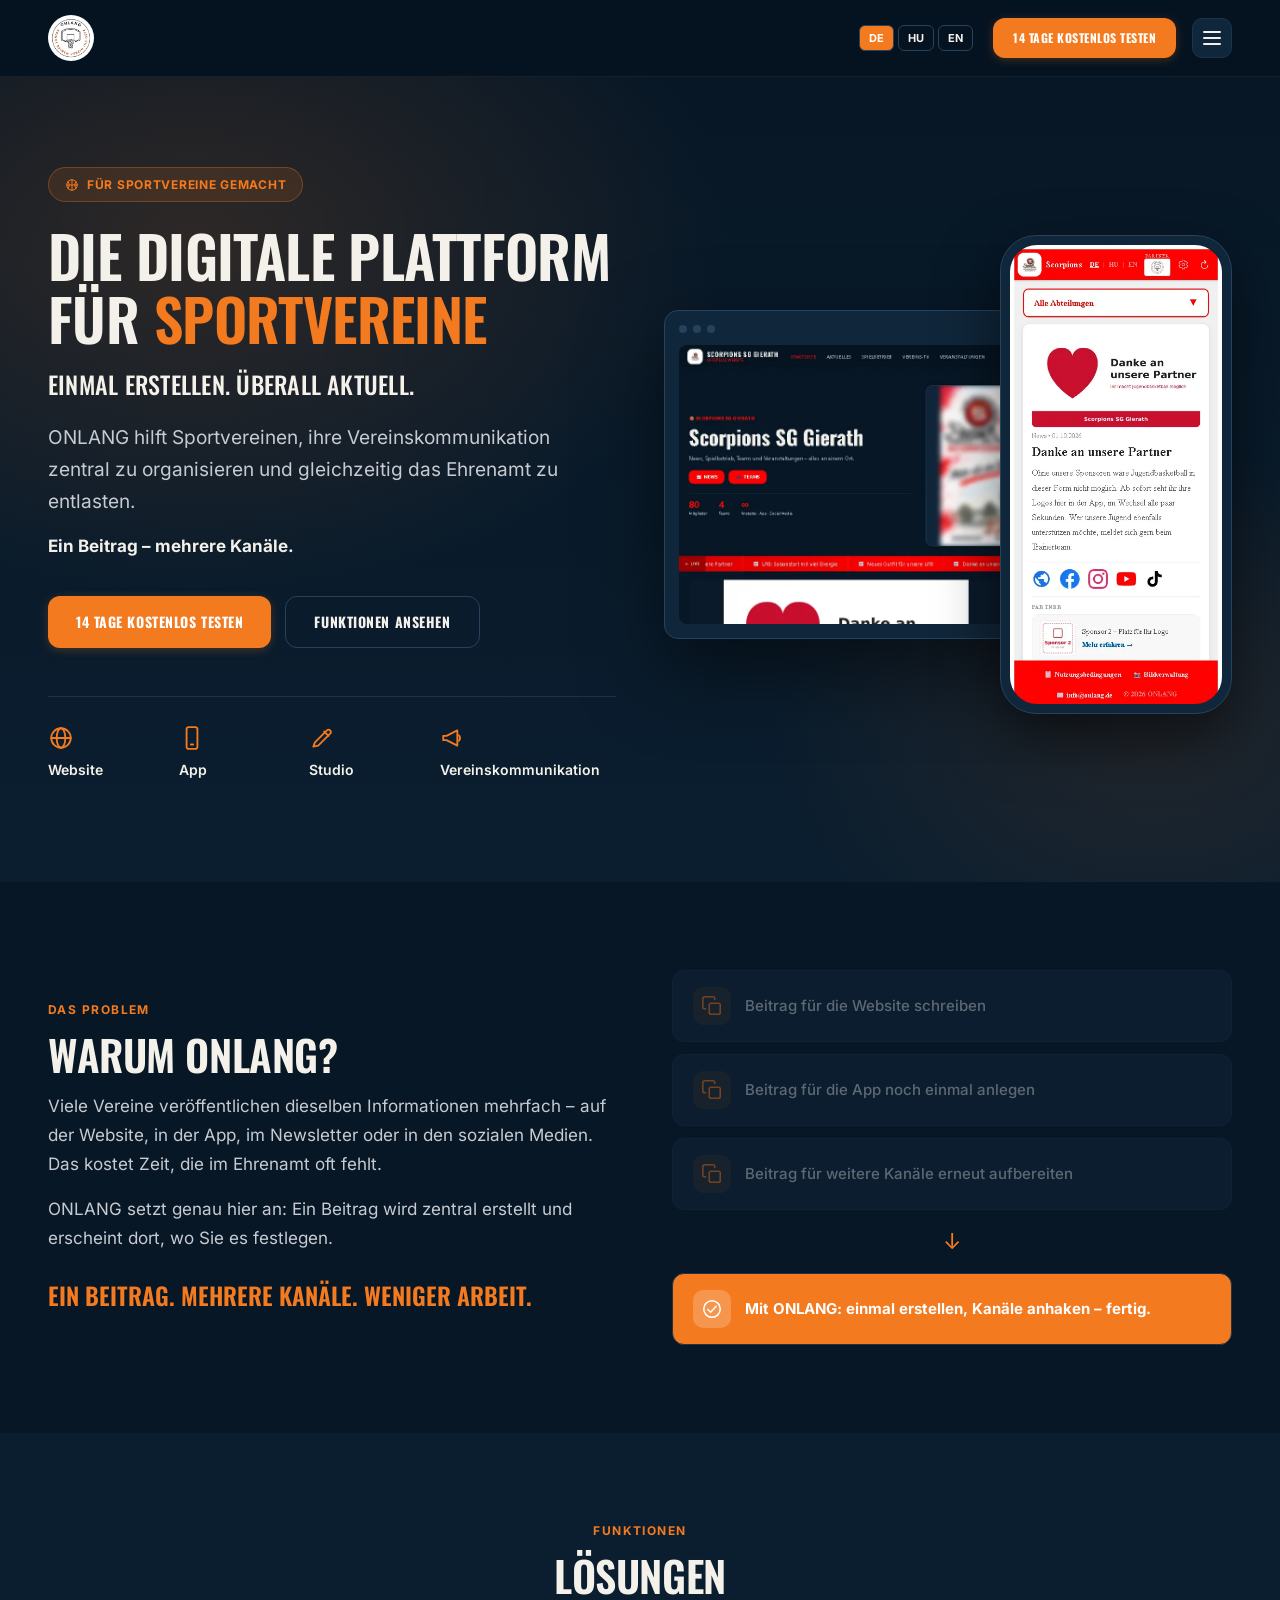
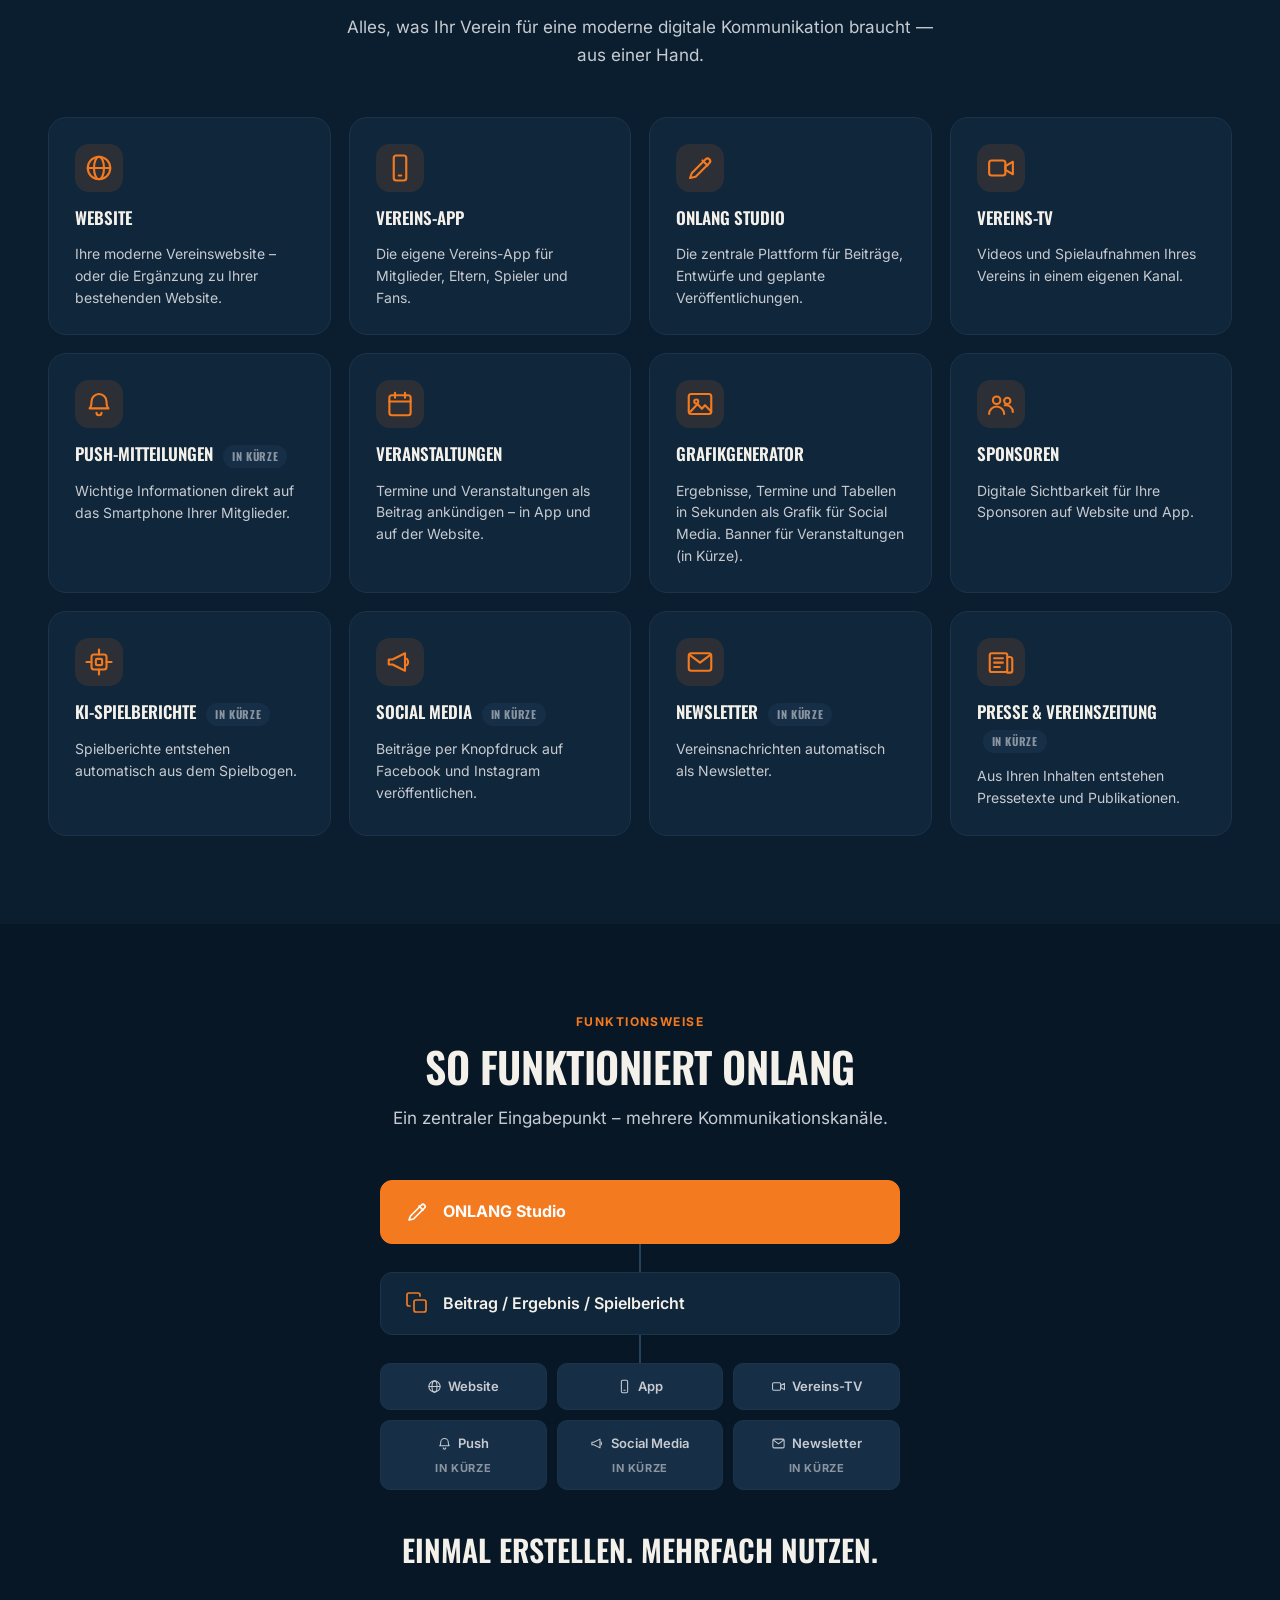
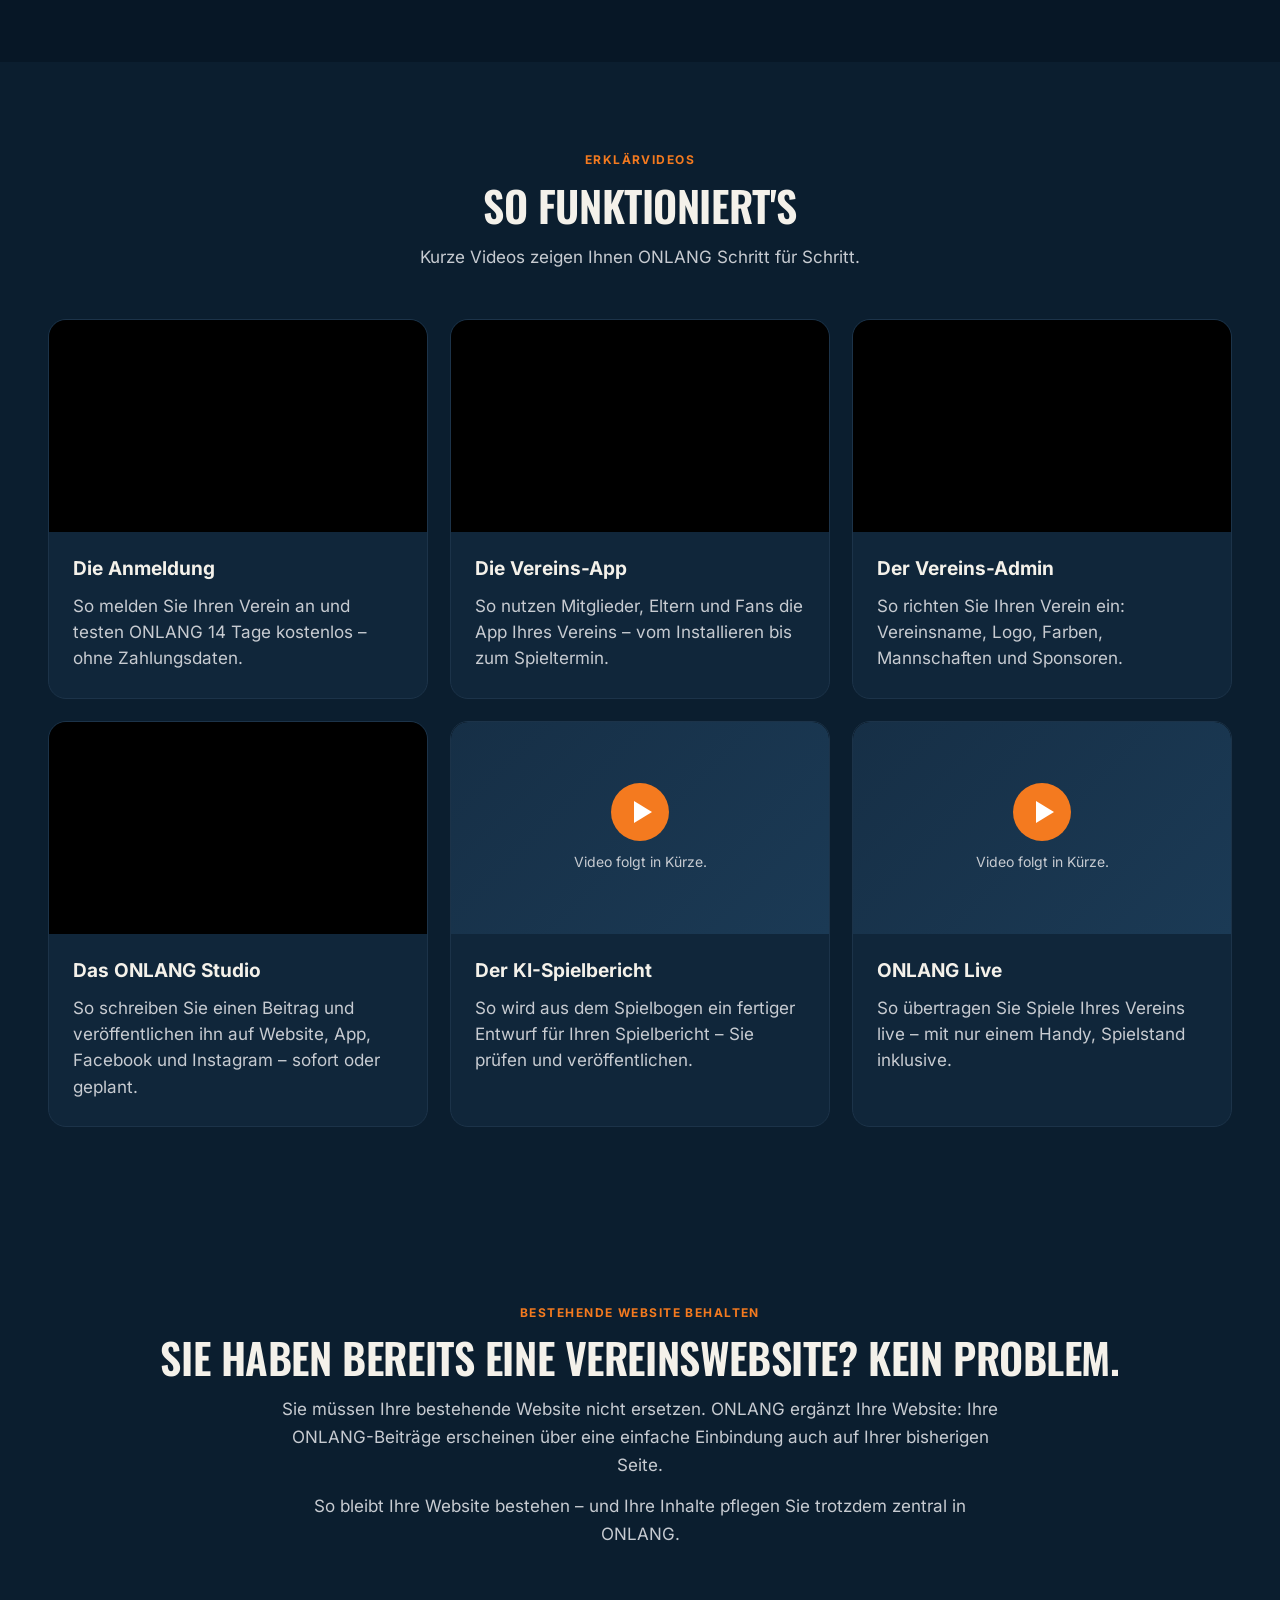
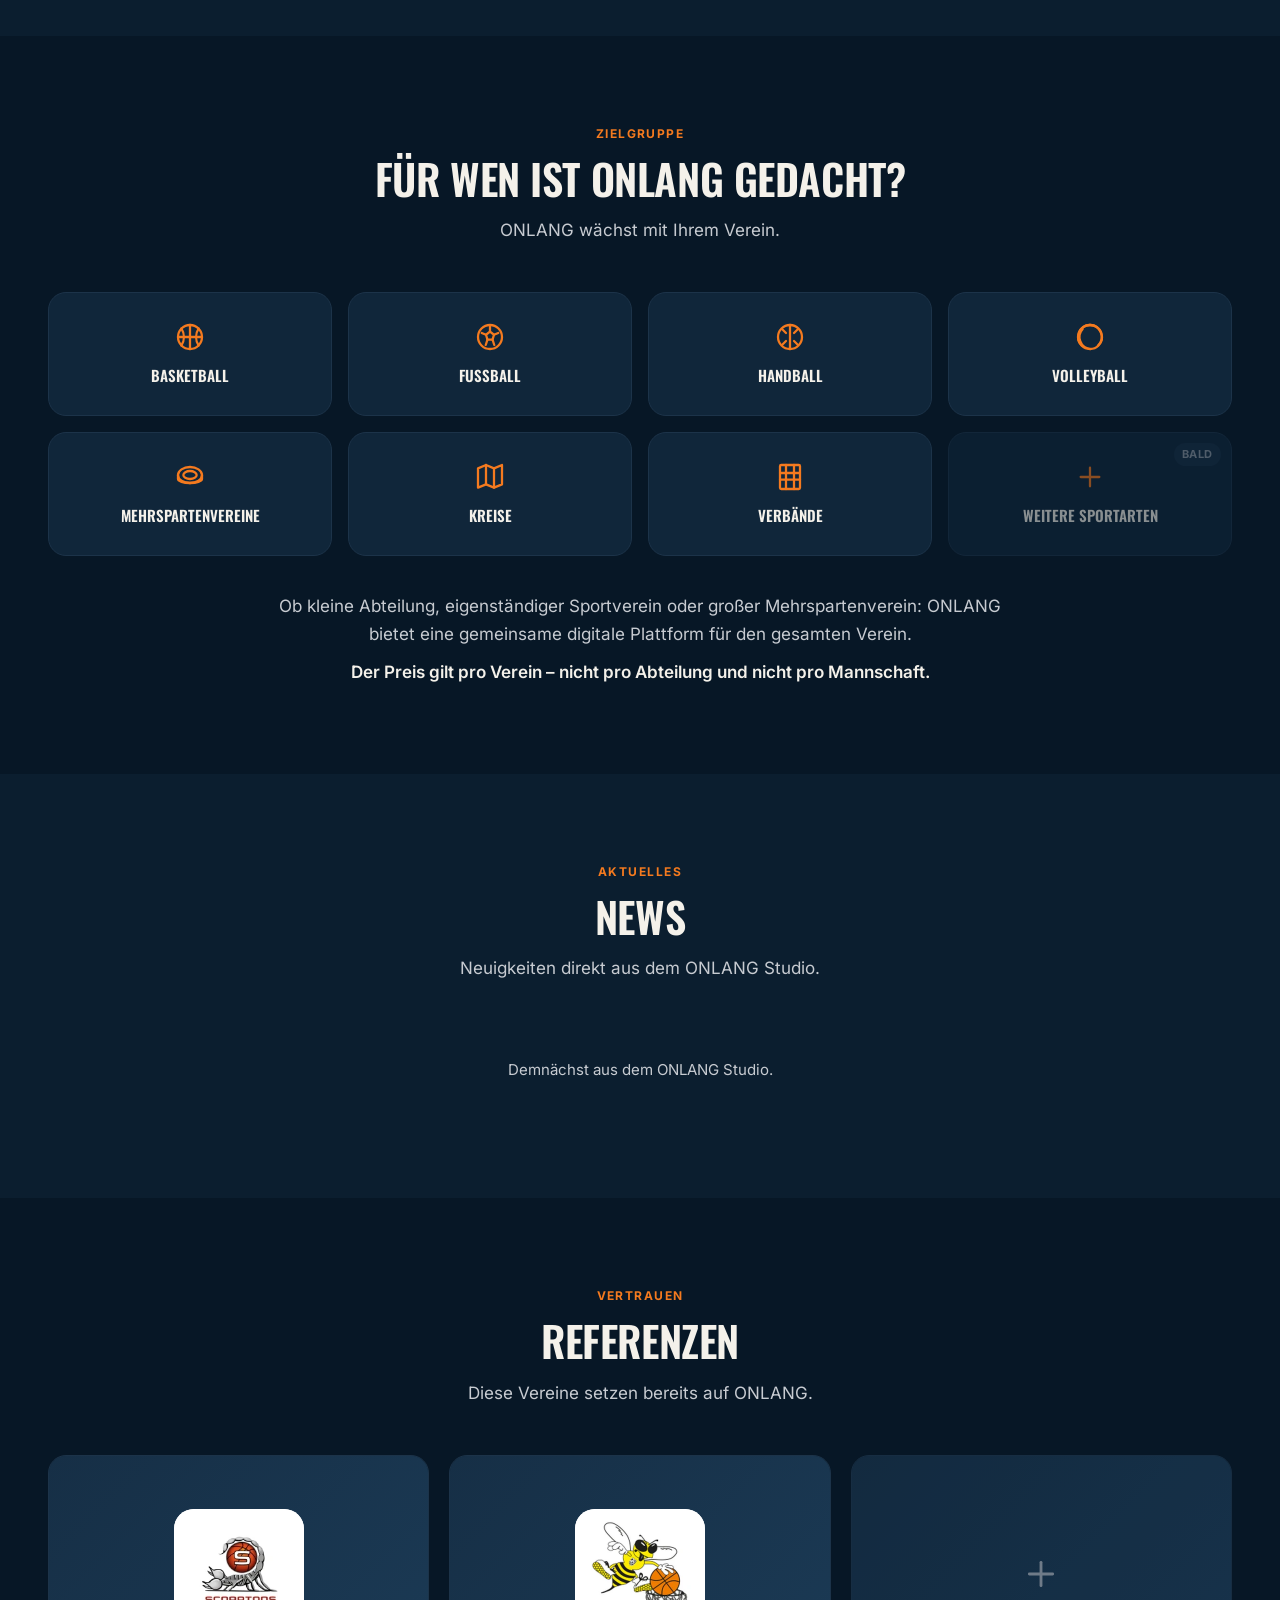
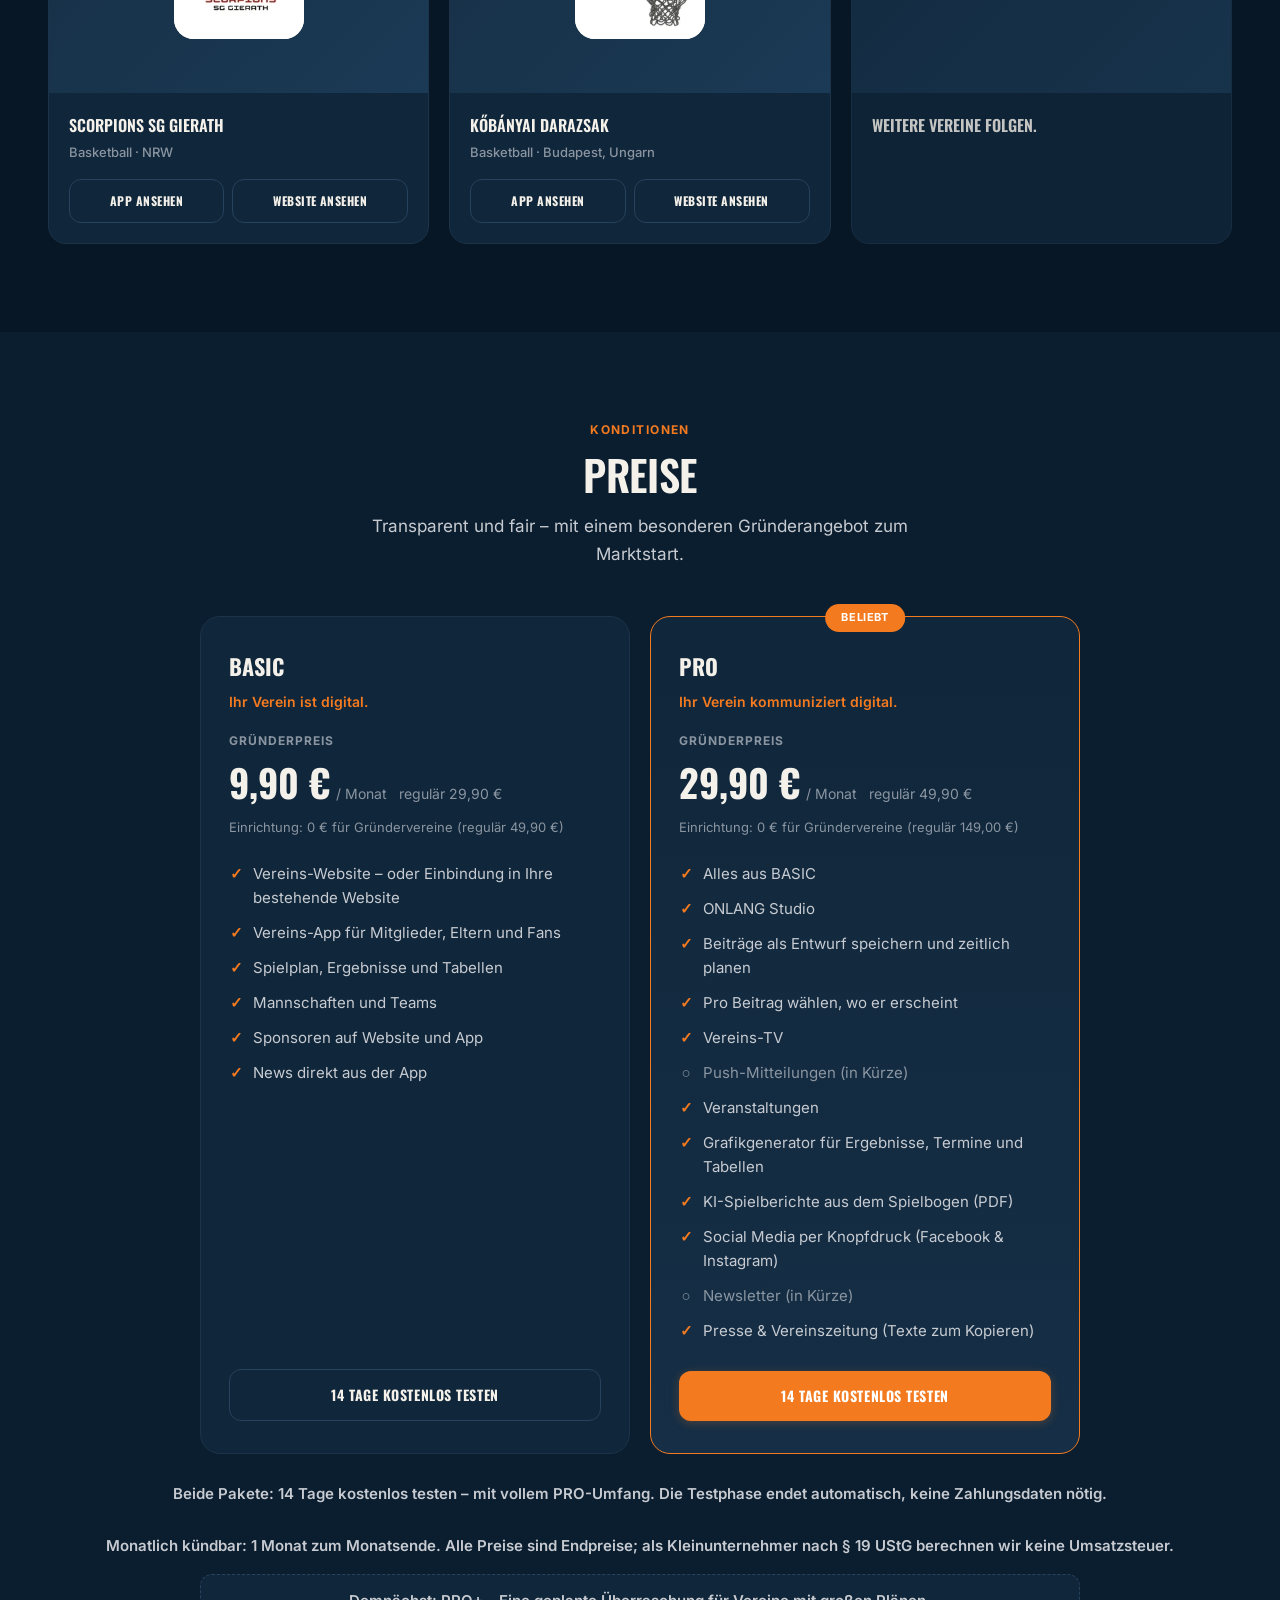
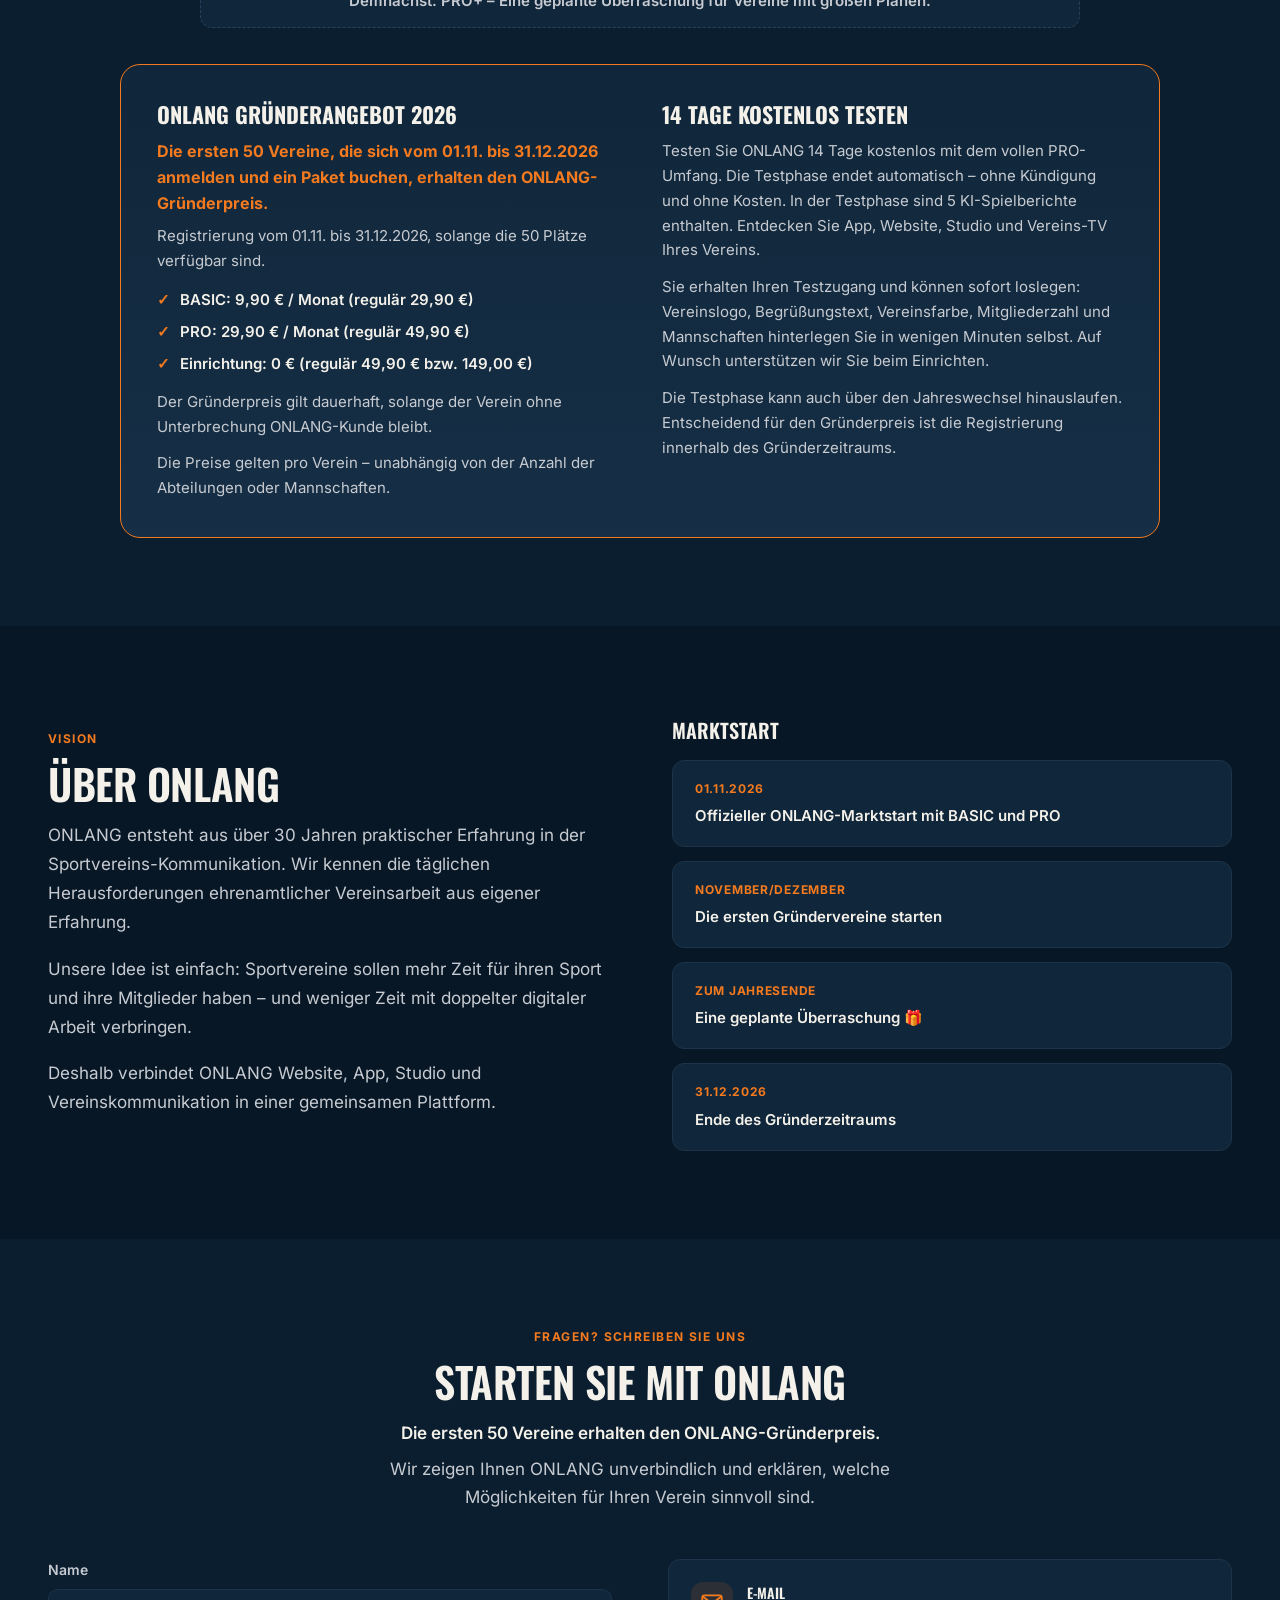
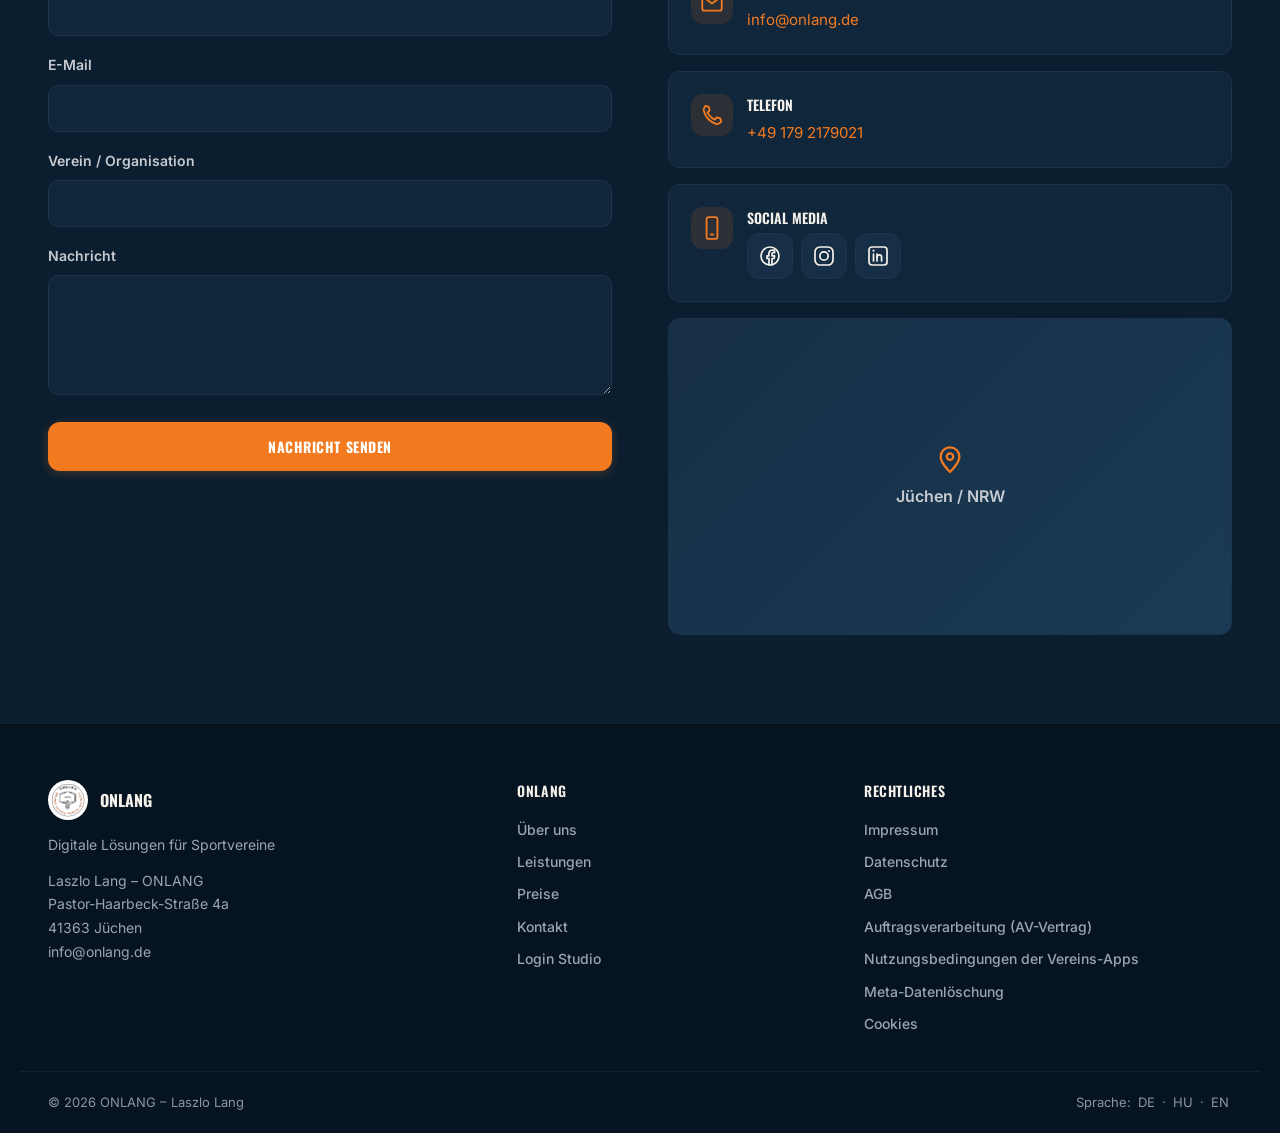
==== index.html @ b885d5b0 "So funktioniert's: vier YouTube-Videos eingebettet, Anmeldung als erste Karte, Karten KI-Spielberich" ====
<!DOCTYPE html>
<html lang="de">
<head>
<meta charset="UTF-8">
<meta name="viewport" content="width=device-width, initial-scale=1.0">
<title>ONLANG – Die digitale Plattform für Sportvereine</title>
<meta name="description" content="ONLANG – Die digitale Plattform für Sportvereine. Website. App. Studio. Vereinskommunikation. Einmal erstellen. Überall aktuell.">
<style>
/* Schriften Oswald und Inter liegen im Ordner fonts/ (Open Font License).
   Es wird nichts von Google geladen. latin-ext enthält u. a. die
   ungarischen Zeichen ő und ű. */
@font-face{font-family:'Inter';font-style:normal;font-weight:400 700;font-display:swap;src:url('fonts/inter-latin-ext.woff2') format('woff2');unicode-range:U+0100-02BA,U+02BD-02C5,U+02C7-02CC,U+02CE-02D7,U+02DD-02FF,U+0304,U+0308,U+0329,U+1D00-1DBF,U+1E00-1E9F,U+1EF2-1EFF,U+2020,U+20A0-20AB,U+20AD-20C4,U+2113,U+2C60-2C7F,U+A720-A7FF;}
@font-face{font-family:'Inter';font-style:normal;font-weight:400 700;font-display:swap;src:url('fonts/inter-latin.woff2') format('woff2');unicode-range:U+0000-00FF,U+0131,U+0152-0153,U+02BB-02BC,U+02C6,U+02DA,U+02DC,U+0304,U+0308,U+0329,U+2000-206F,U+20AC,U+2122,U+2191,U+2193,U+2212,U+2215,U+FEFF,U+FFFD;}
@font-face{font-family:'Oswald';font-style:normal;font-weight:400 700;font-display:swap;src:url('fonts/oswald-latin-ext.woff2') format('woff2');unicode-range:U+0100-02BA,U+02BD-02C5,U+02C7-02CC,U+02CE-02D7,U+02DD-02FF,U+0304,U+0308,U+0329,U+1D00-1DBF,U+1E00-1E9F,U+1EF2-1EFF,U+2020,U+20A0-20AB,U+20AD-20C4,U+2113,U+2C60-2C7F,U+A720-A7FF;}
@font-face{font-family:'Oswald';font-style:normal;font-weight:400 700;font-display:swap;src:url('fonts/oswald-latin.woff2') format('woff2');unicode-range:U+0000-00FF,U+0131,U+0152-0153,U+02BB-02BC,U+02C6,U+02DA,U+02DC,U+0304,U+0308,U+0329,U+2000-206F,U+20AC,U+2122,U+2191,U+2193,U+2212,U+2215,U+FEFF,U+FFFD;}

/* ═══════════════════════════════════════════════════════
   ROOT VARIABLEN – Navy Theme (identisch zu app.onlang.de)
   ═══════════════════════════════════════════════════════ */
:root{
  --bg:#071726;
  --bg-soft:#0B1E2F;
  --card:#10263A;
  --card-2:#162F46;
  --card-3:#1B3A55;
  --border:#1C3349;
  --border-2:#26425C;
  --text:#F4F1EA;
  --muted:#C7CBD1;
  --faint:#8A95A1;
  --primary:#F47A1F;
  --primary-dark:#D95F0B;
  --primary-dim:rgba(244,122,31,.12);
  --hdr-bg:#061421;
  --hdr-text:#F4F1EA;
  --hdr-text-dim:#9AA5B1;
  --font-headline:'Oswald',sans-serif;
  --font-body:'Inter',sans-serif;
  --r:10px;
  --rl:12px;
  --rx:14px;
  --round:999px;
  --mw:1240px;
}

/* Schärferes Rendering für alle Headline-Elemente (Oswald) */
h1,h2,h3,.sec-title,.hero-title,.hdr-name,.btn,.loes-name,.preis-name,
.preis-amount,.news-title,.ref-name,.ftr-col-title,.ftr-name,.warum-claim,
.flow-claim,.flow-txt,.fuerwen-name,.ueber-mission-txt,.mob-nav a{
  -webkit-font-smoothing:antialiased;
  -moz-osx-font-smoothing:grayscale;
  text-rendering:optimizeLegibility;
}

*{box-sizing:border-box;margin:0;padding:0;}
html{scroll-behavior:smooth;-webkit-font-smoothing:antialiased;-moz-osx-font-smoothing:grayscale;text-rendering:optimizeLegibility;}
body{background:var(--bg);color:var(--text);font-family:var(--font-body);font-size:17px;line-height:1.6;-webkit-font-smoothing:antialiased;-moz-osx-font-smoothing:grayscale;text-rendering:optimizeLegibility;font-feature-settings:"kern" 1,"liga" 1;font-kerning:normal;font-optical-sizing:auto;overflow-x:hidden;}
a{text-decoration:none;color:inherit;}
/* Links im Text eines Beitrags: unterstrichen, lange Adressen brechen um */
#artikel-body a{text-decoration:underline;text-decoration-color:var(--primary);text-decoration-thickness:2px;text-underline-offset:3px;overflow-wrap:anywhere;}
#artikel-body a:hover{color:var(--primary);}
img{max-width:100%;display:block;}
button{font-family:inherit;border:none;background:none;cursor:pointer;}
ul{list-style:none;}
::selection{background:var(--primary);color:#fff;}
::-webkit-scrollbar{width:11px;height:11px;}
::-webkit-scrollbar-track{background:var(--bg);}
::-webkit-scrollbar-thumb{background:var(--card-3);border-radius:var(--round);border:2px solid var(--bg);}
::-webkit-scrollbar-thumb:hover{background:var(--border-2);}
html{scrollbar-width:thin;scrollbar-color:var(--card-3) var(--bg);}
.wrap{max-width:var(--mw);margin:0 auto;padding:0 28px;}
.sec{padding:88px 0;}
/* Menü-Sprung: Abschnitt endet nicht unter der festen Kopfzeile (ca. 77 px hoch). */
section[id]{scroll-margin-top:80px;}
.sec-alt{background:var(--bg-soft);}
.sec-head{margin-bottom:48px;text-align:center;}
.sec-head.left{text-align:left;}
.sec-eyebrow{font-family:var(--font-body);font-size:12px;font-weight:700;letter-spacing:.12em;text-transform:uppercase;color:var(--primary);margin-bottom:12px;}
.sec-title{font-family:var(--font-headline);font-size:clamp(28px,4vw,42px);font-weight:600;text-transform:uppercase;letter-spacing:-.01em;line-height:1.12;margin-bottom:14px;text-wrap:balance;}
.sec-sub{font-size:17px;color:var(--muted);max-width:600px;margin:0 auto;line-height:1.65;}
.sec-head.left .sec-sub{margin:0;}

/* Buttons */
.btn{display:inline-flex;align-items:center;gap:8px;font-family:var(--font-headline);font-size:14px;font-weight:700;text-transform:uppercase;letter-spacing:.04em;padding:14px 28px;border-radius:var(--rl);transition:background 220ms cubic-bezier(.4,0,.2,1),transform 220ms cubic-bezier(.4,0,.2,1),border-color 220ms cubic-bezier(.4,0,.2,1),box-shadow 220ms cubic-bezier(.4,0,.2,1);cursor:pointer;-webkit-font-smoothing:antialiased;}
.btn-primary{background:var(--primary);color:#fff;box-shadow:0 2px 10px rgba(244,122,31,.25);}
.btn-primary:hover{background:var(--primary-dark);transform:translateY(-2px);box-shadow:0 10px 26px rgba(244,122,31,.38);}
.btn-ghost{background:transparent;border:1.5px solid var(--border-2);color:var(--text);}
.btn-ghost:hover{border-color:var(--primary);background:var(--primary-dim);transform:translateY(-2px);box-shadow:0 8px 20px rgba(0,0,0,.22);}
.btn-sm{padding:10px 20px;font-size:12px;}
.btn-block{width:100%;justify-content:center;}

/* ═══════════════════════════════════════════════════════
   ICONS (einheitliches Inline-SVG-Set, ersetzt Emoji)
   ═══════════════════════════════════════════════════════ */
.ico{fill:none;stroke:currentColor;stroke-width:1.7;stroke-linecap:round;stroke-linejoin:round;display:inline-block;vertical-align:middle;flex-shrink:0;}
.hero-stat-ico .ico{width:26px;height:26px;}
.warum-row-ico .ico{width:22px;height:22px;}
.loes-ico .ico{width:30px;height:30px;}
.flow-node-ico .ico{width:24px;height:24px;}
.flow-chan .ico{width:15px;height:15px;}
.fuerwen-ico .ico{width:32px;height:32px;}
.ki-ico .ico{width:26px;height:26px;}
.ki-soc a .ico{width:24px;height:24px;}
.ki-map-ico .ico{width:32px;height:32px;}
.btn .ico-play{width:13px;height:13px;}
.hero-eyebrow .ico{width:14px;height:14px;}

@media(max-width:1024px){.sec{padding:64px 0;}}
@media(max-width:640px){.sec{padding:48px 0;}.wrap{padding:0 20px;}}

/* ═══════════════════════════════════════════════════════
   HEADER / NAVIGATION
   ═══════════════════════════════════════════════════════ */
.hdr{position:sticky;top:0;z-index:100;background:rgba(6,20,33,.92);backdrop-filter:blur(10px);border-bottom:1px solid rgba(255,255,255,.06);}
.hdr-in{max-width:var(--mw);margin:0 auto;padding:0 28px;height:76px;display:flex;align-items:center;justify-content:space-between;}
.hdr-brand{display:flex;align-items:center;gap:12px;}
.hdr-logo{width:42px;height:42px;border-radius:var(--rl);background:var(--primary);display:flex;align-items:center;justify-content:center;font-family:var(--font-headline);font-size:17px;font-weight:700;color:#fff;flex-shrink:0;}
.hdr-logo-img{width:46px;height:46px;border-radius:50%;background:#fff;padding:2px;object-fit:contain;flex-shrink:0;}
.hdr-name{font-family:var(--font-headline);font-size:19px;font-weight:700;text-transform:uppercase;letter-spacing:.03em;color:var(--hdr-text);}
.hdr-nav{display:flex;align-items:center;gap:14px;}
.hdr-nav a{position:relative;font-size:15px;font-weight:600;color:var(--hdr-text-dim);transition:color 200ms cubic-bezier(.4,0,.2,1);}
.hdr-nav a::after{content:'';position:absolute;left:0;right:100%;bottom:-6px;height:1.5px;background:var(--primary);transition:right 220ms cubic-bezier(.4,0,.2,1);}
.hdr-nav a:hover{color:var(--text);}
.hdr-nav a:hover::after{right:0;}
.hdr-right{display:flex;align-items:center;gap:16px;}
.hdr-burger{display:none;width:40px;height:40px;border-radius:var(--r);background:var(--card);border:1px solid var(--border);align-items:center;justify-content:center;flex-direction:column;gap:4px;flex-shrink:0;}
.hdr-burger span{width:18px;height:2px;background:var(--text);border-radius:2px;}
.mob-nav{display:none;position:fixed;inset:76px 0 0 0;background:var(--hdr-bg);z-index:99;padding:32px 28px;flex-direction:column;gap:0;overflow-y:auto;}
.mob-nav.open{display:flex;}
.mob-nav a{font-family:var(--font-headline);font-size:20px;font-weight:600;text-transform:uppercase;color:var(--hdr-text);padding:16px 0;border-bottom:1px solid rgba(255,255,255,.06);}
.mob-nav .btn{margin-top:20px;}

/* ═══════════════════════════════════════════════════════
   HERO
   ═══════════════════════════════════════════════════════ */
.hero{position:relative;padding:90px 0 100px;overflow:hidden;}
.hero::before{content:'';position:absolute;inset:0;background:radial-gradient(ellipse 900px 600px at 15% 20%,rgba(244,122,31,.16),transparent 60%),radial-gradient(ellipse 700px 500px at 90% 80%,rgba(244,122,31,.10),transparent 55%),linear-gradient(180deg,var(--bg) 0%,var(--bg-soft) 100%);z-index:0;}
.hero::after{content:'';position:absolute;inset:0;background-image:repeating-linear-gradient(90deg,rgba(255,255,255,.025) 0px,transparent 1px,transparent 80px),repeating-linear-gradient(0deg,rgba(255,255,255,.025) 0px,transparent 1px,transparent 80px);z-index:0;mask-image:radial-gradient(ellipse 800px 500px at 30% 30%,#000,transparent 70%);}
.hero-in{position:relative;z-index:1;max-width:var(--mw);margin:0 auto;padding:0 28px;display:grid;grid-template-columns:1.05fr .95fr;gap:56px;align-items:center;}
.hero-left{min-width:0;}
.hero-eyebrow{display:inline-flex;align-items:center;gap:8px;background:var(--primary-dim);border:1px solid rgba(244,122,31,.3);color:var(--primary);font-size:12px;font-weight:700;letter-spacing:.06em;text-transform:uppercase;padding:7px 16px;border-radius:var(--round);margin-bottom:22px;}
.hero-title{font-family:var(--font-headline);font-size:clamp(34px,5vw,58px);font-weight:600;text-transform:uppercase;line-height:1.08;letter-spacing:-.01em;margin-bottom:22px;text-wrap:balance;}
.hero-title span{color:var(--primary);}
/* Erster Teil des Titels weiß, nur der zweite Teil (Hervorhebung) orange – in allen Sprachen. */
.hero-title span[data-i18n="web_hero_title"]{color:inherit;}
.hero-sub{font-size:19px;color:var(--muted);line-height:1.7;max-width:520px;margin-bottom:36px;}
.hero-btns{display:flex;gap:14px;flex-wrap:wrap;margin-bottom:48px;}
.hero-stats{display:grid;grid-template-columns:repeat(4,1fr);gap:0;border-top:1px solid var(--border);padding-top:28px;}
.hero-stat{padding-right:16px;}
.hero-stat-ico{display:flex;align-items:center;margin-bottom:8px;color:var(--primary);}
.hero-stat-lbl{font-size:14px;font-weight:600;color:var(--text);}

.hero-visual{position:relative;display:flex;align-items:center;justify-content:center;min-height:420px;}
.hv-laptop{position:relative;width:88%;max-width:460px;}
.hv-laptop-screen{background:var(--card);border:1px solid var(--border-2);border-radius:14px 14px 0 0;padding:14px 14px 0;box-shadow:0 30px 80px rgba(0,0,0,.5);}
.hv-laptop-bar{display:flex;gap:6px;padding-bottom:12px;}
.hv-laptop-dot{width:8px;height:8px;border-radius:50%;background:var(--border-2);}
.hv-laptop-content{background:var(--bg);border-radius:8px 8px 0 0;padding:20px;aspect-ratio:16/10;display:flex;flex-direction:column;gap:10px;}
.hv-laptop-row{height:10px;background:var(--card-2);border-radius:4px;}
.hv-laptop-row.w1{width:55%;height:16px;background:var(--primary);opacity:.85;}
.hv-laptop-row.w2{width:90%;}
.hv-laptop-row.w3{width:75%;}
.hv-laptop-cards{display:grid;grid-template-columns:1fr 1fr 1fr;gap:8px;margin-top:6px;}
.hv-laptop-card{background:var(--card-2);border-radius:6px;aspect-ratio:1;display:flex;align-items:center;justify-content:center;font-size:18px;}
.hv-laptop-base{height:14px;background:linear-gradient(180deg,var(--card-3),var(--border-2));border-radius:0 0 10px 10px;position:relative;}
.hv-laptop-base::after{content:'';position:absolute;left:50%;top:0;transform:translateX(-50%);width:60px;height:5px;background:var(--border);border-radius:0 0 6px 6px;}
.hv-phone{position:absolute;right:-6%;bottom:-8%;width:148px;background:var(--card);border:1px solid var(--border-2);border-radius:26px;padding:10px;box-shadow:0 24px 60px rgba(0,0,0,.55);}
.hv-phone-screen{background:var(--bg);border-radius:18px;aspect-ratio:9/18;padding:16px 12px;display:flex;flex-direction:column;align-items:center;gap:8px;}
.hv-phone-logo{width:34px;height:34px;border-radius:10px;background:var(--primary);display:flex;align-items:center;justify-content:center;font-family:var(--font-headline);font-size:13px;font-weight:700;color:#fff;margin-bottom:4px;}
.hv-phone-row{width:100%;height:7px;background:var(--card-2);border-radius:4px;}
.hv-phone-row.w1{width:70%;}
.hv-phone-row.w2{width:85%;}
.hv-phone-card{width:100%;aspect-ratio:2.4;background:var(--card-2);border-radius:8px;margin-top:6px;}

@media(max-width:1024px){
  .hero-in{grid-template-columns:1fr;gap:48px;}
  .hero-visual{order:-1;min-height:320px;}
  .hv-laptop{max-width:380px;}
  .hero-stats{grid-template-columns:repeat(2,1fr);gap:20px;}
}
@media(max-width:640px){
  .hdr-nav{display:none;}
  .hdr-right .btn{display:none;}
  .hdr-burger{display:flex;}
  .hero{padding:48px 0 64px;}
  .hero-btns{flex-direction:column;}
  .hero-btns .btn{width:100%;justify-content:center;}
  .hv-phone{width:108px;right:-2%;}
}

/* ═══════════════════════════════════════════════════════
   WARUM ONLANG
   ═══════════════════════════════════════════════════════ */
.warum-in{display:grid;grid-template-columns:1fr 1fr;gap:64px;align-items:center;}
.warum-visual{display:flex;flex-direction:column;gap:12px;}
.warum-row{display:flex;align-items:center;gap:14px;background:var(--card);border:1px solid var(--border);border-radius:var(--rl);padding:16px 20px;}
.warum-row.cross{opacity:.45;}
.warum-row-ico{width:38px;height:38px;border-radius:10px;background:var(--primary-dim);display:flex;align-items:center;justify-content:center;color:var(--primary);flex-shrink:0;}
.warum-row-txt{font-size:15px;font-weight:500;color:var(--muted);}
.warum-arrow{text-align:center;font-size:22px;color:var(--primary);margin:2px 0;}
.warum-final{background:var(--primary);}
.warum-final .warum-row-txt{color:#fff;font-weight:700;}
.warum-final .warum-row-ico{background:rgba(255,255,255,.2);color:#fff;}
.warum-text p{font-size:17px;color:var(--muted);line-height:1.7;margin-bottom:16px;}
.warum-text strong{color:var(--text);}
.warum-claim{font-family:var(--font-headline);font-size:24px;font-weight:600;text-transform:uppercase;color:var(--primary);margin-top:24px;}

@media(max-width:1024px){.warum-in{grid-template-columns:1fr;gap:40px;}}

/* ═══════════════════════════════════════════════════════
   LÖSUNGEN GRID
   ═══════════════════════════════════════════════════════ */
.loes-grid{display:grid;grid-template-columns:repeat(4,1fr);gap:18px;}
.loes-card{background:var(--card);border:1px solid var(--border);border-radius:18px;padding:26px;display:flex;flex-direction:column;gap:12px;transition:transform 240ms cubic-bezier(.4,0,.2,1),border-color 240ms cubic-bezier(.4,0,.2,1),box-shadow 240ms cubic-bezier(.4,0,.2,1);cursor:pointer;}
.loes-card:hover{transform:translateY(-4px);border-color:var(--border-2);box-shadow:0 14px 32px rgba(0,0,0,.3);}
.loes-ico{width:48px;height:48px;border-radius:14px;background:var(--primary-dim);display:flex;align-items:center;justify-content:center;color:var(--primary);}
.loes-name{font-family:var(--font-headline);font-size:17px;font-weight:600;text-transform:uppercase;}
.loes-desc{font-size:14px;color:var(--muted);line-height:1.55;flex:1;}
.loes-soon{display:inline-block;font-size:11px;font-weight:700;letter-spacing:.06em;text-transform:uppercase;color:var(--faint);background:var(--card-2);padding:3px 9px;border-radius:var(--round);width:fit-content;}

@media(max-width:1024px){.loes-grid{grid-template-columns:repeat(2,1fr);}}
@media(max-width:640px){.loes-grid{grid-template-columns:1fr;}}
/* So funktioniert's: drei Erklärvideos (App, Admin, Studio) */
.ev-grid{display:grid;grid-template-columns:repeat(3,1fr);gap:22px;}
.ev-card{background:var(--card);border:1px solid var(--border);border-radius:18px;overflow:hidden;display:flex;flex-direction:column;}
.ev-video{aspect-ratio:16/9;background:#000;position:relative;}
.ev-video iframe{display:block;width:100%;height:100%;border:0;}
/* Hochformat (Short): am Computer gleiche Kartenhoehe wie die anderen (YouTube zeigt das Video mittig),
   am Handy ein hoher Kasten, damit das Video gross erscheint */
.ev-platzhalter{position:absolute;inset:0;display:flex;flex-direction:column;align-items:center;justify-content:center;gap:10px;background:linear-gradient(135deg,var(--card-2),var(--card-3));color:var(--muted);font-size:14px;}
.ev-play{width:58px;height:58px;border-radius:50%;background:var(--primary);display:flex;align-items:center;justify-content:center;}
.ev-play::after{content:'';border-style:solid;border-width:11px 0 11px 18px;border-color:transparent transparent transparent #fff;margin-left:5px;}
.ev-body{padding:22px 24px 26px;display:flex;flex-direction:column;gap:8px;}
.ev-name{font-weight:700;font-size:19px;color:var(--text);}
.ev-desc{color:var(--muted);line-height:1.55;}
@media(max-width:1024px){.ev-grid{grid-template-columns:1fr;max-width:640px;margin:0 auto;}.ev-video.ev-hoch{aspect-ratio:auto;height:min(78vh,600px);}}

/* ═══════════════════════════════════════════════════════
   SO FUNKTIONIERT ONLANG (Flow-Diagramm)
   ═══════════════════════════════════════════════════════ */
.flow-wrap{display:flex;flex-direction:column;align-items:center;gap:0;max-width:520px;margin:0 auto;}
.flow-node{width:100%;background:var(--card);border:1px solid var(--border);border-radius:var(--rl);padding:18px 24px;display:flex;align-items:center;gap:14px;}
.flow-node.start{background:var(--primary);border-color:var(--primary);}
.flow-node.start .flow-txt{color:#fff;font-weight:700;}
.flow-node-ico{display:flex;align-items:center;justify-content:center;color:#fff;flex-shrink:0;}
.flow-txt{font-size:16px;font-weight:600;color:var(--text);}
.flow-line{width:2px;height:28px;background:var(--border-2);}
.flow-channels{display:grid;grid-template-columns:repeat(3,1fr);gap:10px;width:100%;}
.flow-chan{background:var(--card-2);border:1px solid var(--border);border-radius:var(--r);padding:12px;text-align:center;font-size:13px;font-weight:600;color:var(--muted);display:flex;align-items:center;justify-content:center;gap:6px;}
.flow-claim{text-align:center;margin-top:36px;font-family:var(--font-headline);font-size:clamp(20px,3vw,30px);font-weight:600;text-transform:uppercase;color:var(--text);}
.flow-claim span{color:var(--primary);}

@media(max-width:640px){.flow-channels{grid-template-columns:repeat(2,1fr);}}

/* ═══════════════════════════════════════════════════════
   FÜR WEN
   ═══════════════════════════════════════════════════════ */
.fuerwen-grid{display:grid;grid-template-columns:repeat(4,1fr);gap:16px;}
.fuerwen-tile{position:relative;background:var(--card);border:1px solid var(--border);border-radius:18px;padding:28px 20px;text-align:center;display:flex;flex-direction:column;align-items:center;gap:10px;transition:transform 240ms cubic-bezier(.4,0,.2,1),border-color 240ms cubic-bezier(.4,0,.2,1),box-shadow 240ms cubic-bezier(.4,0,.2,1);}
.fuerwen-tile:hover{transform:translateY(-4px);border-color:var(--primary);box-shadow:0 14px 32px rgba(0,0,0,.28);}
.fuerwen-ico{display:flex;align-items:center;justify-content:center;color:var(--primary);}
.fuerwen-name{font-family:var(--font-headline);font-size:15px;font-weight:600;text-transform:uppercase;}
.fuerwen-tile.soon{opacity:.55;}
.fuerwen-badge{position:absolute;top:10px;right:10px;font-size:11px;font-weight:700;letter-spacing:.05em;text-transform:uppercase;background:var(--card-2);color:var(--faint);padding:3px 8px;border-radius:var(--round);}

@media(max-width:1024px){.fuerwen-grid{grid-template-columns:repeat(3,1fr);}}
@media(max-width:640px){.fuerwen-grid{grid-template-columns:repeat(2,1fr);}}

/* ═══════════════════════════════════════════════════════
   REFERENZEN
   ═══════════════════════════════════════════════════════ */
.ref-grid{display:grid;grid-template-columns:repeat(3,1fr);gap:20px;}
.ref-card{background:var(--card);border:1px solid var(--border);border-radius:18px;overflow:hidden;transition:transform 240ms cubic-bezier(.4,0,.2,1),border-color 240ms cubic-bezier(.4,0,.2,1),box-shadow 240ms cubic-bezier(.4,0,.2,1);}
.ref-card:hover{transform:translateY(-4px);border-color:var(--border-2);box-shadow:0 14px 32px rgba(0,0,0,.3);}
.ref-shot{aspect-ratio:16/10;background:linear-gradient(135deg,var(--card-2),var(--card-3));display:flex;align-items:center;justify-content:center;position:relative;overflow:hidden;}
.ref-shot-mock{width:80%;display:flex;flex-direction:column;gap:6px;}
.ref-shot-bar{height:6px;background:rgba(255,255,255,.08);border-radius:3px;}
.ref-shot-bar.w1{width:60%;height:10px;background:var(--primary);opacity:.7;}
.ref-shot-bar.w2{width:90%;}
.ref-shot-bar.w3{width:70%;}
.ref-body{padding:20px;}
.ref-name{font-family:var(--font-headline);font-size:16px;font-weight:600;text-transform:uppercase;margin-bottom:4px;}
.ref-meta{font-size:13px;font-weight:500;color:var(--faint);}

@media(max-width:1024px){.ref-grid{grid-template-columns:repeat(2,1fr);}}
@media(max-width:640px){.ref-grid{grid-template-columns:1fr;}}

/* ═══════════════════════════════════════════════════════
   PREISE
   ═══════════════════════════════════════════════════════ */
.preis-grid{display:grid;grid-template-columns:repeat(3,1fr);gap:20px;align-items:stretch;}
.preis-card{background:var(--card);border:1px solid var(--border);border-radius:20px;padding:32px 28px;display:flex;flex-direction:column;position:relative;transition:transform 240ms cubic-bezier(.4,0,.2,1),border-color 240ms cubic-bezier(.4,0,.2,1),box-shadow 240ms cubic-bezier(.4,0,.2,1);}
.preis-card:hover{transform:translateY(-4px);box-shadow:0 16px 36px rgba(0,0,0,.32);}
.preis-card.featured{border-color:var(--primary);background:linear-gradient(180deg,var(--card) 0%,var(--card-2) 100%);}
.preis-badge{position:absolute;top:-13px;left:50%;transform:translateX(-50%);background:var(--primary);color:#fff;font-size:11px;font-weight:700;letter-spacing:.06em;text-transform:uppercase;padding:5px 16px;border-radius:var(--round);white-space:nowrap;}
.preis-name{font-family:var(--font-headline);font-size:22px;font-weight:700;text-transform:uppercase;margin-bottom:6px;}
.preis-tag{font-size:14px;color:var(--primary);font-weight:600;margin-bottom:18px;min-height:18px;}
.preis-price{display:flex;align-items:baseline;gap:6px;margin-bottom:4px;}
.preis-amount{font-family:var(--font-headline);font-size:38px;font-weight:700;}
.preis-period{font-size:14px;color:var(--faint);}
.preis-setup{font-size:13px;color:var(--faint);margin-bottom:24px;}
.preis-features{display:flex;flex-direction:column;gap:11px;margin-bottom:28px;flex:1;}
.preis-feature{display:flex;align-items:center;gap:10px;font-size:15px;color:var(--muted);}
.preis-feature-ico{color:var(--primary);font-weight:700;flex-shrink:0;}
.preis-feature.dim{color:var(--faint);}
.preis-feature.dim .preis-feature-ico{color:var(--faint);}

@media(max-width:1024px){.preis-grid{grid-template-columns:1fr;max-width:420px;margin:0 auto;}}

/* ═══════════════════════════════════════════════════════
   NEWS
   ═══════════════════════════════════════════════════════ */
.news-grid{display:grid;grid-template-columns:repeat(3,1fr);gap:18px;}
.news-card{background:var(--card);border:1px solid var(--border);border-radius:18px;overflow:hidden;transition:transform 240ms cubic-bezier(.4,0,.2,1),box-shadow 240ms cubic-bezier(.4,0,.2,1);}
.news-card:hover{transform:translateY(-4px);box-shadow:0 14px 32px rgba(0,0,0,.3);}
.news-thumb{aspect-ratio:16/9;background:linear-gradient(135deg,var(--card-2),var(--card-3));display:flex;align-items:center;justify-content:center;font-size:64px;}
.news-body{padding:18px 20px;}
.news-cat{font-size:11px;font-weight:700;letter-spacing:.06em;text-transform:uppercase;color:var(--primary);margin-bottom:8px;}
.news-title{font-family:var(--font-headline);font-size:16px;font-weight:600;text-transform:uppercase;line-height:1.3;margin-bottom:8px;}
.news-date{font-size:13px;font-weight:500;color:var(--faint);}

@media(max-width:1024px){.news-grid{grid-template-columns:repeat(2,1fr);}}
@media(max-width:640px){.news-grid{grid-template-columns:1fr;}}

/* ═══════════════════════════════════════════════════════
   ÜBER ONLANG
   ═══════════════════════════════════════════════════════ */
.ueber-in{display:grid;grid-template-columns:1fr 1fr;gap:64px;align-items:center;}
.ueber-text p{font-size:17px;color:var(--muted);line-height:1.7;margin-bottom:18px;}
.ueber-mission{background:var(--card);border:1px solid var(--border-2);border-left:3px solid var(--primary);border-radius:var(--r);padding:20px 24px;margin-top:8px;}
.ueber-mission-lbl{font-size:12px;font-weight:700;letter-spacing:.08em;text-transform:uppercase;color:var(--primary);margin-bottom:8px;}
.ueber-mission-txt{font-family:var(--font-headline);font-size:18px;font-weight:500;text-transform:none;line-height:1.4;}
.ueber-roadmap{display:flex;flex-direction:column;gap:14px;}
.ueber-rm-group{background:var(--card);border:1px solid var(--border);border-radius:var(--rl);padding:18px 22px;}
.ueber-rm-lbl{font-size:12px;font-weight:700;letter-spacing:.06em;text-transform:uppercase;color:var(--faint);margin-bottom:10px;}
.ueber-rm-chips{display:flex;flex-wrap:wrap;gap:8px;}
.ueber-rm-chip{font-size:13px;font-weight:600;padding:6px 14px;border-radius:var(--round);background:var(--card-2);color:var(--muted);}
.ueber-rm-chip.active{background:var(--primary);color:#fff;}

@media(max-width:1024px){.ueber-in{grid-template-columns:1fr;gap:40px;}}

/* ═══════════════════════════════════════════════════════
   KONTAKT
   ═══════════════════════════════════════════════════════ */
.kontakt-in{display:grid;grid-template-columns:1fr 1fr;gap:56px;}
.kf-group{margin-bottom:18px;}
.kf-label{display:block;font-size:14px;font-weight:600;color:var(--muted);margin-bottom:8px;}
.kf-input,.kf-textarea{width:100%;background:var(--card);border:1px solid var(--border);border-radius:var(--r);padding:13px 16px;color:var(--text);font-family:var(--font-body);font-size:15px;transition:border-color 150ms ease;}
.kf-input:focus,.kf-textarea:focus{outline:none;border-color:var(--primary);}
.kf-textarea{resize:vertical;min-height:120px;}
.kf-status{margin-top:14px;padding:13px 16px;border-radius:var(--r);font-size:14px;font-weight:600;text-align:center;}
.kf-status.ok{background:rgba(34,197,94,.12);border:1px solid rgba(34,197,94,.35);color:#4ade80;}
.kf-status.err{background:rgba(239,68,68,.12);border:1px solid rgba(239,68,68,.35);color:#f87171;}
.kf-status.pending{background:var(--card-2);border:1px solid var(--border);color:var(--muted);}
.kontakt-info{display:flex;flex-direction:column;gap:16px;}
.ki-card{background:var(--card);border:1px solid var(--border);border-radius:var(--rl);padding:22px;display:flex;align-items:flex-start;gap:14px;}
.ki-ico{width:42px;height:42px;border-radius:12px;background:var(--primary-dim);display:flex;align-items:center;justify-content:center;color:var(--primary);flex-shrink:0;}
.ki-lbl{font-family:var(--font-headline);font-size:14px;font-weight:600;text-transform:uppercase;margin-bottom:4px;}
.ki-val{font-size:15px;color:var(--muted);}
.ki-val a{color:var(--primary);}
.ki-soc{display:flex;gap:8px;margin-top:4px;}
.ki-soc a{width:46px;height:46px;background:var(--card-2);border:1px solid var(--border);border-radius:12px;display:flex;align-items:center;justify-content:center;transition:border-color 200ms cubic-bezier(.4,0,.2,1),transform 200ms cubic-bezier(.4,0,.2,1),box-shadow 200ms cubic-bezier(.4,0,.2,1),color 200ms cubic-bezier(.4,0,.2,1);}
.ki-soc a:hover{transform:translateY(-2px);box-shadow:0 8px 18px rgba(0,0,0,.25);color:var(--primary);}
.ki-soc a:hover{border-color:var(--primary);}
.ki-map{aspect-ratio:16/9;background:linear-gradient(135deg,var(--card-2),var(--card-3));border:1px solid var(--border);border-radius:var(--rl);display:flex;flex-direction:column;align-items:center;justify-content:center;gap:8px;}
.ki-map-ico{display:flex;align-items:center;justify-content:center;color:var(--primary);}
.ki-map-txt{font-size:16px;color:var(--muted);font-weight:600;}

@media(max-width:1024px){.kontakt-in{grid-template-columns:1fr;gap:36px;}}

/* ═══════════════════════════════════════════════════════
   FOOTER
   ═══════════════════════════════════════════════════════ */
.ftr{background:var(--hdr-bg);border-top:1px solid rgba(255,255,255,.06);}
.ftr-top{max-width:var(--mw);margin:0 auto;padding:56px 28px 36px;display:grid;grid-template-columns:1.4fr 1fr 1.2fr;gap:40px;}
.ftr-addr{font-style:normal;font-size:14px;color:var(--hdr-text-dim);line-height:1.7;margin-top:12px;}
.ftr-addr a{color:var(--hdr-text-dim);}
.ftr-lang{font-size:13px;color:var(--faint);}
.ftr-lang button{background:none;border:none;color:var(--faint);font:inherit;cursor:pointer;padding:2px 3px;}
.ftr-lang button:hover{color:var(--primary);}
.ftr-brand{display:flex;align-items:center;gap:12px;margin-bottom:14px;}
.ftr-logo{width:38px;height:38px;border-radius:var(--r);background:var(--primary);display:flex;align-items:center;justify-content:center;font-family:var(--font-headline);font-size:15px;font-weight:700;color:#fff;}
.ftr-logo-img{width:40px;height:40px;border-radius:50%;background:#fff;padding:2px;object-fit:contain;}
.ftr-name{font-family:var(--font-headline);font-size:16px;font-weight:700;text-transform:uppercase;color:var(--hdr-text);}
.ftr-desc{font-size:14px;color:var(--hdr-text-dim);line-height:1.6;max-width:280px;}
.ftr-col-title{font-family:var(--font-headline);font-size:14px;font-weight:600;text-transform:uppercase;letter-spacing:.04em;color:var(--text);margin-bottom:16px;}
.ftr-links{display:flex;flex-direction:column;gap:10px;}
.ftr-links a{font-size:14px;font-weight:500;color:var(--hdr-text-dim);transition:color 200ms cubic-bezier(.4,0,.2,1);}
.ftr-links a:hover{color:var(--primary);}
.ftr-soon{font-size:14px;color:var(--hdr-text-dim);opacity:.55;cursor:default;}
.ftr-bottom{border-top:1px solid rgba(255,255,255,.06);padding:18px 28px;max-width:var(--mw);margin:0 auto;display:flex;align-items:center;justify-content:space-between;flex-wrap:wrap;gap:10px;}
.ftr-copy{font-size:13px;color:var(--faint);}
.ftr-legal{display:flex;gap:18px;flex-wrap:wrap;}
.ftr-legal a{font-size:13px;color:var(--faint);transition:color 200ms cubic-bezier(.4,0,.2,1);}
.ftr-legal a:hover{color:var(--muted);}

@media(max-width:1024px){.ftr-top{grid-template-columns:1fr 1fr;}}
@media(max-width:640px){.ftr-top{grid-template-columns:1fr;}.ftr-bottom{flex-direction:column;align-items:flex-start;}}

/* ═══════════════════════════════════════════════════════
   ERGÄNZUNGEN CONTENT-UPDATE 01.11.2026
   ═══════════════════════════════════════════════════════ */
.hero-claim{font-family:var(--font-headline);font-size:clamp(18px,2.2vw,24px);font-weight:500;text-transform:uppercase;letter-spacing:.01em;color:var(--text);margin:-6px 0 18px;}
.hero-sub{margin-bottom:14px;}
.hero-note{font-size:17px;font-weight:700;color:var(--text);margin-bottom:36px;}
@media(min-width:1025px){.hero-stats{grid-template-columns:1fr 1fr 1fr auto;}}
.loes-name .loes-soon{margin-left:6px;vertical-align:middle;}
.flow-chan{flex-wrap:wrap;}
.flow-chan .loes-soon{width:100%;background:none;padding:0;}
/* Vereinslogos in den Referenzen: quadratisch auf Weiß, in einem weißen Feld. */
.ref-logo-box{width:130px;height:130px;border-radius:20px;background:#fff;overflow:hidden;position:relative;}
.ref-logo-ganz{width:100%;height:100%;object-fit:contain;}
.ref-shot .ico{width:40px;height:40px;color:var(--faint);}
.ref-weitere{opacity:.8;}
/* Knöpfe „App ansehen“ / „Website ansehen“: mindestens 44 px hoch, damit sie am Handy gut antippbar sind. */
.ref-links{display:flex;flex-wrap:wrap;gap:8px;margin-top:16px;}
.ref-links .btn{flex:1 1 auto;justify-content:center;min-height:44px;padding:10px 14px;white-space:nowrap;}
/* Darazsak-Karte: freigegeben, bleibt sichtbar. Zum Ausblenden "none" statt "block" eintragen. */
#refDarazsak{display:block;}
.preis-grid-2{grid-template-columns:repeat(2,1fr);max-width:880px;margin:0 auto;}
.preis-grid-2 .preis-feature{align-items:flex-start;}
.preis-grid-2 .preis-feature-ico{width:14px;text-align:center;}
.preis-label{font-size:12px;font-weight:700;letter-spacing:.08em;text-transform:uppercase;color:var(--faint);margin-bottom:2px;}
.preis-price{flex-wrap:wrap;}
.preis-statt{font-size:14px;color:var(--faint);margin-left:6px;}
.preis-hinweis{text-align:center;font-size:15px;font-weight:600;color:var(--muted);margin:28px auto 0;}
.preis-streifen{max-width:880px;margin:16px auto 0;background:var(--card);border:1px dashed var(--border-2);border-radius:var(--rl);padding:14px 20px;text-align:center;font-size:15px;font-weight:600;color:var(--muted);}
.angebot{max-width:1040px;margin:36px auto 0;background:linear-gradient(180deg,var(--card) 0%,var(--card-2) 100%);border:1px solid var(--primary);border-radius:20px;padding:36px;display:grid;grid-template-columns:1fr 1fr;gap:44px;}
.angebot-title{font-family:var(--font-headline);font-size:22px;font-weight:700;text-transform:uppercase;line-height:1.2;margin-bottom:12px;}
.angebot-lead{font-size:16px;font-weight:700;color:var(--primary);margin-bottom:8px;}
.angebot p{font-size:15px;color:var(--muted);line-height:1.65;margin-bottom:12px;}
.angebot p:last-child{margin-bottom:0;}
.angebot-liste{display:flex;flex-direction:column;gap:8px;margin:14px 0;}
.angebot-liste .preis-feature{align-items:flex-start;color:var(--text);font-weight:600;}
.ueber-rm-titel{font-family:var(--font-headline);font-size:20px;font-weight:600;text-transform:uppercase;}
.ueber-rm-group .ueber-rm-lbl{color:var(--primary);margin-bottom:6px;}
.ueber-rm-txt{font-size:15px;font-weight:600;color:var(--text);}
/* Der Hauptknopf ist länger geworden und "Login Studio" ist dazugekommen: das Menü wechselt früher auf die drei Striche. */
.hdr-nav a,.hdr-right .btn{white-space:nowrap;}
@media(max-width:1500px){.hdr-nav{gap:14px;}}
@media(max-width:1400px){.hdr-nav{display:none;}.hdr-burger{display:flex;}}
/* Hero-Produktbild: Browser-Rahmen hinten, Handy-Rahmen vorn. */
.hv-browser{border-radius:14px;padding:14px;}
.hv-shot{display:block;width:100%;height:auto;border-radius:8px;}
/* Desktop: Bild etwa halbe Breite. Der Browser füllt 84 % der Spalte, das Handy
   steht rechts davor und ist senkrecht mittig (ragt oben und unten über). */
@media(min-width:1025px){.hero-in{grid-template-columns:1fr 1fr;gap:48px;}.hero-visual{min-height:520px;}}
.hv-laptop{width:100%;max-width:none;min-height:500px;display:flex;align-items:center;}
.hv-browser{width:84%;}
.hv-phone{width:232px;right:0;top:0;bottom:0;margin:auto 0;height:fit-content;border-radius:36px;padding:9px;}
.hv-phone .hv-shot{border-radius:27px;}
/* Sehr dezentes Schweben – nur wenn das Gerät keine reduzierte Bewegung wünscht. */
@keyframes hv-schweben{0%,100%{transform:translateY(0);}50%{transform:translateY(-8px);}}
@media(prefers-reduced-motion:no-preference){.hv-phone{animation:hv-schweben 7s ease-in-out infinite;}.hv-browser{animation:hv-schweben 9s ease-in-out -3s infinite;}}
/* Eigenes Hero-Bild aus Supabase (app_bild_url von V001): ersetzt Browser + Handy, sobald es geladen ist. */
.hv-eigen{display:block;width:100%;height:auto;max-height:640px;object-fit:contain;}
@media(prefers-reduced-motion:no-preference){.hv-eigen{animation:hv-schweben 9s ease-in-out infinite;}}
@media(max-width:1024px){.hv-eigen{max-width:540px;}}
/* Tablet: Bild unter dem Text, kleiner. Handy: kein Bild (Text und Knopf zuerst). */
@media(max-width:1024px){.hero-visual{order:0;min-height:0;}.hv-laptop{max-width:540px;min-height:400px;}.hv-phone{width:176px;border-radius:30px;padding:8px;}.hv-phone .hv-shot{border-radius:22px;}}
@media(max-width:640px){.hero-visual{display:none;}}
@media(max-width:860px){.angebot{grid-template-columns:1fr;gap:28px;padding:26px 22px;}}
@media(max-width:760px){.preis-grid-2{grid-template-columns:1fr;max-width:420px;}}

/* ═══════════════════════════════════════════════════════
   SCROLL REVEAL (leichtes Fade-In)
   ═══════════════════════════════════════════════════════ */
.reveal{opacity:0;transform:translateY(16px);transition:opacity 600ms ease,transform 600ms ease;}
.reveal.visible{opacity:1;transform:translateY(0);}
</style>
</head>
<body>

<svg style="position:absolute;width:0;height:0;overflow:hidden" aria-hidden="true" focusable="false">
<defs>
  <symbol id="i-check" viewBox="0 0 24 24"><polyline points="4 12.5 9.5 18 20 6"/></symbol>
  <symbol id="i-check-circle" viewBox="0 0 24 24"><circle cx="12" cy="12" r="9"/><polyline points="7.5 12.5 10.5 15.5 16.5 9"/></symbol>
  <symbol id="i-copy" viewBox="0 0 24 24"><rect x="9" y="9" width="12" height="12" rx="2"/><path d="M5 15H4a2 2 0 0 1-2-2V4a2 2 0 0 1 2-2h9a2 2 0 0 1 2 2v1"/></symbol>
  <symbol id="i-globe" viewBox="0 0 24 24"><circle cx="12" cy="12" r="9"/><ellipse cx="12" cy="12" rx="4" ry="9"/><line x1="3" y1="12" x2="21" y2="12"/></symbol>
  <symbol id="i-smartphone" viewBox="0 0 24 24"><rect x="7" y="2" width="10" height="20" rx="2"/><line x1="11" y1="18" x2="13" y2="18"/></symbol>
  <symbol id="i-edit" viewBox="0 0 24 24"><path d="M4 20l4.5-1 11-11a2.1 2.1 0 0 0-3-3l-11 11L4 20z"/><line x1="14" y1="6" x2="18" y2="10"/></symbol>
  <symbol id="i-mail" viewBox="0 0 24 24"><rect x="3" y="5" width="18" height="14" rx="2"/><path d="M4 6.5l8 6 8-6"/></symbol>
  <symbol id="i-newspaper" viewBox="0 0 24 24"><rect x="3" y="5" width="14" height="15" rx="1.5"/><line x1="6.5" y1="9" x2="13.5" y2="9"/><line x1="6.5" y1="12.5" x2="13.5" y2="12.5"/><line x1="6.5" y1="16" x2="11" y2="16"/><path d="M17 8h2a2 2 0 0 1 2 2v9a1.5 1.5 0 0 1-1.5 1.5H17"/></symbol>
  <symbol id="i-calendar" viewBox="0 0 24 24"><rect x="3.5" y="5" width="17" height="16" rx="2"/><line x1="3.5" y1="10" x2="20.5" y2="10"/><line x1="8" y1="3" x2="8" y2="7"/><line x1="16" y1="3" x2="16" y2="7"/></symbol>
  <symbol id="i-image" viewBox="0 0 24 24"><rect x="3" y="4" width="18" height="16" rx="2"/><circle cx="9" cy="10" r="1.6"/><path d="M4.5 18l5.5-6 3.5 3.8 2.5-2.8 5 5"/></symbol>
  <symbol id="i-users" viewBox="0 0 24 24"><circle cx="8.5" cy="9" r="3"/><path d="M2.5 20a6 6 0 0 1 12 0"/><circle cx="17" cy="9.5" r="2.5"/><path d="M15 13a5.5 5.5 0 0 1 6.5 5.4"/></symbol>
  <symbol id="i-bell" viewBox="0 0 24 24"><path d="M6 10a6 6 0 1 1 12 0c0 4 1.5 5.5 1.5 5.5H4.5S6 14 6 10z"/><path d="M10 19a2 2 0 0 0 4 0"/></symbol>
  <symbol id="i-megaphone" viewBox="0 0 24 24"><path d="M3 10v4h3l10 5V5L6 10H3z"/><path d="M17.5 9.5a4 4 0 0 1 0 5"/></symbol>
  <symbol id="i-cpu" viewBox="0 0 24 24"><rect x="6" y="6" width="12" height="12" rx="2"/><rect x="9.5" y="9.5" width="5" height="5" rx="1"/><line x1="12" y1="2" x2="12" y2="6"/><line x1="12" y1="18" x2="12" y2="22"/><line x1="2" y1="12" x2="6" y2="12"/><line x1="18" y1="12" x2="22" y2="12"/></symbol>
  <symbol id="i-video" viewBox="0 0 24 24"><rect x="2.5" y="6" width="13" height="12" rx="2"/><path d="M15.5 10.5l6-3.5v10l-6-3.5z"/></symbol>
  <symbol id="i-facebook" viewBox="0 0 24 24"><circle cx="12" cy="12" r="9"/><path d="M14 21v-6.5h2.2l.4-2.7H14V10c0-.8.3-1.3 1.4-1.3h1.2V6.2c-.3 0-1.2-.1-2.1-.1-2.2 0-3.6 1.3-3.6 3.7v2H9v2.7h2v6.5"/></symbol>
  <symbol id="i-instagram" viewBox="0 0 24 24"><rect x="3" y="3" width="18" height="18" rx="5"/><circle cx="12" cy="12" r="4.2"/><circle cx="17" cy="7" r="1" fill="currentColor" stroke="none"/></symbol>
  <symbol id="i-linkedin" viewBox="0 0 24 24"><rect x="3" y="3" width="18" height="18" rx="3"/><line x1="7.5" y1="10" x2="7.5" y2="17"/><circle cx="7.5" cy="6.7" r="1.1" fill="currentColor" stroke="none"/><path d="M11 10v7"/><path d="M11 13.2a2.3 2.3 0 0 1 4.6 0V17"/></symbol>
  <symbol id="i-basketball" viewBox="0 0 24 24"><circle cx="12" cy="12" r="9"/><path d="M3 12h18"/><path d="M12 3v18"/><path d="M5.5 5.5a12 12 0 0 1 0 13"/><path d="M18.5 5.5a12 12 0 0 0 0 13"/></symbol>
  <symbol id="i-soccer" viewBox="0 0 24 24"><circle cx="12" cy="12" r="9"/><polygon points="12 8 15 10.3 13.9 14 10.1 14 9 10.3"/><line x1="12" y1="8" x2="12" y2="4.5"/><line x1="15" y1="10.3" x2="18.2" y2="9"/><line x1="13.9" y1="14" x2="15.2" y2="18"/><line x1="10.1" y1="14" x2="8.8" y2="18"/><line x1="9" y1="10.3" x2="5.8" y2="9"/></symbol>
  <symbol id="i-handball" viewBox="0 0 24 24"><circle cx="12" cy="12" r="9"/><path d="M12 3v18M6 6l3 3M18 6l-3 3M6 18l3-3M18 18l-3-3"/></symbol>
  <symbol id="i-volleyball" viewBox="0 0 24 24"><circle cx="12" cy="12" r="9"/><path d="M12 3a9 9 0 0 1 6 15.5"/><path d="M12 3a9 9 0 0 0-6 15.5"/><path d="M6.5 6A9 9 0 0 0 12 21"/></symbol>
  <symbol id="i-stadium" viewBox="0 0 24 24"><ellipse cx="12" cy="10.5" rx="9" ry="6"/><ellipse cx="12" cy="10.5" rx="5" ry="3"/><path d="M3 10.5v3a9 3 0 0 0 18 0v-3"/></symbol>
  <symbol id="i-map" viewBox="0 0 24 24"><polygon points="9 3 3 5.5 3 20 9 17.5 15 20 21 17.5 21 3 15 5.5"/><line x1="9" y1="3" x2="9" y2="17.5"/><line x1="15" y1="5.5" x2="15" y2="20"/></symbol>
  <symbol id="i-building" viewBox="0 0 24 24"><rect x="4.5" y="3" width="15" height="18" rx="1"/><line x1="4.5" y1="9" x2="19.5" y2="9"/><line x1="4.5" y1="14" x2="19.5" y2="14"/><line x1="9" y1="3" x2="9" y2="21"/><line x1="15" y1="3" x2="15" y2="21"/></symbol>
  <symbol id="i-plus" viewBox="0 0 24 24"><line x1="12" y1="5" x2="12" y2="19"/><line x1="5" y1="12" x2="19" y2="12"/></symbol>
  <symbol id="i-phone" viewBox="0 0 24 24"><path d="M6 3.5l3 1 .8 3.3-2 1.6a13 13 0 0 0 6.8 6.8l1.6-2 3.3.8 1 3-1.5 1.5c-.8.8-2 1-3.3.6A17 17 0 0 1 4.5 8.3c-.4-1.3-.2-2.5.6-3.3z"/></symbol>
  <symbol id="i-pin" viewBox="0 0 24 24"><path d="M12 21s7-6.6 7-11.5A7 7 0 0 0 5 9.5C5 14.4 12 21 12 21z"/><circle cx="12" cy="9.5" r="2.4"/></symbol>
  <symbol id="i-play" viewBox="0 0 24 24"><polygon points="7 4.5 19 12 7 19.5"/></symbol>
</defs>
</svg>

<!-- ═══════════ HEADER ═══════════ -->
<header class="hdr">
  <div class="hdr-in">
    <a class="hdr-brand" href="#start">
      <img class="hdr-logo-img" src="[data-uri]" alt="ONLANG Logo">
    </a>
    <nav class="hdr-nav">
      <a href="#start" data-i18n="web_nav_start">Start</a>
      <a href="#loesungen" data-i18n="web_nav_loesungen">Lösungen</a>
      <a href="#so-gehts" data-i18n="web_nav_so_gehts">So funktioniert's</a>
      <a href="#preise" data-i18n="web_nav_preise">Preise</a>
      <a href="#news" data-i18n="web_nav_news">News</a>
      <a href="#referenzen" data-i18n="web_nav_referenzen">Referenzen</a>
      <a href="#ueber" data-i18n="web_nav_ueber">Über ONLANG</a>
      <a href="#kontakt" data-i18n="web_nav_kontakt">Kontakt</a>
      <a href="https://app.onlang.de/studio.html" target="_blank" rel="noopener" data-i18n="web_footer_login_studio">Login Studio</a>
    </nav>
    <div class="hdr-right">
      <span id="webLangSwitcher" style="display:flex;gap:4px;margin-right:4px;">
        <button type="button" class="web-lang-btn" data-lang="de" onclick="setzeWebsiteSprache('de')" style="font-size:11px;font-weight:700;padding:5px 9px;border-radius:6px;border:1px solid var(--border-2,#333);background:transparent;color:inherit;cursor:pointer;">DE</button>
        <button type="button" class="web-lang-btn" data-lang="hu" onclick="setzeWebsiteSprache('hu')" style="font-size:11px;font-weight:700;padding:5px 9px;border-radius:6px;border:1px solid var(--border-2,#333);background:transparent;color:inherit;cursor:pointer;">HU</button>
        <button type="button" class="web-lang-btn" data-lang="en" onclick="setzeWebsiteSprache('en')" style="font-size:11px;font-weight:700;padding:5px 9px;border-radius:6px;border:1px solid var(--border-2,#333);background:transparent;color:inherit;cursor:pointer;">EN</button>
      </span>
      <a class="btn btn-primary btn-sm" href="https://anmeldung.onlang.de/?lang=de" data-i18n="web_btn_kostenlos_testen">14 Tage kostenlos testen</a>
      <button class="hdr-burger" id="burgerBtn" data-i18n-title="web_hdr_menu_oeffnen" data-i18n-aria-label="web_hdr_menu_oeffnen" aria-expanded="false"><span></span><span></span><span></span></button>
    </div>
  </div>
</header>

<nav class="mob-nav" id="mobNav">
  <a href="#start" data-i18n="web_nav_start">Start</a>
  <a href="#loesungen" data-i18n="web_nav_loesungen">Lösungen</a>
      <a href="#so-gehts" data-i18n="web_nav_so_gehts">So funktioniert's</a>
  <a href="#preise" data-i18n="web_nav_preise">Preise</a>
  <a href="#news" data-i18n="web_nav_news">News</a>
  <a href="#referenzen" data-i18n="web_nav_referenzen">Referenzen</a>
  <a href="#ueber" data-i18n="web_nav_ueber">Über ONLANG</a>
  <a href="#kontakt" data-i18n="web_nav_kontakt">Kontakt</a>
  <a href="https://app.onlang.de/studio.html" target="_blank" rel="noopener" data-i18n="web_footer_login_studio">Login Studio</a>
  <a class="btn btn-primary btn-block" href="https://anmeldung.onlang.de/?lang=de" data-i18n="web_btn_kostenlos_testen">14 Tage kostenlos testen</a>
</nav>

<!-- ═══════════ HERO ═══════════ -->
<section class="hero" id="start">
  <div class="hero-in">
    <div class="hero-left">
      <div class="hero-eyebrow"><svg class="ico" aria-hidden="true"><use href="#i-basketball"></use></svg> <span data-i18n="web_hero_eyebrow">Für Sportvereine gemacht</span></div>
      <h1 class="hero-title"><span data-i18n="web_hero_title">Die digitale Plattform für</span> <span data-i18n="web_hero_title_highlight">Sportvereine</span></h1>
      <div class="hero-claim" data-i18n="web_hero_claim">Einmal erstellen. Überall aktuell.</div>
      <p class="hero-sub" data-i18n="web_hero_subtitle">ONLANG hilft Sportvereinen, ihre Vereinskommunikation zentral zu organisieren und gleichzeitig das Ehrenamt zu entlasten.</p>
      <div class="hero-note" data-i18n="web_hero_claim2">Ein Beitrag – mehrere Kanäle.</div>
      <div class="hero-btns">
        <a class="btn btn-primary" href="https://anmeldung.onlang.de/?lang=de" data-i18n="web_btn_kostenlos_testen">14 Tage kostenlos testen</a>
        <a class="btn btn-ghost" href="#loesungen" data-i18n="web_hero_button_funktionen">Funktionen ansehen</a>
      </div>
      <div class="hero-stats">
        <div class="hero-stat"><div class="hero-stat-ico"><svg class="ico" aria-hidden="true"><use href="#i-globe"></use></svg></div><div class="hero-stat-lbl" data-i18n="web_hero_feld_website">Website</div></div>
        <div class="hero-stat"><div class="hero-stat-ico"><svg class="ico" aria-hidden="true"><use href="#i-smartphone"></use></svg></div><div class="hero-stat-lbl" data-i18n="web_hero_feld_app">App</div></div>
        <div class="hero-stat"><div class="hero-stat-ico"><svg class="ico" aria-hidden="true"><use href="#i-edit"></use></svg></div><div class="hero-stat-lbl" data-i18n="web_hero_feld_studio">Studio</div></div>
        <div class="hero-stat"><div class="hero-stat-ico"><svg class="ico" aria-hidden="true"><use href="#i-megaphone"></use></svg></div><div class="hero-stat-lbl" data-i18n="web_hero_feld_kommunikation">Vereinskommunikation</div></div>
      </div>
    </div>
    <!-- Produktbild: echte Bildschirme der Scorpions SG Gierath (V002) – hinten die
         Vereins-Website (Browser), vorn die Vereins-App (Handy).
         Reine Zierde, deshalb ohne Alternativtext. Auf dem Handy wird es
         nicht gezeigt und dank <picture> auch nicht geladen. -->
    <div class="hero-visual" aria-hidden="true">
      <div class="hv-laptop">
        <div class="hv-laptop-screen hv-browser">
          <div class="hv-laptop-bar"><div class="hv-laptop-dot"></div><div class="hv-laptop-dot"></div><div class="hv-laptop-dot"></div></div>
          <picture><source media="(max-width:640px)" srcset="[data-uri]"><img class="hv-shot" src="bilder/hero-website.webp" width="960" height="600" alt="" decoding="async"></picture>
        </div>
        <div class="hv-phone">
          <picture><source media="(max-width:640px)" srcset="[data-uri]"><img class="hv-shot" src="bilder/hero-app.webp" width="390" height="844" alt="" decoding="async"></picture>
        </div>
      </div>
    </div>
  </div>
</section>

<!-- ═══════════ WARUM ONLANG ═══════════ -->
<section class="sec reveal">
  <div class="wrap">
    <div class="warum-in">
      <div class="warum-text">
        <div class="sec-eyebrow" data-i18n="web_warum_eyebrow">Das Problem</div>
        <h2 class="sec-title" style="text-align:left;" data-i18n="web_warum_title">Warum ONLANG?</h2>
        <p data-i18n="web_warum_p1">Viele Vereine veröffentlichen dieselben Informationen mehrfach – auf der Website, in der App, im Newsletter oder in den sozialen Medien. Das kostet Zeit, die im Ehrenamt oft fehlt.</p>
        <p data-i18n="web_warum_p2">ONLANG setzt genau hier an: Ein Beitrag wird zentral erstellt und erscheint dort, wo Sie es festlegen.</p>
        <div class="warum-claim" data-i18n="web_warum_claim">Ein Beitrag. Mehrere Kanäle. Weniger Arbeit.</div>
      </div>
      <div class="warum-visual">
        <div class="warum-row cross"><div class="warum-row-ico"><svg class="ico" aria-hidden="true"><use href="#i-copy"></use></svg></div><div class="warum-row-txt" data-i18n="web_warum_row1">Beitrag für die Website schreiben</div></div>
        <div class="warum-row cross"><div class="warum-row-ico"><svg class="ico" aria-hidden="true"><use href="#i-copy"></use></svg></div><div class="warum-row-txt" data-i18n="web_warum_row2">Beitrag für die App noch einmal anlegen</div></div>
        <div class="warum-row cross"><div class="warum-row-ico"><svg class="ico" aria-hidden="true"><use href="#i-copy"></use></svg></div><div class="warum-row-txt" data-i18n="web_warum_row3">Beitrag für weitere Kanäle erneut aufbereiten</div></div>
        <div class="warum-arrow">↓</div>
        <div class="warum-row warum-final"><div class="warum-row-ico"><svg class="ico" aria-hidden="true"><use href="#i-check-circle"></use></svg></div><div class="warum-row-txt" data-i18n="web_warum_row_final">Mit ONLANG: einmal erstellen, Kanäle anhaken – fertig.</div></div>
      </div>
    </div>
  </div>
</section>

<!-- ═══════════ LÖSUNGEN ═══════════ -->
<section class="sec sec-alt reveal" id="loesungen">
  <div class="wrap">
    <div class="sec-head">
      <div class="sec-eyebrow" data-i18n="web_loes_eyebrow">Funktionen</div>
      <h2 class="sec-title" data-i18n="web_loes_title">Lösungen</h2>
      <p class="sec-sub" data-i18n="web_loes_subtitle">Alles, was Ihr Verein für eine moderne digitale Kommunikation braucht — aus einer Hand.</p>
    </div>
    <div class="loes-grid">
      <div class="loes-card"><div class="loes-ico"><svg class="ico" aria-hidden="true"><use href="#i-globe"></use></svg></div><div class="loes-name"><span data-i18n="web_stat_website">Website</span></div><div class="loes-desc" data-i18n="web_loes_website_desc">Ihre moderne Vereinswebsite – oder die Ergänzung zu Ihrer bestehenden Website.</div></div>
      <div class="loes-card"><div class="loes-ico"><svg class="ico" aria-hidden="true"><use href="#i-smartphone"></use></svg></div><div class="loes-name"><span data-i18n="web_hero_stat_app">Vereins-App</span></div><div class="loes-desc" data-i18n="web_loes_app_desc">Die eigene Vereins-App für Mitglieder, Eltern, Spieler und Fans.</div></div>
      <div class="loes-card"><div class="loes-ico"><svg class="ico" aria-hidden="true"><use href="#i-edit"></use></svg></div><div class="loes-name">ONLANG <span data-i18n="web_loes_studio_name">Studio</span></div><div class="loes-desc" data-i18n="web_loes_studio_desc">Die zentrale Plattform für Beiträge, Entwürfe und geplante Veröffentlichungen.</div></div>
      <div class="loes-card"><div class="loes-ico"><svg class="ico" aria-hidden="true"><use href="#i-video"></use></svg></div><div class="loes-name"><span data-i18n="web_loes_tv_name">Vereins-TV</span></div><div class="loes-desc" data-i18n="web_loes_tv_desc">Videos und Spielaufnahmen Ihres Vereins in einem eigenen Kanal.</div></div>
      <div class="loes-card"><div class="loes-ico"><svg class="ico" aria-hidden="true"><use href="#i-bell"></use></svg></div><div class="loes-name"><span data-i18n="web_loes_push_name">Push-Mitteilungen</span> <span class="loes-soon" data-i18n="web_badge_in_kuerze">in Kürze</span></div><div class="loes-desc" data-i18n="web_loes_push_desc">Wichtige Informationen direkt auf das Smartphone Ihrer Mitglieder.</div></div>
      <div class="loes-card"><div class="loes-ico"><svg class="ico" aria-hidden="true"><use href="#i-calendar"></use></svg></div><div class="loes-name"><span data-i18n="web_loes_veranstaltungen_name">Veranstaltungen</span></div><div class="loes-desc" data-i18n="web_loes_veranstaltungen_desc">Termine und Veranstaltungen als Beitrag ankündigen – in App und auf der Website.</div></div>
      <div class="loes-card"><div class="loes-ico"><svg class="ico" aria-hidden="true"><use href="#i-image"></use></svg></div><div class="loes-name"><span data-i18n="web_loes_grafik_name">Grafikgenerator</span></div><div class="loes-desc" data-i18n="web_loes_grafik_desc">Ergebnisse, Termine und Tabellen in Sekunden als Grafik für Social Media. Banner für Veranstaltungen (in Kürze).</div></div>
      <div class="loes-card"><div class="loes-ico"><svg class="ico" aria-hidden="true"><use href="#i-users"></use></svg></div><div class="loes-name"><span data-i18n="web_loes_sponsoren_name">Sponsoren</span></div><div class="loes-desc" data-i18n="web_loes_sponsoren_desc">Digitale Sichtbarkeit für Ihre Sponsoren auf Website und App.</div></div>
      <div class="loes-card"><div class="loes-ico"><svg class="ico" aria-hidden="true"><use href="#i-cpu"></use></svg></div><div class="loes-name"><span data-i18n="web_loes_ki_name">KI-Spielberichte</span> <span class="loes-soon" data-i18n="web_badge_in_kuerze">in Kürze</span></div><div class="loes-desc" data-i18n="web_loes_ki_desc">Spielberichte entstehen automatisch aus dem Spielbogen.</div></div>
      <div class="loes-card"><div class="loes-ico"><svg class="ico" aria-hidden="true"><use href="#i-megaphone"></use></svg></div><div class="loes-name"><span data-i18n="web_loes_social_name">Social Media</span> <span class="loes-soon" data-i18n="web_badge_in_kuerze">in Kürze</span></div><div class="loes-desc" data-i18n="web_loes_social_desc">Beiträge per Knopfdruck auf Facebook und Instagram veröffentlichen.</div></div>
      <div class="loes-card"><div class="loes-ico"><svg class="ico" aria-hidden="true"><use href="#i-mail"></use></svg></div><div class="loes-name"><span data-i18n="web_loes_newsletter_name">Newsletter</span> <span class="loes-soon" data-i18n="web_badge_in_kuerze">in Kürze</span></div><div class="loes-desc" data-i18n="web_loes_newsletter_desc">Vereinsnachrichten automatisch als Newsletter.</div></div>
      <div class="loes-card"><div class="loes-ico"><svg class="ico" aria-hidden="true"><use href="#i-newspaper"></use></svg></div><div class="loes-name"><span data-i18n="web_loes_presse_name">Presse &amp; Vereinszeitung</span> <span class="loes-soon" data-i18n="web_badge_in_kuerze">in Kürze</span></div><div class="loes-desc" data-i18n="web_loes_presse_desc">Aus Ihren Inhalten entstehen Pressetexte und Publikationen.</div></div>
    </div>
  </div>
</section>

<!-- ═══════════ SO FUNKTIONIERT ONLANG ═══════════ -->
<section class="sec reveal">
  <div class="wrap">
    <div class="sec-head">
      <div class="sec-eyebrow" data-i18n="web_flow_eyebrow">Funktionsweise</div>
      <h2 class="sec-title" data-i18n="web_flow_title">So funktioniert ONLANG</h2>
      <p class="sec-sub" data-i18n="web_flow_subtitle">Ein zentraler Eingabepunkt – mehrere Kommunikationskanäle.</p>
    </div>
    <div class="flow-wrap">
      <div class="flow-node start"><div class="flow-node-ico"><svg class="ico" aria-hidden="true"><use href="#i-edit"></use></svg></div><div class="flow-txt" data-i18n="web_flow_node">ONLANG Studio</div></div>
      <div class="flow-line"></div>
      <div class="flow-node"><div class="flow-node-ico" style="color:var(--primary);"><svg class="ico" aria-hidden="true"><use href="#i-copy"></use></svg></div><div class="flow-txt" data-i18n="web_flow_inhalt">Beitrag / Ergebnis / Spielbericht</div></div>
      <div class="flow-line"></div>
      <div class="flow-channels">
        <div class="flow-chan"><svg class="ico" aria-hidden="true"><use href="#i-globe"></use></svg> <span data-i18n="web_stat_website">Website</span></div>
        <div class="flow-chan"><svg class="ico" aria-hidden="true"><use href="#i-smartphone"></use></svg> <span data-i18n="web_flow_app">App</span></div>
        <div class="flow-chan"><svg class="ico" aria-hidden="true"><use href="#i-video"></use></svg> <span data-i18n="web_loes_tv_name">Vereins-TV</span></div>
        <div class="flow-chan"><svg class="ico" aria-hidden="true"><use href="#i-bell"></use></svg> <span data-i18n="web_flow_push">Push</span> <span class="loes-soon" data-i18n="web_badge_in_kuerze">in Kürze</span></div>
        <div class="flow-chan"><svg class="ico" aria-hidden="true"><use href="#i-megaphone"></use></svg> <span data-i18n="web_loes_social_name">Social Media</span> <span class="loes-soon" data-i18n="web_badge_in_kuerze">in Kürze</span></div>
        <div class="flow-chan"><svg class="ico" aria-hidden="true"><use href="#i-mail"></use></svg> <span data-i18n="web_loes_newsletter_name">Newsletter</span> <span class="loes-soon" data-i18n="web_badge_in_kuerze">in Kürze</span></div>
      </div>
    </div>
    <div class="flow-claim" data-i18n="web_flow_claim">Einmal erstellen. Mehrfach nutzen.</div>
  </div>
</section>

<!-- ═══════════ SO FUNKTIONIERT'S (Erklärvideos) ═══════════
     YouTube-Links: unten bei data-youtube="" eintragen (z. B.
     https://www.youtube.com/watch?v=XXXXXXXXXXX). Leer = Platzhalter „Video folgt“. -->
<section class="sec sec-alt reveal" id="so-gehts">
  <div class="wrap">
    <div class="sec-head">
      <div class="sec-eyebrow" data-i18n="web_ev_eyebrow">Erklärvideos</div>
      <h2 class="sec-title" data-i18n="web_ev_title">So funktioniert's</h2>
      <p class="sec-sub" data-i18n="web_ev_subtitle">Kurze Videos zeigen Ihnen ONLANG Schritt für Schritt.</p>
    </div>
    <div class="ev-grid">
      <div class="ev-card">
        <div class="ev-video" data-youtube="https://youtu.be/jHs4If33JI8" data-titel="Anmeldung bei ONLANG – kurz erklärt"><!-- Video 1 Anmeldung --></div>
        <div class="ev-body"><div class="ev-name" data-i18n="web_ev_anm_name">Die Anmeldung</div><div class="ev-desc" data-i18n="web_ev_anm_desc">So melden Sie Ihren Verein an und testen ONLANG 14 Tage kostenlos – ohne Zahlungsdaten.</div></div>
      </div>
      <div class="ev-card">
        <div class="ev-video ev-hoch" data-youtube="https://youtube.com/shorts/oVb7rTp4m0o" data-titel="Die Vereins-App – kurz erklärt"><!-- Video 2 Vereins-App (Short, Hochformat) --></div>
        <div class="ev-body"><div class="ev-name" data-i18n="web_ev_app_name">Die Vereins-App</div><div class="ev-desc" data-i18n="web_ev_app_desc">So nutzen Mitglieder, Eltern und Fans die App Ihres Vereins – vom Installieren bis zum Spieltermin.</div></div>
      </div>
      <div class="ev-card">
        <div class="ev-video" data-youtube="https://youtu.be/cqB4O9WcWho" data-titel="Der Vereins-Admin – kurz erklärt"><!-- Video 3 Vereins-Admin --></div>
        <div class="ev-body"><div class="ev-name" data-i18n="web_ev_admin_name">Der Vereins-Admin</div><div class="ev-desc" data-i18n="web_ev_admin_desc">So richten Sie Ihren Verein ein: Vereinsname, Logo, Farben, Mannschaften und Sponsoren.</div></div>
      </div>
      <div class="ev-card">
        <div class="ev-video" data-youtube="https://youtu.be/PvzTmryCzbA" data-titel="Das ONLANG Studio – kurz erklärt"><!-- Video 4 ONLANG Studio --></div>
        <div class="ev-body"><div class="ev-name" data-i18n="web_ev_studio_name">Das ONLANG Studio</div><div class="ev-desc" data-i18n="web_ev_studio_desc">So schreiben Sie einen Beitrag und veröffentlichen ihn auf Website, App, Facebook und Instagram – sofort oder geplant.</div></div>
      </div>
      <div class="ev-card">
        <div class="ev-video" data-youtube="" data-titel="Der KI-Spielbericht – kurz erklärt"><!-- PLATZHALTER: YouTube-Link Video 5 KI-Spielbericht --></div>
        <div class="ev-body"><div class="ev-name" data-i18n="web_ev_ki_name">Der KI-Spielbericht</div><div class="ev-desc" data-i18n="web_ev_ki_desc">So wird aus dem Spielbogen ein fertiger Entwurf für Ihren Spielbericht – Sie prüfen und veröffentlichen.</div></div>
      </div>
      <div class="ev-card">
        <div class="ev-video" data-youtube="" data-titel="ONLANG Live – kurz erklärt"><!-- PLATZHALTER: YouTube-Link Video 6 ONLANG Live --></div>
        <div class="ev-body"><div class="ev-name" data-i18n="web_ev_live_name">ONLANG Live</div><div class="ev-desc" data-i18n="web_ev_live_desc">So übertragen Sie Spiele Ihres Vereins live – mit nur einem Handy, Spielstand inklusive.</div></div>
      </div>
    </div>
  </div>
</section>
<script>
// So funktioniert's: YouTube-Video einsetzen, wenn ein Link eingetragen ist,
// sonst Platzhalter. Eingebettet über youtube-nocookie.com wie bei den News.
(function(){
  document.querySelectorAll('#so-gehts .ev-video').forEach(function(box){
    var url=String(box.getAttribute('data-youtube')||'').trim();
    var m=url.match(/(?:youtube(?:-nocookie)?\.com\/(?:(?:watch)?\?(?:.*&)?v=|(?:embed|shorts|live)\/)|youtu\.be\/)([A-Za-z0-9_-]{11})/);
    if(m){
      var f=document.createElement('iframe');
      f.src='https://www.youtube-nocookie.com/embed/'+m[1]+'?rel=0';
      f.title=box.getAttribute('data-titel')||'Video';
      f.loading='lazy';
      f.allow='accelerometer; encrypted-media; gyroscope; picture-in-picture';
      f.allowFullscreen=true;
      box.appendChild(f);
    } else {
      var p=document.createElement('div');
      p.className='ev-platzhalter';
      p.innerHTML='<span class="ev-play" aria-hidden="true"></span><span data-i18n="web_ev_folgt">Video folgt in Kürze.</span>';
      box.appendChild(p);
    }
  });
})();
</script>

<!-- BESTEHENDE WEBSITE BEHALTEN (kurzer eigener Block) -->
<section class="sec sec-alt reveal">
  <div class="wrap">
    <div class="sec-head" style="margin-bottom:0;">
      <div class="sec-eyebrow" data-i18n="web_bestand_eyebrow">Bestehende Website behalten</div>
      <h2 class="sec-title" data-i18n="web_bestand_title">Sie haben bereits eine Vereinswebsite? Kein Problem.</h2>
      <p class="sec-sub" style="max-width:720px;margin-bottom:12px;" data-i18n="web_bestand_p1">Sie müssen Ihre bestehende Website nicht ersetzen. ONLANG ergänzt Ihre Website: Ihre ONLANG-Beiträge erscheinen über eine einfache Einbindung auch auf Ihrer bisherigen Seite.</p>
      <p class="sec-sub" style="max-width:720px;" data-i18n="web_bestand_p2">So bleibt Ihre Website bestehen – und Ihre Inhalte pflegen Sie trotzdem zentral in ONLANG.</p>
    </div>
  </div>
</section>

<!-- ═══════════ FÜR WEN ═══════════ -->
<section class="sec reveal">
  <div class="wrap">
    <div class="sec-head">
      <div class="sec-eyebrow" data-i18n="web_fuerwen_eyebrow">Zielgruppe</div>
      <h2 class="sec-title" data-i18n="web_fuerwen_title">Für wen ist ONLANG gedacht?</h2>
      <p class="sec-sub" data-i18n="web_fuerwen_subtitle">ONLANG wächst mit Ihrem Verein.</p>
    </div>
    <div class="fuerwen-grid">
      <div class="fuerwen-tile"><div class="fuerwen-ico"><svg class="ico" aria-hidden="true"><use href="#i-basketball"></use></svg></div><div class="fuerwen-name" data-i18n="web_sport_basketball">Basketball</div></div>
      <div class="fuerwen-tile"><div class="fuerwen-ico"><svg class="ico" aria-hidden="true"><use href="#i-soccer"></use></svg></div><div class="fuerwen-name" data-i18n="web_sport_fussball">Fußball</div></div>
      <div class="fuerwen-tile"><div class="fuerwen-ico"><svg class="ico" aria-hidden="true"><use href="#i-handball"></use></svg></div><div class="fuerwen-name" data-i18n="web_sport_handball">Handball</div></div>
      <div class="fuerwen-tile"><div class="fuerwen-ico"><svg class="ico" aria-hidden="true"><use href="#i-volleyball"></use></svg></div><div class="fuerwen-name" data-i18n="web_sport_volleyball">Volleyball</div></div>
      <div class="fuerwen-tile"><div class="fuerwen-ico"><svg class="ico" aria-hidden="true"><use href="#i-stadium"></use></svg></div><div class="fuerwen-name" data-i18n="web_fuerwen_mehrsparten">Mehrspartenvereine</div></div>
      <div class="fuerwen-tile"><div class="fuerwen-ico"><svg class="ico" aria-hidden="true"><use href="#i-map"></use></svg></div><div class="fuerwen-name" data-i18n="web_fuerwen_kreise">Kreise</div></div>
      <div class="fuerwen-tile"><div class="fuerwen-ico"><svg class="ico" aria-hidden="true"><use href="#i-building"></use></svg></div><div class="fuerwen-name" data-i18n="web_fuerwen_verbaende">Verbände</div></div>
      <div class="fuerwen-tile soon"><div class="fuerwen-ico"><svg class="ico" aria-hidden="true"><use href="#i-plus"></use></svg></div><div class="fuerwen-name" data-i18n="web_fuerwen_weitere_sportarten">Weitere Sportarten</div><div class="fuerwen-badge" data-i18n="web_badge_bald">Bald</div></div>
    </div>
    <p class="sec-sub" style="max-width:760px;margin-top:36px;text-align:center;" data-i18n="web_fuerwen_p1">Ob kleine Abteilung, eigenständiger Sportverein oder großer Mehrspartenverein: ONLANG bietet eine gemeinsame digitale Plattform für den gesamten Verein.</p>
    <p class="sec-sub" style="max-width:760px;margin-top:10px;text-align:center;color:var(--text);font-weight:600;" data-i18n="web_fuerwen_p2">Der Preis gilt pro Verein – nicht pro Abteilung und nicht pro Mannschaft.</p>
  </div>
</section>

<!-- ═══════════ NEWS ═══════════ -->
<section class="sec sec-alt reveal" id="news">
  <div class="wrap">
    <div class="sec-head">
      <div class="sec-eyebrow" data-i18n="web_news_eyebrow">Aktuelles</div>
      <h2 class="sec-title" data-i18n="web_nav_news">News</h2>
      <p class="sec-sub" id="newsSubtitle" data-i18n="web_news_subtitle">Neuigkeiten direkt aus dem ONLANG Studio.</p>
    </div>
    <div class="news-grid" id="newsGrid">
      <div class="news-card"><div class="news-thumb" style="font-size:32px;color:var(--faint);">⏳</div><div class="news-body"><div class="news-cat" data-i18n="web_news_laden">Laden…</div><div class="news-title" data-i18n="web_news_beitraege_laden">Beiträge werden geladen</div><div class="news-date"></div></div></div>
    </div>
  </div>
</section>

<!-- ═══════════ REFERENZEN ═══════════ -->
<section class="sec reveal" id="referenzen">
  <div class="wrap">
    <div class="sec-head">
      <div class="sec-eyebrow" data-i18n="web_ref_eyebrow">Vertrauen</div>
      <h2 class="sec-title" data-i18n="web_nav_referenzen">Referenzen</h2>
      <p class="sec-sub" data-i18n="web_ref_subtitle">Diese Vereine setzen bereits auf ONLANG.</p>
    </div>
    <div class="ref-grid">
      <div class="ref-card">
        <div class="ref-shot"><div class="ref-logo-box"><img class="ref-logo-ganz" src="logos/logo-scorpions.webp" width="200" height="200" alt="Scorpions SG Gierath"></div></div>
        <div class="ref-body"><div class="ref-name">Scorpions SG Gierath</div><div class="ref-meta" data-i18n="web_ref_scorpions_meta">Basketball · NRW</div>
          <div class="ref-links">
            <a class="btn btn-ghost btn-sm" href="https://app.scorpions-sggierath.de" target="_blank" rel="noopener" data-i18n="web_ref_app_ansehen">App ansehen</a>
            <a class="btn btn-ghost btn-sm" href="https://www.scorpions-sggierath.de" target="_blank" rel="noopener" data-i18n="web_ref_website_ansehen">Website ansehen</a>
          </div>
        </div>
      </div>
      <!-- Darazsak-Karte: Referenz und Logo am 09.10.2026 freigegeben. Ein- und Ausblenden im Stil-Block oben (#refDarazsak). -->
      <div class="ref-card" id="refDarazsak">
        <div class="ref-shot"><div class="ref-logo-box"><img class="ref-logo-ganz" src="logos/logo-darazsak.webp" width="260" height="260" alt="Kőbányai Darazsak"></div></div>
        <div class="ref-body"><div class="ref-name">Kőbányai Darazsak</div><div class="ref-meta" data-i18n="web_ref_darazsak_meta">Basketball · Budapest, Ungarn</div>
          <div class="ref-links">
            <a class="btn btn-ghost btn-sm" href="https://club.onlang.de/?kunde=HU001" target="_blank" rel="noopener" data-i18n="web_ref_app_ansehen">App ansehen</a>
            <a class="btn btn-ghost btn-sm" href="https://www.darazsak.hu" target="_blank" rel="noopener" data-i18n="web_ref_website_ansehen">Website ansehen</a>
          </div>
        </div>
      </div>
      <div class="ref-card ref-weitere">
        <div class="ref-shot"><svg class="ico" aria-hidden="true"><use href="#i-plus"></use></svg></div>
        <div class="ref-body"><div class="ref-name" data-i18n="web_ref_weitere">Weitere Vereine folgen.</div></div>
      </div>
    </div>
  </div>
</section>

<!-- ═══════════ PREISE ═══════════ -->
<section class="sec sec-alt reveal" id="preise">
  <div class="wrap">
    <div class="sec-head">
      <div class="sec-eyebrow" data-i18n="web_preise_eyebrow">Konditionen</div>
      <h2 class="sec-title" data-i18n="web_nav_preise">Preise</h2>
      <p class="sec-sub" data-i18n="web_preise_subtitle">Transparent und fair – mit einem besonderen Gründerangebot zum Marktstart.</p>
    </div>
    <div class="preis-grid preis-grid-2">
      <div class="preis-card">
        <div class="preis-name">BASIC</div>
        <div class="preis-tag" data-i18n="web_preis_basic_tag">Ihr Verein ist digital.</div>
        <div class="preis-label" data-i18n="web_preis_gruenderpreis">Gründerpreis</div>
        <div class="preis-price"><span class="preis-amount" data-i18n="web_preis_basic_betrag">9,90 €</span><span class="preis-period" data-i18n="web_preis_pro_monat">/ Monat</span><span class="preis-statt" data-i18n="web_preis_basic_statt">regulär 29,90 €</span></div>
        <div class="preis-setup" data-i18n="web_preis_basic_einrichtung">Einrichtung: 0 € für Gründervereine (regulär 49,90 €)</div>
        <div class="preis-features">
          <div class="preis-feature"><span class="preis-feature-ico">✓</span><span data-i18n="web_preis_basic_f1">Vereins-Website – oder Einbindung in Ihre bestehende Website</span></div>
          <div class="preis-feature"><span class="preis-feature-ico">✓</span><span data-i18n="web_preis_basic_f2">Vereins-App für Mitglieder, Eltern und Fans</span></div>
          <div class="preis-feature"><span class="preis-feature-ico">✓</span><span data-i18n="web_preis_basic_f3">Spielplan, Ergebnisse und Tabellen</span></div>
          <div class="preis-feature"><span class="preis-feature-ico">✓</span><span data-i18n="web_preis_basic_f4">Mannschaften und Teams</span></div>
          <div class="preis-feature"><span class="preis-feature-ico">✓</span><span data-i18n="web_preis_basic_f5">Sponsoren auf Website und App</span></div>
          <div class="preis-feature"><span class="preis-feature-ico">✓</span><span data-i18n="web_preis_basic_f6">News direkt aus der App</span></div>
        </div>
        <a class="btn btn-ghost btn-block" href="https://anmeldung.onlang.de/?lang=de&amp;paket=basic" data-paket="basic" data-i18n="web_btn_kostenlos_testen">14 Tage kostenlos testen</a>
      </div>
      <div class="preis-card featured">
        <div class="preis-badge" data-i18n="web_badge_beliebt">Beliebt</div>
        <div class="preis-name">PRO</div>
        <div class="preis-tag" data-i18n="web_preis_pro_tag">Ihr Verein kommuniziert digital.</div>
        <div class="preis-label" data-i18n="web_preis_gruenderpreis">Gründerpreis</div>
        <div class="preis-price"><span class="preis-amount" data-i18n="web_preis_pro_betrag">29,90 €</span><span class="preis-period" data-i18n="web_preis_pro_monat">/ Monat</span><span class="preis-statt" data-i18n="web_preis_pro_statt">regulär 49,90 €</span></div>
        <div class="preis-setup" data-i18n="web_preis_pro_einrichtung">Einrichtung: 0 € für Gründervereine (regulär 149,00 €)</div>
        <div class="preis-features">
          <div class="preis-feature"><span class="preis-feature-ico">✓</span><span data-i18n="web_preis_pro_f1">Alles aus BASIC</span></div>
          <div class="preis-feature"><span class="preis-feature-ico">✓</span><span data-i18n="web_preis_pro_f2">ONLANG Studio</span></div>
          <div class="preis-feature"><span class="preis-feature-ico">✓</span><span data-i18n="web_preis_pro_f3">Beiträge als Entwurf speichern und zeitlich planen</span></div>
          <div class="preis-feature"><span class="preis-feature-ico">✓</span><span data-i18n="web_preis_pro_f4">Pro Beitrag wählen, wo er erscheint</span></div>
          <div class="preis-feature"><span class="preis-feature-ico">✓</span><span data-i18n="web_preis_pro_f5">Vereins-TV</span></div>
          <div class="preis-feature dim"><span class="preis-feature-ico">○</span><span data-i18n="web_preis_pro_f6">Push-Mitteilungen (in Kürze)</span></div>
          <div class="preis-feature"><span class="preis-feature-ico">✓</span><span data-i18n="web_preis_pro_f7">Veranstaltungen</span></div>
          <div class="preis-feature"><span class="preis-feature-ico">✓</span><span data-i18n="web_preis_pro_f8">Grafikgenerator für Ergebnisse, Termine und Tabellen</span></div>
          <div class="preis-feature"><span class="preis-feature-ico">✓</span><span data-i18n="web_preis_pro_f9">KI-Spielberichte aus dem Spielbogen (PDF)</span></div>
          <div class="preis-feature"><span class="preis-feature-ico">✓</span><span data-i18n="web_preis_pro_f10">Social Media per Knopfdruck (Facebook &amp; Instagram)</span></div>
          <div class="preis-feature dim"><span class="preis-feature-ico">○</span><span data-i18n="web_preis_pro_f11">Newsletter (in Kürze)</span></div>
          <div class="preis-feature"><span class="preis-feature-ico">✓</span><span data-i18n="web_preis_pro_f12">Presse &amp; Vereinszeitung (Texte zum Kopieren)</span></div>
        </div>
        <a class="btn btn-primary btn-block" href="https://anmeldung.onlang.de/?lang=de&amp;paket=pro" data-paket="pro" data-i18n="web_btn_kostenlos_testen">14 Tage kostenlos testen</a>
      </div>
    </div>
    <p class="preis-hinweis" data-i18n="web_preis_beide">Beide Pakete: 14 Tage kostenlos testen – mit vollem PRO-Umfang. Die Testphase endet automatisch, keine Zahlungsdaten nötig.</p>
    <p class="preis-hinweis" data-i18n="web_preis_hinweis">Monatlich kündbar: 1 Monat zum Monatsende. Alle Preise sind Endpreise; als Kleinunternehmer nach § 19 UStG berechnen wir keine Umsatzsteuer.</p>
    <div class="preis-streifen" data-i18n="web_preis_proplus">Demnächst: PRO+ – Eine geplante Überraschung für Vereine mit großen Plänen.</div>

    <!-- Gründerangebot + Testphase in einem Kasten -->
    <div class="angebot">
      <div>
        <div class="angebot-title" data-i18n="web_gruender_title">ONLANG Gründerangebot 2026</div>
        <div class="angebot-lead" data-i18n="web_gruender_lead">Die ersten 50 Vereine, die sich vom 01.11. bis 31.12.2026 anmelden und ein Paket buchen, erhalten den ONLANG-Gründerpreis.</div>
        <p data-i18n="web_gruender_zeitraum">Registrierung vom 01.11. bis 31.12.2026, solange die 50 Plätze verfügbar sind.</p>
        <div class="angebot-liste">
          <div class="preis-feature"><span class="preis-feature-ico">✓</span><span data-i18n="web_gruender_basic">BASIC: 9,90 € / Monat (regulär 29,90 €)</span></div>
          <div class="preis-feature"><span class="preis-feature-ico">✓</span><span data-i18n="web_gruender_pro">PRO: 29,90 € / Monat (regulär 49,90 €)</span></div>
          <div class="preis-feature"><span class="preis-feature-ico">✓</span><span data-i18n="web_gruender_einrichtung">Einrichtung: 0 € (regulär 49,90 € bzw. 149,00 €)</span></div>
        </div>
        <p data-i18n="web_gruender_dauerhaft">Der Gründerpreis gilt dauerhaft, solange der Verein ohne Unterbrechung ONLANG-Kunde bleibt.</p>
        <p data-i18n="web_gruender_pro_verein">Die Preise gelten pro Verein – unabhängig von der Anzahl der Abteilungen oder Mannschaften.</p>
      </div>
      <div>
        <div class="angebot-title" data-i18n="web_test_title">14 Tage kostenlos testen</div>
        <p data-i18n="web_test_p1">Testen Sie ONLANG 14 Tage kostenlos mit dem vollen PRO-Umfang. Die Testphase endet automatisch – ohne Kündigung und ohne Kosten. In der Testphase sind 5 KI-Spielberichte enthalten. Entdecken Sie App, Website, Studio und Vereins-TV Ihres Vereins.</p>
        <p data-i18n="web_test_p2">Sie erhalten Ihren Testzugang und können sofort loslegen: Vereinslogo, Begrüßungstext, Vereinsfarbe, Mitgliederzahl und Mannschaften hinterlegen Sie in wenigen Minuten selbst. Auf Wunsch unterstützen wir Sie beim Einrichten.</p>
        <p data-i18n="web_test_p3">Die Testphase kann auch über den Jahreswechsel hinauslaufen. Entscheidend für den Gründerpreis ist die Registrierung innerhalb des Gründerzeitraums.</p>
      </div>
    </div>
  </div>
</section>

<!-- ═══════════ ARTIKEL-MODAL ═══════════ -->
<div id="artikel-modal" style="display:none;position:fixed;inset:0;z-index:500;background:rgba(0,0,0,.85);overflow-y:auto;backdrop-filter:blur(4px);" onclick="schliesseArtikel(event)">
  <div style="max-width:800px;margin:48px auto 80px;background:var(--card);border:1px solid var(--border);border-radius:var(--rx);overflow:hidden;position:relative;" onclick="event.stopPropagation()">
    <div id="artikel-bild-wrap"></div>
    <div style="padding:32px 36px 40px;">
      <div style="display:flex;align-items:center;gap:10px;margin-bottom:16px;">
        <span id="artikel-tag" style="background:var(--primary);color:#fff;font-family:var(--font-headline);font-size:10px;font-weight:700;letter-spacing:.06em;text-transform:uppercase;padding:3px 10px;border-radius:3px;"></span>
        <span id="artikel-datum" style="font-size:12px;color:var(--faint);font-family:var(--font-body);"></span>
      </div>
      <h1 id="artikel-titel" style="font-family:var(--font-headline);font-size:clamp(22px,4vw,36px);font-weight:500;text-transform:uppercase;line-height:1.1;letter-spacing:0;margin-bottom:14px;color:var(--text);"></h1>
      <p id="artikel-teaser" style="font-size:16px;color:var(--muted);line-height:1.65;margin-bottom:24px;border-left:3px solid var(--primary);padding-left:16px;font-style:italic;"></p>
      <div id="artikel-body" style="font-size:15px;line-height:1.75;color:var(--text);"></div>
    </div>
    <button onclick="schliesseArtikel()" style="position:absolute;top:16px;right:16px;width:36px;height:36px;background:var(--card-2);border:1px solid var(--border);border-radius:50%;color:var(--muted);font-size:18px;display:flex;align-items:center;justify-content:center;cursor:pointer;">✕</button>
  </div>
</div>

<script>
// ══════════════════════════════════════════════════════════════
// MEHRSPRACHIGKEIT WEBSITE (i18n) – V1 Grundsystem
// ══════════════════════════════════════════════════════════════
// Gleiches Prinzip wie im ONLANG Studio, eigener localStorage-Schlüssel.
// Übersetzt werden ausschließlich feste Website-Texte (Navigation, Hero,
// Buttons, Feature-Karten, Preise, Kontaktformular, Footer, Hinweise).
// News-Inhalte (Headline/Teaser/Spielbericht aus Spielberichte_Studio)
// werden NICHT übersetzt – sie bleiben in der Sprache, in der sie
// erstellt wurden. Datenquelle: derselbe "Sprache"-Tab wie das Studio,
// Bereich = "Website", Key-Präfix "web_".
(function(){
  window.SPRACHEN_ERLAUBT_WEB = ['de','hu','en'];
  window.aktuelleWebsiteSprache = localStorage.getItem('onlang_website_lang') || 'de';
  if (SPRACHEN_ERLAUBT_WEB.indexOf(window.aktuelleWebsiteSprache) === -1) window.aktuelleWebsiteSprache = 'de';

  // Eingebautes Deutsch-Wörterbuch – Website zeigt IMMER korrekten
  // deutschen Text, auch wenn der Sprache-Tab (noch) nicht erreichbar ist,
  // ein Key fehlt, oder die Verbindung ausfällt. Kein Absturz, kein
  // sichtbarer Fehler für Website-Besucher.
  window.TRANSLATIONS_FALLBACK_WEB_DE = {
    web_nav_start:'Start',
    web_nav_loesungen:'Lösungen',
    web_nav_preise:'Preise',
    web_nav_referenzen:'Referenzen',
    web_nav_news:'News',
    web_nav_ueber:'Über ONLANG',
    web_nav_kontakt:'Kontakt',
    web_btn_kostenlos_testen:'14 Tage kostenlos testen',
    web_hdr_menu_oeffnen:'Menü öffnen',
    web_hero_eyebrow:'Für Sportvereine gemacht',
    web_hero_title:'Die digitale Plattform für',
    web_hero_title_highlight:'Sportvereine',
    web_hero_subtitle:'ONLANG hilft Sportvereinen, ihre Vereinskommunikation zentral zu organisieren und gleichzeitig das Ehrenamt zu entlasten.',
    web_stat_website:'Website',
    web_hero_stat_app:'Vereins-App',
    web_warum_eyebrow:'Das Problem',
    web_warum_title:'Warum ONLANG?',
    web_warum_p1:'Viele Vereine veröffentlichen dieselben Informationen mehrfach – auf der Website, in der App, im Newsletter oder in den sozialen Medien. Das kostet Zeit, die im Ehrenamt oft fehlt.',
    web_warum_p2:'ONLANG setzt genau hier an: Ein Beitrag wird zentral erstellt und erscheint dort, wo Sie es festlegen.',
    web_warum_claim:'Ein Beitrag. Mehrere Kanäle. Weniger Arbeit.',
    web_warum_row1:'Beitrag für die Website schreiben',
    web_warum_row2:'Beitrag für die App noch einmal anlegen',
    web_warum_row3:'Beitrag für weitere Kanäle erneut aufbereiten',
    web_warum_row_final:'Mit ONLANG: einmal erstellen, Kanäle anhaken – fertig.',
    web_loes_eyebrow:'Funktionen',
    web_loes_title:'Lösungen',
    web_loes_subtitle:'Alles, was Ihr Verein für eine moderne digitale Kommunikation braucht — aus einer Hand.',
    web_loes_website_desc:'Ihre moderne Vereinswebsite – oder die Ergänzung zu Ihrer bestehenden Website.',
    web_loes_app_desc:'Die eigene Vereins-App für Mitglieder, Eltern, Spieler und Fans.',
    web_loes_studio_name:'Studio',
    web_loes_studio_desc:'Die zentrale Plattform für Beiträge, Entwürfe und geplante Veröffentlichungen.',
    web_loes_newsletter_name:'Newsletter',
    web_loes_newsletter_desc:'Vereinsnachrichten automatisch als Newsletter.',
    web_loes_veranstaltungen_name:'Veranstaltungen',
    web_loes_veranstaltungen_desc:'Termine und Veranstaltungen als Beitrag ankündigen – in App und auf der Website.',
    web_loes_sponsoren_name:'Sponsoren',
    web_loes_sponsoren_desc:'Digitale Sichtbarkeit für Ihre Sponsoren auf Website und App.',
    web_loes_push_name:'Push-Mitteilungen',
    web_loes_push_desc:'Wichtige Informationen direkt auf das Smartphone Ihrer Mitglieder.',
    web_loes_social_name:'Social Media',
    web_loes_social_desc:'Beiträge per Knopfdruck auf Facebook und Instagram veröffentlichen.',
    web_loes_ki_name:'KI-Spielberichte',
    web_loes_ki_desc:'Spielberichte entstehen automatisch aus dem Spielbogen.',
    web_flow_eyebrow:'Funktionsweise',
    web_flow_title:'So funktioniert ONLANG',
    web_flow_subtitle:'Ein zentraler Eingabepunkt – mehrere Kommunikationskanäle.',
    web_flow_node:'ONLANG Studio',
    web_flow_app:'App',
    web_flow_push:'Push',
    web_flow_claim:'Einmal erstellen. Mehrfach nutzen.',
    web_nav_so_gehts:"So funktioniert's",
    web_ev_eyebrow:'Erklärvideos',
    web_ev_title:"So funktioniert's",
    web_ev_subtitle:'Kurze Videos zeigen Ihnen ONLANG Schritt für Schritt.',
    web_ev_app_name:'Die Vereins-App',
    web_ev_app_desc:'So nutzen Mitglieder, Eltern und Fans die App Ihres Vereins – vom Installieren bis zum Spieltermin.',
    web_ev_admin_name:'Der Vereins-Admin',
    web_ev_admin_desc:'So richten Sie Ihren Verein ein: Vereinsname, Logo, Farben, Mannschaften und Sponsoren.',
    web_ev_studio_name:'Das ONLANG Studio',
    web_ev_studio_desc:'So schreiben Sie einen Beitrag und veröffentlichen ihn auf Website, App, Facebook und Instagram – sofort oder geplant.',
    web_ev_folgt:'Video folgt in Kürze.',
    web_ev_anm_name:'Die Anmeldung',
    web_ev_anm_desc:'So melden Sie Ihren Verein an und testen ONLANG 14 Tage kostenlos – ohne Zahlungsdaten.',
    web_ev_ki_name:'Der KI-Spielbericht',
    web_ev_ki_desc:'So wird aus dem Spielbogen ein fertiger Entwurf für Ihren Spielbericht – Sie prüfen und veröffentlichen.',
    web_ev_live_name:'ONLANG Live',
    web_ev_live_desc:'So übertragen Sie Spiele Ihres Vereins live – mit nur einem Handy, Spielstand inklusive.',
    web_fuerwen_eyebrow:'Zielgruppe',
    web_fuerwen_title:'Für wen ist ONLANG gedacht?',
    web_fuerwen_subtitle:'ONLANG wächst mit Ihrem Verein.',
    web_sport_basketball:'Basketball',
    web_sport_fussball:'Fußball',
    web_sport_handball:'Handball',
    web_sport_volleyball:'Volleyball',
    web_fuerwen_mehrsparten:'Mehrspartenvereine',
    web_fuerwen_kreise:'Kreise',
    web_fuerwen_verbaende:'Verbände',
    web_fuerwen_weitere_sportarten:'Weitere Sportarten',
    web_badge_bald:'Bald',
    web_ref_eyebrow:'Vertrauen',
    web_ref_subtitle:'Diese Vereine setzen bereits auf ONLANG.',
    web_preise_eyebrow:'Konditionen',
    web_preise_subtitle:'Transparent und fair – mit einem besonderen Gründerangebot zum Marktstart.',
    web_preis_basic_tag:'Ihr Verein ist digital.',
    web_badge_beliebt:'Beliebt',
    web_preis_pro_tag:'Ihr Verein kommuniziert digital.',
    web_preis_pro_monat:'/ Monat',
    web_news_eyebrow:'Aktuelles',
    web_news_subtitle:'Neuigkeiten direkt aus dem ONLANG Studio.',
    web_news_laden:'Laden…',
    web_news_beitraege_laden:'Beiträge werden geladen',
    web_news_demnaechst:'Demnächst aus dem ONLANG Studio.',
    web_news_kat_produkt:'Produkt',
    web_news_fallback_1:'ONLANG Studio 2.0 ist da',
    web_news_kat_partnerschaft:'Partnerschaft',
    web_news_fallback_2:'Neue Pilotvereine an Bord',
    web_news_kat_ki:'KI',
    web_news_fallback_3:'KI-Spielberichte live im Test',
    web_ueber_eyebrow:'Vision',
    web_ueber_p1:'ONLANG entsteht aus über 30 Jahren praktischer Erfahrung in der Sportvereins-Kommunikation. Wir kennen die täglichen Herausforderungen ehrenamtlicher Vereinsarbeit aus eigener Erfahrung.',
    web_kontakt_eyebrow:'Fragen? Schreiben Sie uns',
    web_kontakt_subtitle:'Wir zeigen Ihnen ONLANG unverbindlich und erklären, welche Möglichkeiten für Ihren Verein sinnvoll sind.',
    web_contact_name:'Name',
    web_contact_email:'E-Mail',
    web_contact_verein:'Verein / Organisation',
    web_contact_message:'Nachricht',
    web_contact_send:'Nachricht senden',
    web_kontakt_telefon:'Telefon',
    web_kontakt_social_media:'Social Media',
    web_footer_desc:'ONLANG – Die digitale Plattform für Sportvereine. Einmal erstellen. Überall aktuell.',
    web_footer_produkt:'Produkt',
    web_footer_unternehmen:'Unternehmen',
    web_footer_zugang:'Zugang',
    web_footer_login_studio:'Login Studio',
    web_footer_demnaechst:'Demnächst verfügbar',
    web_footer_login_kunden:'Login Kunden (demnächst)',
    web_footer_support:'Support',
    web_footer_rechte:'ONLANG. Alle Rechte vorbehalten.',
    web_footer_impressum:'Impressum',
    web_footer_datenschutz:'Datenschutz',
    web_footer_nutzungsbedingungen:'Nutzungsbedingungen der Vereins-Apps',
    web_footer_claim:'Digitale Lösungen für Sportvereine',
    web_footer_ueber_uns:'Über uns',
    web_footer_leistungen:'Leistungen',
    web_footer_preise:'Preise',
    web_footer_kontakt:'Kontakt',
    web_footer_rechtliches:'Rechtliches',
    web_footer_agb:'AGB',
    web_footer_avv:'Auftragsverarbeitung (AV-Vertrag)',
    web_footer_meta:'Meta-Datenlöschung',
    web_footer_cookies:'Cookies',
    web_footer_sprache:'Sprache:',
    web_contact_pflichtfelder:'Bitte alle Pflichtfelder ausfüllen.',
    web_contact_sending:'Wird gesendet…',
    web_contact_sending_message:'Nachricht wird gesendet…',
    web_contact_success:'Vielen Dank! Ihre Nachricht wurde erfolgreich gesendet.',
    web_contact_error:'Es gab ein Problem beim Senden der Nachricht.',
    web_contact_retry:'Bitte versuchen Sie es später erneut.',
    web_hero_claim:'Einmal erstellen. Überall aktuell.',
    web_hero_claim2:'Ein Beitrag – mehrere Kanäle.',
    web_hero_button_funktionen:'Funktionen ansehen',
    web_hero_feld_website:'Website',
    web_hero_feld_app:'App',
    web_hero_feld_studio:'Studio',
    web_hero_feld_kommunikation:'Vereinskommunikation',
    web_loes_tv_name:'Vereins-TV',
    web_loes_tv_desc:'Videos und Spielaufnahmen Ihres Vereins in einem eigenen Kanal.',
    web_loes_grafik_name:'Grafikgenerator',
    web_loes_grafik_desc:'Ergebnisse, Termine und Tabellen in Sekunden als Grafik für Social Media. Banner für Veranstaltungen (in Kürze).',
    web_loes_presse_name:'Presse & Vereinszeitung',
    web_loes_presse_desc:'Aus Ihren Inhalten entstehen Pressetexte und Publikationen.',
    web_badge_in_kuerze:'in Kürze',
    web_flow_inhalt:'Beitrag / Ergebnis / Spielbericht',
    web_bestand_eyebrow:'Bestehende Website behalten',
    web_bestand_title:'Sie haben bereits eine Vereinswebsite? Kein Problem.',
    web_bestand_p1:'Sie müssen Ihre bestehende Website nicht ersetzen. ONLANG ergänzt Ihre Website: Ihre ONLANG-Beiträge erscheinen über eine einfache Einbindung auch auf Ihrer bisherigen Seite.',
    web_bestand_p2:'So bleibt Ihre Website bestehen – und Ihre Inhalte pflegen Sie trotzdem zentral in ONLANG.',
    web_fuerwen_p1:'Ob kleine Abteilung, eigenständiger Sportverein oder großer Mehrspartenverein: ONLANG bietet eine gemeinsame digitale Plattform für den gesamten Verein.',
    web_fuerwen_p2:'Der Preis gilt pro Verein – nicht pro Abteilung und nicht pro Mannschaft.',
    web_ref_scorpions_meta:'Basketball · NRW',
    web_ref_darazsak_meta:'Basketball · Budapest, Ungarn',
    web_ref_weitere:'Weitere Vereine folgen.',
    web_ref_app_ansehen:'App ansehen',
    web_ref_website_ansehen:'Website ansehen',
    web_preis_gruenderpreis:'Gründerpreis',
    web_preis_basic_betrag:'9,90 €',
    web_preis_basic_statt:'regulär 29,90 €',
    web_preis_basic_einrichtung:'Einrichtung: 0 € für Gründervereine (regulär 49,90 €)',
    web_preis_basic_f1:'Vereins-Website – oder Einbindung in Ihre bestehende Website',
    web_preis_basic_f2:'Vereins-App für Mitglieder, Eltern und Fans',
    web_preis_basic_f3:'Spielplan, Ergebnisse und Tabellen',
    web_preis_basic_f4:'Mannschaften und Teams',
    web_preis_basic_f5:'Sponsoren auf Website und App',
    web_preis_basic_f6:'News direkt aus der App',
    web_preis_pro_betrag:'29,90 €',
    web_preis_pro_statt:'regulär 49,90 €',
    web_preis_pro_einrichtung:'Einrichtung: 0 € für Gründervereine (regulär 149,00 €)',
    web_preis_pro_f1:'Alles aus BASIC',
    web_preis_pro_f2:'ONLANG Studio',
    web_preis_pro_f3:'Beiträge als Entwurf speichern und zeitlich planen',
    web_preis_pro_f4:'Pro Beitrag wählen, wo er erscheint',
    web_preis_pro_f5:'Vereins-TV',
    web_preis_pro_f6:'Push-Mitteilungen (in Kürze)',
    web_preis_pro_f7:'Veranstaltungen',
    web_preis_pro_f8:'Grafikgenerator für Ergebnisse, Termine und Tabellen',
    web_preis_pro_f9:'KI-Spielberichte aus dem Spielbogen (PDF)',
    web_preis_pro_f10:'Social Media per Knopfdruck (Facebook & Instagram)',
    web_preis_pro_f11:'Newsletter (in Kürze)',
    web_preis_pro_f12:'Presse & Vereinszeitung (Texte zum Kopieren)',
    web_preis_beide:'Beide Pakete: 14 Tage kostenlos testen – mit vollem PRO-Umfang. Die Testphase endet automatisch, keine Zahlungsdaten nötig.',
    web_preis_hinweis:'Monatlich kündbar: 1 Monat zum Monatsende. Alle Preise sind Endpreise; als Kleinunternehmer nach § 19 UStG berechnen wir keine Umsatzsteuer.',
    web_preis_proplus:'Demnächst: PRO+ – Eine geplante Überraschung für Vereine mit großen Plänen.',
    web_gruender_title:'ONLANG Gründerangebot 2026',
    web_gruender_lead:'Die ersten 50 Vereine, die sich vom 01.11. bis 31.12.2026 anmelden und ein Paket buchen, erhalten den ONLANG-Gründerpreis.',
    web_gruender_zeitraum:'Registrierung vom 01.11. bis 31.12.2026, solange die 50 Plätze verfügbar sind.',
    web_gruender_basic:'BASIC: 9,90 € / Monat (regulär 29,90 €)',
    web_gruender_pro:'PRO: 29,90 € / Monat (regulär 49,90 €)',
    web_gruender_einrichtung:'Einrichtung: 0 € (regulär 49,90 € bzw. 149,00 €)',
    web_gruender_dauerhaft:'Der Gründerpreis gilt dauerhaft, solange der Verein ohne Unterbrechung ONLANG-Kunde bleibt.',
    web_gruender_pro_verein:'Die Preise gelten pro Verein – unabhängig von der Anzahl der Abteilungen oder Mannschaften.',
    web_test_title:'14 Tage kostenlos testen',
    web_test_p1:'Testen Sie ONLANG 14 Tage kostenlos mit dem vollen PRO-Umfang. Die Testphase endet automatisch – ohne Kündigung und ohne Kosten. In der Testphase sind 5 KI-Spielberichte enthalten. Entdecken Sie App, Website, Studio und Vereins-TV Ihres Vereins.',
    web_test_p2:'Sie erhalten Ihren Testzugang und können sofort loslegen: Vereinslogo, Begrüßungstext, Vereinsfarbe, Mitgliederzahl und Mannschaften hinterlegen Sie in wenigen Minuten selbst. Auf Wunsch unterstützen wir Sie beim Einrichten.',
    web_test_p3:'Die Testphase kann auch über den Jahreswechsel hinauslaufen. Entscheidend für den Gründerpreis ist die Registrierung innerhalb des Gründerzeitraums.',
    web_ueber_p2:'Unsere Idee ist einfach: Sportvereine sollen mehr Zeit für ihren Sport und ihre Mitglieder haben – und weniger Zeit mit doppelter digitaler Arbeit verbringen.',
    web_ueber_p3:'Deshalb verbindet ONLANG Website, App, Studio und Vereinskommunikation in einer gemeinsamen Plattform.',
    web_markt_title:'Marktstart',
    web_markt_1_datum:'01.11.2026',
    web_markt_1_text:'Offizieller ONLANG-Marktstart mit BASIC und PRO',
    web_markt_2_datum:'November/Dezember',
    web_markt_2_text:'Die ersten Gründervereine starten',
    web_markt_3_datum:'Zum Jahresende',
    web_markt_3_text:'Eine geplante Überraschung 🎁',
    web_markt_4_datum:'31.12.2026',
    web_markt_4_text:'Ende des Gründerzeitraums',
    web_kontakt_title:'Starten Sie mit ONLANG',
    web_kontakt_gruender:'Die ersten 50 Vereine erhalten den ONLANG-Gründerpreis.'
  };

  window.websiteTranslations = Object.assign({}, TRANSLATIONS_FALLBACK_WEB_DE);

  // tr(key): Website-Text in aktueller Sprache. Fallback-Kette:
  // Sheet-Wert (aktuelle Sprache) → eingebautes Deutsch → Key selbst.
  // Ein fehlender Key lässt die Website NIE abstürzen.
  // Hero aus Supabase (Tabelle website_einstellungen, Kunde V001), gepflegt
  // im Website-Admin. Gefüllt wird das vom News-Skript weiter unten.
  // Gilt NUR für Deutsch; HU/EN bleiben aus texte/*.json. Leeres Feld oder
  // Supabase nicht erreichbar = der eingebaute Text bleibt (Sicherheitsnetz).
  //   texte: Werte, die tr() vor allen anderen nimmt (z. B. web_hero_subtitle).
  //   titel: große Überschrift; Text in *Sternchen* wird orange, der Rest weiß.
  window.heroAusSupabase = { texte:{}, titel:'' };
  var heroTitelOriginal = null;

  // Vor dem Übersetzen: die zwei ursprünglichen Titel-Teile zurückholen,
  // falls der Titel aus Supabase sie ersetzt hat (z. B. Wechsel auf HU).
  function heroTitelZuruecksetzen(){
    var h1 = document.querySelector('.hero-title');
    if (!h1) return;
    if (heroTitelOriginal === null) heroTitelOriginal = h1.innerHTML;
    else if (!h1.querySelector('[data-i18n]')) h1.innerHTML = heroTitelOriginal;
  }

  // Nach dem Übersetzen: bei Deutsch den Titel aus Supabase einsetzen.
  function heroTitelEinsetzen(){
    var h1 = document.querySelector('.hero-title');
    if (!h1 || aktuelleWebsiteSprache !== 'de' || !heroAusSupabase.titel) return;
    h1.textContent = '';
    heroAusSupabase.titel.split(/\*([^*]+)\*/).forEach(function(teil, i){
      if (!teil) return;
      if (i % 2) { var s = document.createElement('span'); s.textContent = teil; h1.appendChild(s); }
      else h1.appendChild(document.createTextNode(teil));
    });
  }

  window.tr = function(key){
    if (aktuelleWebsiteSprache === 'de' && Object.prototype.hasOwnProperty.call(heroAusSupabase.texte, key) && heroAusSupabase.texte[key]) return heroAusSupabase.texte[key];
    if (Object.prototype.hasOwnProperty.call(websiteTranslations, key) && websiteTranslations[key]) return websiteTranslations[key];
    if (Object.prototype.hasOwnProperty.call(TRANSLATIONS_FALLBACK_WEB_DE, key)) return TRANSLATIONS_FALLBACK_WEB_DE[key];
    return key;
  };

  window.wendeWebsiteUebersetzungenAn = function(){
    heroTitelZuruecksetzen();
    document.querySelectorAll('[data-i18n]').forEach(function(el){
      el.textContent = tr(el.getAttribute('data-i18n'));
    });
    heroTitelEinsetzen();
    document.querySelectorAll('[data-i18n-title]').forEach(function(el){
      el.title = tr(el.getAttribute('data-i18n-title'));
    });
    document.querySelectorAll('[data-i18n-aria-label]').forEach(function(el){
      el.setAttribute('aria-label', tr(el.getAttribute('data-i18n-aria-label')));
    });
    document.documentElement.setAttribute('lang', aktuelleWebsiteSprache);
    // Knöpfe "14 Tage kostenlos testen" führen zur Vereins-Anmeldung, in der
    // gewählten Sprache; in den Preiskarten mit vorausgewähltem Paket.
    var ANMELDUNG_URL = 'https://anmeldung.onlang.de/';
    document.querySelectorAll('a[data-i18n="web_btn_kostenlos_testen"]').forEach(function(el){
      var a = el.tagName === 'A' ? el : el.closest('a');
      if (!a) return;
      var paket = a.getAttribute('data-paket');
      a.setAttribute('href', ANMELDUNG_URL + '?lang=' + encodeURIComponent(aktuelleWebsiteSprache) + (paket ? '&paket=' + paket : ''));
    });
  };

  window.ladeWebsiteTranslations = function(lang){
    // Texte aus dem eigenen Ordner texte/ (de.json, hu.json, en.json) –
    // unveränderte Kopie der GAS-Antwort von getTranslations, kein Abruf
    // bei Google Apps Script mehr.
    var url = 'texte/' + encodeURIComponent(lang) + '.json';
    fetch(url).then(function(r){ return r.json(); }).then(function(res){
      if (res && res.success && res.translations && Object.keys(res.translations).length) {
        websiteTranslations = Object.assign({}, TRANSLATIONS_FALLBACK_WEB_DE, res.translations);
      } else {
        console.warn('Website-Übersetzungen: Textdatei nicht verfügbar, bleibe bei Deutsch-Fallback.', res && res.error);
      }
    }).catch(function(e){
      console.warn('Website-Übersetzungen: Verbindungsfehler, bleibe bei Deutsch-Fallback.', e.message);
    }).finally(function(){
      wendeWebsiteUebersetzungenAn();
    });
  };

  window.markiereAktiveWebsiteSprache = function(){
    document.querySelectorAll('.web-lang-btn').forEach(function(btn){
      var aktiv = btn.getAttribute('data-lang') === aktuelleWebsiteSprache;
      btn.style.background = aktiv ? 'var(--primary, #F47A1F)' : 'transparent';
      btn.style.color = aktiv ? '#fff' : 'inherit';
    });
  };

  window.setzeWebsiteSprache = function(lang){
    if (SPRACHEN_ERLAUBT_WEB.indexOf(lang) === -1) return;
    aktuelleWebsiteSprache = lang;
    localStorage.setItem('onlang_website_lang', lang);
    markiereAktiveWebsiteSprache();
    ladeWebsiteTranslations(lang);
  };

  // Sofort beim Laden: deutsches Fallback-Wörterbuch sofort anwenden
  // (kein Warten auf Netzwerk nötig, keine sichtbaren rohen Keys),
  // danach echte Übersetzung nachladen.
  document.addEventListener('DOMContentLoaded', function(){
    markiereAktiveWebsiteSprache();
    wendeWebsiteUebersetzungenAn();
    ladeWebsiteTranslations(aktuelleWebsiteSprache);
  });
})();
</script>

<script>
(function(){
  // News kommen aus Supabase (Tabelle beitraege, Kunde V001 = ONLANG).
  // Der Schlüssel ist der ÖFFENTLICHE (publishable) Schlüssel: er darf im
  // Browser stehen und kann nur lesen, was die Datenbank-Regeln freigeben.
  // Der geheime Schlüssel gehört nie in diese Datei.
  var SUPABASE_URL = 'https://ccwlglszhwvbhzhdtxtl.supabase.co';
  var SUPABASE_KEY = 'sb_publishable_hFwqCDf1pMIYkXMq7a0jyQ_XcweL-mS';
  var KUNDEN_ID = 'V001';
  var MAX_NEWS = 3;
  var TEASER_LAENGE = 140;
  var _alle = [];

  var EMOJIS = {'Unternehmensnews':'📣','Produkt':'🚀','Partnerschaft':'🤝','KI':'🤖','Sport':'🏀','Event':'🎉','default':'📰'};

  // Entschärft Text für HTML – auch Anführungszeichen, weil die Werte auch
  // in Attributen stehen (src, style, onclick).
  function esc(s){return String(s==null?'':s).replace(/&/g,'&amp;').replace(/</g,'&lt;').replace(/>/g,'&gt;').replace(/"/g,'&quot;').replace(/'/g,'&#39;');}
  // Bild-Adressen nur mit http:// oder https://, ohne Zeichen, die aus der
  // Adresse ausbrechen könnten.
  function bildAdresse(url){
    url=String(url||'').trim();
    return /^https?:\/\/[^\s"'()<>\\]+$/i.test(url)?url:'';
  }

  // ── TEXTFORMAT DER BEITRÄGE ───────────────────────────────────
  // Der Text eines Beitrags ist reiner Text mit fünf Auszeichnungen, so wie
  // das ONLANG Studio ihn speichert – KEIN HTML:
  //   Absatz      Leerzeile (ein einfacher Zeilenumbruch bleibt erhalten)
  //   fett        **Text**
  //   kursiv      _Text_
  //   Link        [Text](https://…), jede Adresse mit http://, https://, www.
  //   Video       eine Zeile, in der nur ein YouTube- oder MP4-Link steht
  // beitragsTextZuHtml entschärft ZUERST alles (esc) und wandelt danach nur
  // diese Muster um. Was im Text wie HTML aussieht (<b>, <script> …),
  // erscheint deshalb als Text und wird nie ausgeführt. Gleiche Regeln wie
  // in Template 7 (beitragsTextZuHtml_).
  var ADRESSE_MUSTER=/^https?:\/\/[^\s<>"']+$/i;
  function youtubeId(url){
    var m=String(url).match(/(?:youtube(?:-nocookie)?\.com\/(?:(?:watch|attribution_link)?\?(?:.*&)?v=|(?:embed|shorts|live|v|e)\/)|youtu\.be\/)([A-Za-z0-9_-]{11})/);
    return m?m[1]:'';
  }
  function videoArt(url){
    var u=String(url||'').trim();
    if(!ADRESSE_MUSTER.test(u)) return '';
    if(youtubeId(u)) return 'youtube';
    return /\.mp4(\?[^\s]*)?$/i.test(u)?'mp4':'';
  }
  function videoHtml(url){
    var u=String(url).trim();
    var rahmen='margin:0 0 1em;aspect-ratio:16/9;border-radius:var(--r);overflow:hidden;background:#000;';
    if(videoArt(u)==='youtube'){
      return '<div style="'+rahmen+'"><iframe width="100%" height="100%" src="https://www.youtube-nocookie.com/embed/'+youtubeId(u)+'?rel=0" title="Video" loading="lazy" frameborder="0" allow="accelerometer; encrypted-media; gyroscope; picture-in-picture" allowfullscreen style="display:block;"></iframe></div>';
    }
    return '<div style="'+rahmen+'"><video src="'+esc(u)+'" controls preload="metadata" playsinline style="display:block;width:100%;height:100%;"></video></div>';
  }
  // Eine Zeile: entschärfen, dann Link, Adresse, fett, kursiv.
  function zeileZuHtml(zeile){
    var fertig=[];
    var merke=function(html){fertig.push(html);return '\u0000'+(fertig.length-1)+'\u0000';};
    var link=function(adresse,text){return '<a href="'+adresse+'" target="_blank" rel="noopener noreferrer">'+text+'</a>';};

    var s=esc(String(zeile).replace(/\u0000/g,''));
    // [Text](https://…)
    s=s.replace(/\[([^\]\n]+)\]\((https?:\/\/[^\s)<>]+)\)/gi,function(_,text,adresse){return merke(link(adresse,text));});
    // Satzzeichen am Ende einer Adresse gehören nicht dazu.
    var ohneEnde=function(adresse){
      var ende=(adresse.match(/(?:&quot;|&#39;|[.,;:!?)\]])+$/)||[''])[0];
      return [adresse.slice(0,adresse.length-ende.length),ende];
    };
    // nackte Adresse mit http:// oder https://
    s=s.replace(/https?:\/\/[^\s<>‹›\u0000]+/gi,function(adresse){
      var teile=ohneEnde(adresse);
      return teile[0].length>8?merke(link(teile[0],teile[0]))+teile[1]:adresse;
    });
    // Adresse, die mit www. beginnt: klickbar als https://www.…
    s=s.replace(/(^|[\s(„«›]|&quot;)(www\.[a-z0-9äöüß-]+(?:\.[a-z0-9äöüß-]+)+[^\s<>‹›\u0000]*)/gi,function(_,davor,adresse){
      var teile=ohneEnde(adresse);
      return davor+merke(link('https://'+teile[0],teile[0]))+teile[1];
    });
    s=s.replace(/\*\*([^*\n]+?)\*\*/g,'<strong>$1</strong>');
    s=s.replace(/(^|[\s(„"«>])_([^_\n]+?)_(?=$|[\s.,;:!?)“"»<])/g,'$1<em>$2</em>');
    return s.replace(/\u0000(\d+)\u0000/g,function(_,nr){return fertig[Number(nr)];});
  }
  function beitragsTextZuHtml(text){
    var zeilen=String(text||'').replace(/\r\n?/g,'\n').split('\n');
    var teile=[], absatz=[];
    var schliesse=function(){if(absatz.length){teile.push('<p style="margin-bottom:1em">'+absatz.join('<br>')+'</p>');absatz=[];}};
    zeilen.forEach(function(zeile){
      var kurz=zeile.trim();
      if(!kurz){schliesse();return;}
      if(videoArt(kurz)){schliesse();teile.push(videoHtml(kurz));return;}
      absatz.push(zeileZuHtml(zeile));
    });
    schliesse();
    return teile.join('');
  }
  // Für den Teaser: der Text ohne die Auszeichnungen und ohne Video-Zeilen.
  function ohneTextformat(text){
    return String(text||'').replace(/\r\n?/g,'\n').split('\n')
      .filter(function(zeile){return !videoArt(zeile.trim());}).join('\n')
      .replace(/\[([^\]\n]+)\]\((https?:\/\/[^\s)<>]+)\)/gi,'$1')
      .replace(/\*\*([^*\n]+?)\*\*/g,'$1')
      .replace(/(^|[\s(„"«])_([^_\n]+?)_(?=$|[\s.,;:!?)“"»])/gm,'$1$2');
  }

  // Teaser = Anfang des Textes: HTML-Zeichen und Zeilenumbrüche raus,
  // am Wortende gekürzt. Kurze Texte bleiben ganz.
  function kurzText(txt){
    var s=ohneTextformat(txt).replace(/\s+/g,' ').trim();
    if(s.length<=TEASER_LAENGE)return s;
    var k=s.slice(0,TEASER_LAENGE);
    var i=k.lastIndexOf(' ');
    return (i>TEASER_LAENGE*0.6?k.slice(0,i):k)+'…';
  }

  // Supabase-Zeile -> Felder, mit denen die Anzeige arbeitet.
  // Datum: datum, sonst erstellt_am.
  function normBeitrag(b){return{
    spiel_id:    b.id        ||'',
    headline:    b.titel     ||'',
    teaser:      kurzText(b.text),
    spielbericht:b.text      ||'',
    bild_url:    bildAdresse(b.bild_url),
    video_url:   b.video_url ||'',
    kategorie:   b.kategorie ||'',
    datum:       b.datum||b.erstellt_am||''
  };}

  function fmtD(str){
    if(!str)return'';
    var d=new Date(str);
    if(isNaN(d))return str.split(' ')[0]||str;
    return d.toLocaleDateString('de-DE',{day:'2-digit',month:'long',year:'numeric'});
  }

  // Keine Beiträge oder Fehler: ein freundlicher Hinweis statt
  // Platzhalter-News. data-i18n sorgt dafür, dass der Hinweis beim
  // Sprachwechsel mit übersetzt wird.
  function renderHinweis(){
    document.getElementById('newsGrid').innerHTML=
      '<div data-i18n="web_news_demnaechst" style="grid-column:1/-1;text-align:center;color:var(--muted);font-size:15px;padding:28px 0;">'+esc(tr('web_news_demnaechst'))+'</div>';
  }

  // Neueste zuerst (nach datum, sonst erstellt_am), höchstens MAX_NEWS.
  function renderNews(beitraege){
    _alle = beitraege.map(normBeitrag)
      .sort(function(a,b){return (new Date(b.datum).getTime()||0)-(new Date(a.datum).getTime()||0);})
      .slice(0,MAX_NEWS);
    if(!_alle.length){renderHinweis();return;}
    document.getElementById('newsGrid').innerHTML=_alle.map(function(b){
      var kat=b.kategorie||'News';
      var emoji=EMOJIS[kat]||EMOJIS['default'];
      var thumb=b.bild_url
        ?'<div class="news-thumb" style="background-image:url('+esc(b.bild_url)+');background-size:cover;background-position:center;"></div>'
        :'<div class="news-thumb">'+emoji+'</div>';
      var datum=fmtD(b.datum);
      return '<div class="news-card" onclick="zeigeArtikel(\''+esc(b.spiel_id)+'\')" style="cursor:pointer;">'+thumb+
        '<div class="news-body">'+
        '<div class="news-cat">'+esc(kat)+'</div>'+
        '<div class="news-title">'+esc(b.headline)+'</div>'+
        (b.teaser?'<div class="news-teaser" style="font-size:13px;color:var(--muted);margin-bottom:6px;line-height:1.4;">'+esc(b.teaser)+'</div>':'')+
        (datum?'<div class="news-date">📅 '+datum+'</div>':'')+
        '</div></div>';
    }).join('');
  }

  window.zeigeArtikel=function(spiel_id){
    var b=_alle.find(function(x){return x.spiel_id===spiel_id;});
    if(!b)return;
    document.getElementById('artikel-bild-wrap').innerHTML=b.bild_url
      ?'<img src="'+esc(b.bild_url)+'" alt="" style="width:100%;max-height:420px;object-fit:cover;" onerror="this.remove()">':'';
    document.getElementById('artikel-tag').textContent=b.kategorie||'News';
    document.getElementById('artikel-datum').textContent=fmtD(b.datum)?'📅 '+fmtD(b.datum):'';
    document.getElementById('artikel-titel').textContent=b.headline||'';
    // Der Teaser ist nur der Textanfang: im Artikel steht der ganze Text,
    // deshalb wird er dort nicht noch einmal gezeigt.
    document.getElementById('artikel-teaser').style.display='none';
    var body=document.getElementById('artikel-body');
    var txt=b.spielbericht||'';
    // Der Text wird nie als HTML eingesetzt, nur über das Textformat
    // (siehe beitragsTextZuHtml).
    body.innerHTML=beitragsTextZuHtml(txt);
    var ytM=b.video_url&&b.video_url.match(/(?:youtube\.com\/watch\?v=|youtu\.be\/)([a-zA-Z0-9_-]{11})/);
    if(ytM)body.innerHTML+='<div style="margin-top:24px;aspect-ratio:16/9;border-radius:var(--r);overflow:hidden;"><iframe width="100%" height="100%" src="https://www.youtube.com/embed/'+ytM[1]+'" frameborder="0" allowfullscreen style="display:block;"></iframe></div>';
    document.getElementById('artikel-modal').style.display='block';
    document.body.style.overflow='hidden';
  };

  window.schliesseArtikel=function(e){
    if(e&&e.type==='click'&&e.target!==document.getElementById('artikel-modal'))return;
    document.getElementById('artikel-modal').style.display='none';
    document.body.style.overflow='';
  };

  document.addEventListener('keydown',function(e){if(e.key==='Escape')schliesseArtikel();});

  // Filter wie bei den Vereinsseiten: nicht gelöscht, veröffentlicht,
  // Zeitpunkt leer oder erreicht ("now" = Uhr der Datenbank), Kanal
  // website. Es werden etwas mehr Zeilen geholt als gezeigt, weil
  // Beiträge ohne datum erst hier nach erstellt_am einsortiert werden.
  var abfrage=SUPABASE_URL+'/rest/v1/beitraege'
    +'?kunden_id=eq.'+encodeURIComponent(KUNDEN_ID)
    +'&geloescht=not.is.true'
    +'&status=eq.veroeffentlicht'
    +'&or=(veroeffentlichen_am.is.null,veroeffentlichen_am.lte.now)'
    +'&kanaele=cs.%7Bwebsite%7D'
    +'&select=id,titel,text,bild_url,video_url,kategorie,datum,erstellt_am'
    +'&order=datum.desc.nullsfirst,erstellt_am.desc'
    +'&limit=30';

  fetch(abfrage,{headers:{apikey:SUPABASE_KEY}})
    .then(function(r){if(!r.ok)throw new Error('HTTP '+r.status);return r.json();})
    .then(function(beitraege){
      if(!Array.isArray(beitraege)){renderHinweis();return;}
      renderNews(beitraege);
    })
    .catch(function(e){console.warn('News: nicht geladen.',e.message);renderHinweis();});

  // Hero aus Supabase (website_einstellungen, Zeile von V001): große
  // Überschrift, Unterzeile und Bild. Die Texte gelten nur für
  // Deutsch (siehe heroAusSupabase oben), das Bild für alle Sprachen.
  // Leeres Feld oder Fehler: Text und Bild der Seite bleiben, wie sie sind.
  var HERO_BILD_BREITE = 1200; // etwa doppelte Anzeigebreite (scharf auf guten Bildschirmen)

  // Cloudinary-Adresse: verkleinert (nie vergrößert) und als WebP. Andere
  // Adressen und solche, die schon eine Umwandlung tragen, bleiben wie sie sind.
  function heroBildAdresse(url){
    var m=url.match(/^(https:\/\/res\.cloudinary\.com\/[^\/]+\/image\/upload\/)(v\d+\/.+)$/i);
    return m?m[1]+'f_webp,q_auto,c_limit,w_'+HERO_BILD_BREITE+'/'+m[2]:url;
  }

  // Ersetzt das GANZE Bild rechts (Browser + Handy) durch das eigene Bild.
  // Das eingebaute Bild wird erst ausgeblendet, wenn das neue fertig geladen
  // ist. Lädt die verkleinerte Fassung nicht, wird die Originaladresse
  // versucht; lädt auch die nicht, bleibt das eingebaute Bild.
  // Unter 640 px zeigt die Seite kein Hero-Bild: dann wird auch nichts
  // geladen, erst wenn das Fenster breiter wird.
  function zeigeHeroBild(url){
    var rahmen=document.querySelector('.hero-visual');
    var eingebaut=rahmen&&rahmen.querySelector('.hv-laptop');
    if(!eingebaut)return;
    var schmal=window.matchMedia('(max-width:640px)');
    if(schmal.matches){
      var warte=function(){if(schmal.matches)return;schmal.removeEventListener('change',warte);zeigeHeroBild(url);};
      schmal.addEventListener('change',warte);
      return;
    }
    var adressen=[heroBildAdresse(url)];
    if(adressen[0]!==url)adressen.push(url);
    var img=new Image();
    img.className='hv-eigen';
    img.alt='';
    img.decoding='async';
    img.onload=function(){eingebaut.style.display='none';rahmen.appendChild(img);};
    img.onerror=function(){if(adressen.length)img.src=adressen.shift();};
    img.src=adressen.shift();
  }
  var heroAbfrage=SUPABASE_URL+'/rest/v1/website_einstellungen'
    +'?kunden_id=eq.'+encodeURIComponent(KUNDEN_ID)
    +'&select=hero_titel,hero_unterzeile,app_bild_url';

  fetch(heroAbfrage,{headers:{apikey:SUPABASE_KEY}})
    .then(function(r){if(!r.ok)throw new Error('HTTP '+r.status);return r.json();})
    .then(function(zeilen){
      var z=Array.isArray(zeilen)?zeilen[0]:null;
      if(!z)return;
      var unterzeile=String(z.hero_unterzeile||'').trim();
      var bild=String(z.app_bild_url||'').trim();
      heroAusSupabase.titel=String(z.hero_titel||'').trim();
      if(unterzeile)heroAusSupabase.texte.web_hero_subtitle=unterzeile;
      wendeWebsiteUebersetzungenAn();
      if(/^https:\/\/\S+$/i.test(bild))zeigeHeroBild(bild);
    })
    .catch(function(e){console.warn('Hero: nicht geladen.',e.message);});
})();
</script>

<!-- ═══════════ ÜBER ONLANG ═══════════ -->
<section class="sec reveal" id="ueber">
  <div class="wrap">
    <div class="ueber-in">
      <div class="ueber-text">
        <div class="sec-eyebrow" data-i18n="web_ueber_eyebrow">Vision</div>
        <h2 class="sec-title" style="text-align:left;" data-i18n="web_nav_ueber">Über ONLANG</h2>
        <p data-i18n="web_ueber_p1">ONLANG entsteht aus über 30 Jahren praktischer Erfahrung in der Sportvereins-Kommunikation. Wir kennen die täglichen Herausforderungen ehrenamtlicher Vereinsarbeit aus eigener Erfahrung.</p>
        <p data-i18n="web_ueber_p2">Unsere Idee ist einfach: Sportvereine sollen mehr Zeit für ihren Sport und ihre Mitglieder haben – und weniger Zeit mit doppelter digitaler Arbeit verbringen.</p>
        <p data-i18n="web_ueber_p3">Deshalb verbindet ONLANG Website, App, Studio und Vereinskommunikation in einer gemeinsamen Plattform.</p>
      </div>
      <div class="ueber-roadmap">
        <div class="ueber-rm-titel" data-i18n="web_markt_title">Marktstart</div>
        <div class="ueber-rm-group"><div class="ueber-rm-lbl" data-i18n="web_markt_1_datum">01.11.2026</div><div class="ueber-rm-txt" data-i18n="web_markt_1_text">Offizieller ONLANG-Marktstart mit BASIC und PRO</div></div>
        <div class="ueber-rm-group"><div class="ueber-rm-lbl" data-i18n="web_markt_2_datum">November/Dezember</div><div class="ueber-rm-txt" data-i18n="web_markt_2_text">Die ersten Gründervereine starten</div></div>
        <div class="ueber-rm-group"><div class="ueber-rm-lbl" data-i18n="web_markt_3_datum">Zum Jahresende</div><div class="ueber-rm-txt" data-i18n="web_markt_3_text">Eine geplante Überraschung 🎁</div></div>
        <div class="ueber-rm-group"><div class="ueber-rm-lbl" data-i18n="web_markt_4_datum">31.12.2026</div><div class="ueber-rm-txt" data-i18n="web_markt_4_text">Ende des Gründerzeitraums</div></div>
      </div>
    </div>
  </div>
</section>

<!-- ═══════════ KONTAKT ═══════════ -->
<section class="sec sec-alt reveal" id="kontakt">
  <div class="wrap">
    <div class="sec-head">
      <div class="sec-eyebrow" data-i18n="web_kontakt_eyebrow">Fragen? Schreiben Sie uns</div>
      <h2 class="sec-title" data-i18n="web_kontakt_title">Starten Sie mit ONLANG</h2>
      <p class="sec-sub" style="color:var(--text);font-weight:600;margin-bottom:8px;" data-i18n="web_kontakt_gruender">Die ersten 50 Vereine erhalten den ONLANG-Gründerpreis.</p>
      <p class="sec-sub" data-i18n="web_kontakt_subtitle">Wir zeigen Ihnen ONLANG unverbindlich und erklären, welche Möglichkeiten für Ihren Verein sinnvoll sind.</p>
    </div>
    <div class="kontakt-in">
      <!-- Netlify Forms: Netlify erkennt dieses Formular beim Deploy am Namen
           "kontakt". Das Feld "bot-field" ist die Spamfalle (Honeypot): Menschen
           sehen es nicht, ausgefüllte Einsendungen verwirft Netlify. -->
      <form id="kontaktForm" name="kontakt" method="POST" data-netlify="true" netlify-honeypot="bot-field">
        <p style="display:none;"><label>Bitte nicht ausfüllen: <input name="bot-field" tabindex="-1" autocomplete="off"></label></p>
        <div class="kf-group"><label class="kf-label" data-i18n="web_contact_name">Name</label><input class="kf-input" type="text" name="name" required></div>
        <div class="kf-group"><label class="kf-label" data-i18n="web_contact_email">E-Mail</label><input class="kf-input" type="email" name="email" required></div>
        <div class="kf-group"><label class="kf-label" data-i18n="web_contact_verein">Verein / Organisation</label><input class="kf-input" type="text" name="verein"></div>
        <div class="kf-group"><label class="kf-label" data-i18n="web_contact_message">Nachricht</label><textarea class="kf-textarea" name="nachricht" required></textarea></div>
        <button type="submit" class="btn btn-primary btn-block" id="kfSubmitBtn" data-i18n="web_contact_send">Nachricht senden</button>
        <div id="kfStatus" class="kf-status" style="display:none;"></div>
      </form>
      <div class="kontakt-info">
        <div class="ki-card">
          <div class="ki-ico"><svg class="ico" aria-hidden="true"><use href="#i-mail"></use></svg></div>
          <div><div class="ki-lbl" data-i18n="web_contact_email">E-Mail</div><div class="ki-val"><a href="mailto:info@onlang.de">info@onlang.de</a></div></div>
        </div>
        <div class="ki-card">
          <div class="ki-ico"><svg class="ico" aria-hidden="true"><use href="#i-phone"></use></svg></div>
          <div><div class="ki-lbl" data-i18n="web_kontakt_telefon">Telefon</div><div class="ki-val"><a href="tel:+491792179021">+49 179 2179021</a></div></div>
        </div>
        <div class="ki-card">
          <div class="ki-ico"><svg class="ico" aria-hidden="true"><use href="#i-smartphone"></use></svg></div>
          <div>
            <div class="ki-lbl" data-i18n="web_kontakt_social_media">Social Media</div>
            <div class="ki-soc">
              <a href="https://www.facebook.com/onlang23" target="_blank" rel="noopener" title="Facebook"><svg class="ico" aria-hidden="true"><use href="#i-facebook"></use></svg></a>
              <a href="https://www.instagram.com/onlang.sport/" target="_blank" rel="noopener" title="Instagram"><svg class="ico" aria-hidden="true"><use href="#i-instagram"></use></svg></a>
              <a href="https://www.linkedin.com/in/onlang/" target="_blank" rel="noopener" title="LinkedIn"><svg class="ico" aria-hidden="true"><use href="#i-linkedin"></use></svg></a>
            </div>
          </div>
        </div>
        <div class="ki-map"><div class="ki-map-ico"><svg class="ico" aria-hidden="true"><use href="#i-pin"></use></svg></div><div class="ki-map-txt">Jüchen / NRW</div></div>
      </div>
    </div>
  </div>
</section>

<!-- ═══════════ FOOTER ═══════════ -->
<footer class="ftr">
  <!-- Aufbau nach vorlagen\ONLANG_Footer-Vorlagen.html (Teil 1). Rechtsseiten liegen auf onlang.de;
       app.onlang.de leitet /impressum, /datenschutz, /agb … dorthin weiter. -->
  <div class="ftr-top">
    <div>
      <div class="ftr-brand"><img class="ftr-logo-img" src="[data-uri]" alt="ONLANG Logo"><span class="ftr-name">ONLANG</span></div>
      <div class="ftr-desc" data-i18n="web_footer_claim">Digitale Lösungen für Sportvereine</div>
      <address class="ftr-addr">Laszlo Lang – ONLANG<br>Pastor-Haarbeck-Straße 4a<br>41363 Jüchen<br><a href="mailto:info@onlang.de">info@onlang.de</a></address>
    </div>
    <div>
      <div class="ftr-col-title">ONLANG</div>
      <div class="ftr-links">
        <a href="#ueber" data-i18n="web_footer_ueber_uns">Über uns</a>
        <a href="#loesungen" data-i18n="web_footer_leistungen">Leistungen</a>
        <a href="#preise" data-i18n="web_footer_preise">Preise</a>
        <a href="#kontakt" data-i18n="web_footer_kontakt">Kontakt</a>
        <a href="https://app.onlang.de/studio.html" target="_blank" rel="noopener" data-i18n="web_footer_login_studio">Login Studio</a>
      </div>
    </div>
    <div>
      <div class="ftr-col-title" data-i18n="web_footer_rechtliches">Rechtliches</div>
      <div class="ftr-links">
        <a href="/impressum" data-i18n="web_footer_impressum">Impressum</a>
        <a href="/datenschutz" data-i18n="web_footer_datenschutz">Datenschutz</a>
        <a href="/agb" data-i18n="web_footer_agb">AGB</a>
        <a href="/avv" data-i18n="web_footer_avv">Auftragsverarbeitung (AV-Vertrag)</a>
        <a href="https://app.onlang.de/nutzungsbedingungen" target="_blank" rel="noopener" data-i18n="web_footer_nutzungsbedingungen">Nutzungsbedingungen der Vereins-Apps</a>
        <a href="/meta-datenloeschung" data-i18n="web_footer_meta">Meta-Datenlöschung</a>
        <a href="/cookies" data-i18n="web_footer_cookies">Cookies</a>
      </div>
    </div>
  </div>
  <div class="ftr-bottom">
    <div class="ftr-copy">© <span id="ftrYear"></span> ONLANG – Laszlo Lang</div>
    <div class="ftr-lang"><span data-i18n="web_footer_sprache">Sprache:</span>
      <button type="button" onclick="setzeWebsiteSprache('de')">DE</button> ·
      <button type="button" onclick="setzeWebsiteSprache('hu')">HU</button> ·
      <button type="button" onclick="setzeWebsiteSprache('en')">EN</button>
    </div>
  </div>
</footer>

<script>
// Mobile Menü Toggle
(function(){
  const burger = document.getElementById('burgerBtn');
  const mobNav = document.getElementById('mobNav');
  if(burger && mobNav){
    burger.addEventListener('click', function(){
      const isOpen = mobNav.classList.toggle('open');
      burger.setAttribute('aria-expanded', isOpen ? 'true' : 'false');
    });
    mobNav.querySelectorAll('a').forEach(function(a){
      a.addEventListener('click', function(){
        mobNav.classList.remove('open');
        burger.setAttribute('aria-expanded', 'false');
      });
    });
  }
})();

// Footer Jahr
(function(){
  const y = document.getElementById('ftrYear');
  if(y) y.textContent = new Date().getFullYear();
})();

// Scroll Reveal
(function(){
  const els = document.querySelectorAll('.reveal');
  if(!('IntersectionObserver' in window)){
    els.forEach(function(el){ el.classList.add('visible'); });
    return;
  }
  const io = new IntersectionObserver(function(entries){
    entries.forEach(function(entry){
      if(entry.isIntersecting){
        entry.target.classList.add('visible');
        io.unobserve(entry.target);
      }
    });
  }, { threshold: 0.12 });
  els.forEach(function(el){ io.observe(el); });
})();

// Kontaktformular – sendet an Netlify Forms (Formular "kontakt")
(function(){
  const form = document.getElementById('kontaktForm');
  const btn = document.getElementById('kfSubmitBtn');
  const status = document.getElementById('kfStatus');

  function showStatus(type, text){
    if(!status) return;
    status.style.display = 'block';
    status.className = 'kf-status ' + type;
    status.textContent = text;
  }

  if(form){
    form.addEventListener('submit', function(e){
      e.preventDefault();

      const data = {
        name: form.name.value.trim(),
        email: form.email.value.trim(),
        verein: form.verein.value.trim(),
        nachricht: form.nachricht.value.trim()
      };

      if(!data.name || !data.email || !data.nachricht){
        showStatus('err', tr('web_contact_pflichtfelder'));
        return;
      }

      btn.disabled = true;
      btn.textContent = tr('web_contact_sending');
      showStatus('pending', tr('web_contact_sending_message'));

      // Netlify nimmt die Einsendung als normales Formular entgegen:
      // "form-name" nennt das Formular, "bot-field" ist die Spamfalle.
      const body = new URLSearchParams(Object.assign({
        'form-name': form.getAttribute('name'),
        'bot-field': form.elements['bot-field'].value
      }, data));

      fetch('/', {
        method: 'POST',
        headers: { 'Content-Type': 'application/x-www-form-urlencoded' },
        body: body.toString()
      })
      .then(function(resp){
        if(resp.ok){
          showStatus('ok', '✓ ' + tr('web_contact_success'));
          form.reset();
        } else {
          showStatus('err', tr('web_contact_error') + ' ' + tr('web_contact_retry'));
        }
      })
      .catch(function(){
        showStatus('err', tr('web_contact_error') + ' ' + tr('web_contact_retry'));
      })
      .finally(function(){
        btn.disabled = false;
        btn.textContent = tr('web_contact_send');
      });
    });
  }
})();
</script>

</body>
</html>
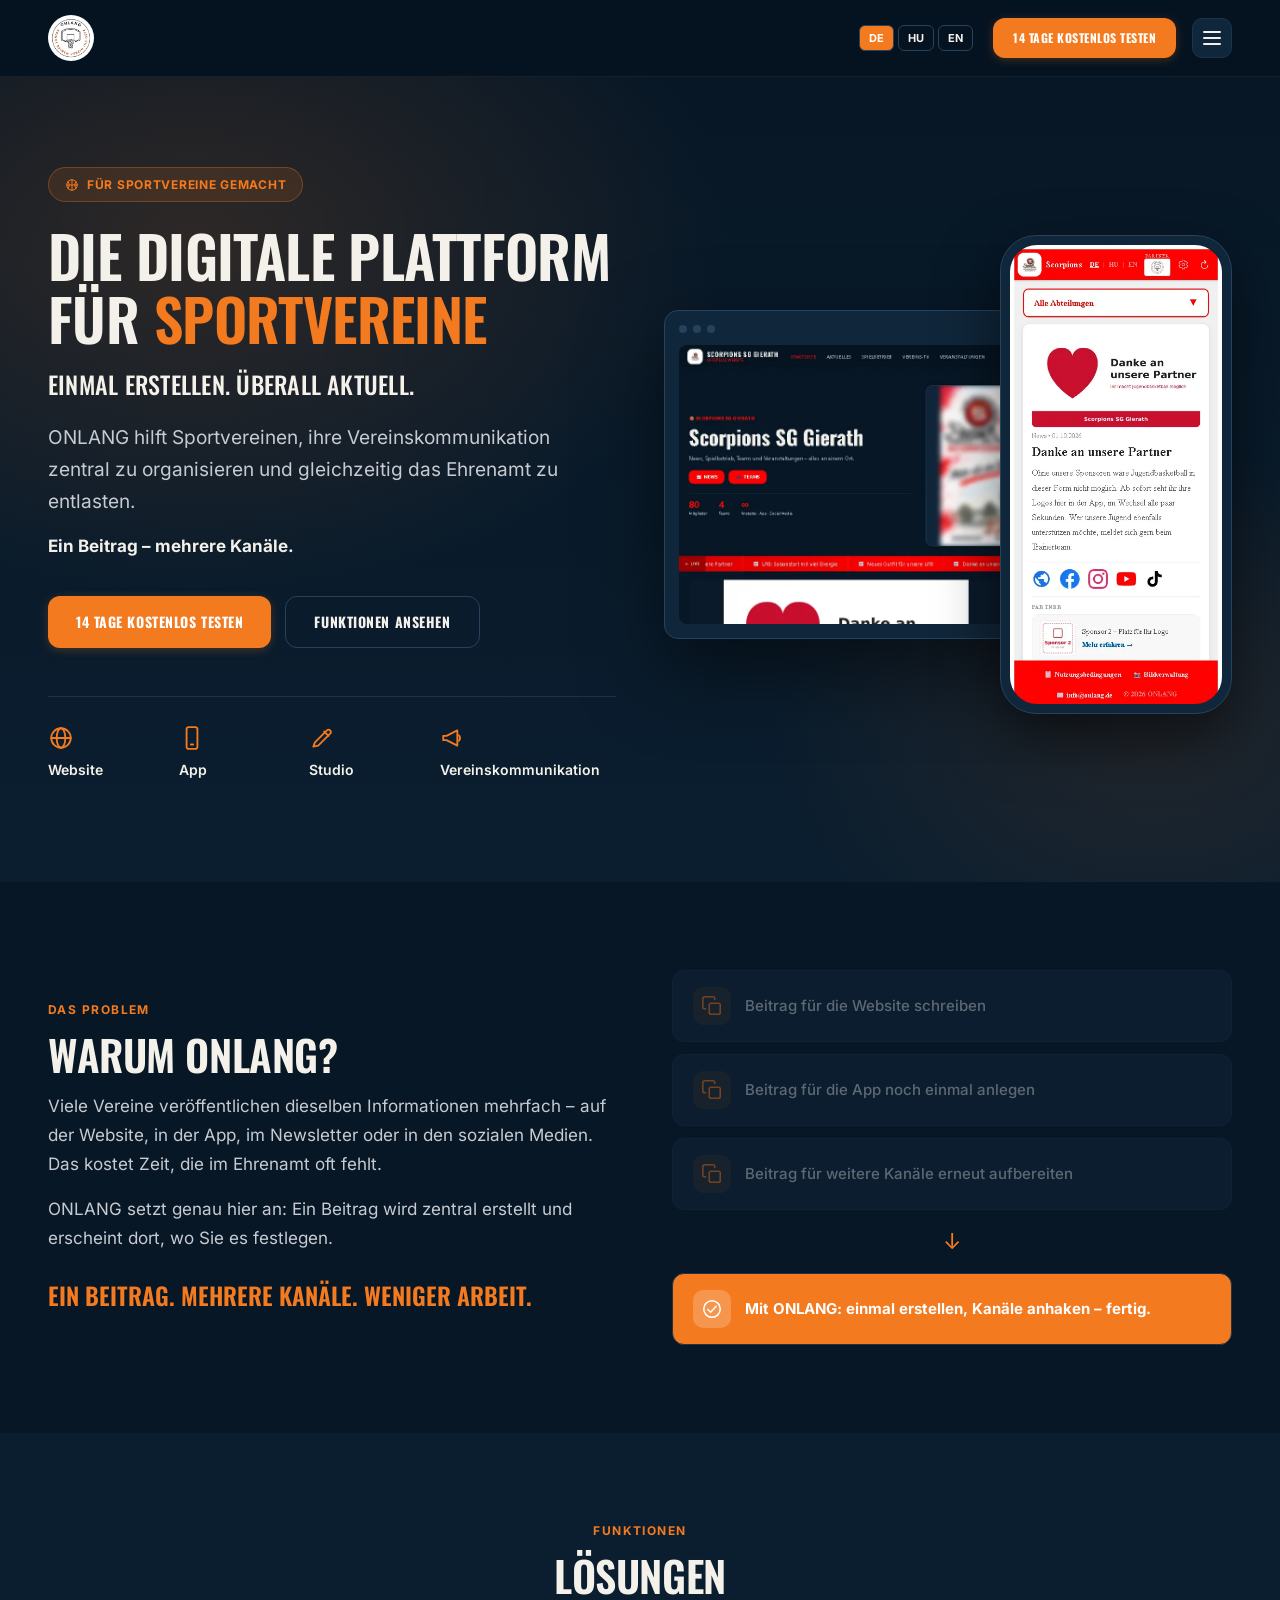
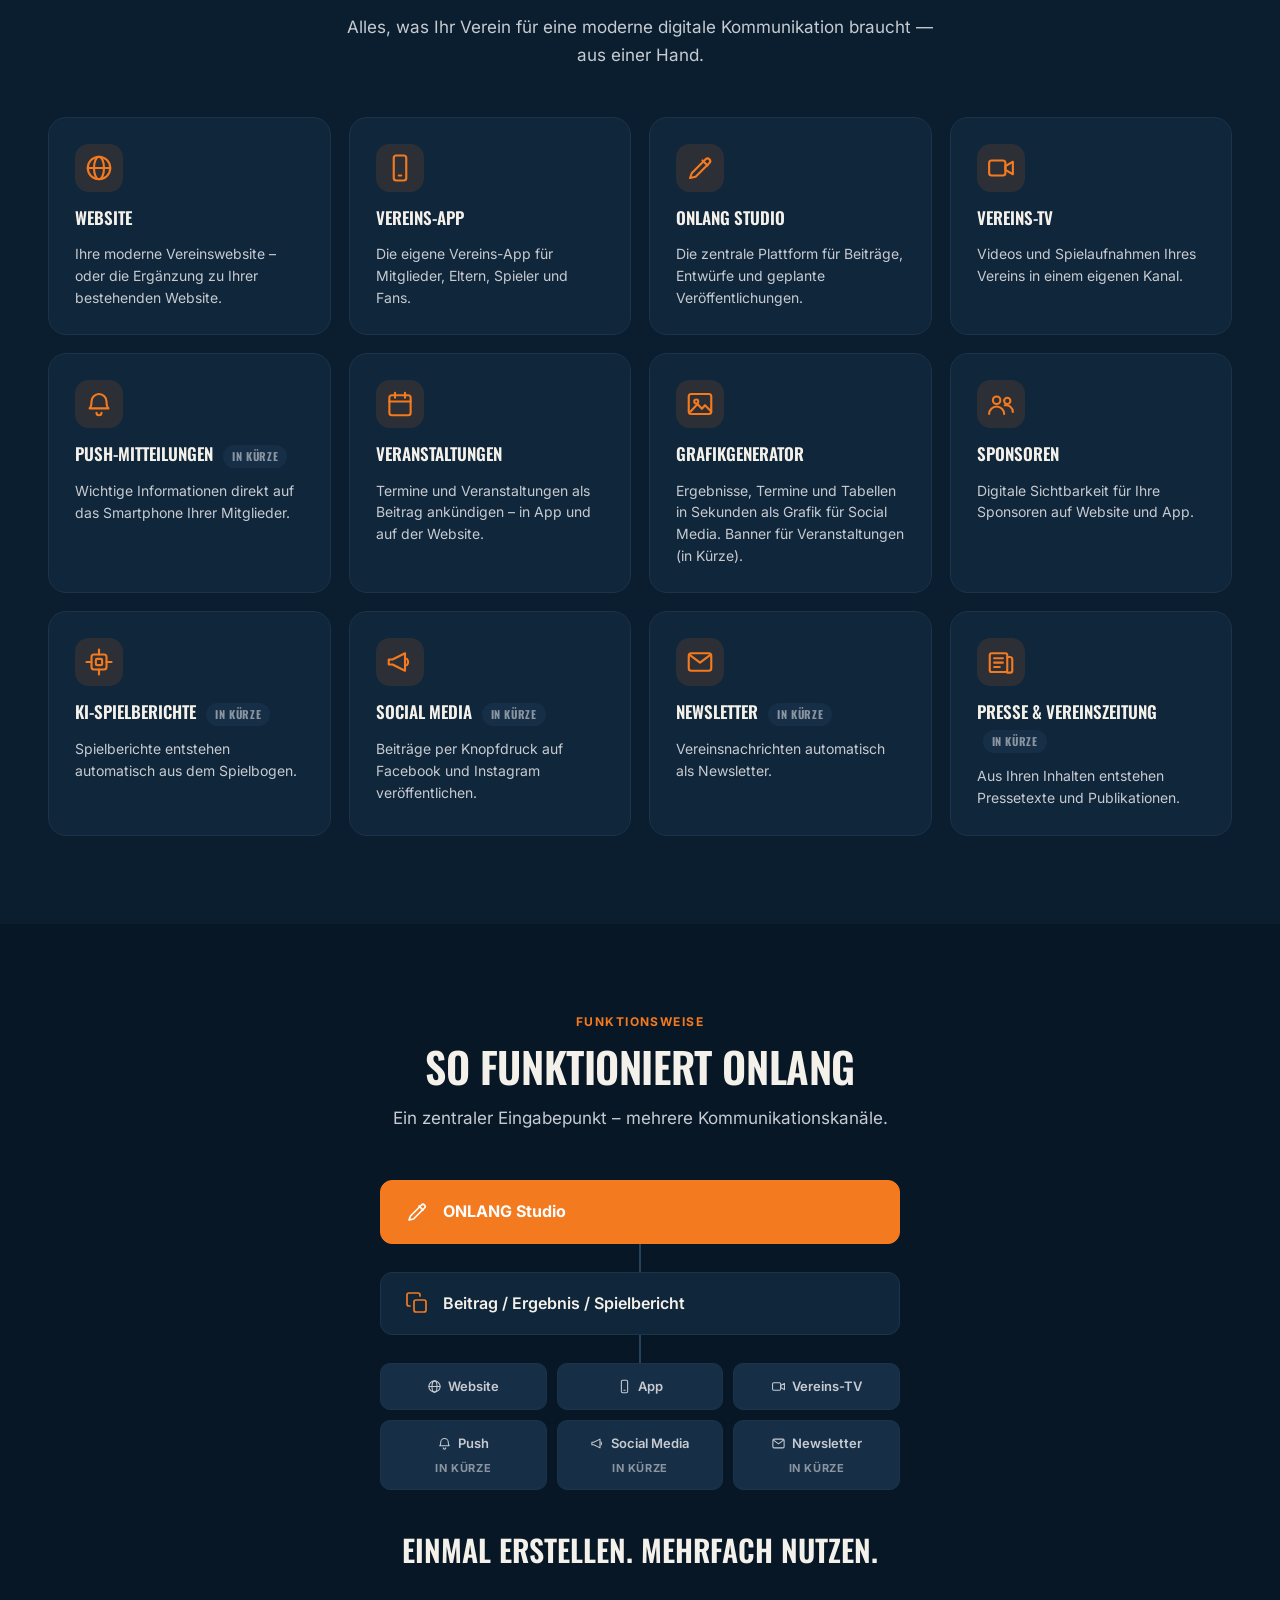
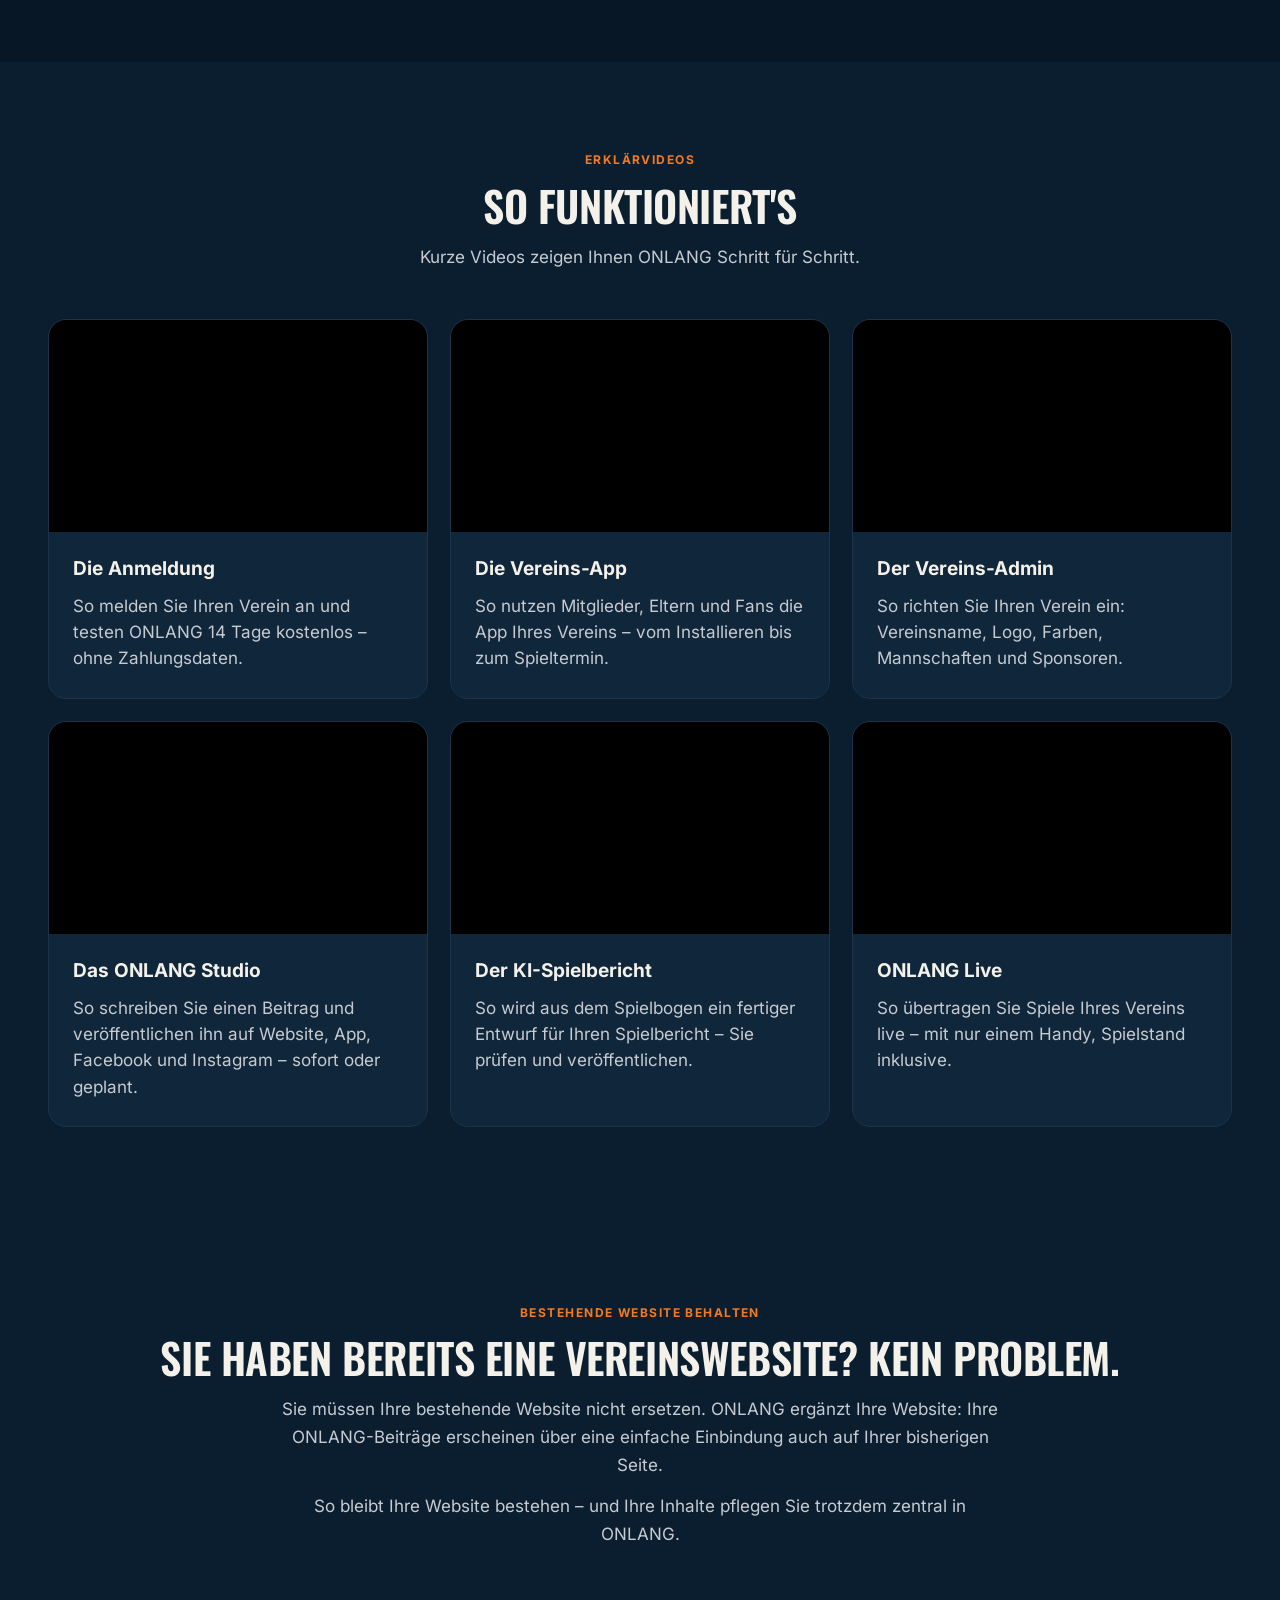
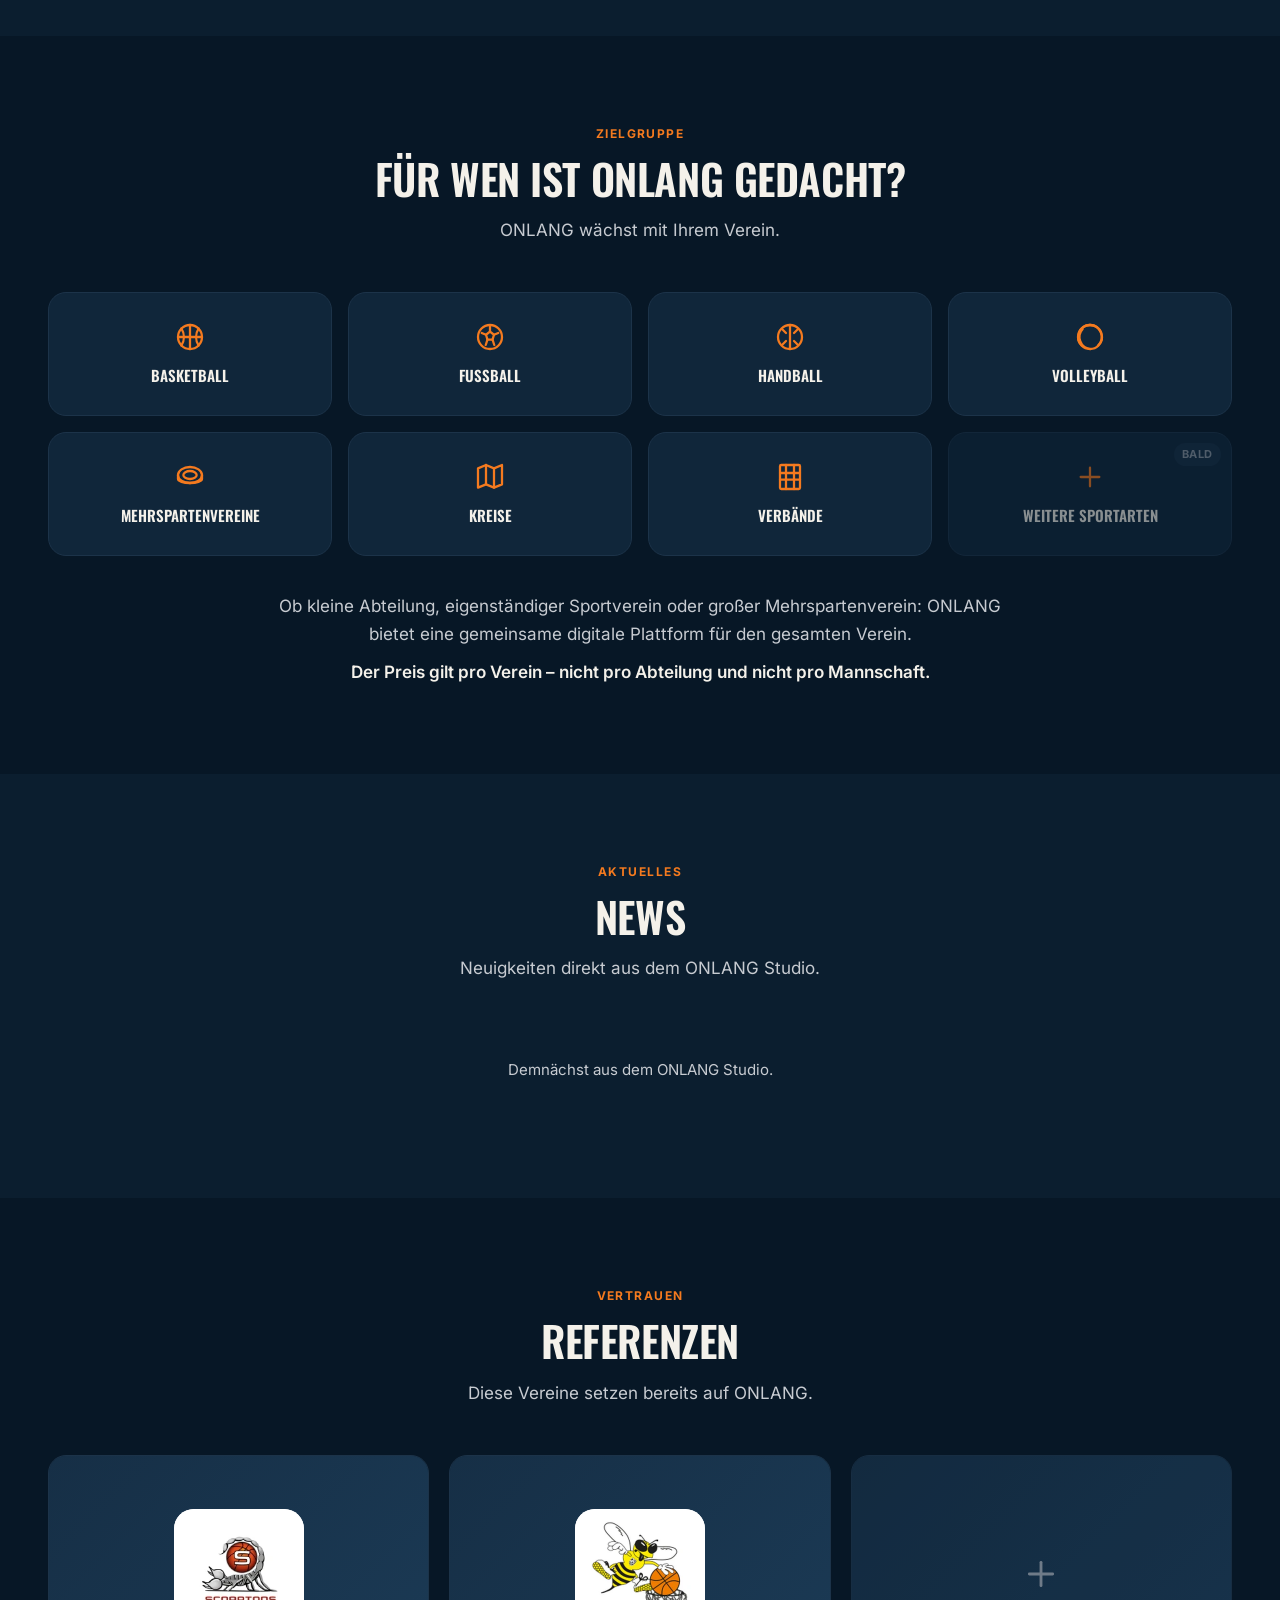
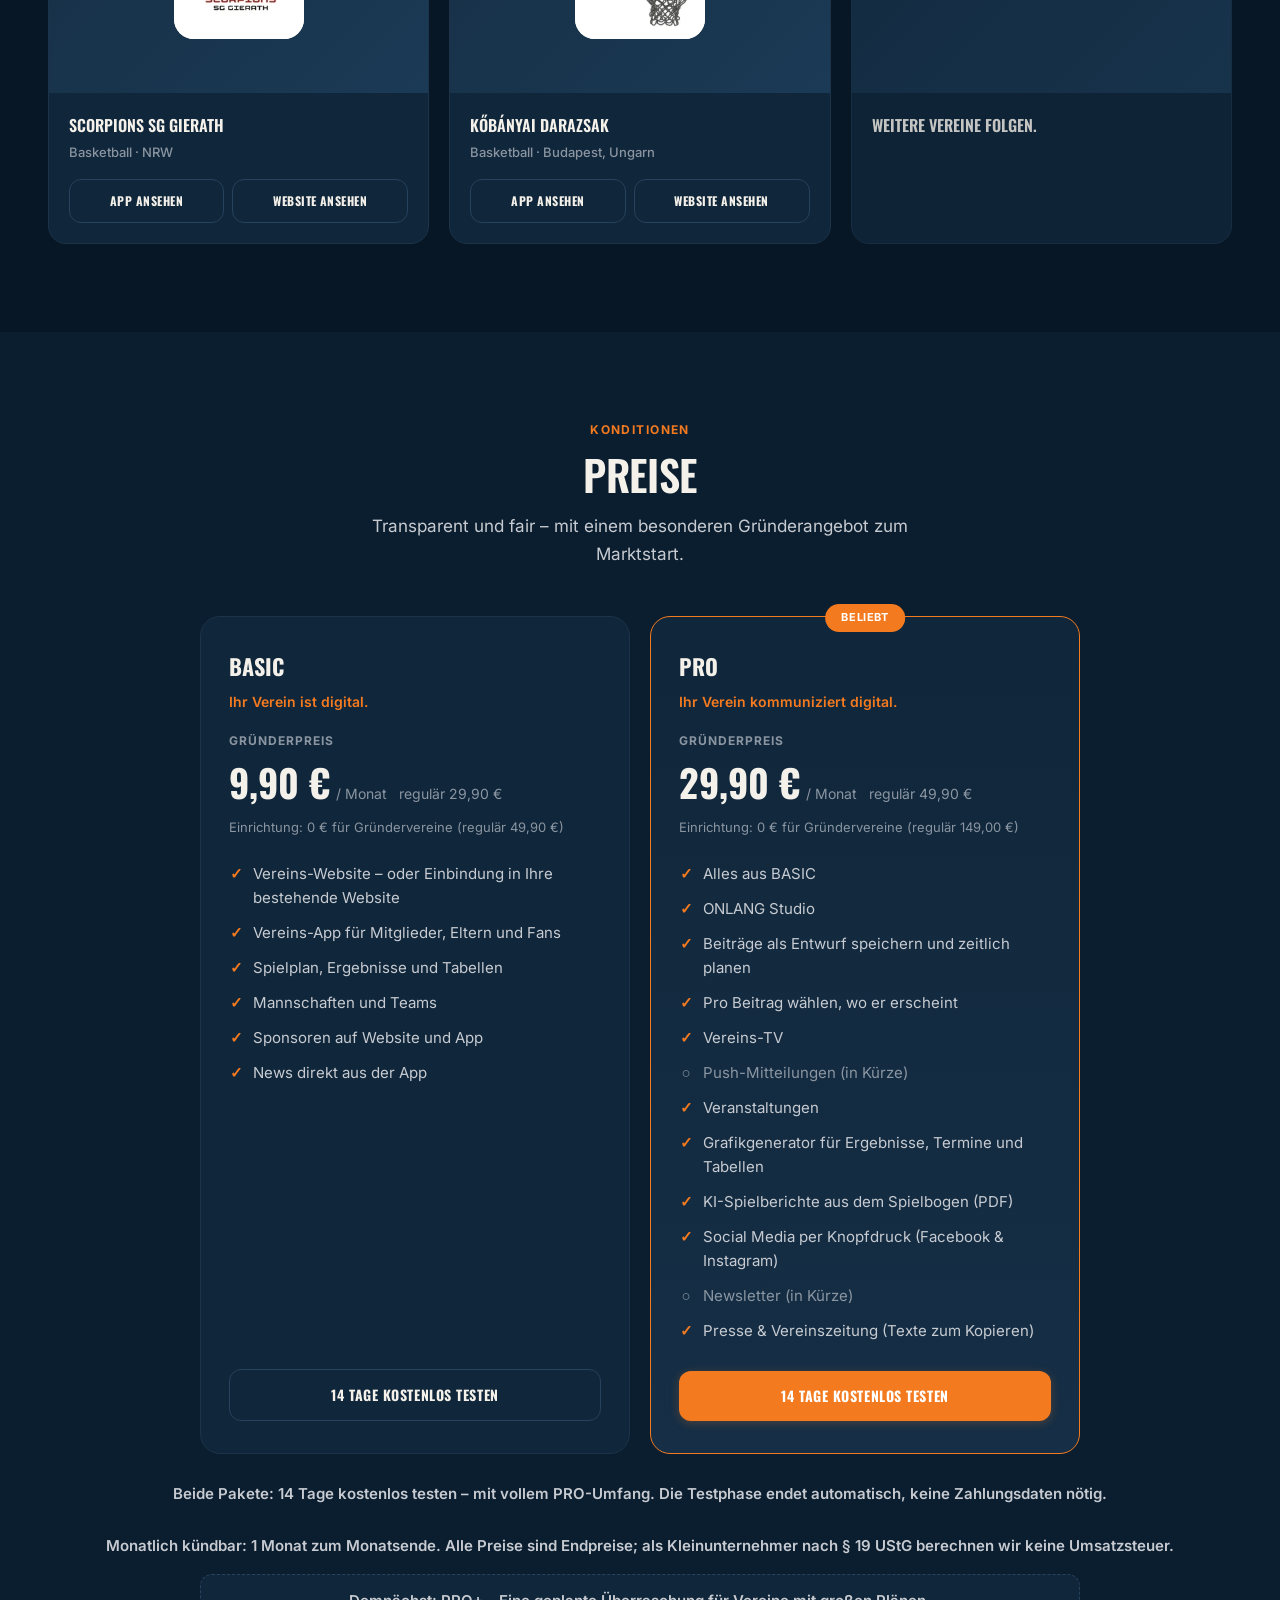
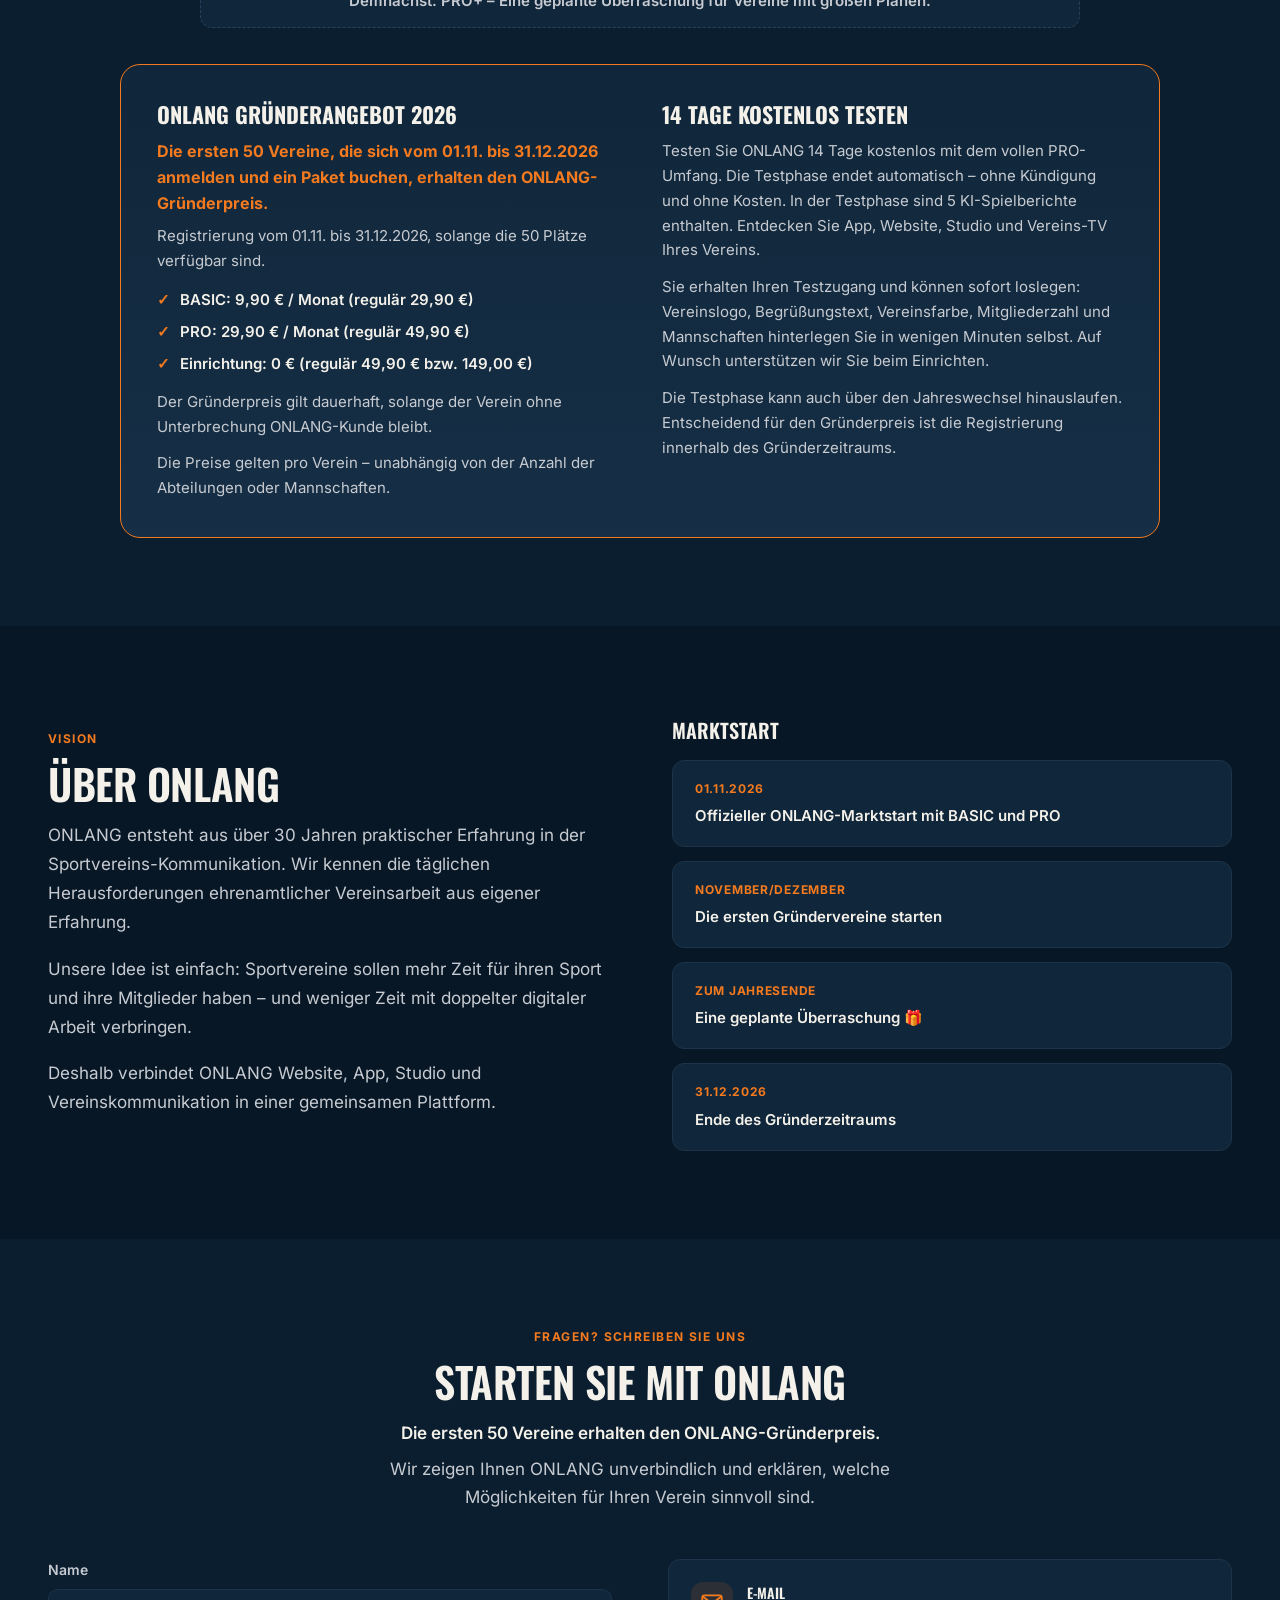
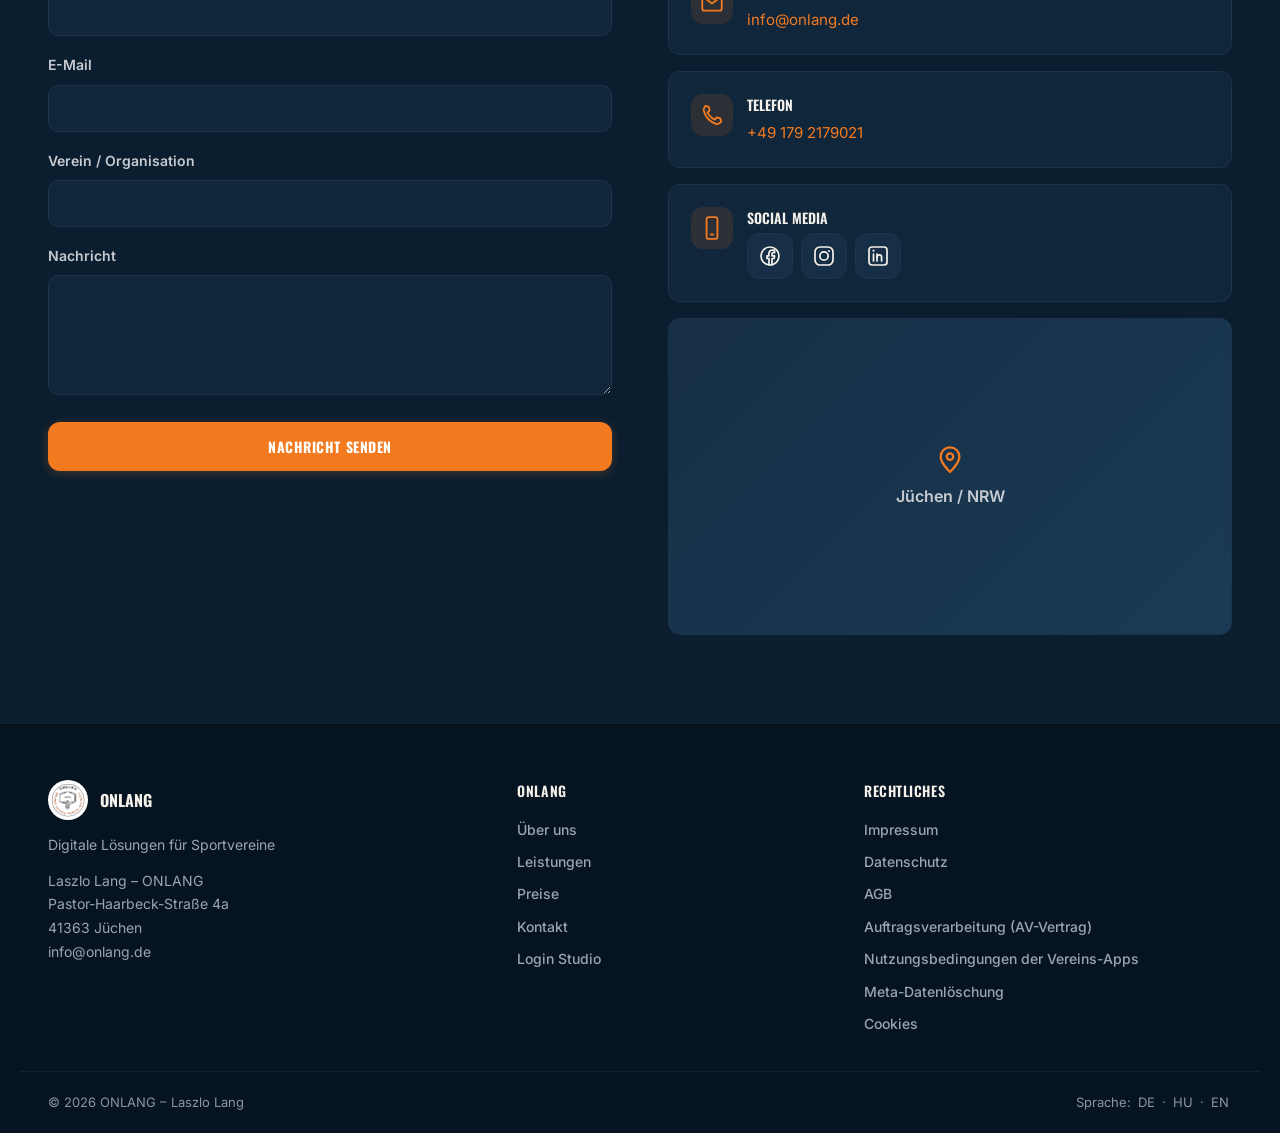
==== commit bbec4431: "So funktioniert's: Videos 5 KI-Spielbericht und 6 Live eingebettet Co-Authored-By: Claude Opus 5.5 <" ====
--- a/index.html
+++ b/index.html
@@ -686,11 +686,11 @@
         <div class="ev-body"><div class="ev-name" data-i18n="web_ev_studio_name">Das ONLANG Studio</div><div class="ev-desc" data-i18n="web_ev_studio_desc">So schreiben Sie einen Beitrag und veröffentlichen ihn auf Website, App, Facebook und Instagram – sofort oder geplant.</div></div>
       </div>
       <div class="ev-card">
-        <div class="ev-video" data-youtube="" data-titel="Der KI-Spielbericht – kurz erklärt"><!-- PLATZHALTER: YouTube-Link Video 5 KI-Spielbericht --></div>
+        <div class="ev-video" data-youtube="https://youtu.be/wnjQqGX_AVs" data-titel="Der KI-Spielbericht – kurz erklärt"><!-- Video 5 KI-Spielbericht --></div>
         <div class="ev-body"><div class="ev-name" data-i18n="web_ev_ki_name">Der KI-Spielbericht</div><div class="ev-desc" data-i18n="web_ev_ki_desc">So wird aus dem Spielbogen ein fertiger Entwurf für Ihren Spielbericht – Sie prüfen und veröffentlichen.</div></div>
       </div>
       <div class="ev-card">
-        <div class="ev-video" data-youtube="" data-titel="ONLANG Live – kurz erklärt"><!-- PLATZHALTER: YouTube-Link Video 6 ONLANG Live --></div>
+        <div class="ev-video" data-youtube="https://youtu.be/XQ9-XDAfRzc" data-titel="ONLANG Live – kurz erklärt"><!-- Video 6 ONLANG Live --></div>
         <div class="ev-body"><div class="ev-name" data-i18n="web_ev_live_name">ONLANG Live</div><div class="ev-desc" data-i18n="web_ev_live_desc">So übertragen Sie Spiele Ihres Vereins live – mit nur einem Handy, Spielstand inklusive.</div></div>
       </div>
     </div>
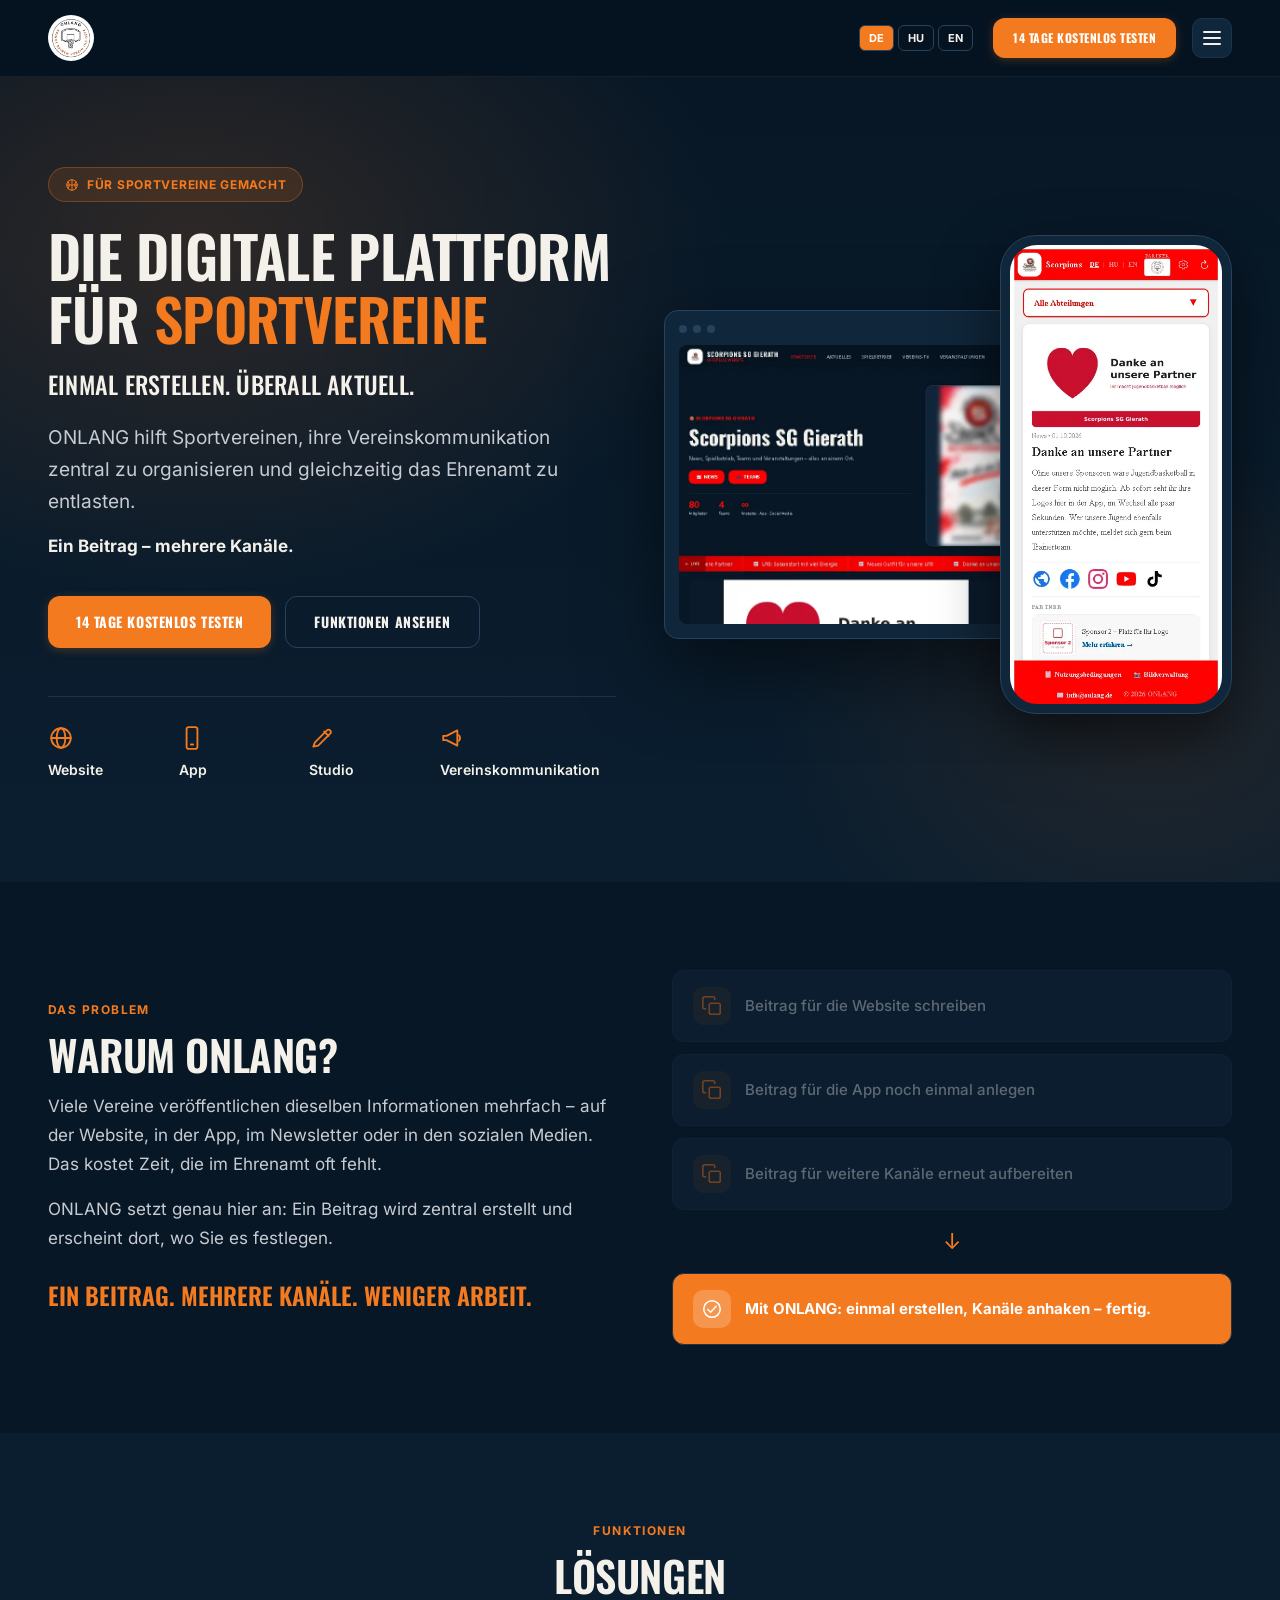
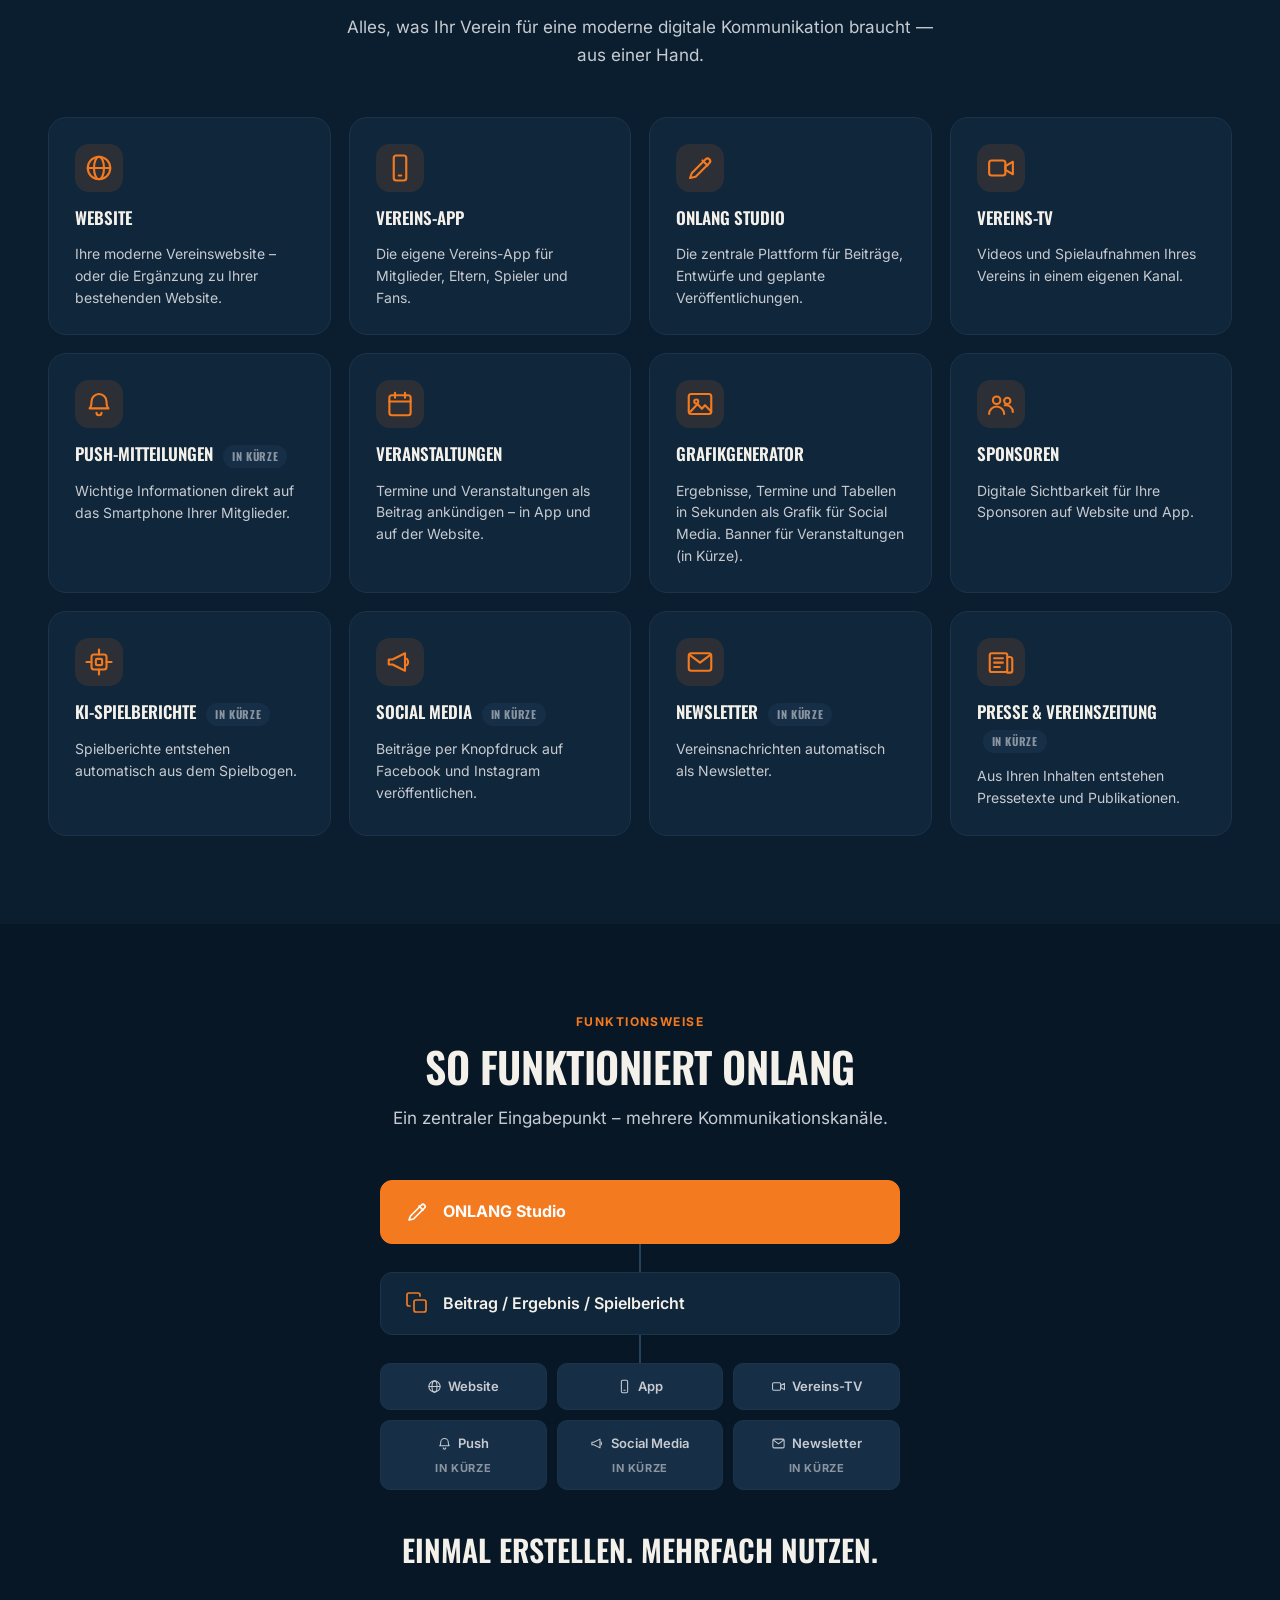
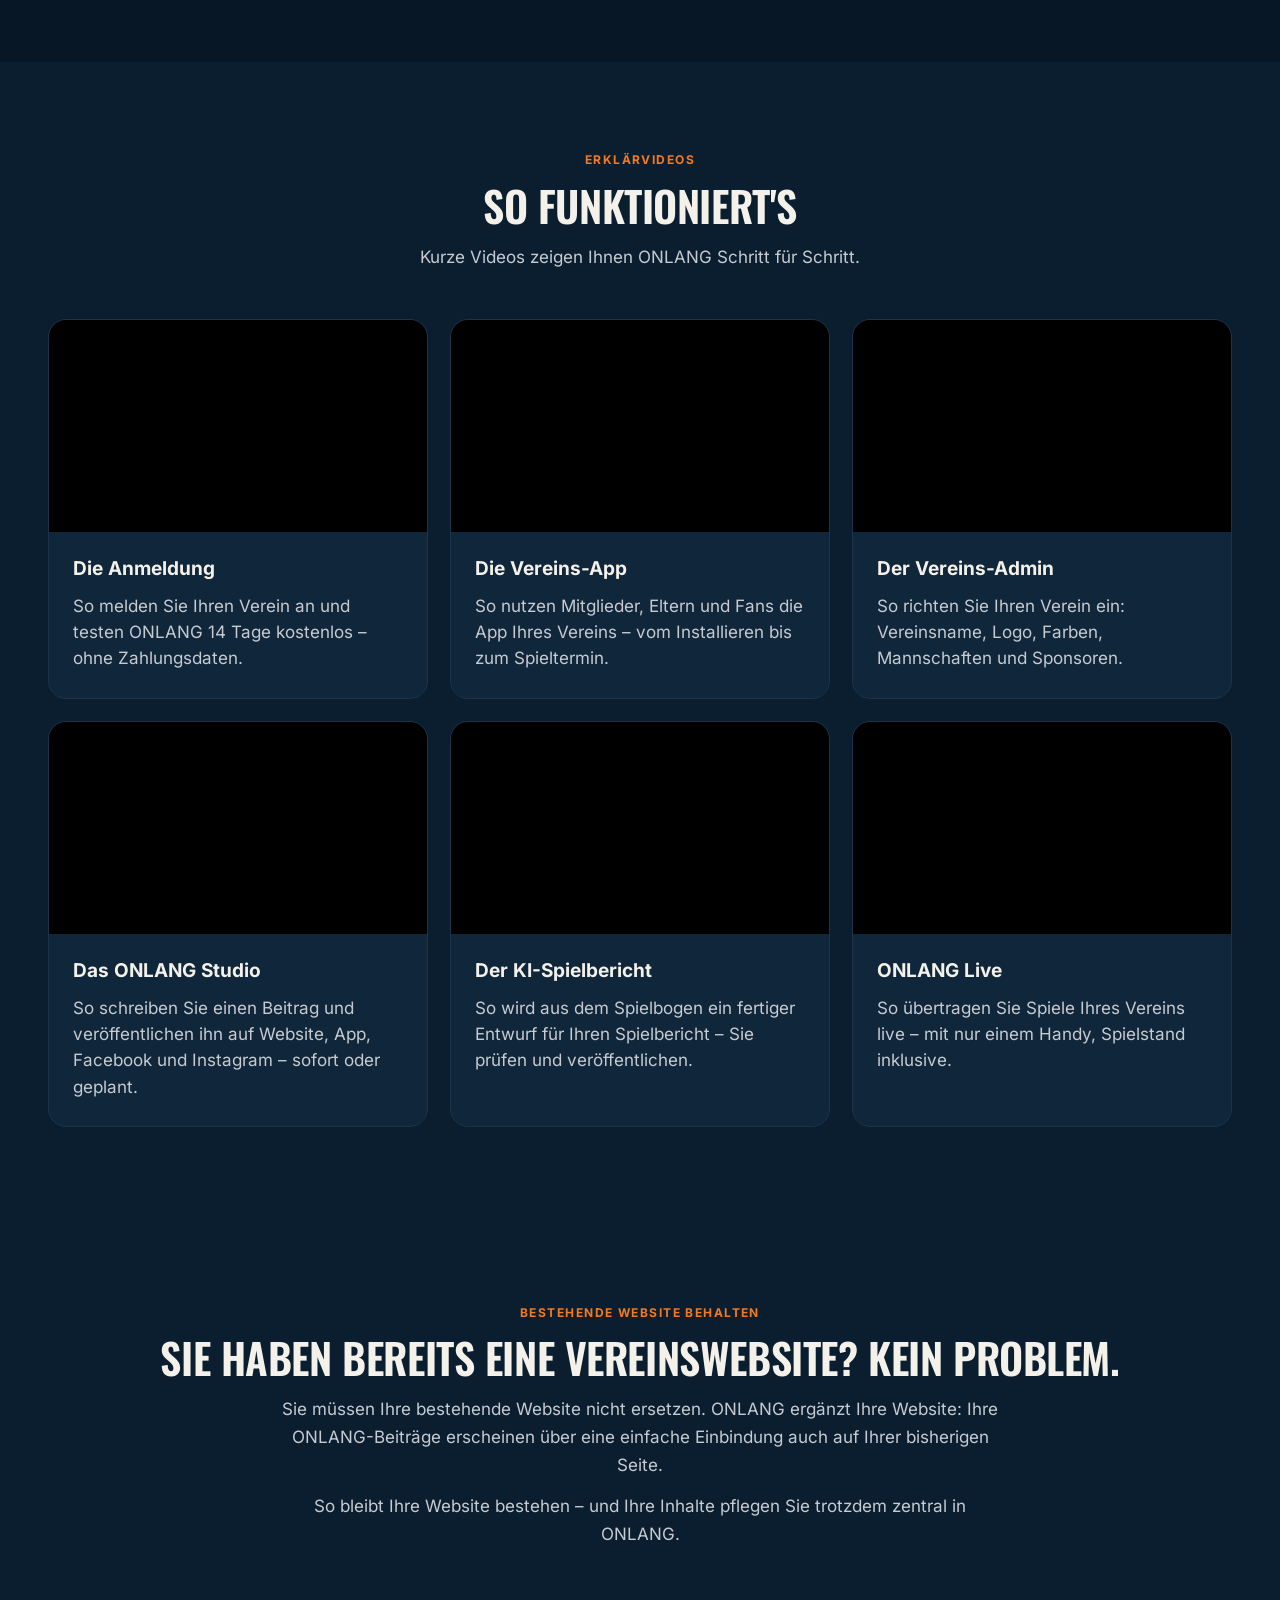
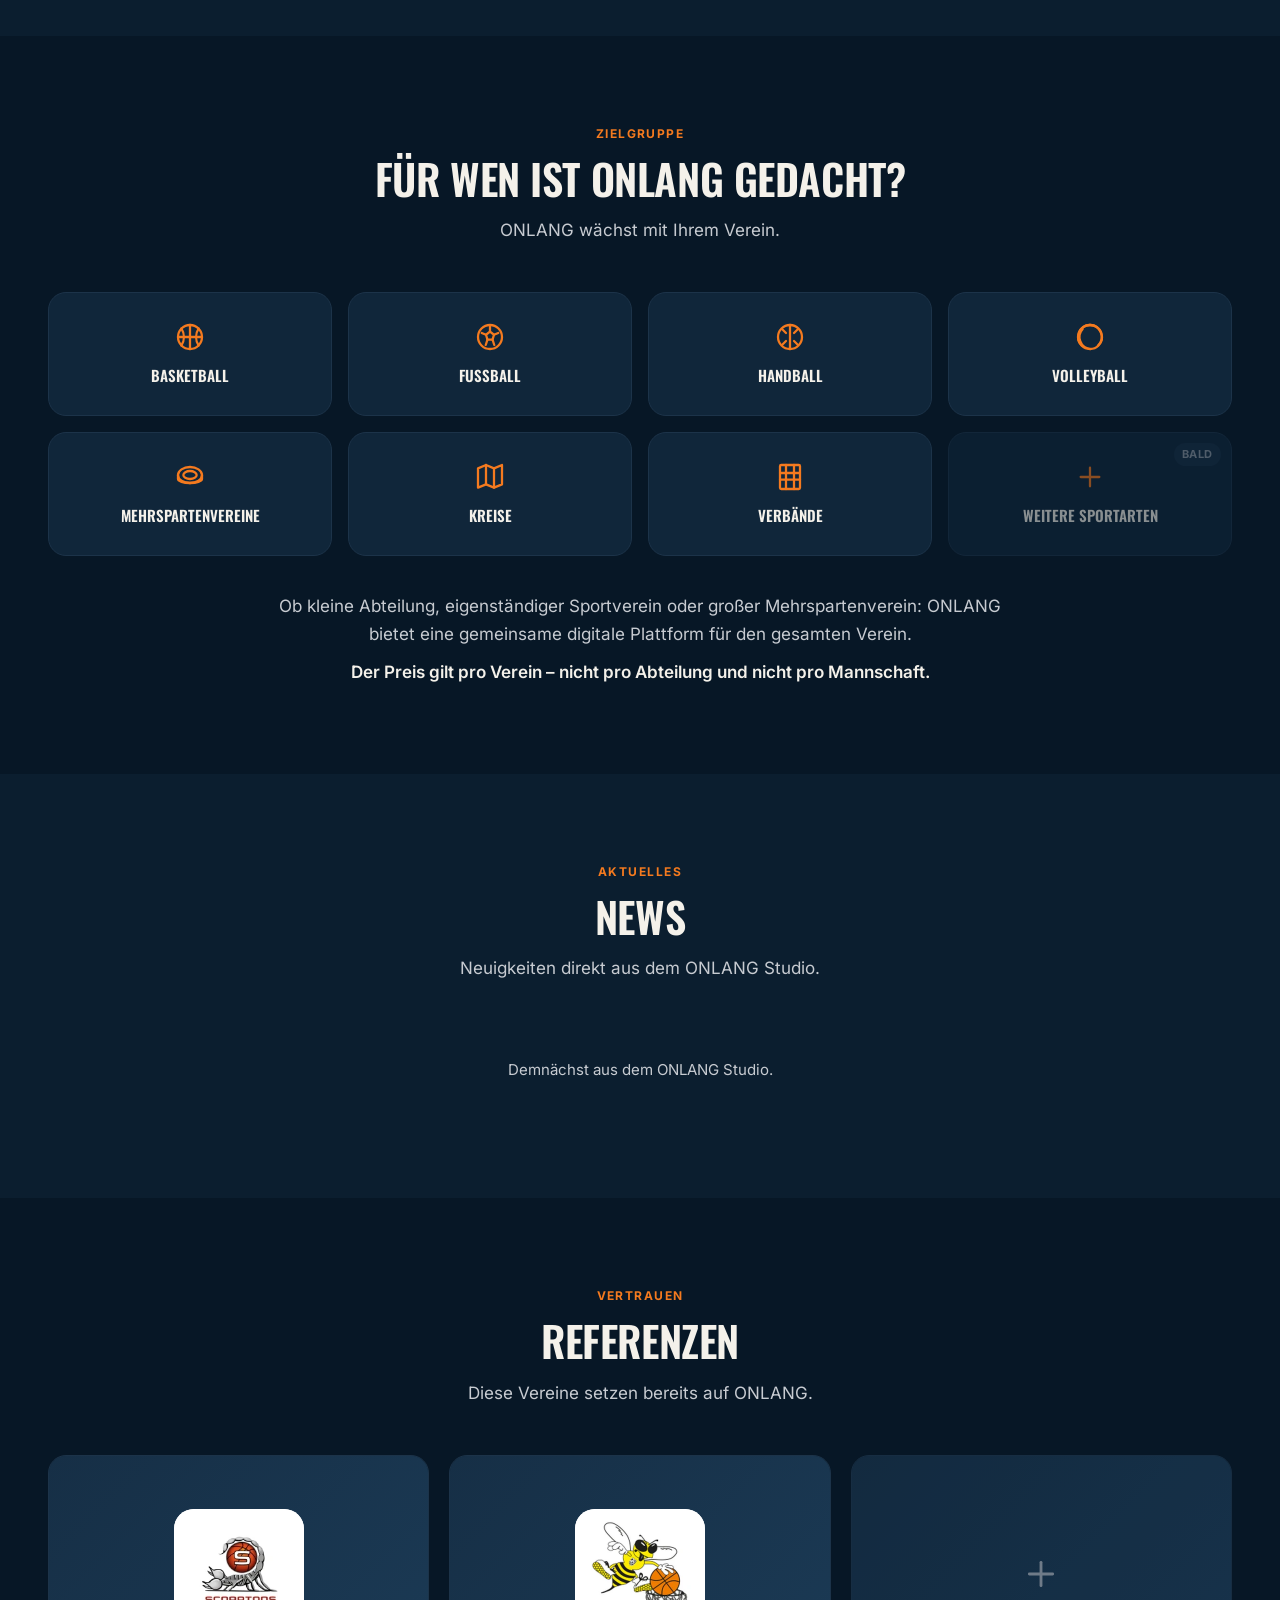
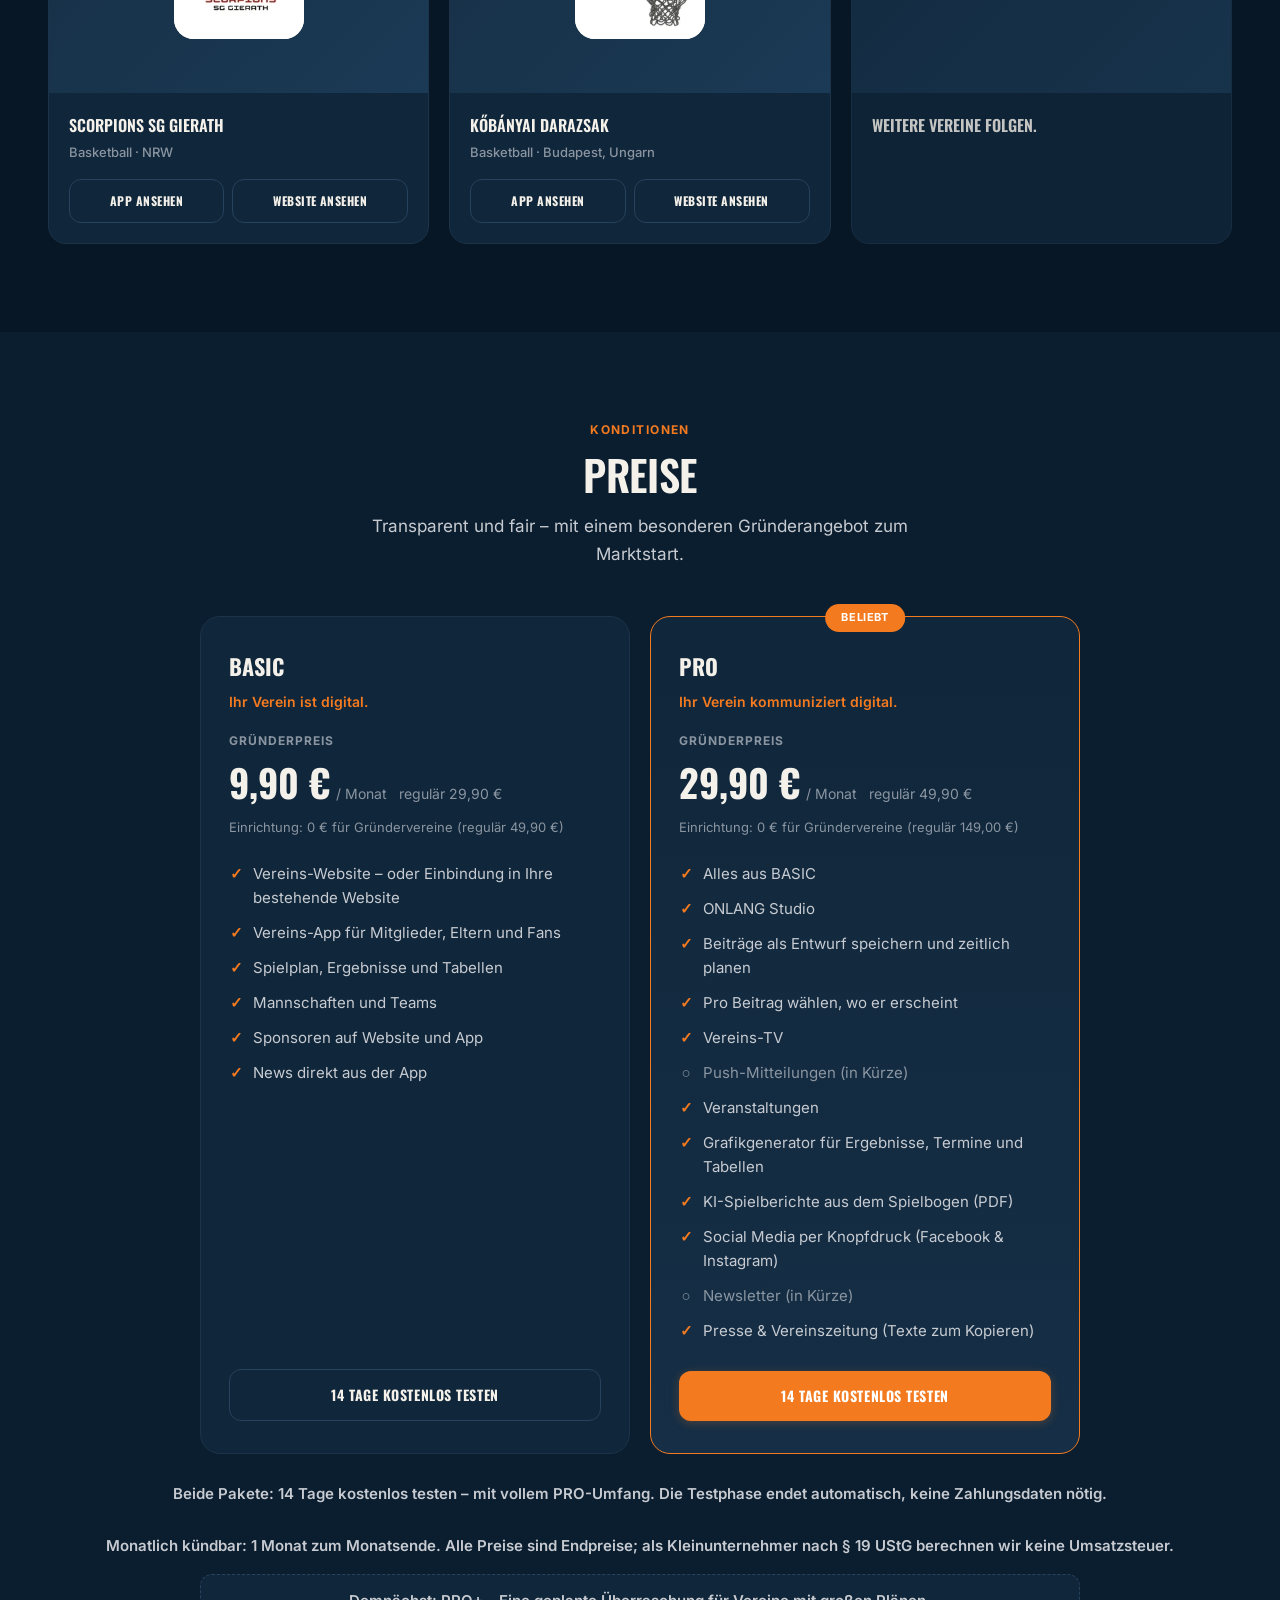
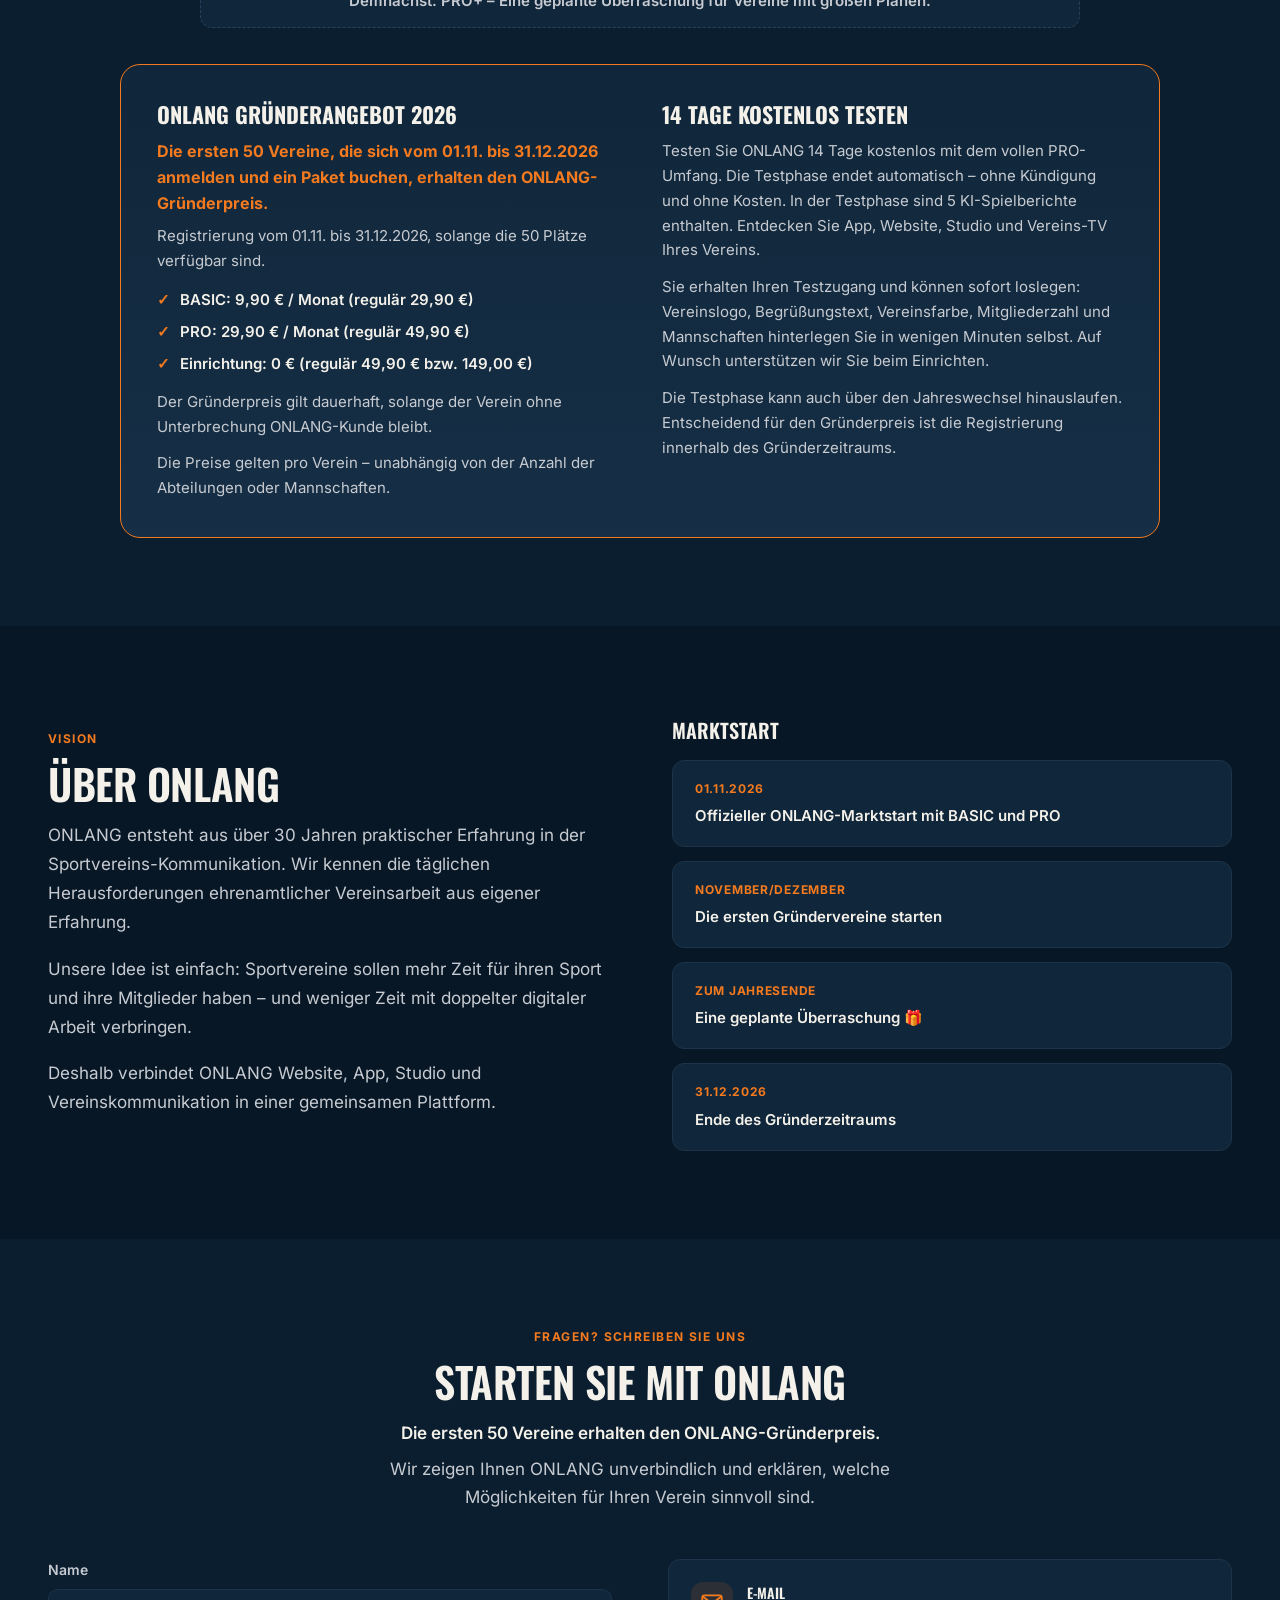
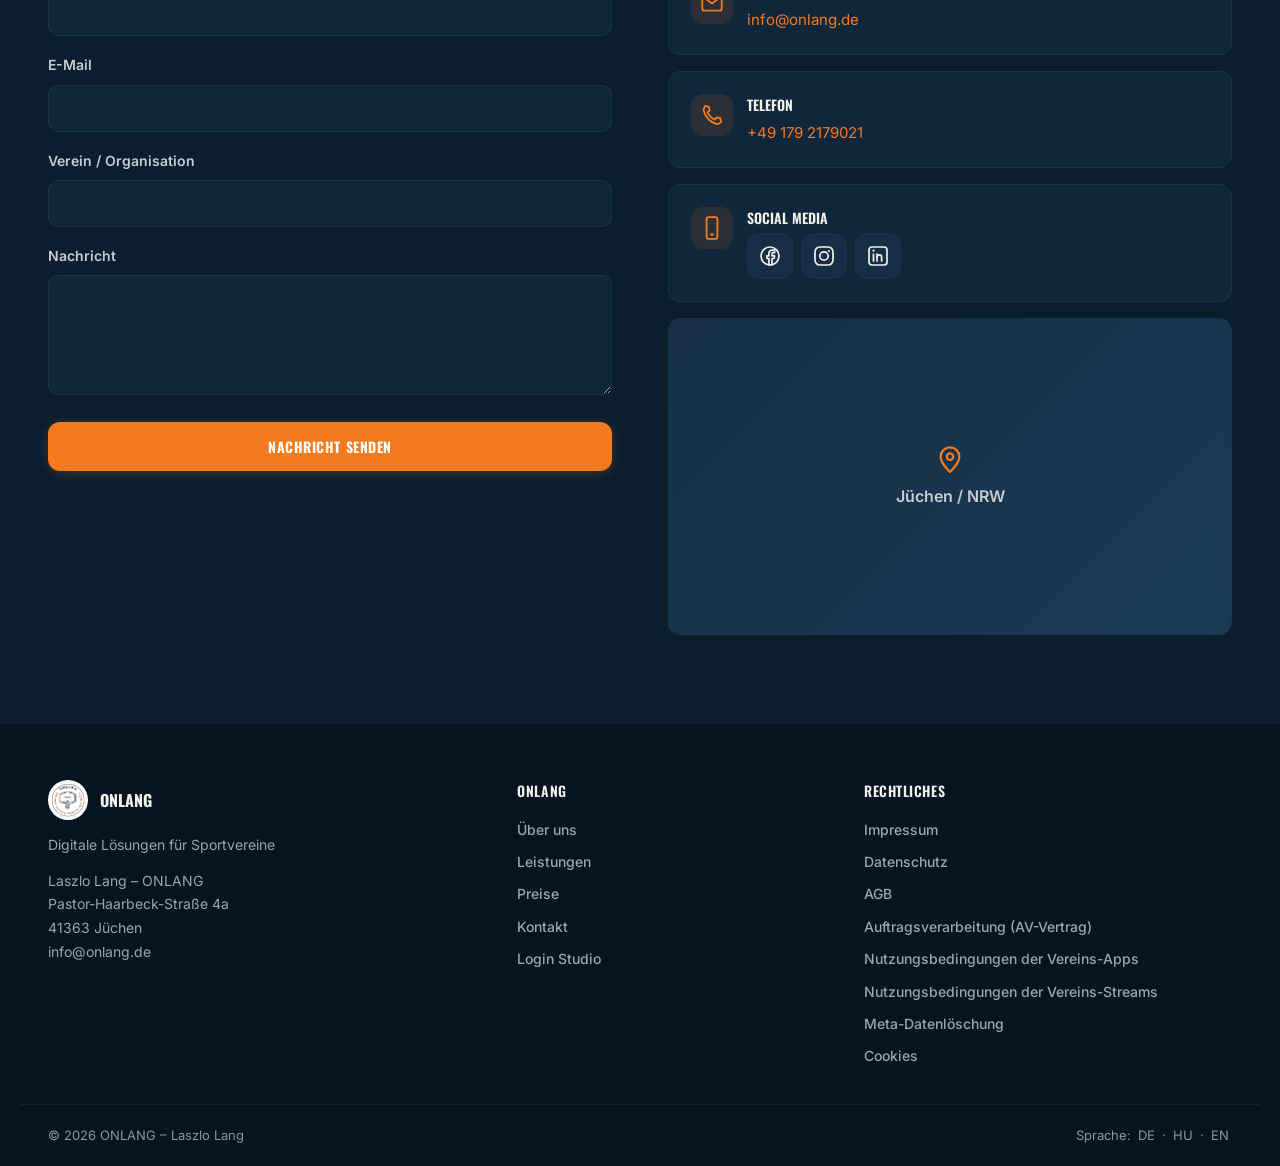
==== commit 35de7226: "Fuss: Eintrag "Nutzungsbedingungen der Vereins-Streams" (nur Vorschau) Direkt unter "Nutzungsbedingu" ====
--- a/index.html
+++ b/index.html
@@ -233,6 +233,8 @@
 .ev-body{padding:22px 24px 26px;display:flex;flex-direction:column;gap:8px;}
 .ev-name{font-weight:700;font-size:19px;color:var(--text);}
 .ev-desc{color:var(--muted);line-height:1.55;}
+.ev-hinweis{color:var(--muted);font-size:13px;text-align:center;margin:-8px 0 18px;}
+.ev-hinweis:empty{display:none;}
 @media(max-width:1024px){.ev-grid{grid-template-columns:1fr;max-width:640px;margin:0 auto;}.ev-video.ev-hoch{aspect-ratio:auto;height:min(78vh,600px);}}
 
 /* ═══════════════════════════════════════════════════════
@@ -668,6 +670,7 @@
       <h2 class="sec-title" data-i18n="web_ev_title">So funktioniert's</h2>
       <p class="sec-sub" data-i18n="web_ev_subtitle">Kurze Videos zeigen Ihnen ONLANG Schritt für Schritt.</p>
     </div>
+    <p class="ev-hinweis" data-i18n="web_ev_sprache_hinweis"></p>
     <div class="ev-grid">
       <div class="ev-card">
         <div class="ev-video" data-youtube="https://youtu.be/jHs4If33JI8" data-titel="Anmeldung bei ONLANG – kurz erklärt"><!-- Video 1 Anmeldung --></div>
@@ -982,6 +985,7 @@
     web_ev_studio_name:'Das ONLANG Studio',
     web_ev_studio_desc:'So schreiben Sie einen Beitrag und veröffentlichen ihn auf Website, App, Facebook und Instagram – sofort oder geplant.',
     web_ev_folgt:'Video folgt in Kürze.',
+    web_ev_sprache_hinweis:'',
     web_ev_anm_name:'Die Anmeldung',
     web_ev_anm_desc:'So melden Sie Ihren Verein an und testen ONLANG 14 Tage kostenlos – ohne Zahlungsdaten.',
     web_ev_ki_name:'Der KI-Spielbericht',
@@ -1042,6 +1046,7 @@
     web_footer_impressum:'Impressum',
     web_footer_datenschutz:'Datenschutz',
     web_footer_nutzungsbedingungen:'Nutzungsbedingungen der Vereins-Apps',
+    web_footer_nutzungsbedingungen_stream:'Nutzungsbedingungen der Vereins-Streams',
     web_footer_claim:'Digitale Lösungen für Sportvereine',
     web_footer_ueber_uns:'Über uns',
     web_footer_leistungen:'Leistungen',
@@ -1627,6 +1632,7 @@
         <a href="/agb" data-i18n="web_footer_agb">AGB</a>
         <a href="/avv" data-i18n="web_footer_avv">Auftragsverarbeitung (AV-Vertrag)</a>
         <a href="https://app.onlang.de/nutzungsbedingungen" target="_blank" rel="noopener" data-i18n="web_footer_nutzungsbedingungen">Nutzungsbedingungen der Vereins-Apps</a>
+        <a href="https://app.onlang.de/nutzungsbedingungen-neu" target="_blank" rel="noopener" data-i18n="web_footer_nutzungsbedingungen_stream">Nutzungsbedingungen der Vereins-Streams</a>
         <a href="/meta-datenloeschung" data-i18n="web_footer_meta">Meta-Datenlöschung</a>
         <a href="/cookies" data-i18n="web_footer_cookies">Cookies</a>
       </div>
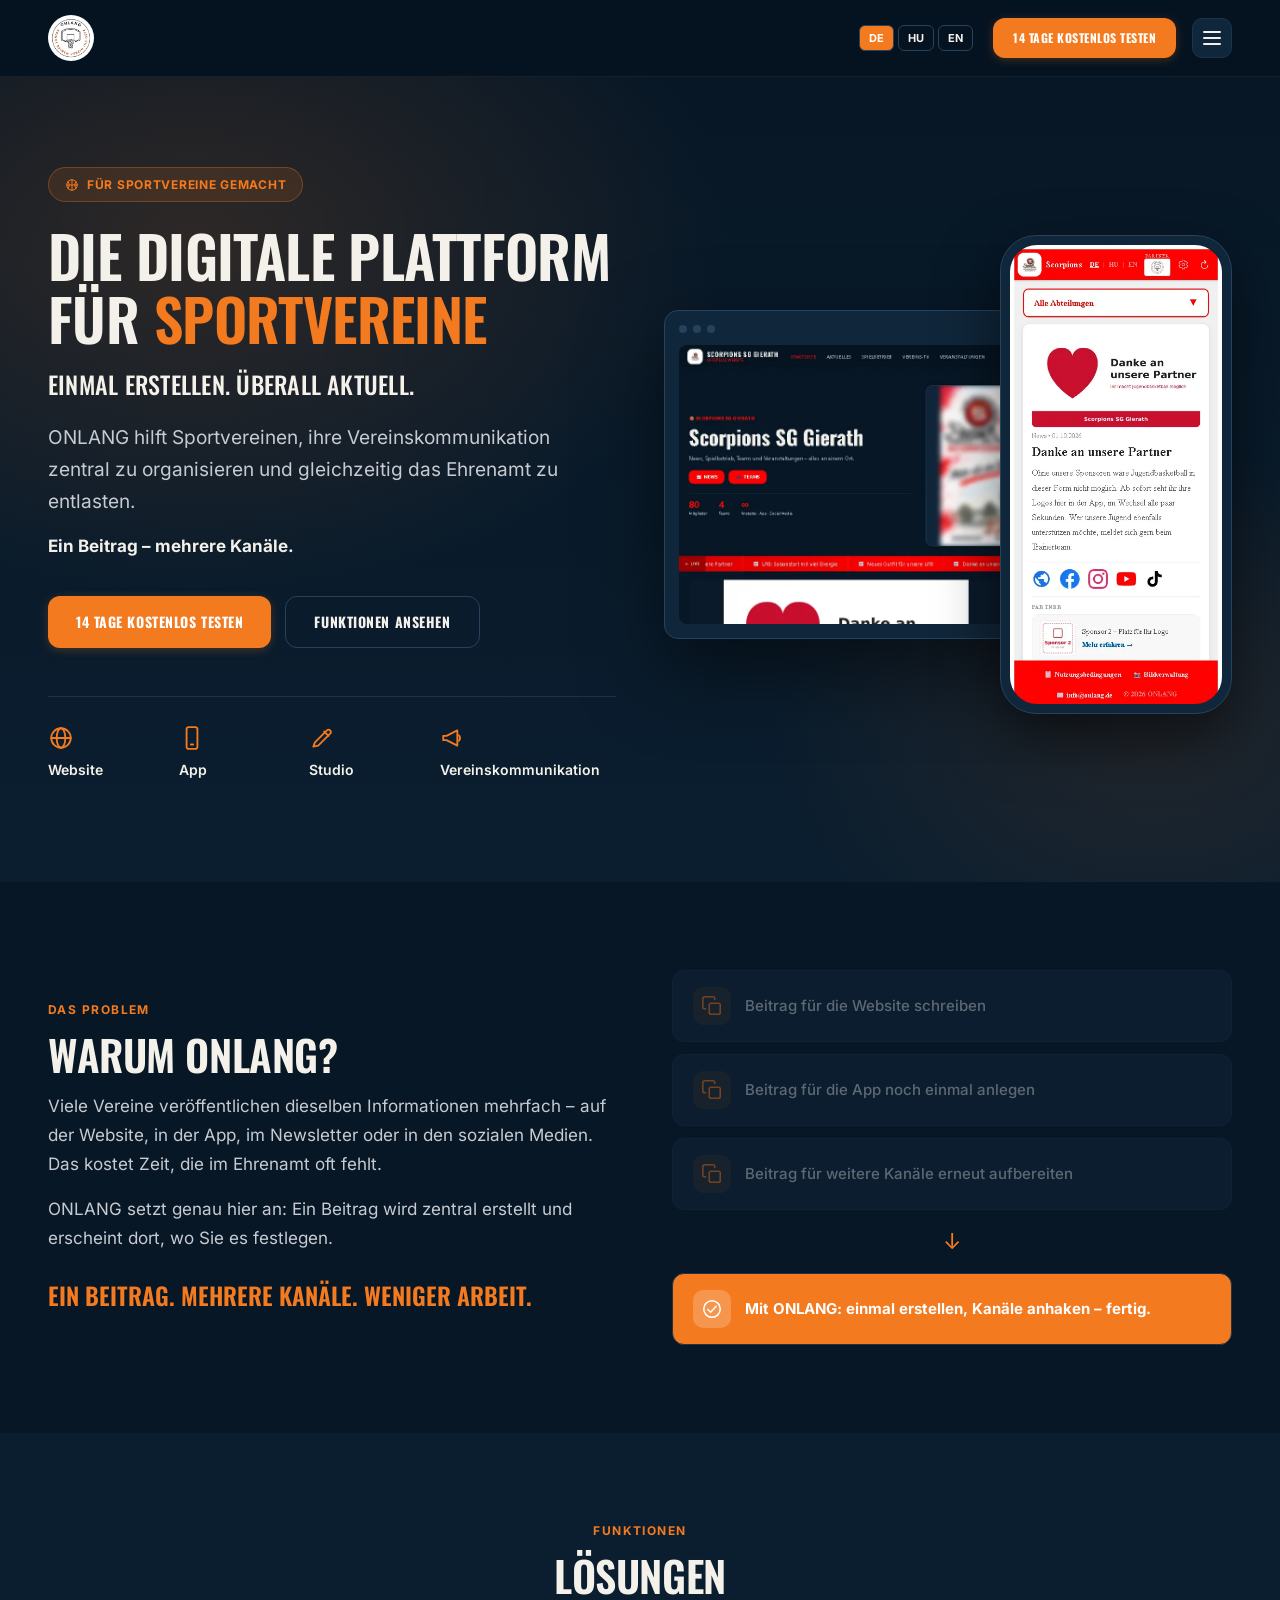
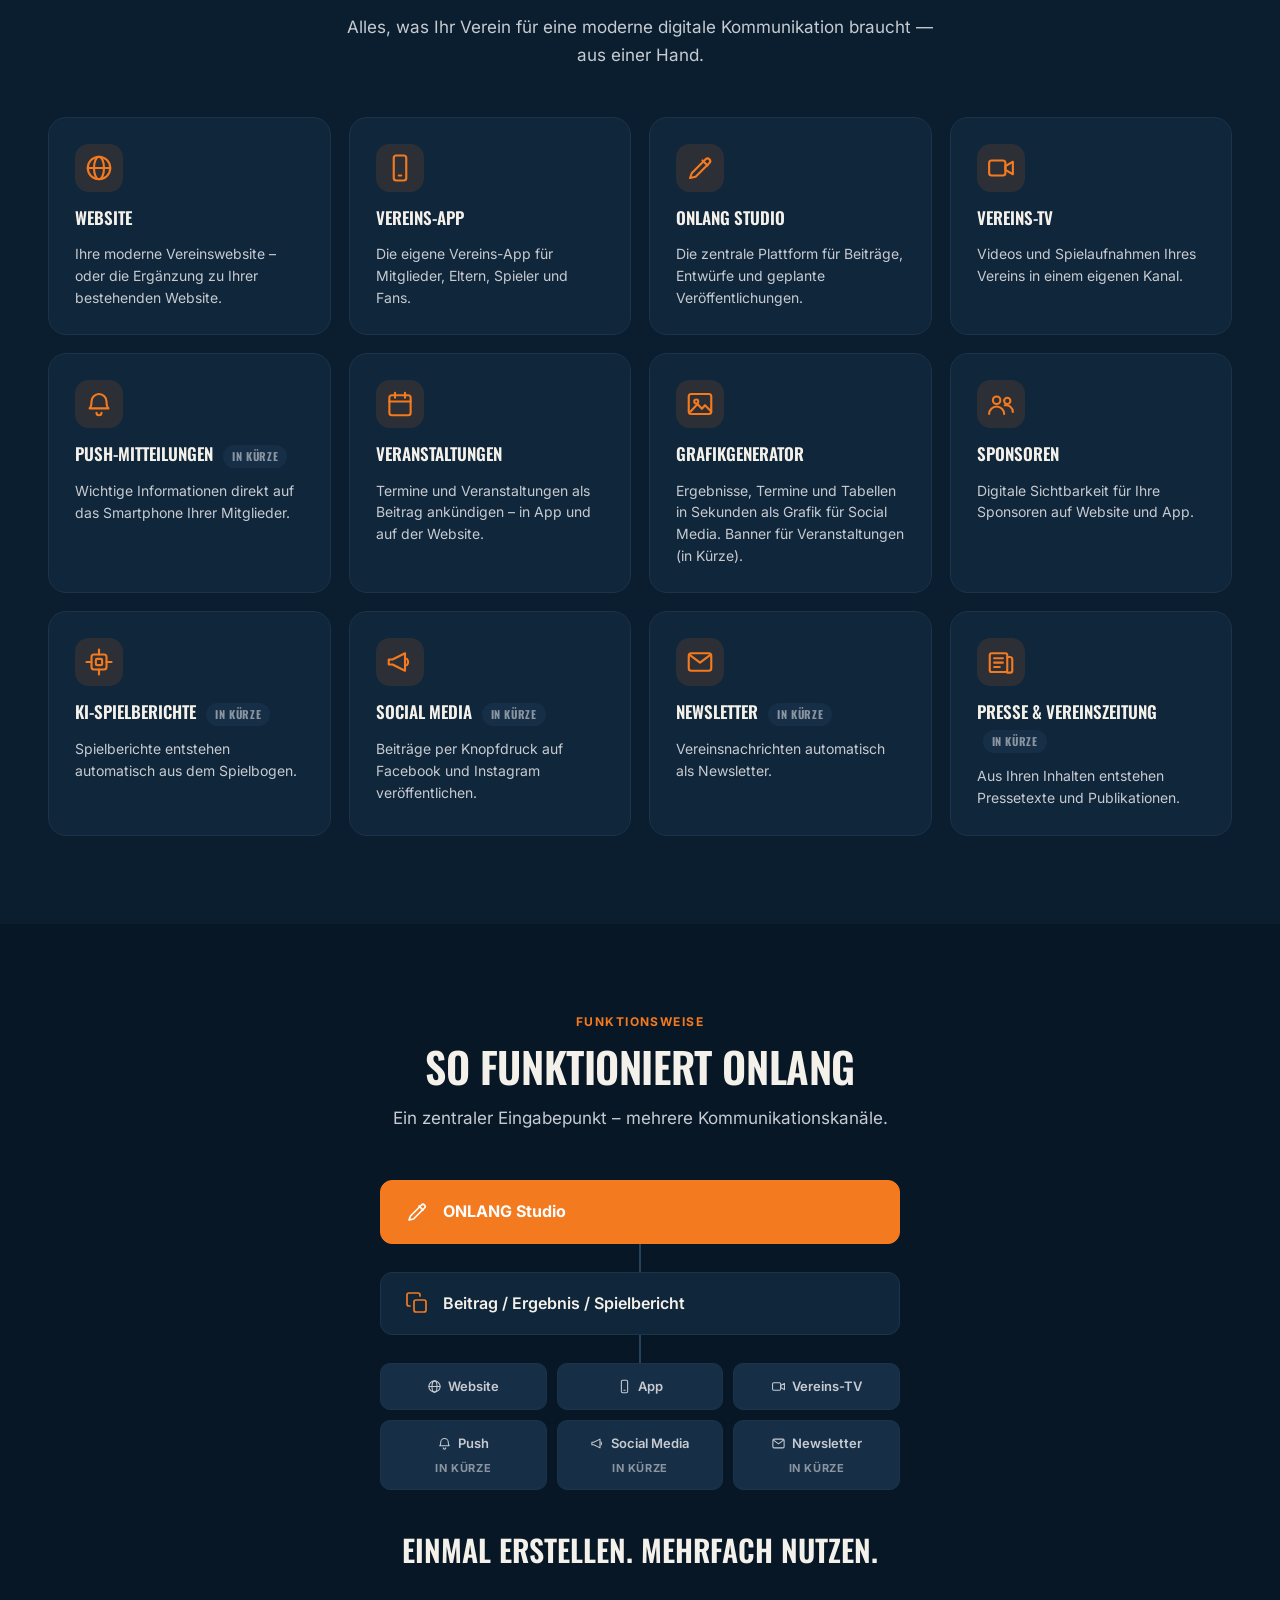
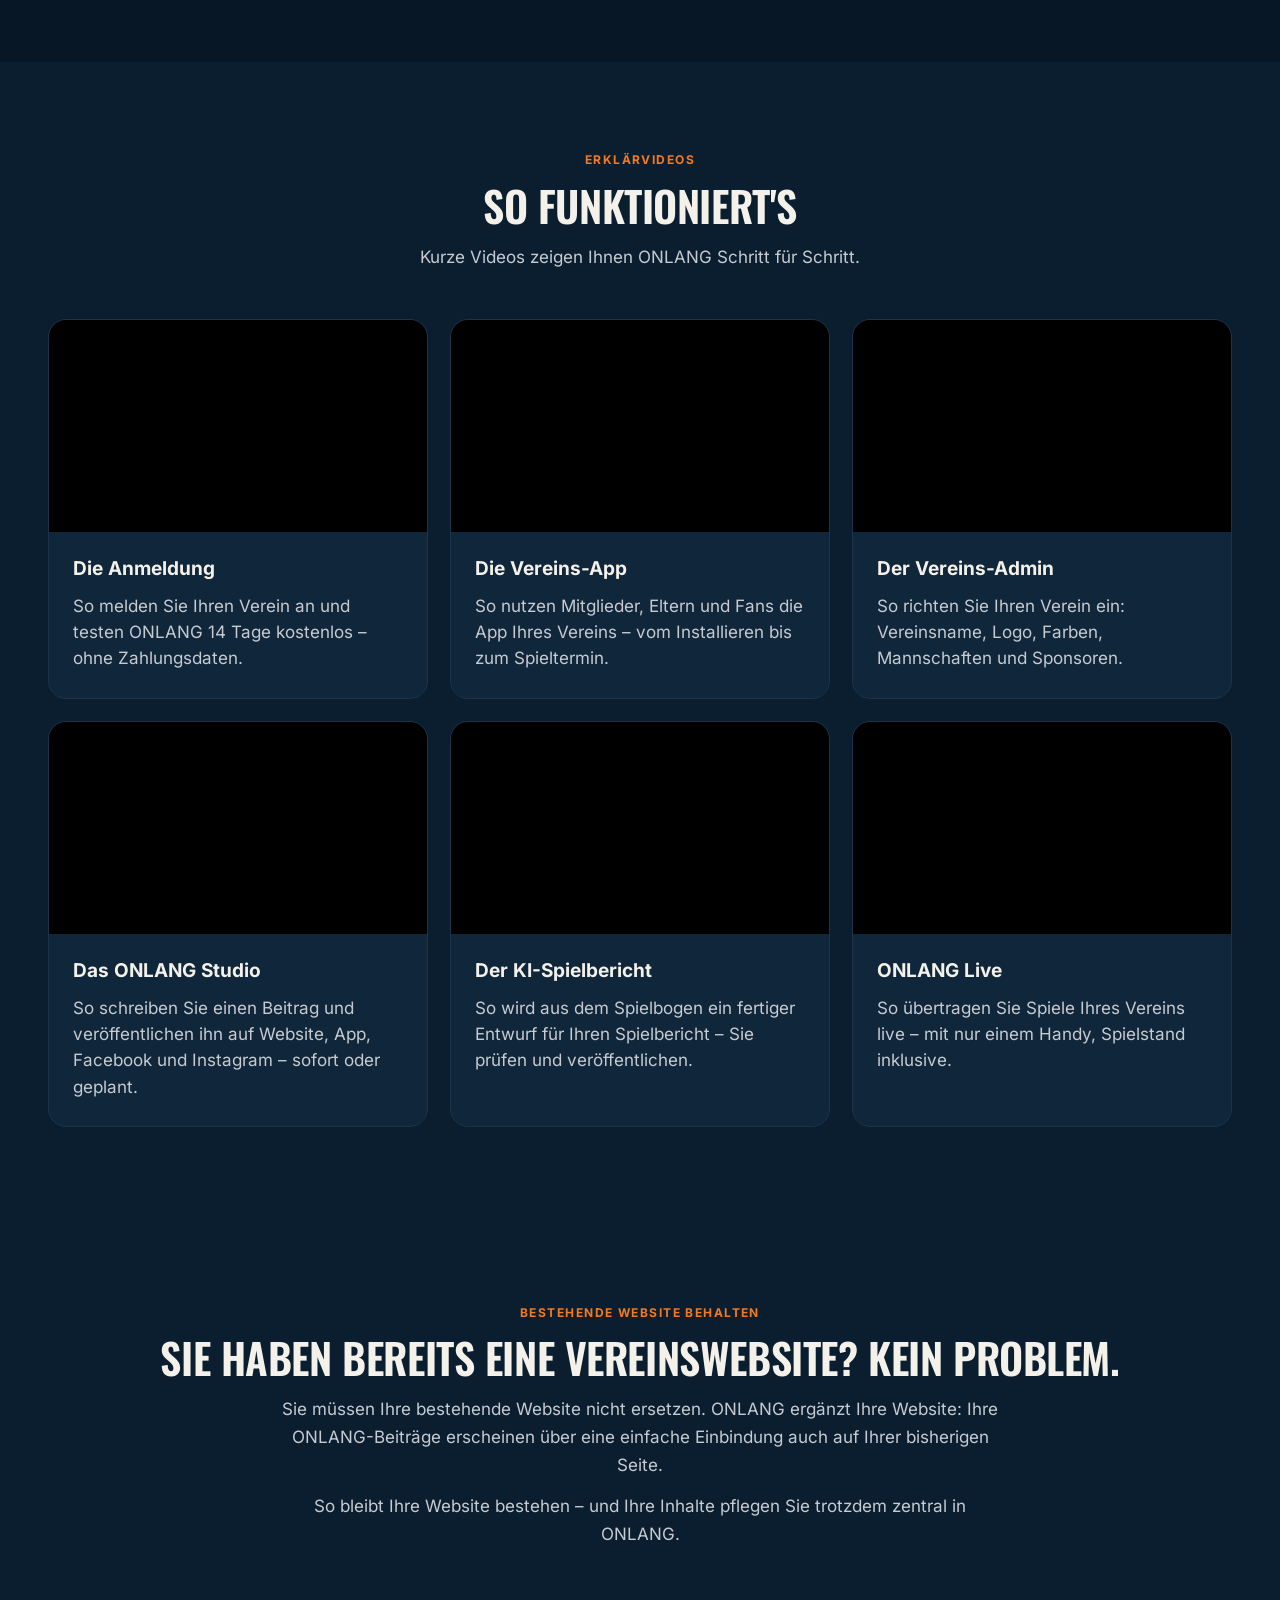
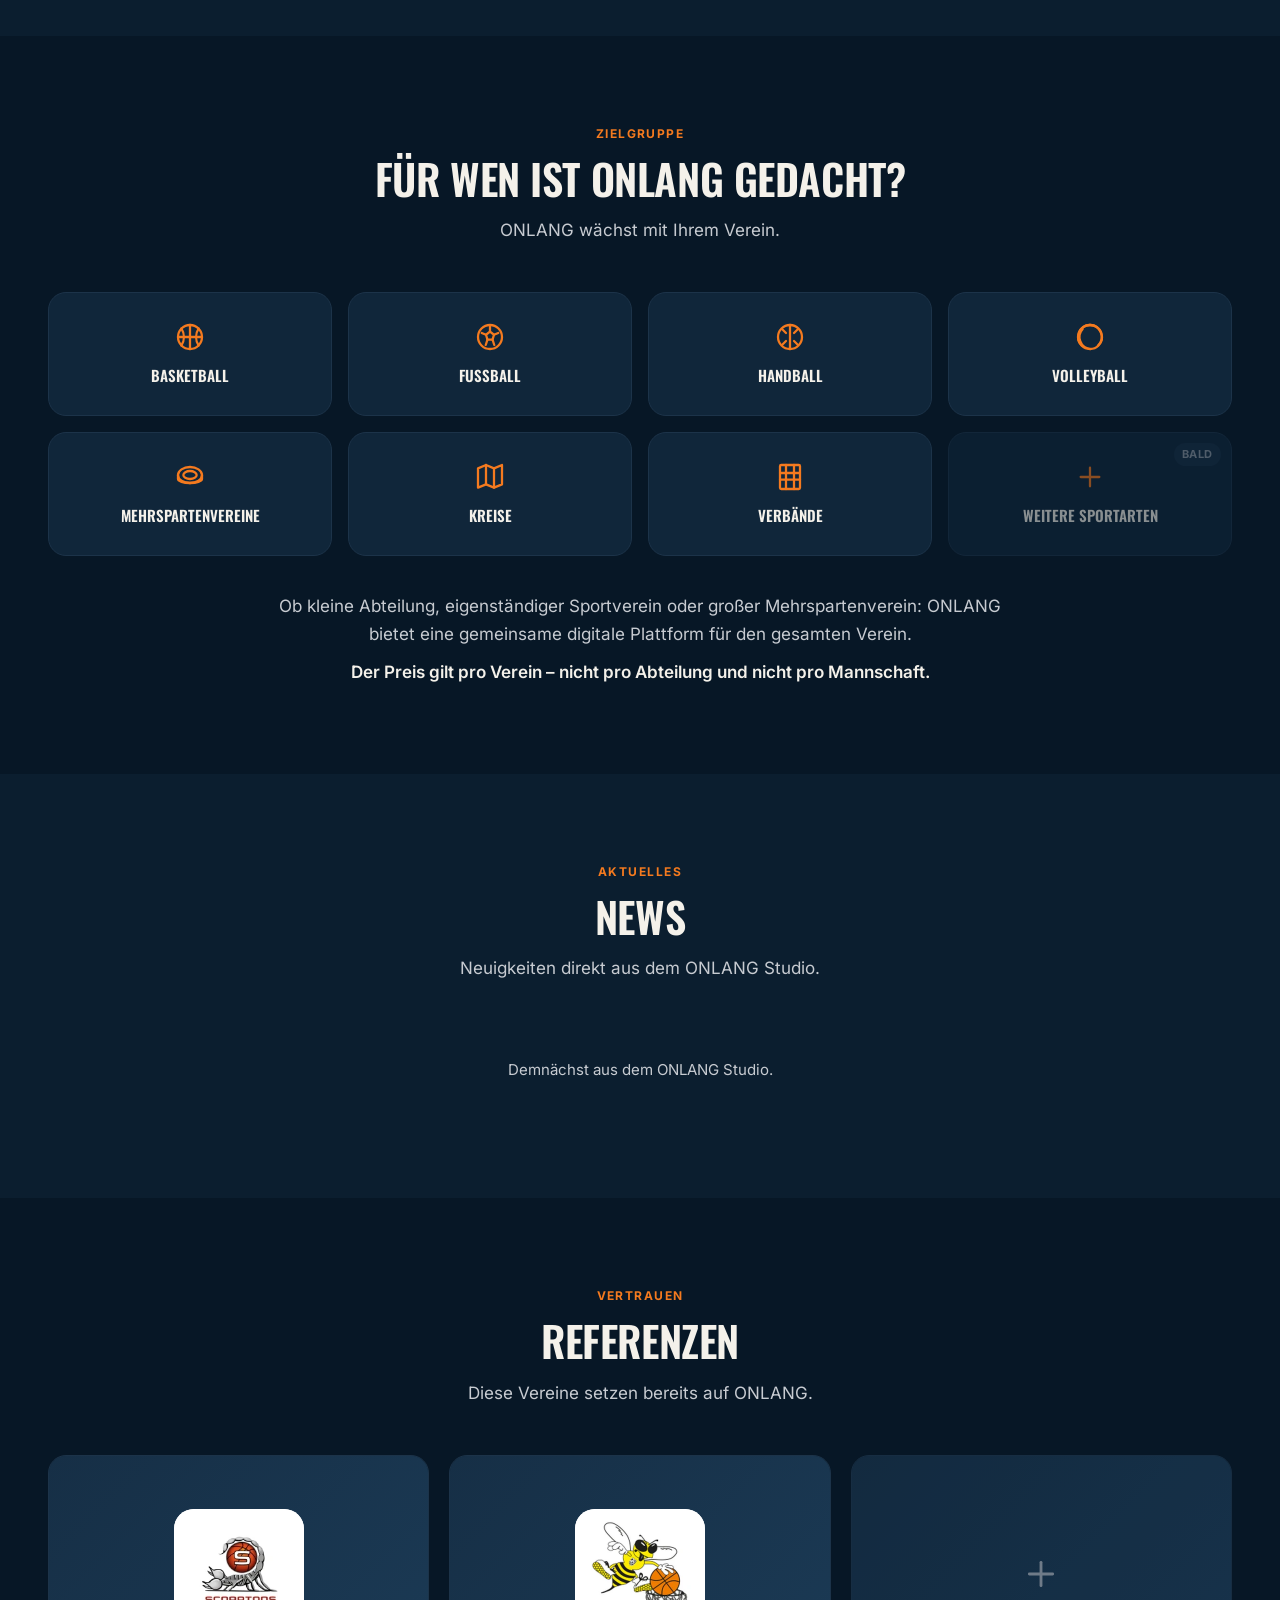
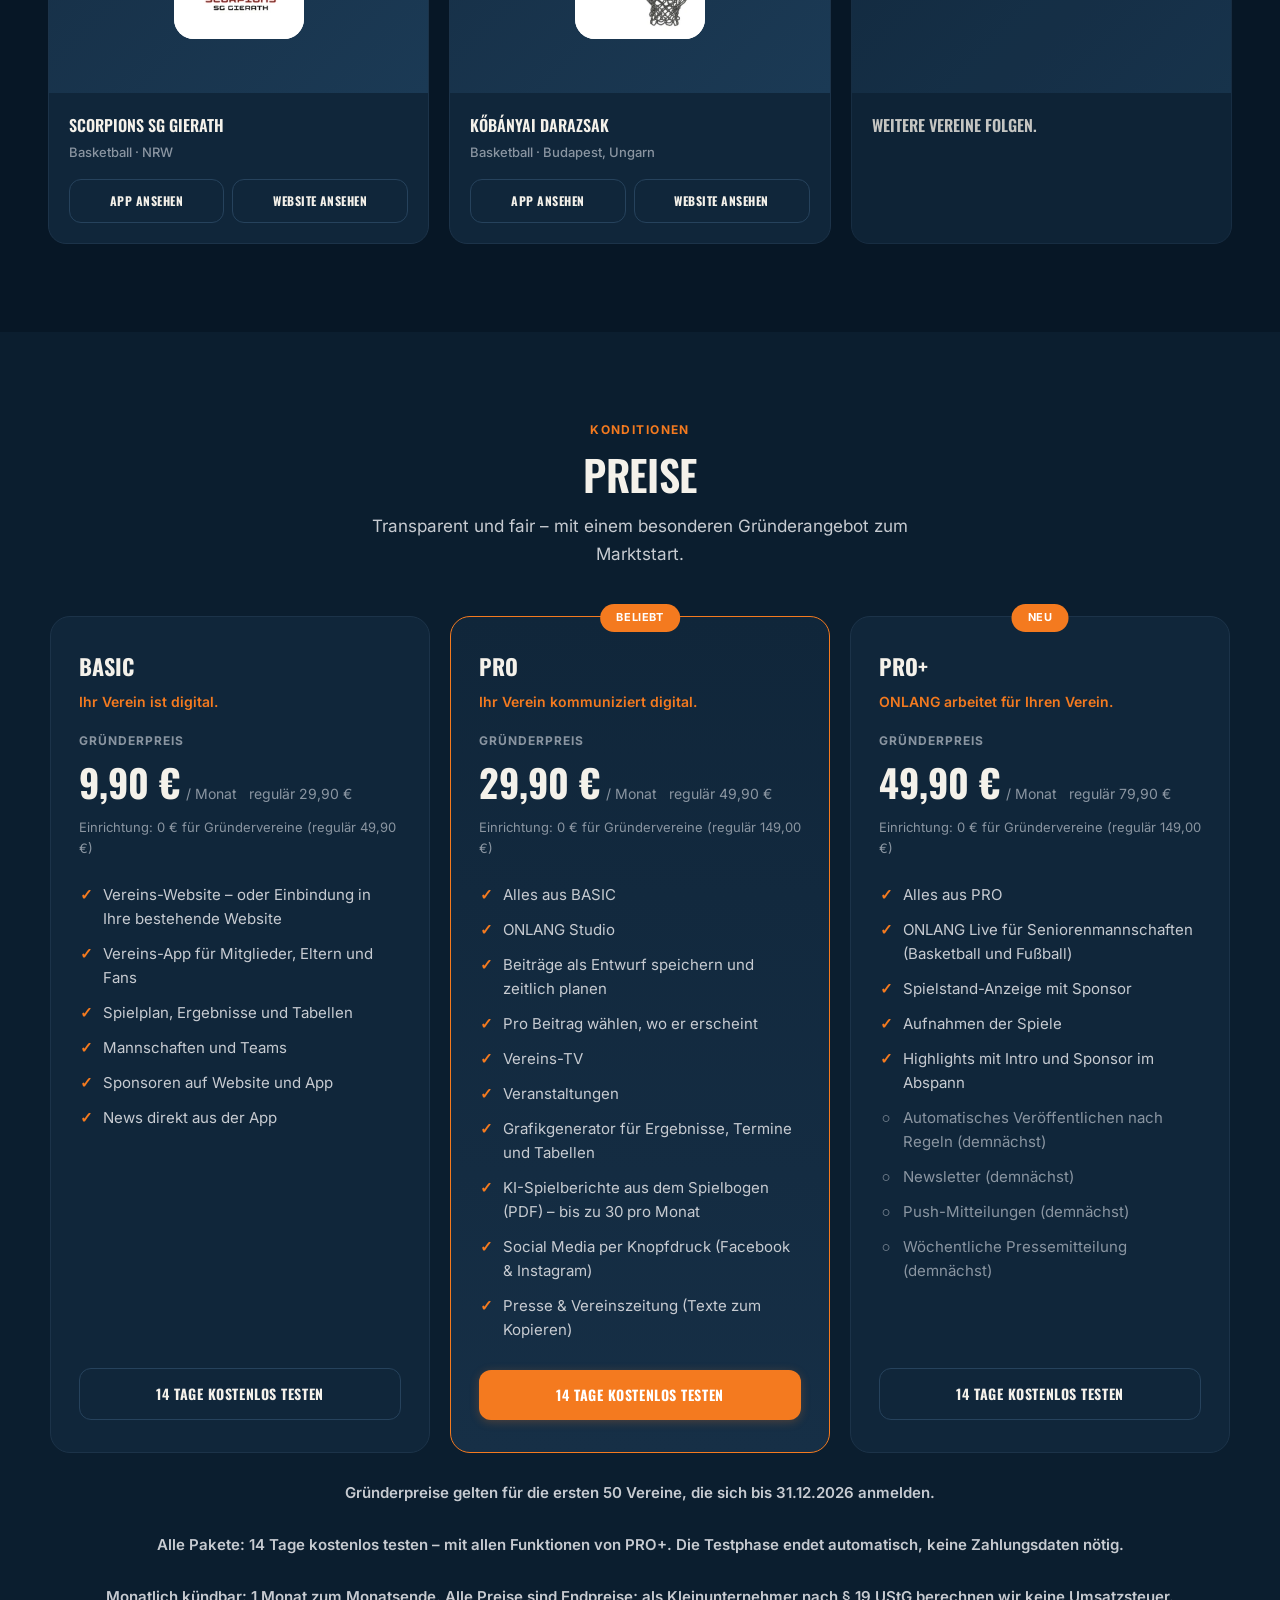
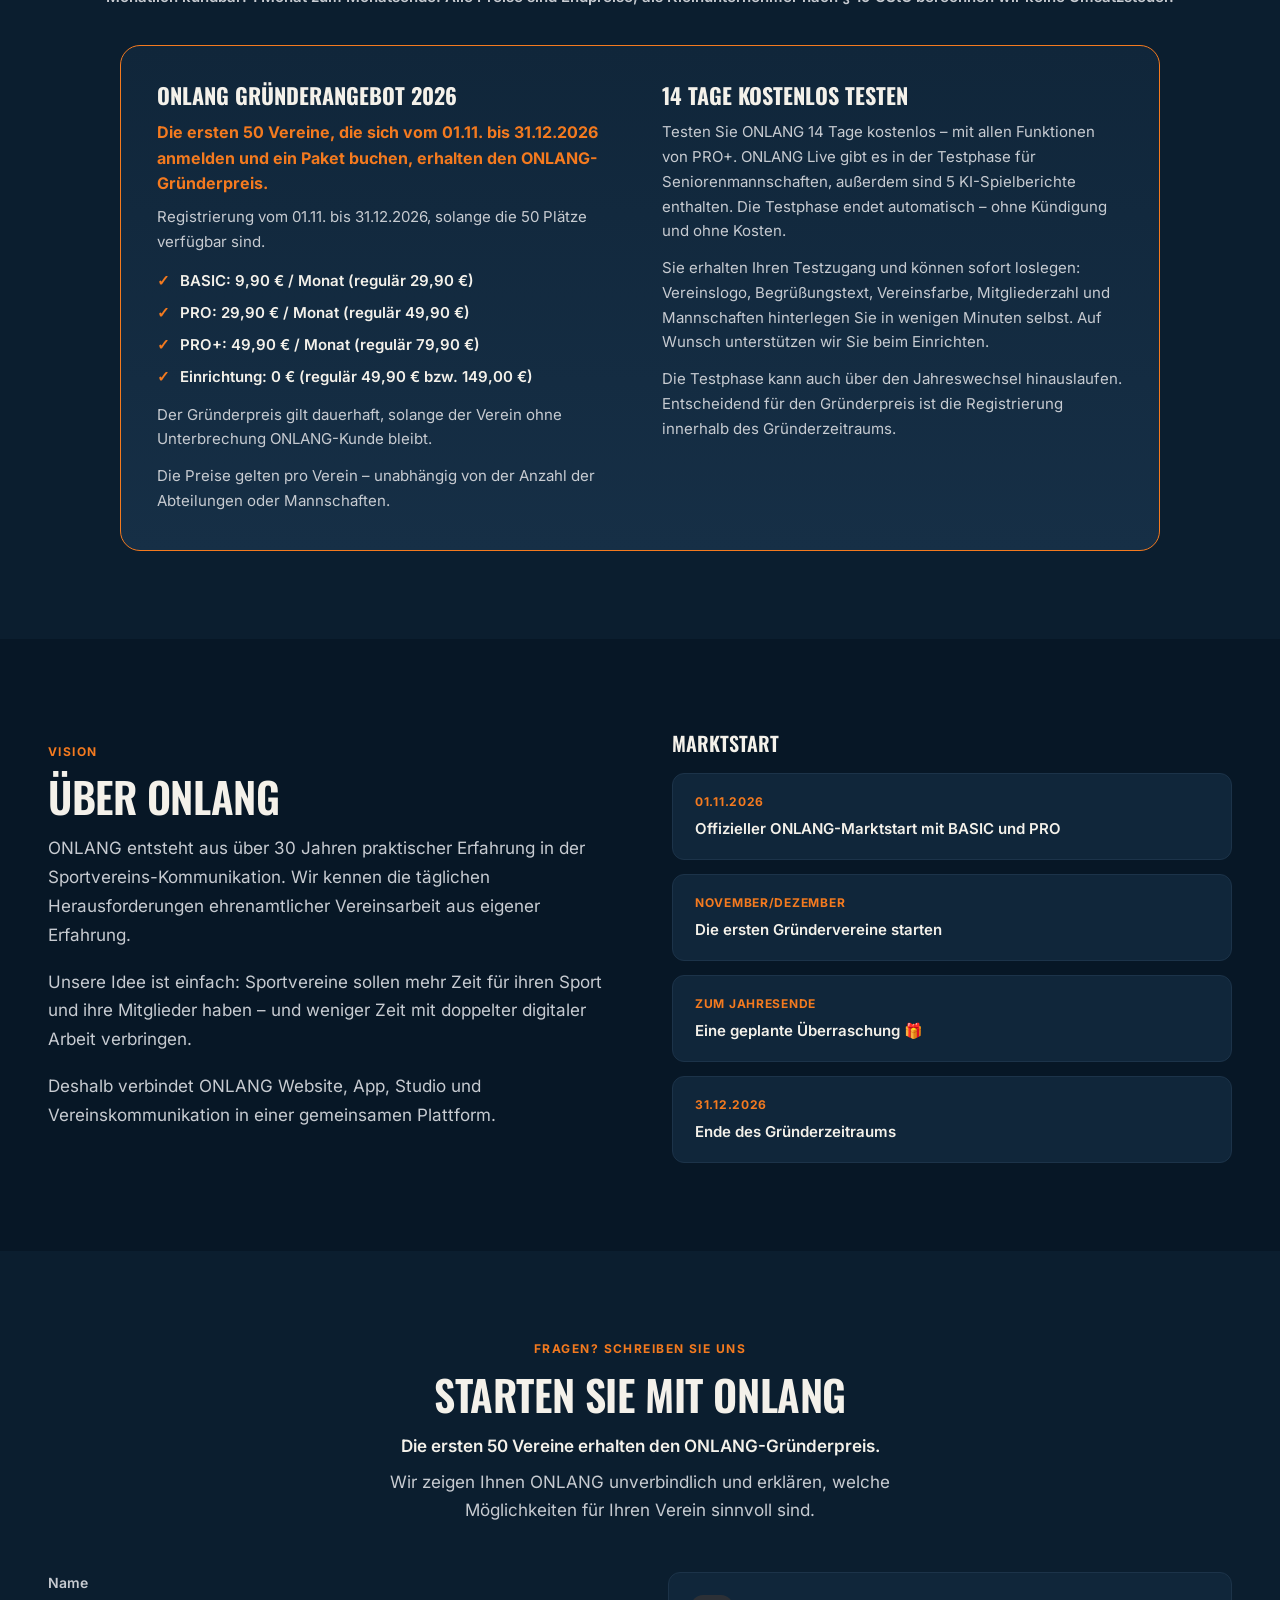
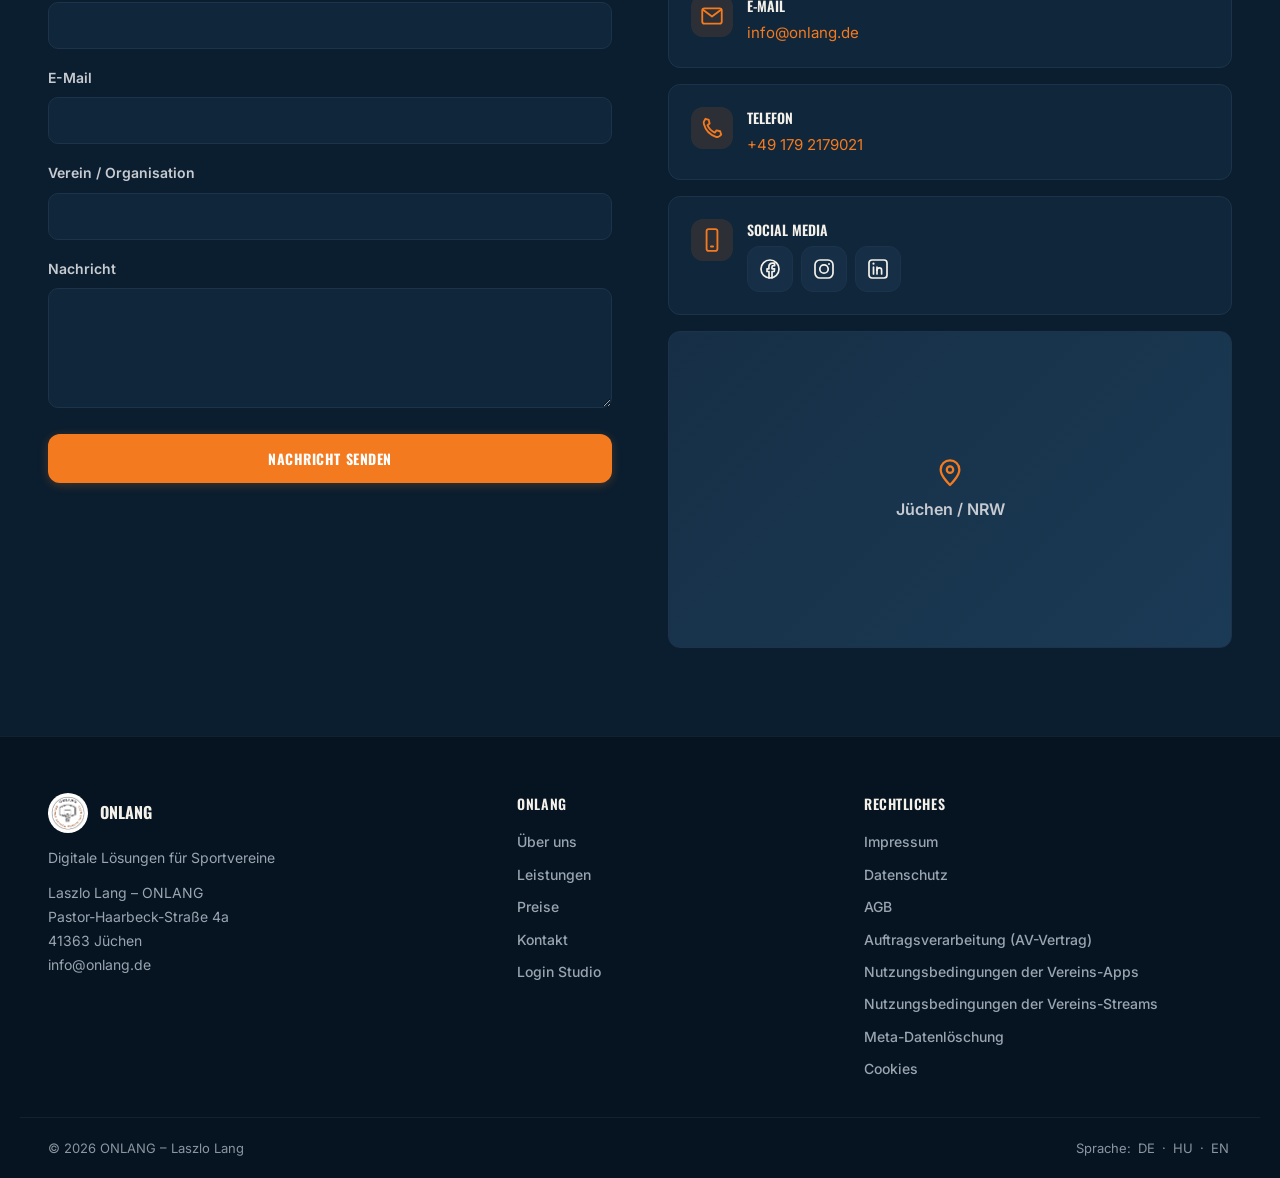
==== commit 18c50eae: "Preise: drei Pakete BASIC / PRO / PRO+ (DE/EN/HU) – nur Vorschau - PRO+-Karte neu (Neu, 49,90 / 79,9" ====
--- a/index.html
+++ b/index.html
@@ -463,6 +463,9 @@
 @media(max-width:640px){.hero-visual{display:none;}}
 @media(max-width:860px){.angebot{grid-template-columns:1fr;gap:28px;padding:26px 22px;}}
 @media(max-width:760px){.preis-grid-2{grid-template-columns:1fr;max-width:420px;}}
+/* 3 Pakete (B4, 26.11.2026): breit 3 Spalten, sonst untereinander */
+.preis-grid-3{grid-template-columns:repeat(3,1fr);max-width:1180px;}
+@media(max-width:1024px){.preis-grid-3{grid-template-columns:1fr;max-width:420px;}}
 
 /* ═══════════════════════════════════════════════════════
    SCROLL REVEAL (leichtes Fade-In)
@@ -817,7 +820,7 @@
       <h2 class="sec-title" data-i18n="web_nav_preise">Preise</h2>
       <p class="sec-sub" data-i18n="web_preise_subtitle">Transparent und fair – mit einem besonderen Gründerangebot zum Marktstart.</p>
     </div>
-    <div class="preis-grid preis-grid-2">
+    <div class="preis-grid preis-grid-2 preis-grid-3">
       <div class="preis-card">
         <div class="preis-name">BASIC</div>
         <div class="preis-tag" data-i18n="web_preis_basic_tag">Ihr Verein ist digital.</div>
@@ -847,20 +850,38 @@
           <div class="preis-feature"><span class="preis-feature-ico">✓</span><span data-i18n="web_preis_pro_f3">Beiträge als Entwurf speichern und zeitlich planen</span></div>
           <div class="preis-feature"><span class="preis-feature-ico">✓</span><span data-i18n="web_preis_pro_f4">Pro Beitrag wählen, wo er erscheint</span></div>
           <div class="preis-feature"><span class="preis-feature-ico">✓</span><span data-i18n="web_preis_pro_f5">Vereins-TV</span></div>
-          <div class="preis-feature dim"><span class="preis-feature-ico">○</span><span data-i18n="web_preis_pro_f6">Push-Mitteilungen (in Kürze)</span></div>
           <div class="preis-feature"><span class="preis-feature-ico">✓</span><span data-i18n="web_preis_pro_f7">Veranstaltungen</span></div>
           <div class="preis-feature"><span class="preis-feature-ico">✓</span><span data-i18n="web_preis_pro_f8">Grafikgenerator für Ergebnisse, Termine und Tabellen</span></div>
-          <div class="preis-feature"><span class="preis-feature-ico">✓</span><span data-i18n="web_preis_pro_f9">KI-Spielberichte aus dem Spielbogen (PDF)</span></div>
+          <div class="preis-feature"><span class="preis-feature-ico">✓</span><span data-i18n="web_preis_pro_f9">KI-Spielberichte aus dem Spielbogen (PDF) – bis zu 30 pro Monat</span></div>
           <div class="preis-feature"><span class="preis-feature-ico">✓</span><span data-i18n="web_preis_pro_f10">Social Media per Knopfdruck (Facebook &amp; Instagram)</span></div>
-          <div class="preis-feature dim"><span class="preis-feature-ico">○</span><span data-i18n="web_preis_pro_f11">Newsletter (in Kürze)</span></div>
           <div class="preis-feature"><span class="preis-feature-ico">✓</span><span data-i18n="web_preis_pro_f12">Presse &amp; Vereinszeitung (Texte zum Kopieren)</span></div>
         </div>
         <a class="btn btn-primary btn-block" href="https://anmeldung.onlang.de/?lang=de&amp;paket=pro" data-paket="pro" data-i18n="web_btn_kostenlos_testen">14 Tage kostenlos testen</a>
       </div>
-    </div>
-    <p class="preis-hinweis" data-i18n="web_preis_beide">Beide Pakete: 14 Tage kostenlos testen – mit vollem PRO-Umfang. Die Testphase endet automatisch, keine Zahlungsdaten nötig.</p>
+      <div class="preis-card">
+        <div class="preis-badge" data-i18n="web_badge_neu">Neu</div>
+        <div class="preis-name">PRO+</div>
+        <div class="preis-tag" data-i18n="web_preis_proplus_tag">ONLANG arbeitet für Ihren Verein.</div>
+        <div class="preis-label" data-i18n="web_preis_gruenderpreis">Gründerpreis</div>
+        <div class="preis-price"><span class="preis-amount" data-i18n="web_preis_proplus_betrag">49,90 €</span><span class="preis-period" data-i18n="web_preis_pro_monat">/ Monat</span><span class="preis-statt" data-i18n="web_preis_proplus_statt">regulär 79,90 €</span></div>
+        <div class="preis-setup" data-i18n="web_preis_proplus_einrichtung">Einrichtung: 0 € für Gründervereine (regulär 149,00 €)</div>
+        <div class="preis-features">
+          <div class="preis-feature"><span class="preis-feature-ico">✓</span><span data-i18n="web_preis_proplus_f1">Alles aus PRO</span></div>
+          <div class="preis-feature"><span class="preis-feature-ico">✓</span><span data-i18n="web_preis_proplus_f2">ONLANG Live für Seniorenmannschaften (Basketball und Fußball)</span></div>
+          <div class="preis-feature"><span class="preis-feature-ico">✓</span><span data-i18n="web_preis_proplus_f3">Spielstand-Anzeige mit Sponsor</span></div>
+          <div class="preis-feature"><span class="preis-feature-ico">✓</span><span data-i18n="web_preis_proplus_f4">Aufnahmen der Spiele</span></div>
+          <div class="preis-feature"><span class="preis-feature-ico">✓</span><span data-i18n="web_preis_proplus_f5">Highlights mit Intro und Sponsor im Abspann</span></div>
+          <div class="preis-feature dim"><span class="preis-feature-ico">○</span><span data-i18n="web_preis_proplus_f6">Automatisches Veröffentlichen nach Regeln (demnächst)</span></div>
+          <div class="preis-feature dim"><span class="preis-feature-ico">○</span><span data-i18n="web_preis_proplus_f7">Newsletter (demnächst)</span></div>
+          <div class="preis-feature dim"><span class="preis-feature-ico">○</span><span data-i18n="web_preis_proplus_f8">Push-Mitteilungen (demnächst)</span></div>
+          <div class="preis-feature dim"><span class="preis-feature-ico">○</span><span data-i18n="web_preis_proplus_f9">Wöchentliche Pressemitteilung (demnächst)</span></div>
+        </div>
+        <a class="btn btn-ghost btn-block" href="https://anmeldung.onlang.de/?lang=de&amp;paket=pro_plus" data-paket="pro_plus" data-i18n="web_btn_kostenlos_testen">14 Tage kostenlos testen</a>
+      </div>
+    </div>
+    <p class="preis-hinweis" data-i18n="web_preis_gruender_kurz">Gründerpreise gelten für die ersten 50 Vereine, die sich bis 31.12.2026 anmelden.</p>
+    <p class="preis-hinweis" data-i18n="web_preis_beide">Alle Pakete: 14 Tage kostenlos testen – mit allen Funktionen von PRO+. Die Testphase endet automatisch, keine Zahlungsdaten nötig.</p>
     <p class="preis-hinweis" data-i18n="web_preis_hinweis">Monatlich kündbar: 1 Monat zum Monatsende. Alle Preise sind Endpreise; als Kleinunternehmer nach § 19 UStG berechnen wir keine Umsatzsteuer.</p>
-    <div class="preis-streifen" data-i18n="web_preis_proplus">Demnächst: PRO+ – Eine geplante Überraschung für Vereine mit großen Plänen.</div>
 
     <!-- Gründerangebot + Testphase in einem Kasten -->
     <div class="angebot">
@@ -871,6 +892,7 @@
         <div class="angebot-liste">
           <div class="preis-feature"><span class="preis-feature-ico">✓</span><span data-i18n="web_gruender_basic">BASIC: 9,90 € / Monat (regulär 29,90 €)</span></div>
           <div class="preis-feature"><span class="preis-feature-ico">✓</span><span data-i18n="web_gruender_pro">PRO: 29,90 € / Monat (regulär 49,90 €)</span></div>
+          <div class="preis-feature"><span class="preis-feature-ico">✓</span><span data-i18n="web_gruender_proplus">PRO+: 49,90 € / Monat (regulär 79,90 €)</span></div>
           <div class="preis-feature"><span class="preis-feature-ico">✓</span><span data-i18n="web_gruender_einrichtung">Einrichtung: 0 € (regulär 49,90 € bzw. 149,00 €)</span></div>
         </div>
         <p data-i18n="web_gruender_dauerhaft">Der Gründerpreis gilt dauerhaft, solange der Verein ohne Unterbrechung ONLANG-Kunde bleibt.</p>
@@ -878,7 +900,7 @@
       </div>
       <div>
         <div class="angebot-title" data-i18n="web_test_title">14 Tage kostenlos testen</div>
-        <p data-i18n="web_test_p1">Testen Sie ONLANG 14 Tage kostenlos mit dem vollen PRO-Umfang. Die Testphase endet automatisch – ohne Kündigung und ohne Kosten. In der Testphase sind 5 KI-Spielberichte enthalten. Entdecken Sie App, Website, Studio und Vereins-TV Ihres Vereins.</p>
+        <p data-i18n="web_test_p1">Testen Sie ONLANG 14 Tage kostenlos – mit allen Funktionen von PRO+. ONLANG Live gibt es in der Testphase für Seniorenmannschaften, außerdem sind 5 KI-Spielberichte enthalten. Die Testphase endet automatisch – ohne Kündigung und ohne Kosten.</p>
         <p data-i18n="web_test_p2">Sie erhalten Ihren Testzugang und können sofort loslegen: Vereinslogo, Begrüßungstext, Vereinsfarbe, Mitgliederzahl und Mannschaften hinterlegen Sie in wenigen Minuten selbst. Auf Wunsch unterstützen wir Sie beim Einrichten.</p>
         <p data-i18n="web_test_p3">Die Testphase kann auch über den Jahreswechsel hinauslaufen. Entscheidend für den Gründerpreis ist die Registrierung innerhalb des Gründerzeitraums.</p>
       </div>
@@ -1108,16 +1130,13 @@
     web_preis_pro_f3:'Beiträge als Entwurf speichern und zeitlich planen',
     web_preis_pro_f4:'Pro Beitrag wählen, wo er erscheint',
     web_preis_pro_f5:'Vereins-TV',
-    web_preis_pro_f6:'Push-Mitteilungen (in Kürze)',
     web_preis_pro_f7:'Veranstaltungen',
     web_preis_pro_f8:'Grafikgenerator für Ergebnisse, Termine und Tabellen',
-    web_preis_pro_f9:'KI-Spielberichte aus dem Spielbogen (PDF)',
+    web_preis_pro_f9:'KI-Spielberichte aus dem Spielbogen (PDF) – bis zu 30 pro Monat',
     web_preis_pro_f10:'Social Media per Knopfdruck (Facebook & Instagram)',
-    web_preis_pro_f11:'Newsletter (in Kürze)',
     web_preis_pro_f12:'Presse & Vereinszeitung (Texte zum Kopieren)',
-    web_preis_beide:'Beide Pakete: 14 Tage kostenlos testen – mit vollem PRO-Umfang. Die Testphase endet automatisch, keine Zahlungsdaten nötig.',
+    web_preis_beide:'Alle Pakete: 14 Tage kostenlos testen – mit allen Funktionen von PRO+. Die Testphase endet automatisch, keine Zahlungsdaten nötig.',
     web_preis_hinweis:'Monatlich kündbar: 1 Monat zum Monatsende. Alle Preise sind Endpreise; als Kleinunternehmer nach § 19 UStG berechnen wir keine Umsatzsteuer.',
-    web_preis_proplus:'Demnächst: PRO+ – Eine geplante Überraschung für Vereine mit großen Plänen.',
     web_gruender_title:'ONLANG Gründerangebot 2026',
     web_gruender_lead:'Die ersten 50 Vereine, die sich vom 01.11. bis 31.12.2026 anmelden und ein Paket buchen, erhalten den ONLANG-Gründerpreis.',
     web_gruender_zeitraum:'Registrierung vom 01.11. bis 31.12.2026, solange die 50 Plätze verfügbar sind.',
@@ -1126,8 +1145,24 @@
     web_gruender_einrichtung:'Einrichtung: 0 € (regulär 49,90 € bzw. 149,00 €)',
     web_gruender_dauerhaft:'Der Gründerpreis gilt dauerhaft, solange der Verein ohne Unterbrechung ONLANG-Kunde bleibt.',
     web_gruender_pro_verein:'Die Preise gelten pro Verein – unabhängig von der Anzahl der Abteilungen oder Mannschaften.',
+    web_badge_neu:'Neu',
+    web_preis_proplus_tag:'ONLANG arbeitet für Ihren Verein.',
+    web_preis_proplus_betrag:'49,90 €',
+    web_preis_proplus_statt:'regulär 79,90 €',
+    web_preis_proplus_einrichtung:'Einrichtung: 0 € für Gründervereine (regulär 149,00 €)',
+    web_preis_proplus_f1:'Alles aus PRO',
+    web_preis_proplus_f2:'ONLANG Live für Seniorenmannschaften (Basketball und Fußball)',
+    web_preis_proplus_f3:'Spielstand-Anzeige mit Sponsor',
+    web_preis_proplus_f4:'Aufnahmen der Spiele',
+    web_preis_proplus_f5:'Highlights mit Intro und Sponsor im Abspann',
+    web_preis_proplus_f6:'Automatisches Veröffentlichen nach Regeln (demnächst)',
+    web_preis_proplus_f7:'Newsletter (demnächst)',
+    web_preis_proplus_f8:'Push-Mitteilungen (demnächst)',
+    web_preis_proplus_f9:'Wöchentliche Pressemitteilung (demnächst)',
+    web_preis_gruender_kurz:'Gründerpreise gelten für die ersten 50 Vereine, die sich bis 31.12.2026 anmelden.',
+    web_gruender_proplus:'PRO+: 49,90 € / Monat (regulär 79,90 €)',
     web_test_title:'14 Tage kostenlos testen',
-    web_test_p1:'Testen Sie ONLANG 14 Tage kostenlos mit dem vollen PRO-Umfang. Die Testphase endet automatisch – ohne Kündigung und ohne Kosten. In der Testphase sind 5 KI-Spielberichte enthalten. Entdecken Sie App, Website, Studio und Vereins-TV Ihres Vereins.',
+    web_test_p1:'Testen Sie ONLANG 14 Tage kostenlos – mit allen Funktionen von PRO+. ONLANG Live gibt es in der Testphase für Seniorenmannschaften, außerdem sind 5 KI-Spielberichte enthalten. Die Testphase endet automatisch – ohne Kündigung und ohne Kosten.',
     web_test_p2:'Sie erhalten Ihren Testzugang und können sofort loslegen: Vereinslogo, Begrüßungstext, Vereinsfarbe, Mitgliederzahl und Mannschaften hinterlegen Sie in wenigen Minuten selbst. Auf Wunsch unterstützen wir Sie beim Einrichten.',
     web_test_p3:'Die Testphase kann auch über den Jahreswechsel hinauslaufen. Entscheidend für den Gründerpreis ist die Registrierung innerhalb des Gründerzeitraums.',
     web_ueber_p2:'Unsere Idee ist einfach: Sportvereine sollen mehr Zeit für ihren Sport und ihre Mitglieder haben – und weniger Zeit mit doppelter digitaler Arbeit verbringen.',
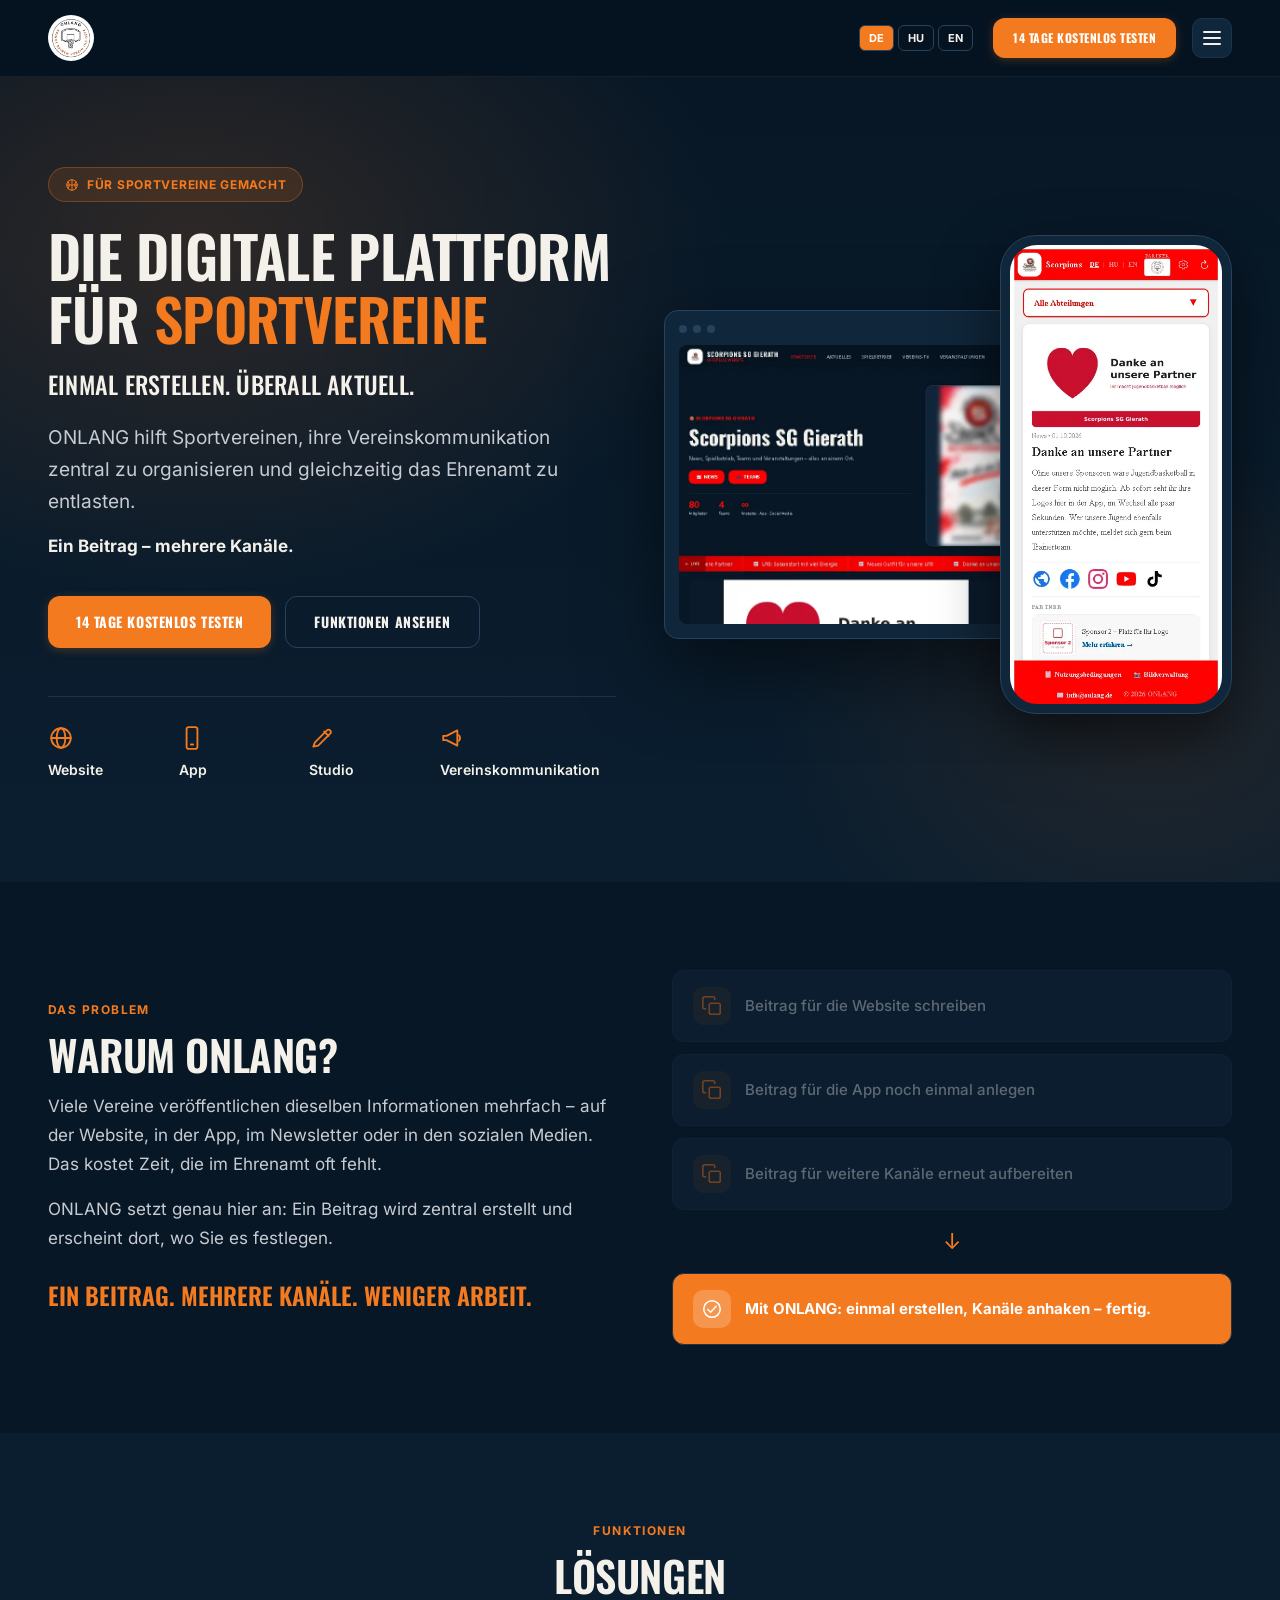
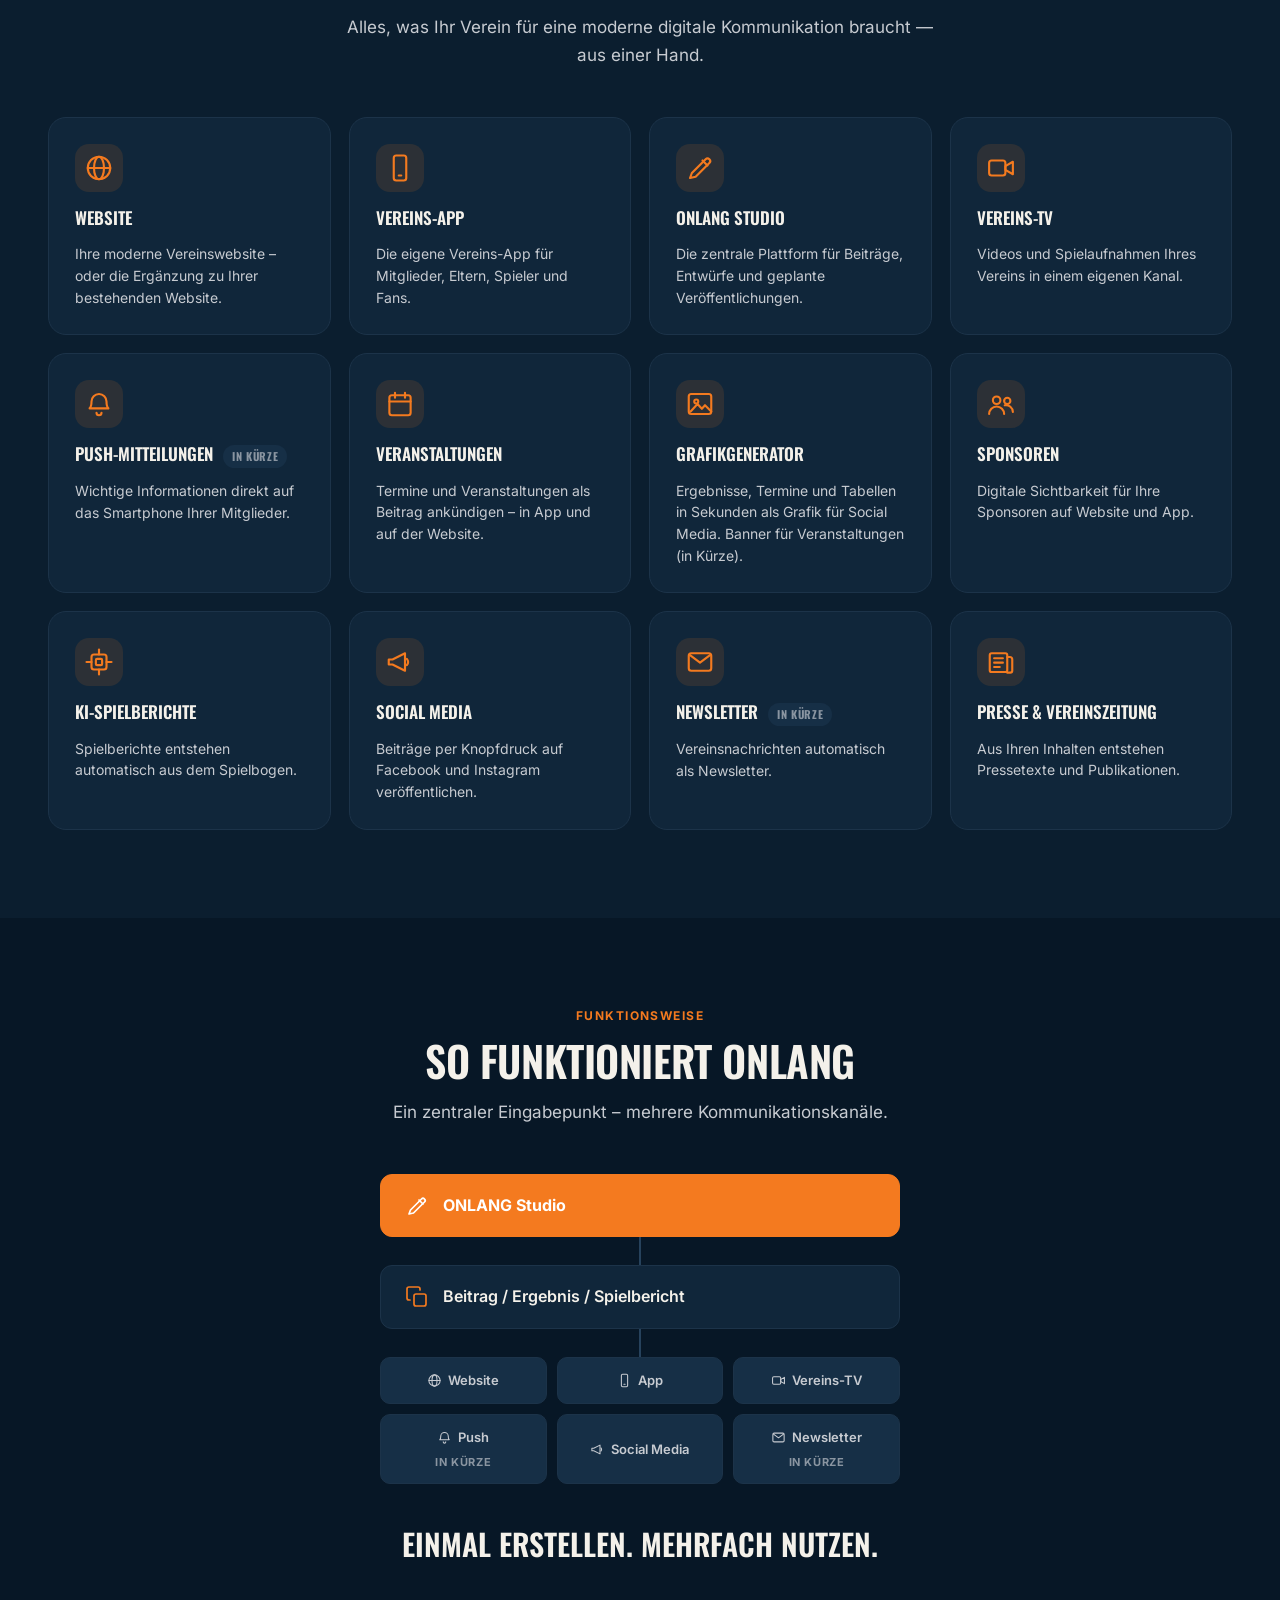
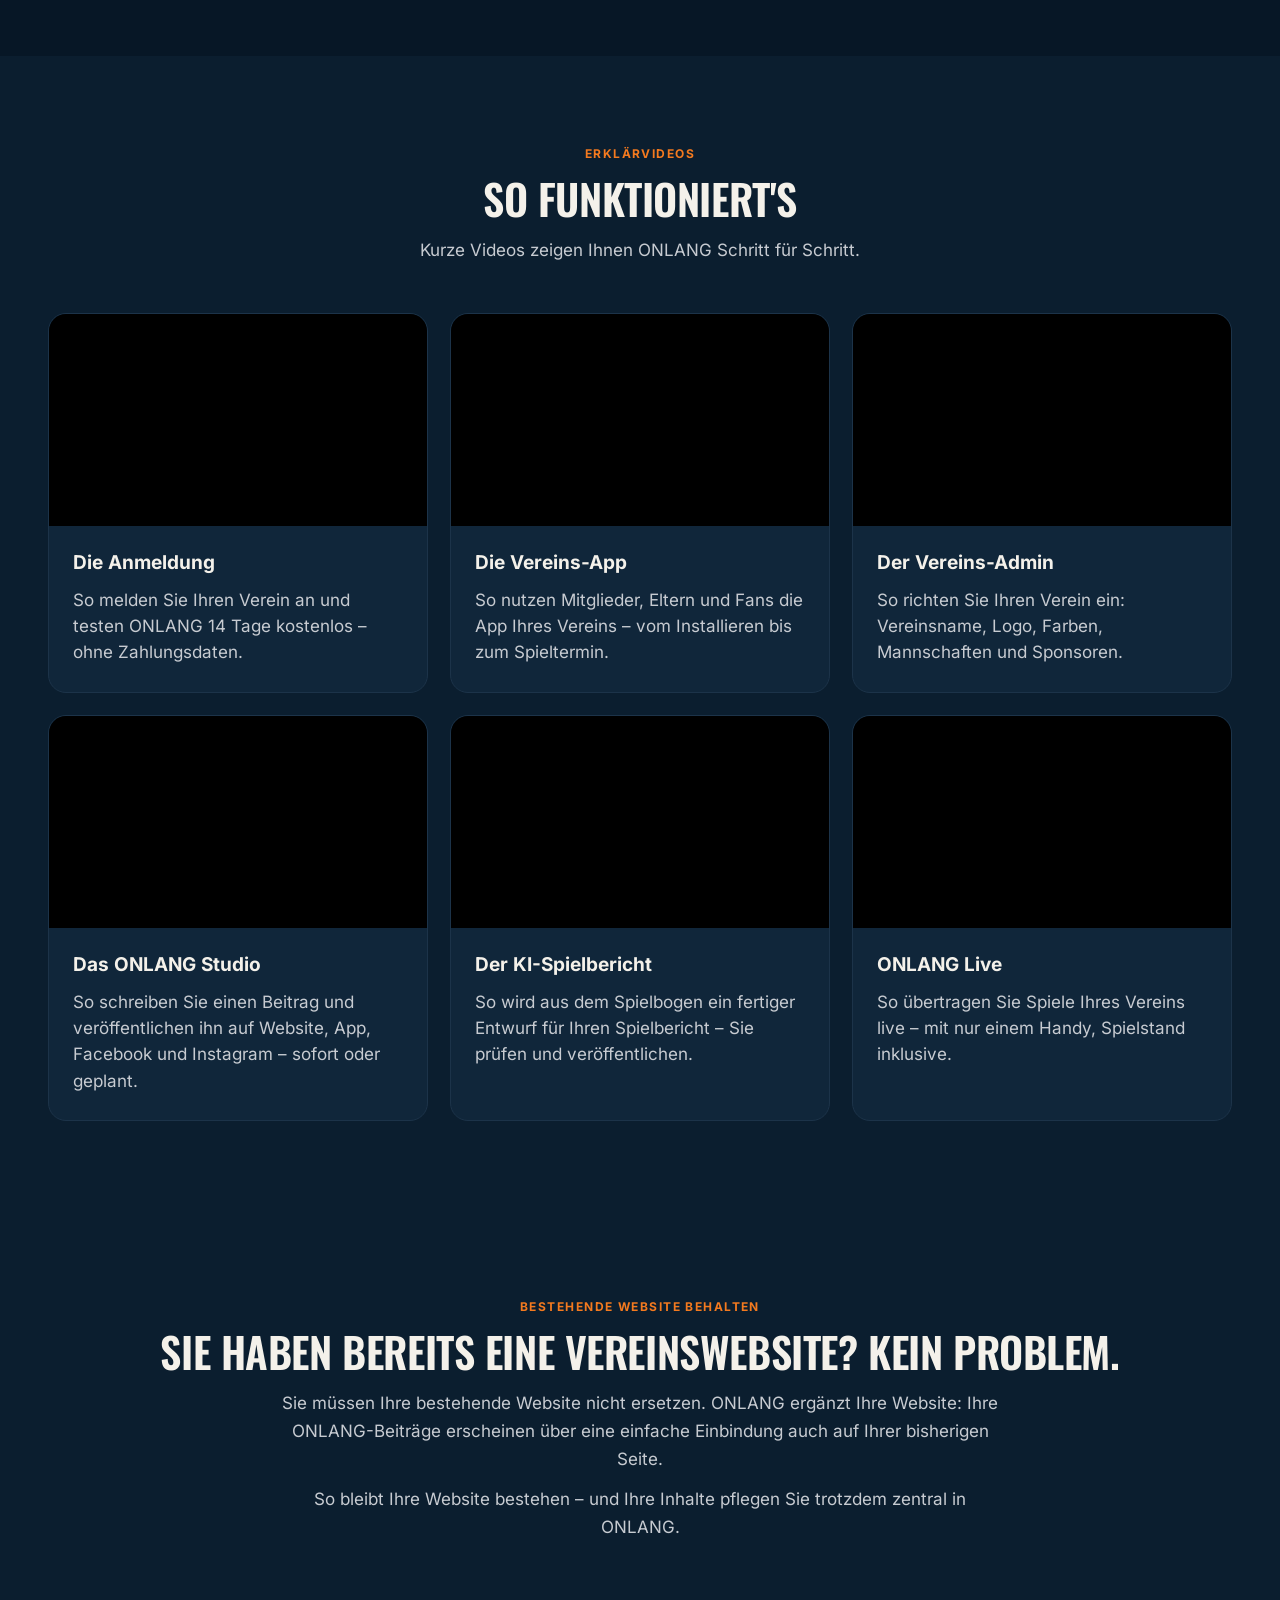
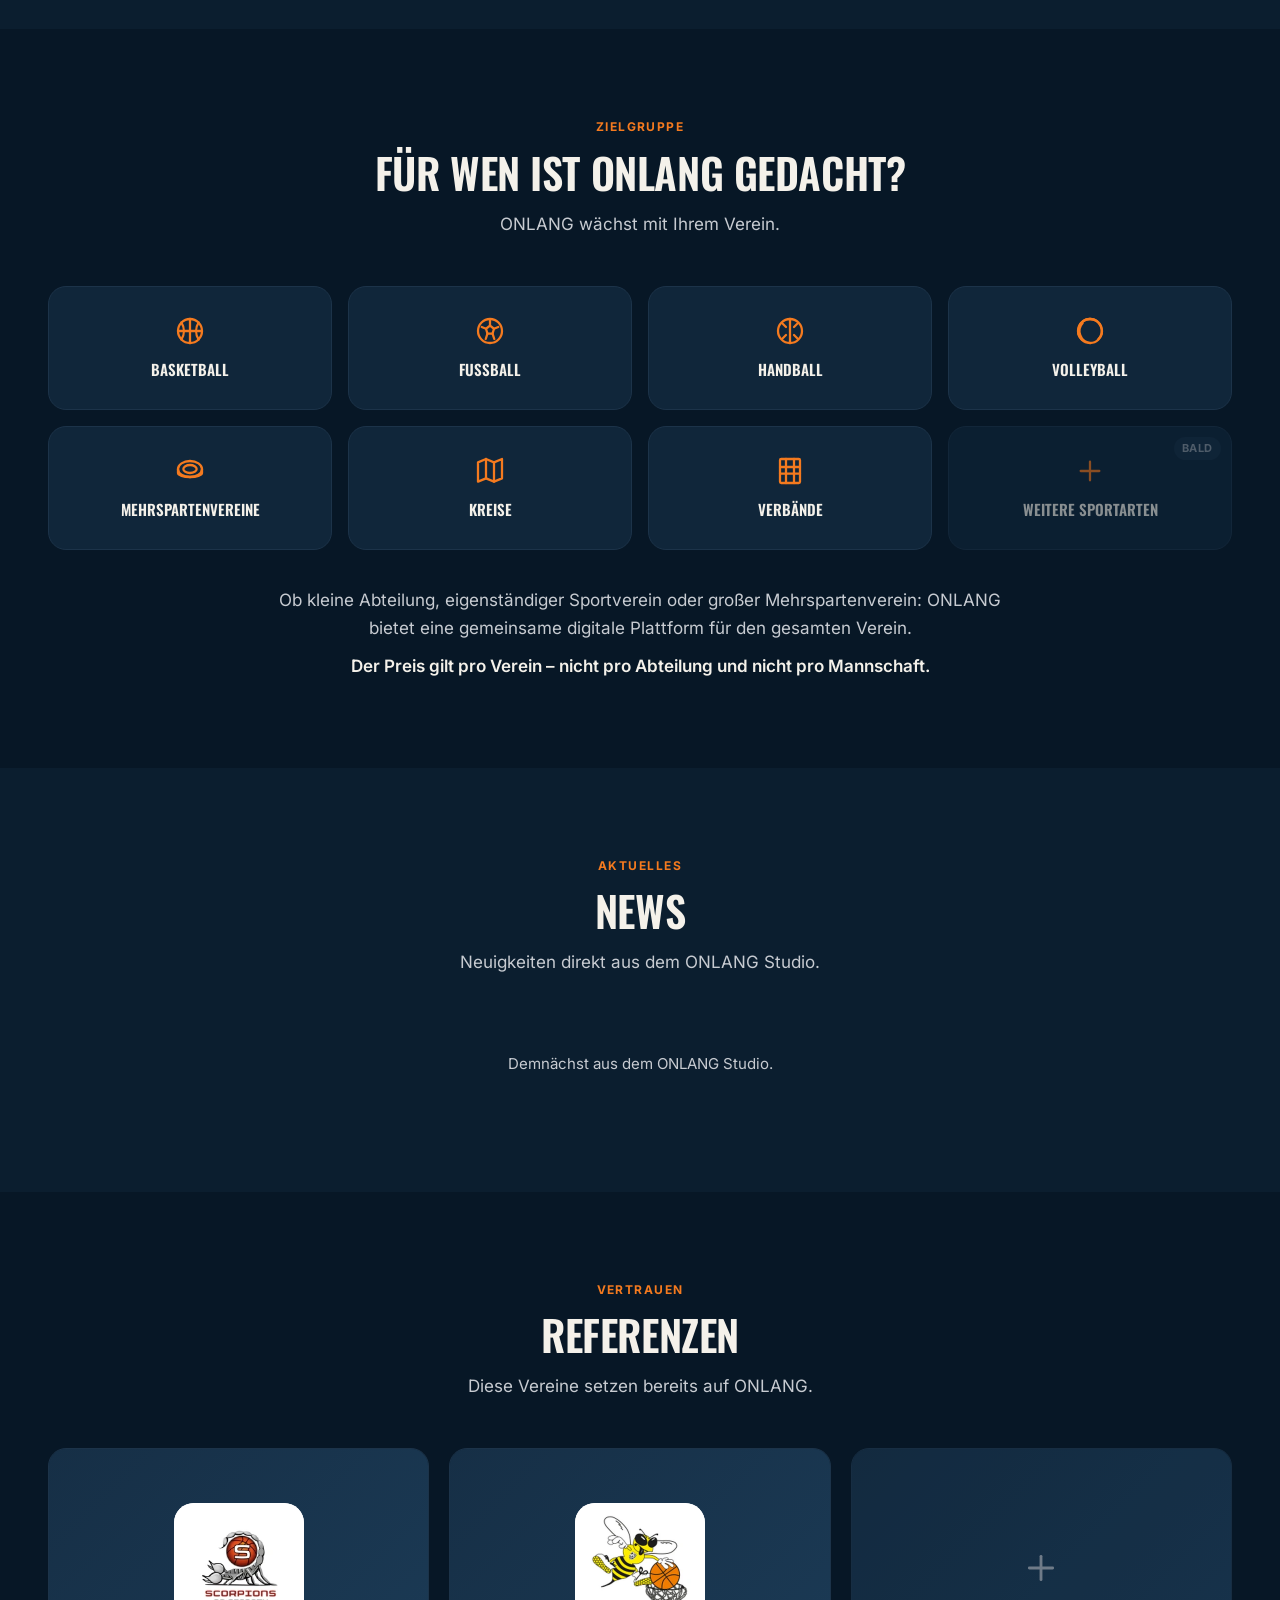
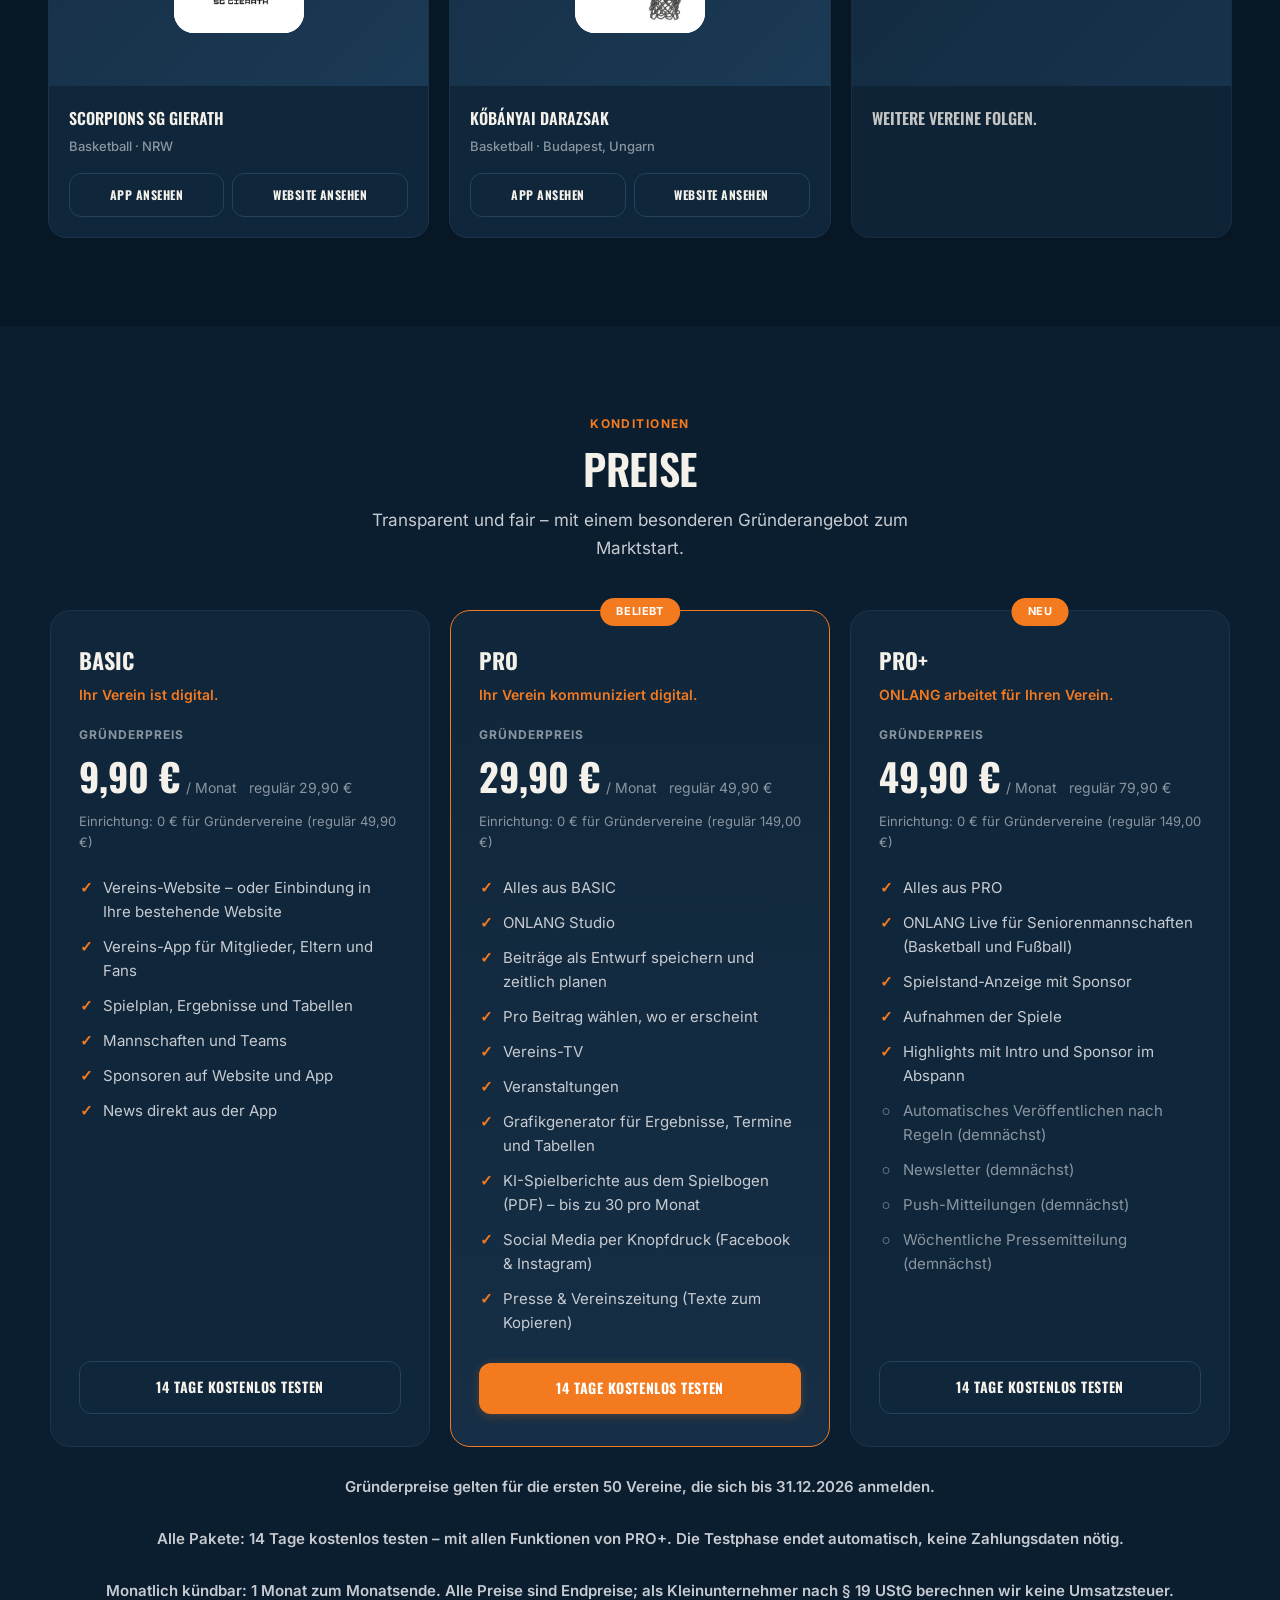
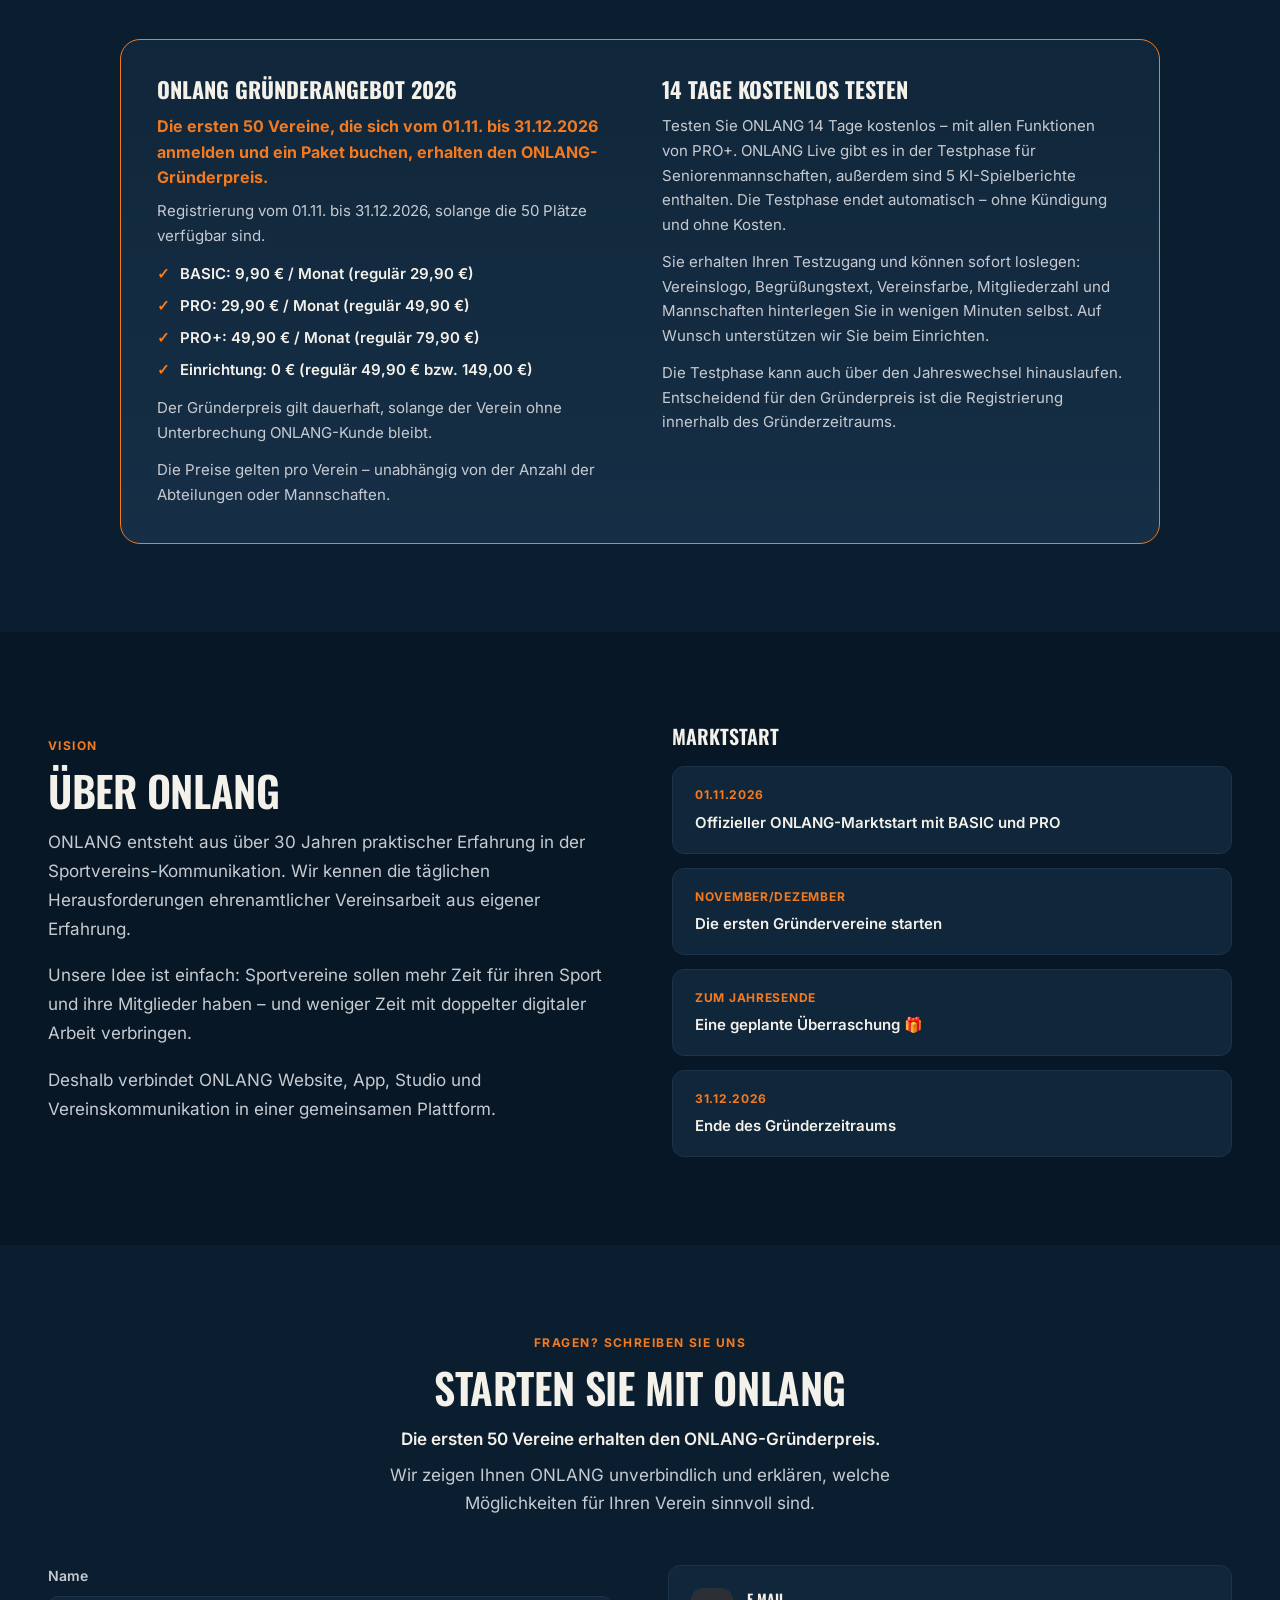
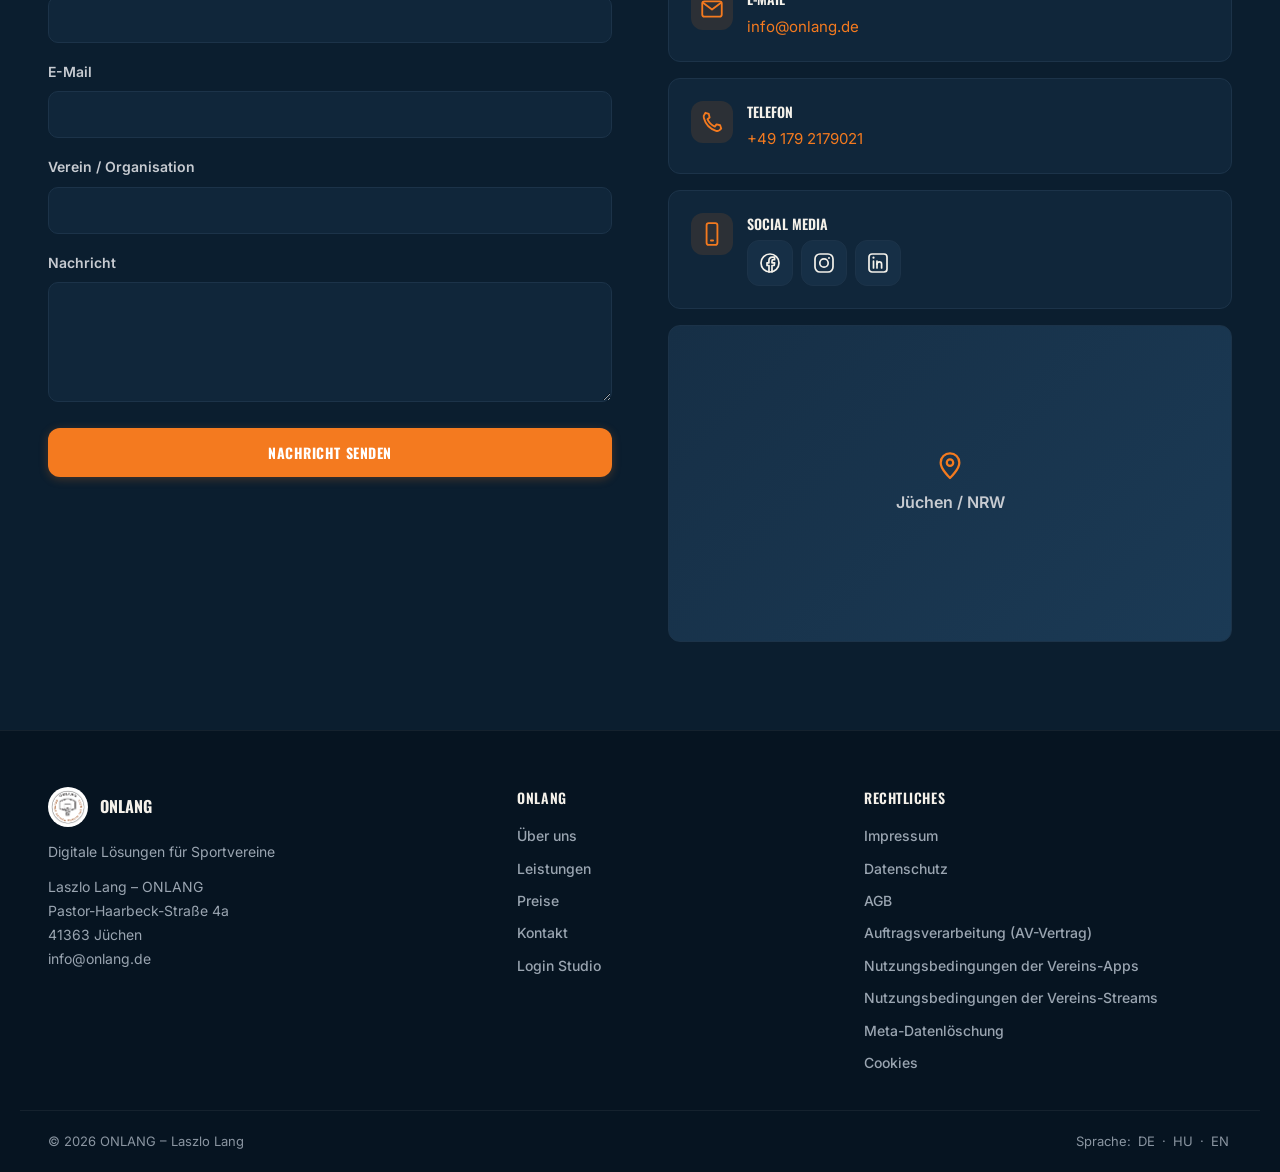
==== commit 07bd0d18: "AGB Fassung 2026-12-01 (6 (1) Testphase PRO+, Live nur Senioren) + Loesungen: "in Kuerze" bei KI, So" ====
--- a/index.html
+++ b/index.html
@@ -629,10 +629,10 @@
       <div class="loes-card"><div class="loes-ico"><svg class="ico" aria-hidden="true"><use href="#i-calendar"></use></svg></div><div class="loes-name"><span data-i18n="web_loes_veranstaltungen_name">Veranstaltungen</span></div><div class="loes-desc" data-i18n="web_loes_veranstaltungen_desc">Termine und Veranstaltungen als Beitrag ankündigen – in App und auf der Website.</div></div>
       <div class="loes-card"><div class="loes-ico"><svg class="ico" aria-hidden="true"><use href="#i-image"></use></svg></div><div class="loes-name"><span data-i18n="web_loes_grafik_name">Grafikgenerator</span></div><div class="loes-desc" data-i18n="web_loes_grafik_desc">Ergebnisse, Termine und Tabellen in Sekunden als Grafik für Social Media. Banner für Veranstaltungen (in Kürze).</div></div>
       <div class="loes-card"><div class="loes-ico"><svg class="ico" aria-hidden="true"><use href="#i-users"></use></svg></div><div class="loes-name"><span data-i18n="web_loes_sponsoren_name">Sponsoren</span></div><div class="loes-desc" data-i18n="web_loes_sponsoren_desc">Digitale Sichtbarkeit für Ihre Sponsoren auf Website und App.</div></div>
-      <div class="loes-card"><div class="loes-ico"><svg class="ico" aria-hidden="true"><use href="#i-cpu"></use></svg></div><div class="loes-name"><span data-i18n="web_loes_ki_name">KI-Spielberichte</span> <span class="loes-soon" data-i18n="web_badge_in_kuerze">in Kürze</span></div><div class="loes-desc" data-i18n="web_loes_ki_desc">Spielberichte entstehen automatisch aus dem Spielbogen.</div></div>
-      <div class="loes-card"><div class="loes-ico"><svg class="ico" aria-hidden="true"><use href="#i-megaphone"></use></svg></div><div class="loes-name"><span data-i18n="web_loes_social_name">Social Media</span> <span class="loes-soon" data-i18n="web_badge_in_kuerze">in Kürze</span></div><div class="loes-desc" data-i18n="web_loes_social_desc">Beiträge per Knopfdruck auf Facebook und Instagram veröffentlichen.</div></div>
+      <div class="loes-card"><div class="loes-ico"><svg class="ico" aria-hidden="true"><use href="#i-cpu"></use></svg></div><div class="loes-name"><span data-i18n="web_loes_ki_name">KI-Spielberichte</span></div><div class="loes-desc" data-i18n="web_loes_ki_desc">Spielberichte entstehen automatisch aus dem Spielbogen.</div></div>
+      <div class="loes-card"><div class="loes-ico"><svg class="ico" aria-hidden="true"><use href="#i-megaphone"></use></svg></div><div class="loes-name"><span data-i18n="web_loes_social_name">Social Media</span></div><div class="loes-desc" data-i18n="web_loes_social_desc">Beiträge per Knopfdruck auf Facebook und Instagram veröffentlichen.</div></div>
       <div class="loes-card"><div class="loes-ico"><svg class="ico" aria-hidden="true"><use href="#i-mail"></use></svg></div><div class="loes-name"><span data-i18n="web_loes_newsletter_name">Newsletter</span> <span class="loes-soon" data-i18n="web_badge_in_kuerze">in Kürze</span></div><div class="loes-desc" data-i18n="web_loes_newsletter_desc">Vereinsnachrichten automatisch als Newsletter.</div></div>
-      <div class="loes-card"><div class="loes-ico"><svg class="ico" aria-hidden="true"><use href="#i-newspaper"></use></svg></div><div class="loes-name"><span data-i18n="web_loes_presse_name">Presse &amp; Vereinszeitung</span> <span class="loes-soon" data-i18n="web_badge_in_kuerze">in Kürze</span></div><div class="loes-desc" data-i18n="web_loes_presse_desc">Aus Ihren Inhalten entstehen Pressetexte und Publikationen.</div></div>
+      <div class="loes-card"><div class="loes-ico"><svg class="ico" aria-hidden="true"><use href="#i-newspaper"></use></svg></div><div class="loes-name"><span data-i18n="web_loes_presse_name">Presse &amp; Vereinszeitung</span></div><div class="loes-desc" data-i18n="web_loes_presse_desc">Aus Ihren Inhalten entstehen Pressetexte und Publikationen.</div></div>
     </div>
   </div>
 </section>
@@ -655,7 +655,7 @@
         <div class="flow-chan"><svg class="ico" aria-hidden="true"><use href="#i-smartphone"></use></svg> <span data-i18n="web_flow_app">App</span></div>
         <div class="flow-chan"><svg class="ico" aria-hidden="true"><use href="#i-video"></use></svg> <span data-i18n="web_loes_tv_name">Vereins-TV</span></div>
         <div class="flow-chan"><svg class="ico" aria-hidden="true"><use href="#i-bell"></use></svg> <span data-i18n="web_flow_push">Push</span> <span class="loes-soon" data-i18n="web_badge_in_kuerze">in Kürze</span></div>
-        <div class="flow-chan"><svg class="ico" aria-hidden="true"><use href="#i-megaphone"></use></svg> <span data-i18n="web_loes_social_name">Social Media</span> <span class="loes-soon" data-i18n="web_badge_in_kuerze">in Kürze</span></div>
+        <div class="flow-chan"><svg class="ico" aria-hidden="true"><use href="#i-megaphone"></use></svg> <span data-i18n="web_loes_social_name">Social Media</span></div>
         <div class="flow-chan"><svg class="ico" aria-hidden="true"><use href="#i-mail"></use></svg> <span data-i18n="web_loes_newsletter_name">Newsletter</span> <span class="loes-soon" data-i18n="web_badge_in_kuerze">in Kürze</span></div>
       </div>
     </div>
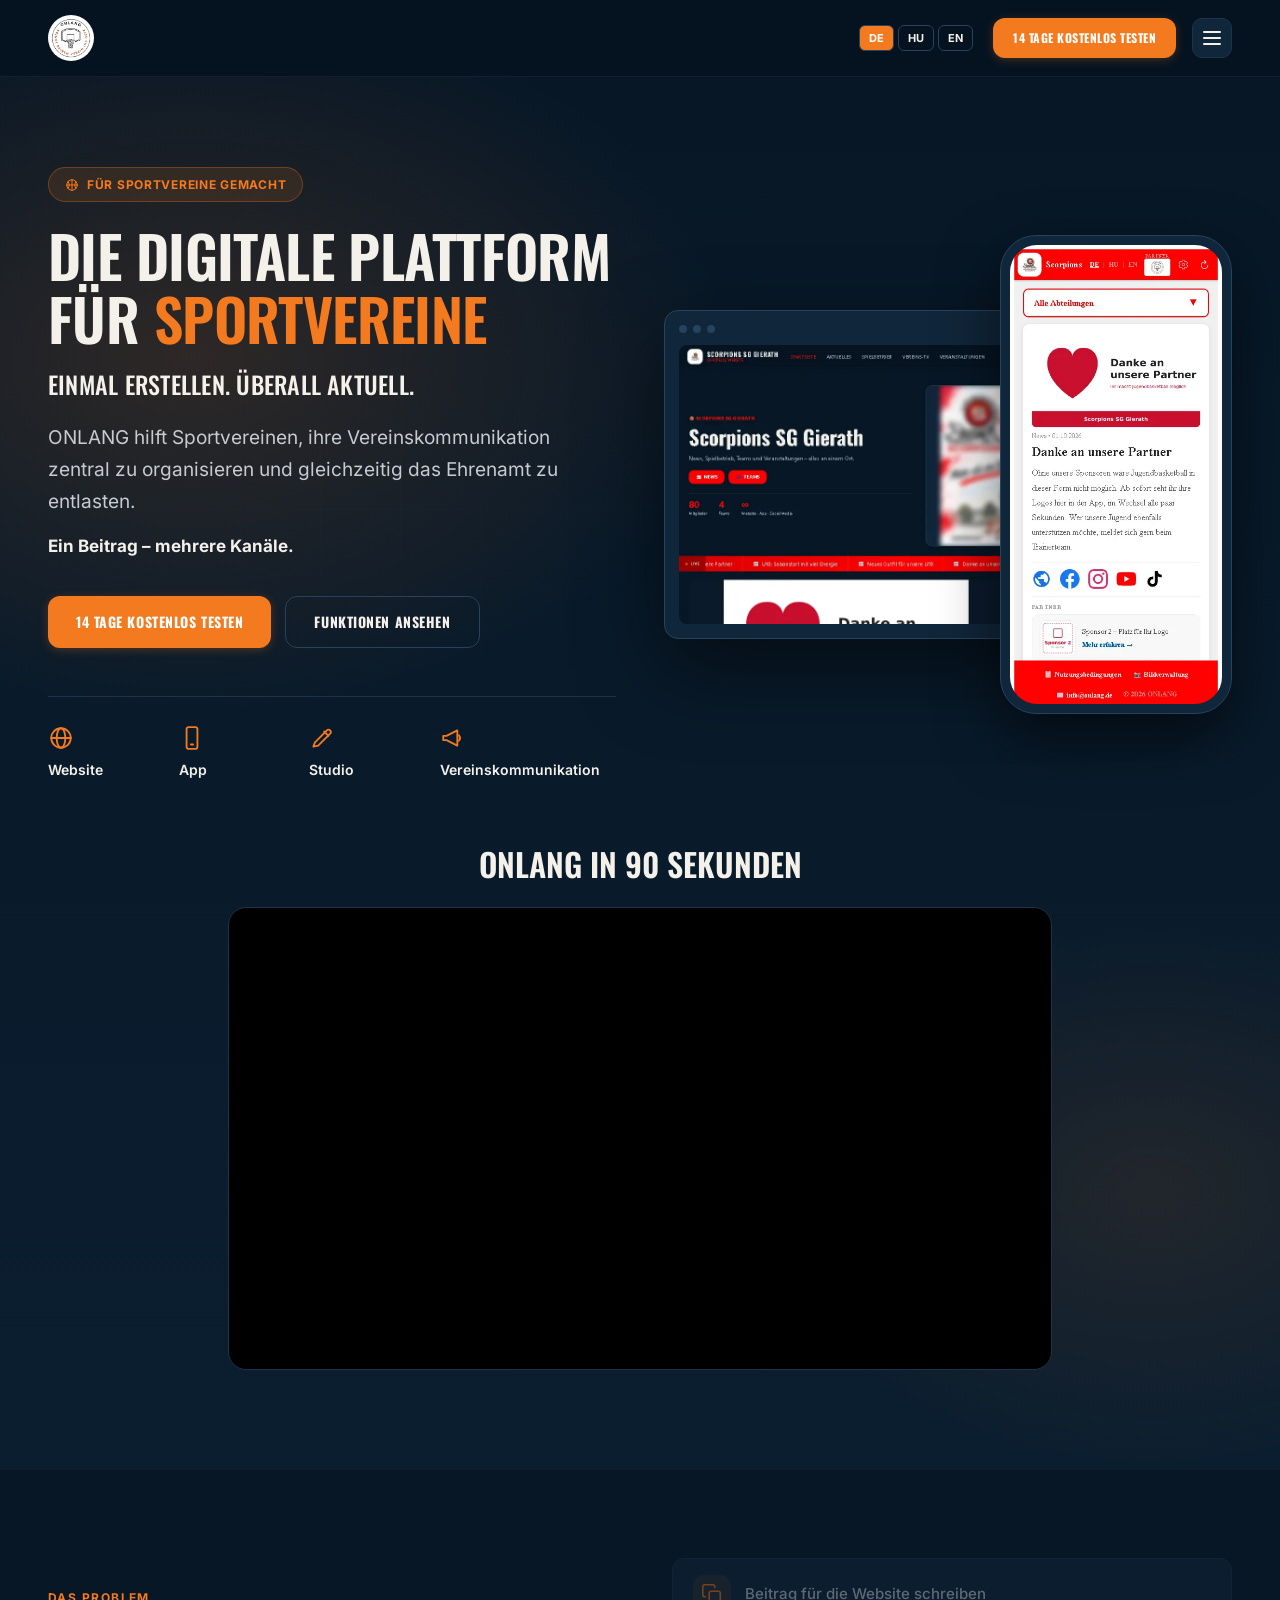
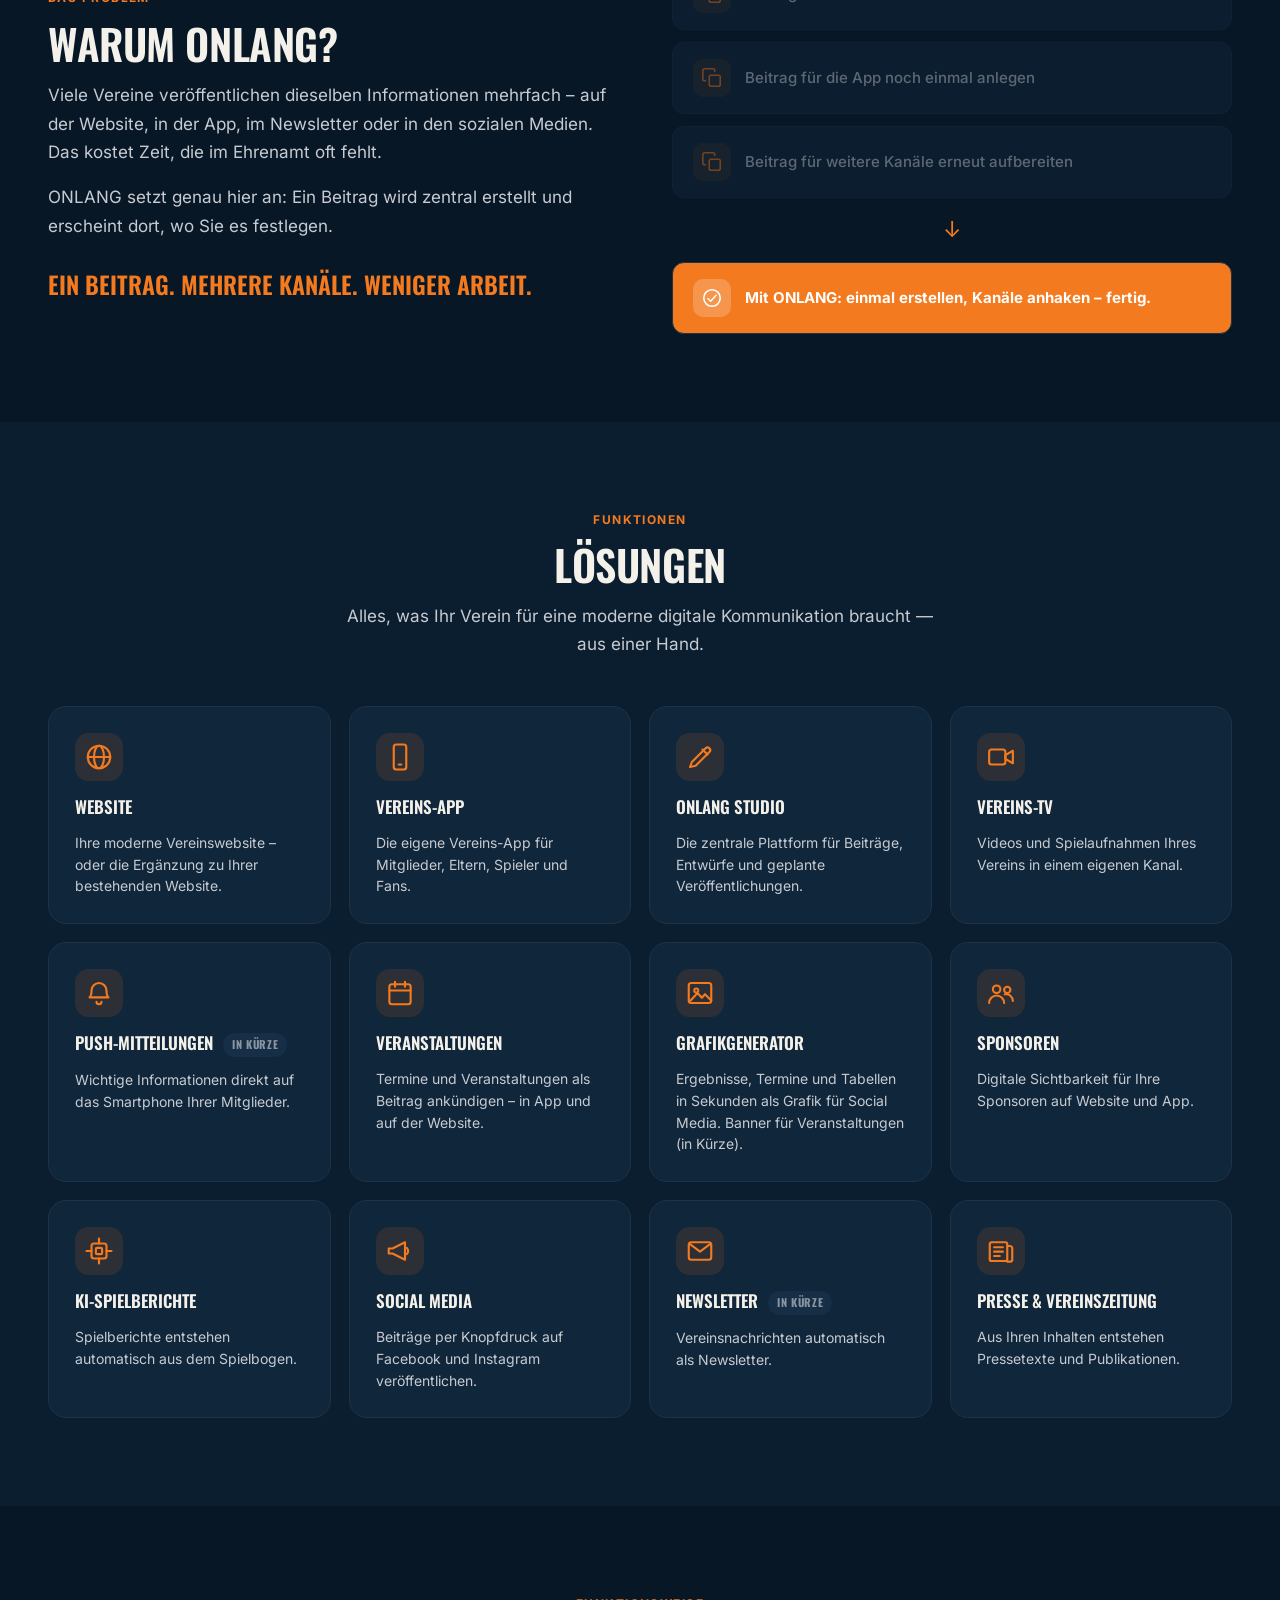
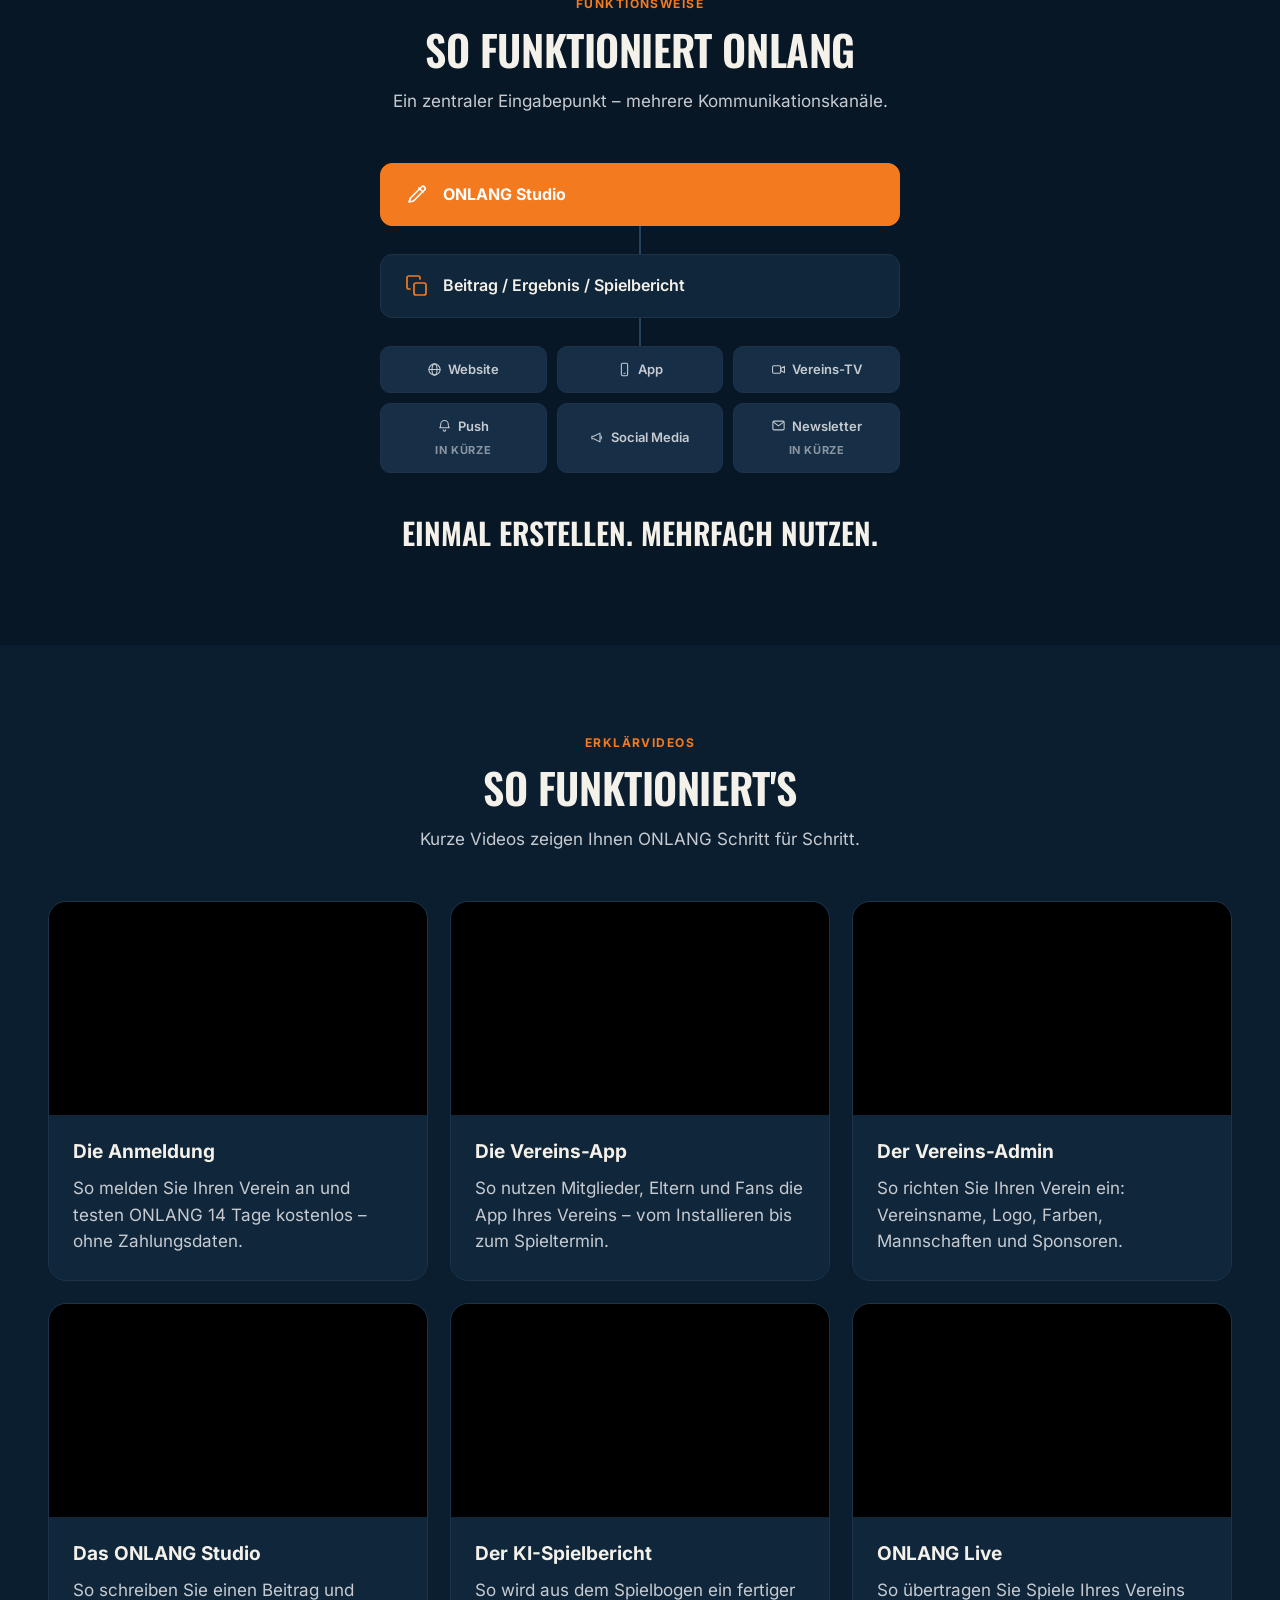
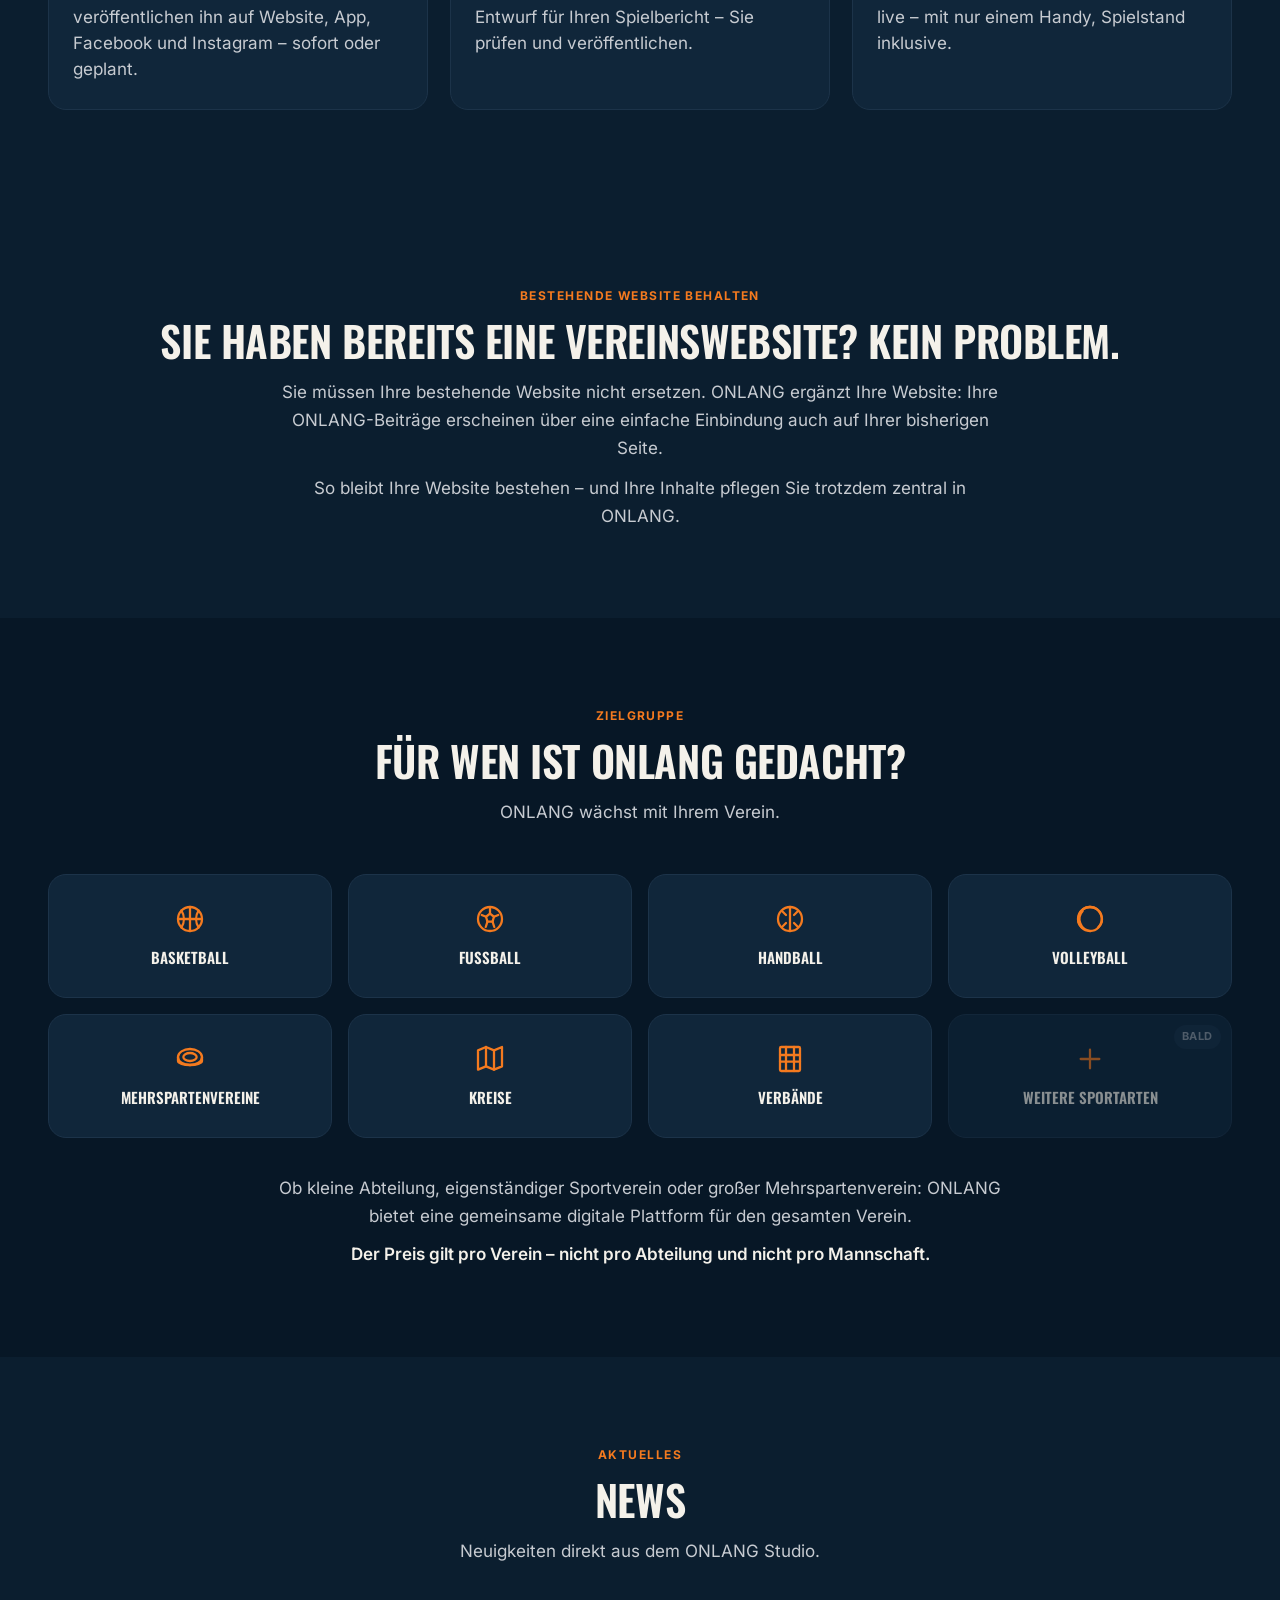
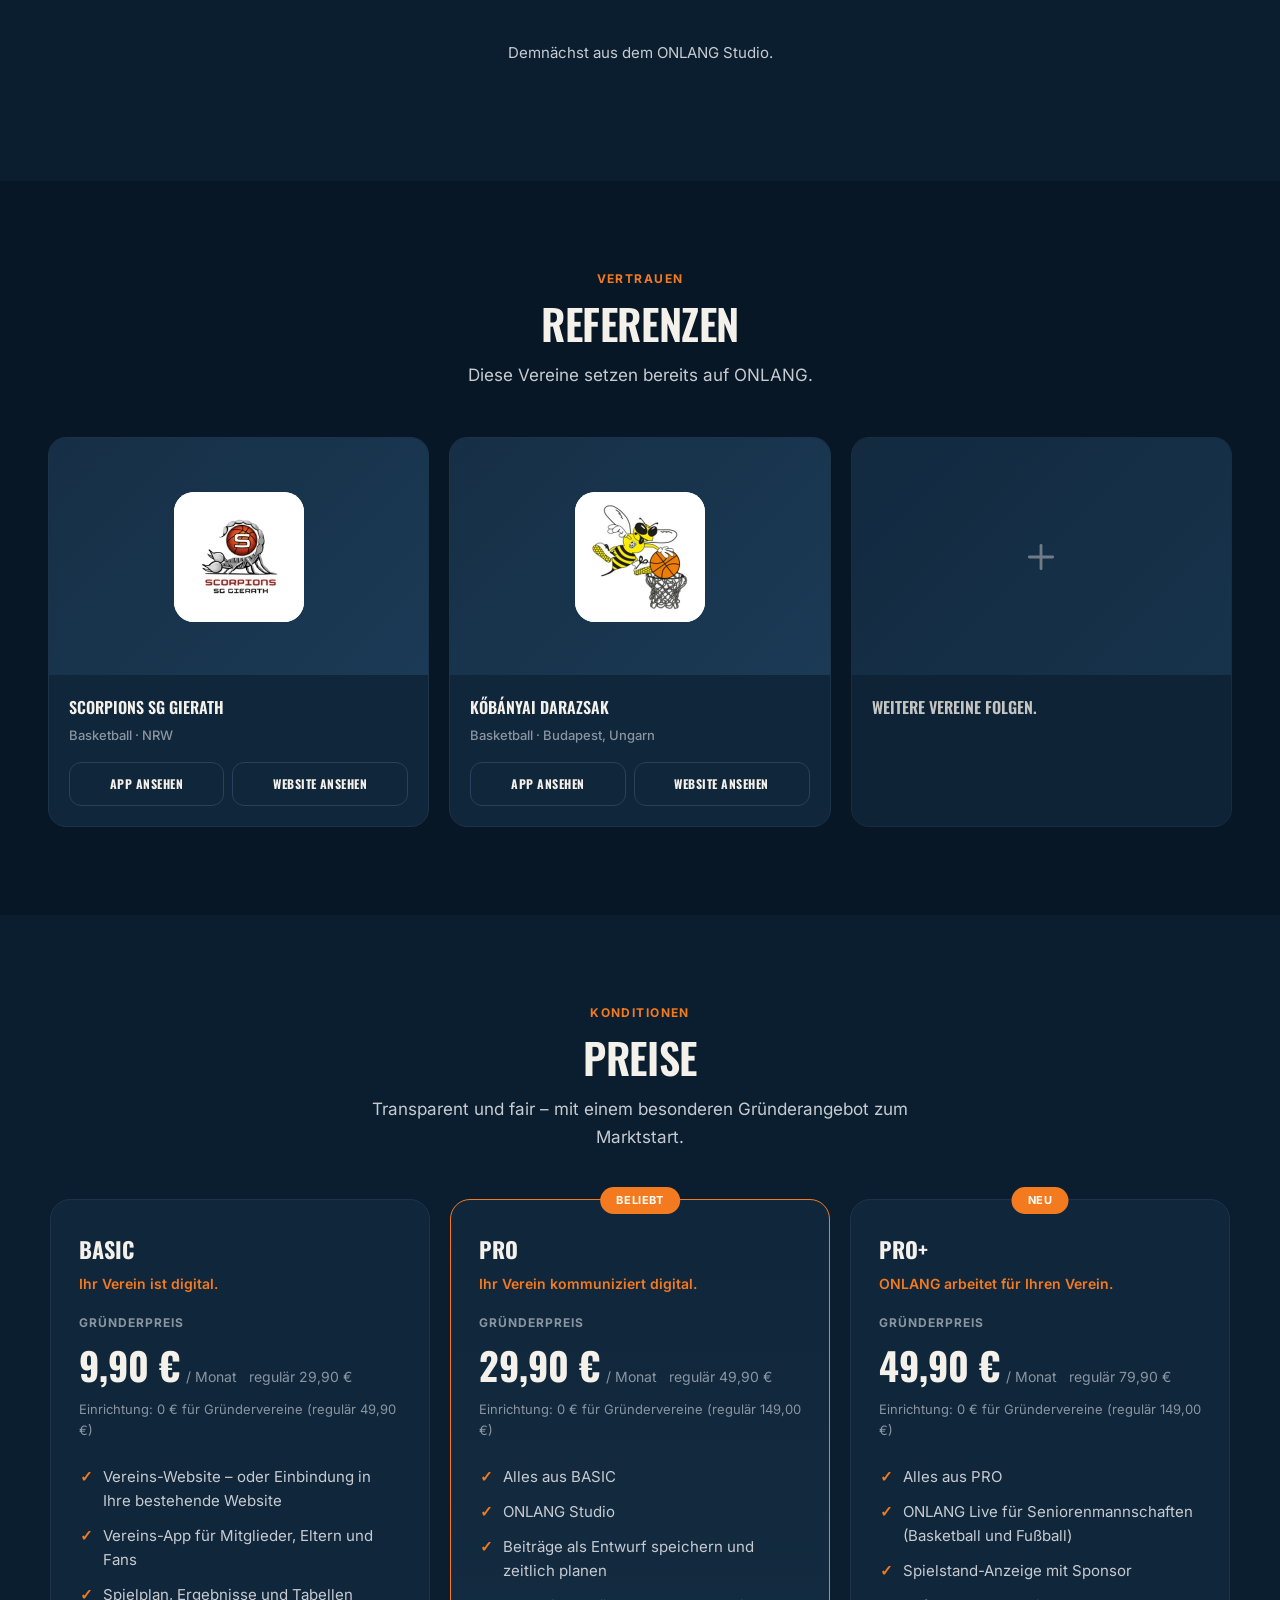
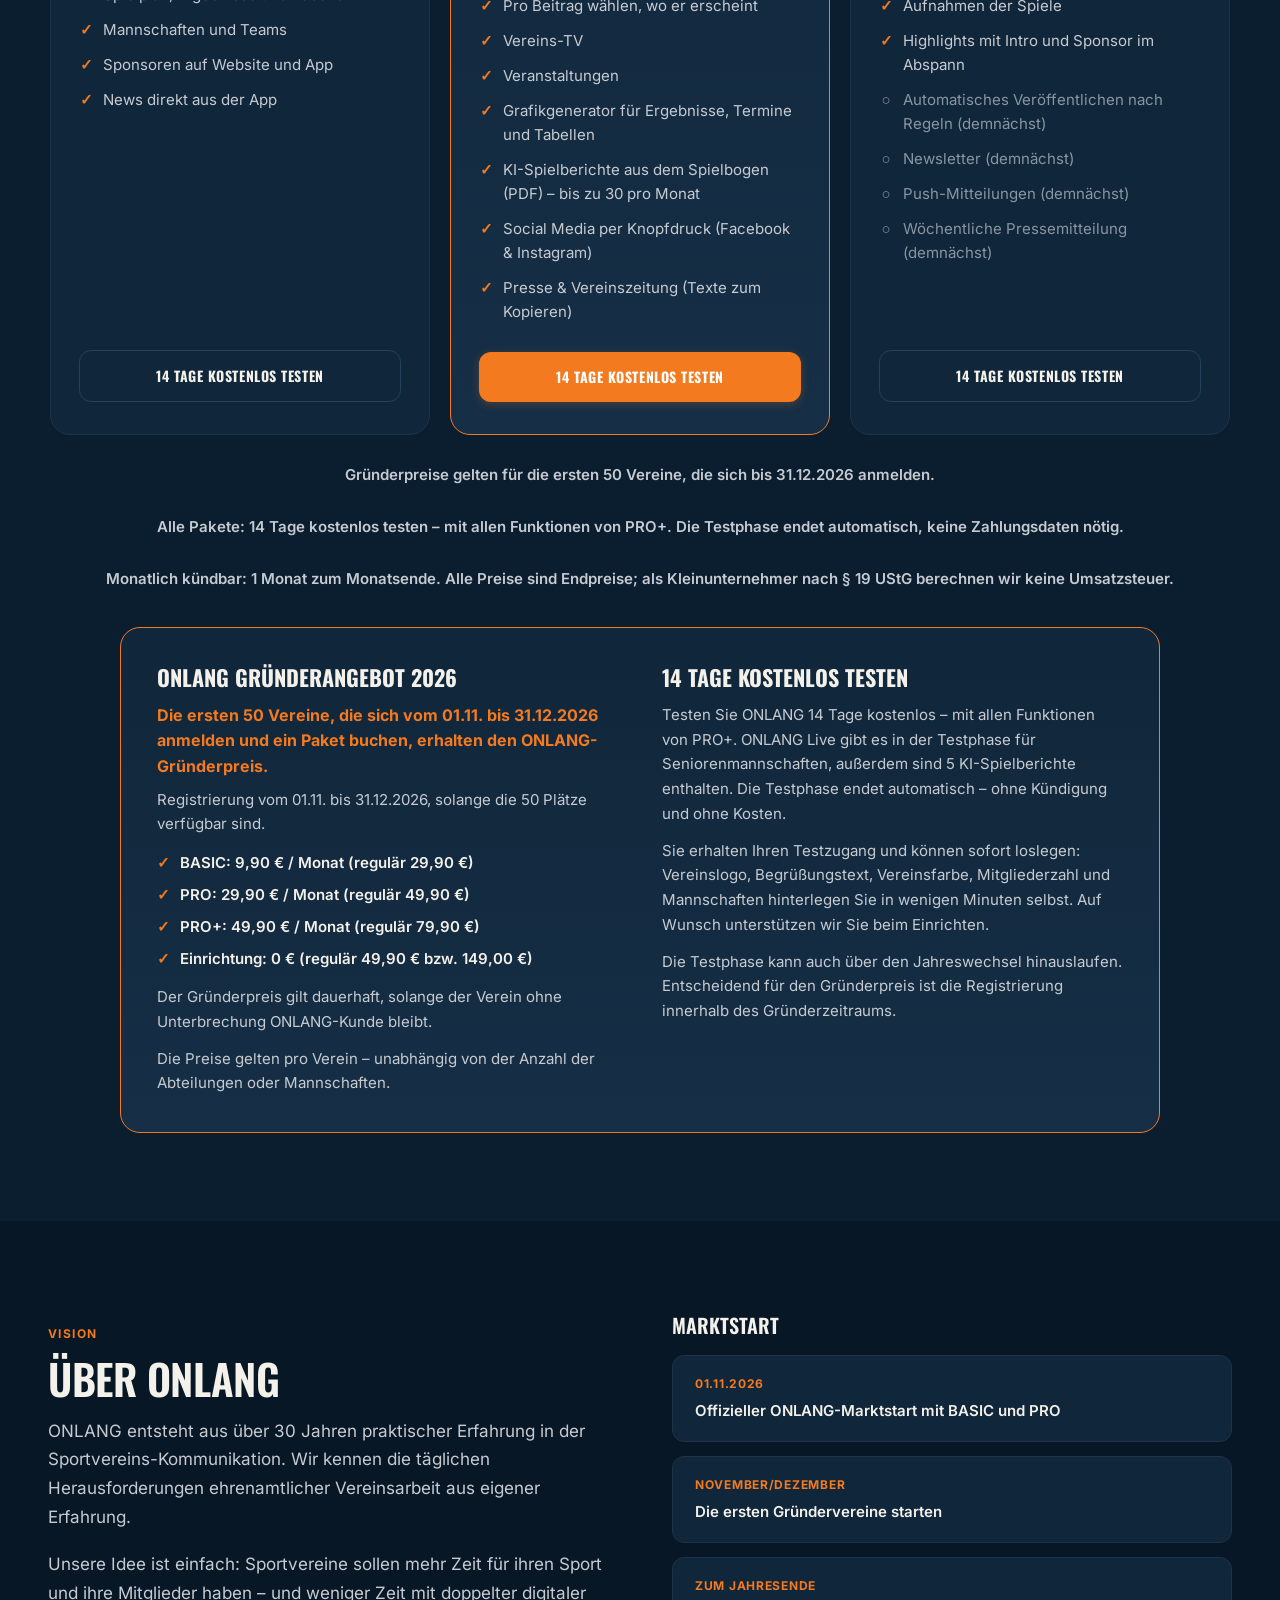
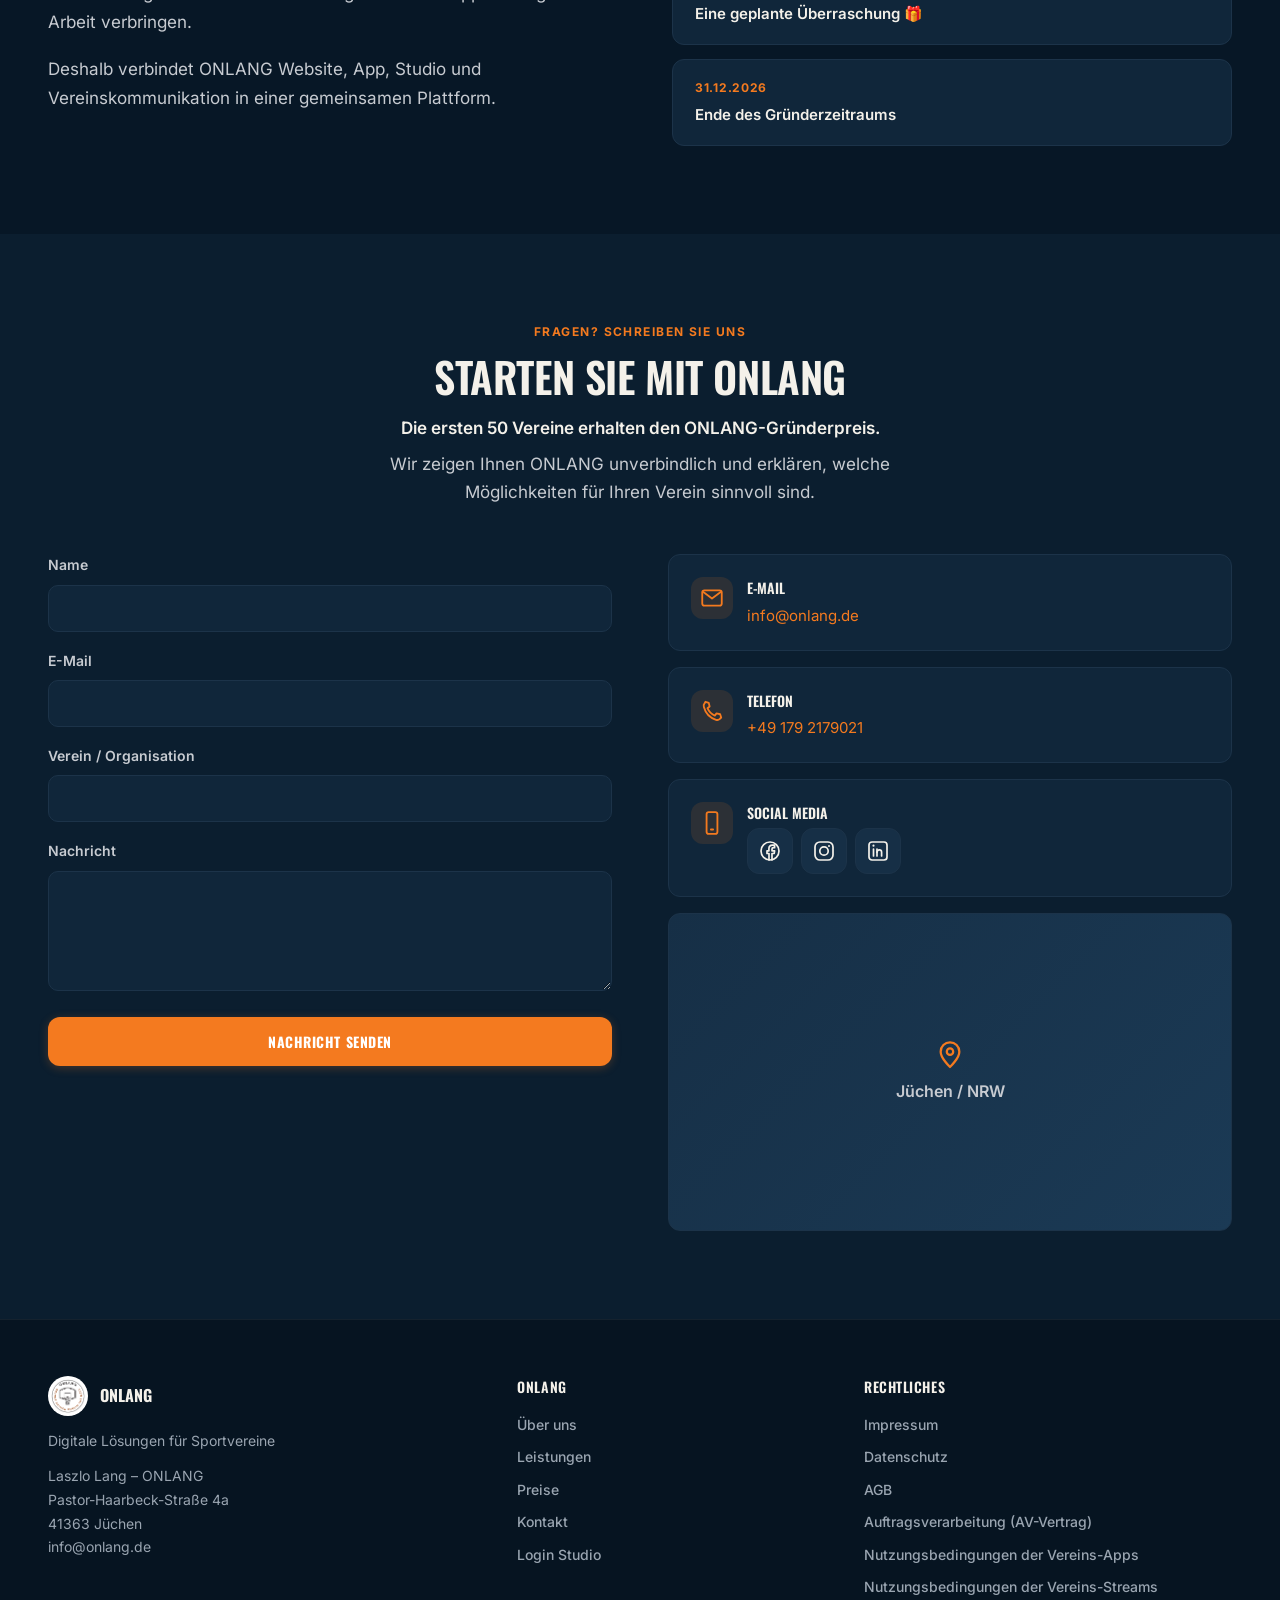
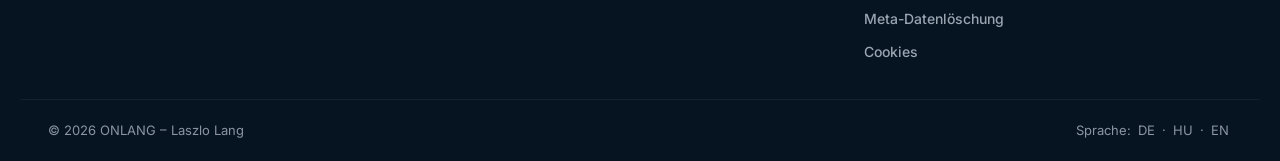
==== commit 480a5634: "Startseite: Werbefilm 'ONLANG in 90 Sekunden' im Kopfbereich (DE/HU/EN) - nur Vorschau Co-Authored-B" ====
--- a/index.html
+++ b/index.html
@@ -461,6 +461,12 @@
 /* Tablet: Bild unter dem Text, kleiner. Handy: kein Bild (Text und Knopf zuerst). */
 @media(max-width:1024px){.hero-visual{order:0;min-height:0;}.hv-laptop{max-width:540px;min-height:400px;}.hv-phone{width:176px;border-radius:30px;padding:8px;}.hv-phone .hv-shot{border-radius:22px;}}
 @media(max-width:640px){.hero-visual{display:none;}}
+/* Werbefilm im Kopfbereich: volle Breite unter Text und Produktbild, 16:9, kein Autostart */
+.hero-film{position:relative;z-index:1;max-width:880px;margin:56px auto 0;padding:0 28px;}
+.hero-film-title{font-family:var(--font-headline);font-size:clamp(22px,3vw,32px);font-weight:600;text-transform:uppercase;text-align:center;color:var(--text);margin-bottom:18px;}
+.hero-film-video{aspect-ratio:16/9;background:#000;border-radius:18px;overflow:hidden;border:1px solid var(--border);}
+.hero-film-video iframe{display:block;width:100%;height:100%;border:0;}
+@media(max-width:640px){.hero-film{margin-top:36px;padding:0 16px;}}
 @media(max-width:860px){.angebot{grid-template-columns:1fr;gap:28px;padding:26px 22px;}}
 @media(max-width:760px){.preis-grid-2{grid-template-columns:1fr;max-width:420px;}}
 /* 3 Pakete (B4, 26.11.2026): breit 3 Spalten, sonst untereinander */
@@ -587,6 +593,11 @@
         </div>
       </div>
     </div>
+  </div>
+  <!-- Werbefilm (YouTube XGzIj8ZDBL4), eingebettet über youtube-nocookie.com wie die Erklärvideos, ohne Autostart -->
+  <div class="hero-film">
+    <h2 class="hero-film-title" data-i18n="web_hero_film_title">ONLANG in 90 Sekunden</h2>
+    <div class="hero-film-video"><iframe src="https://www.youtube-nocookie.com/embed/XGzIj8ZDBL4?rel=0" title="ONLANG-Werbefilm" allow="accelerometer; encrypted-media; gyroscope; picture-in-picture" allowfullscreen></iframe></div>
   </div>
 </section>
 
@@ -1088,6 +1099,7 @@
     web_contact_retry:'Bitte versuchen Sie es später erneut.',
     web_hero_claim:'Einmal erstellen. Überall aktuell.',
     web_hero_claim2:'Ein Beitrag – mehrere Kanäle.',
+    web_hero_film_title:'ONLANG in 90 Sekunden',
     web_hero_button_funktionen:'Funktionen ansehen',
     web_hero_feld_website:'Website',
     web_hero_feld_app:'App',
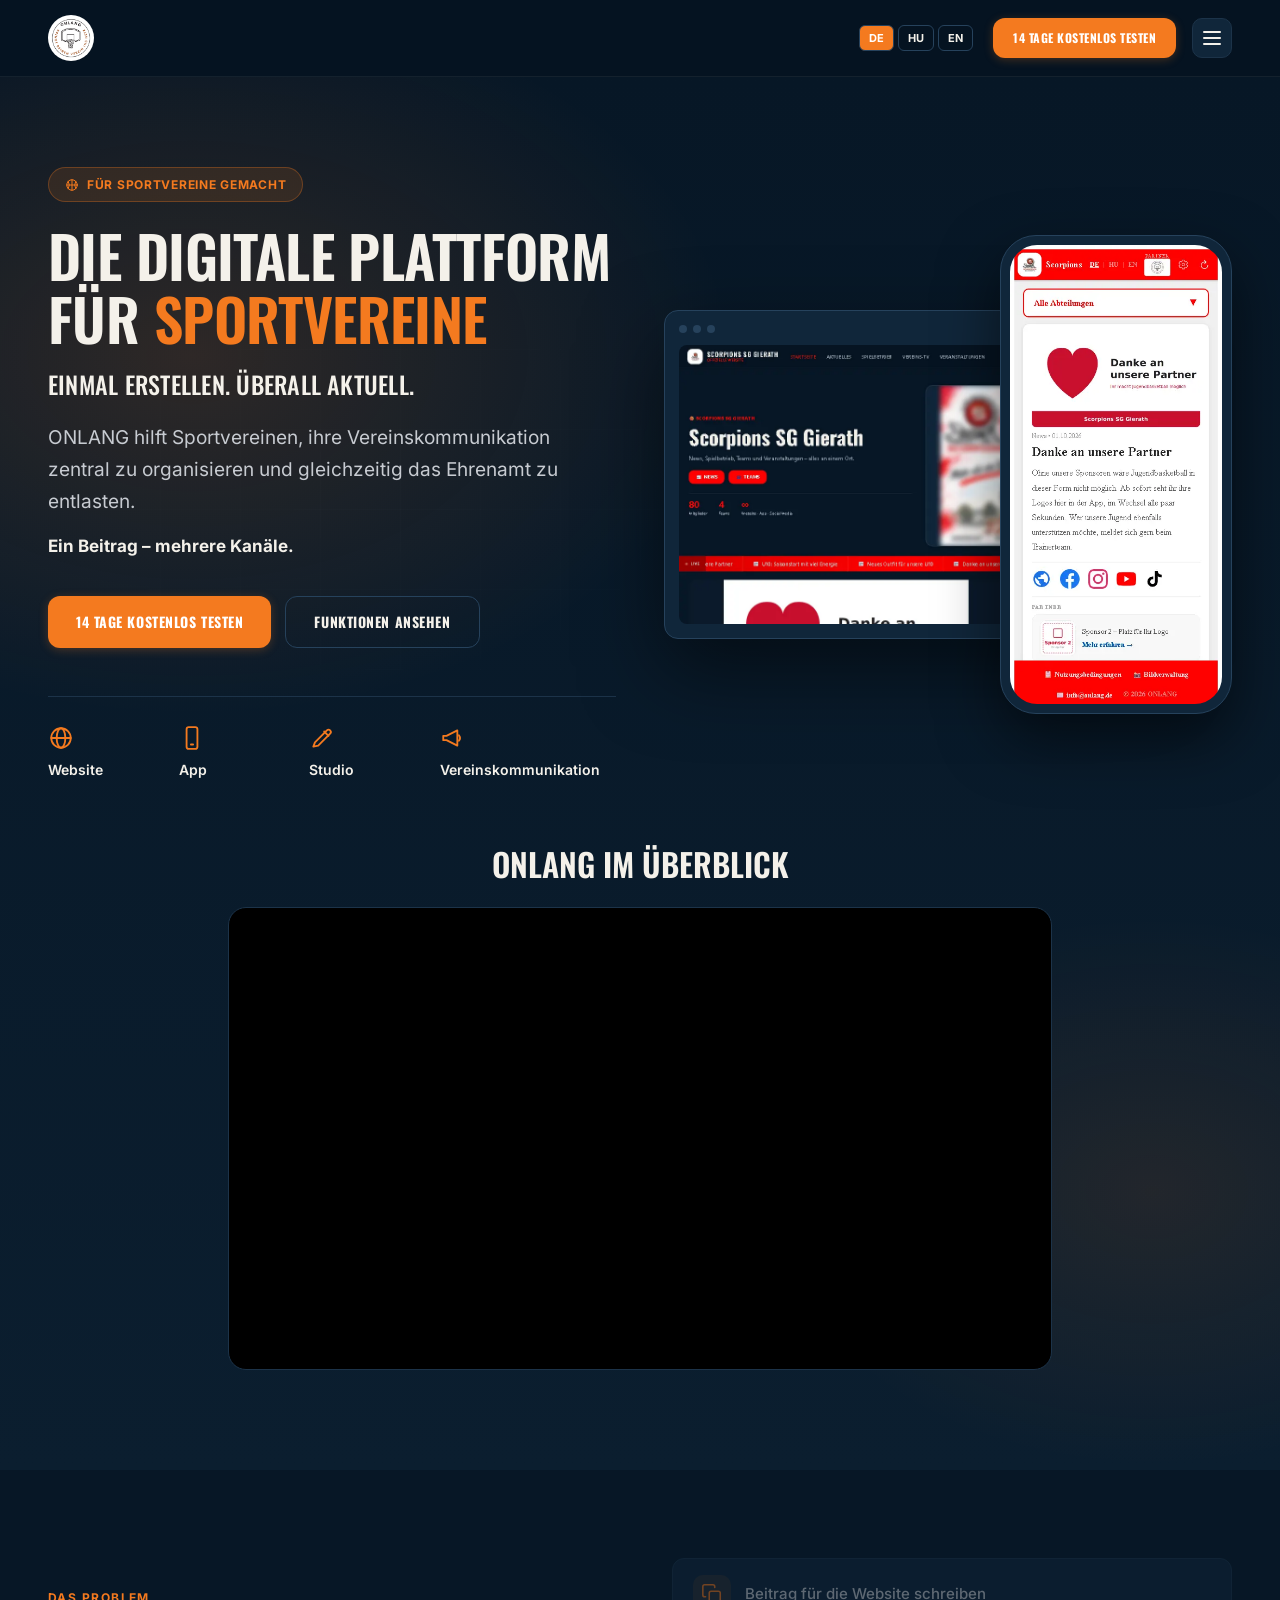
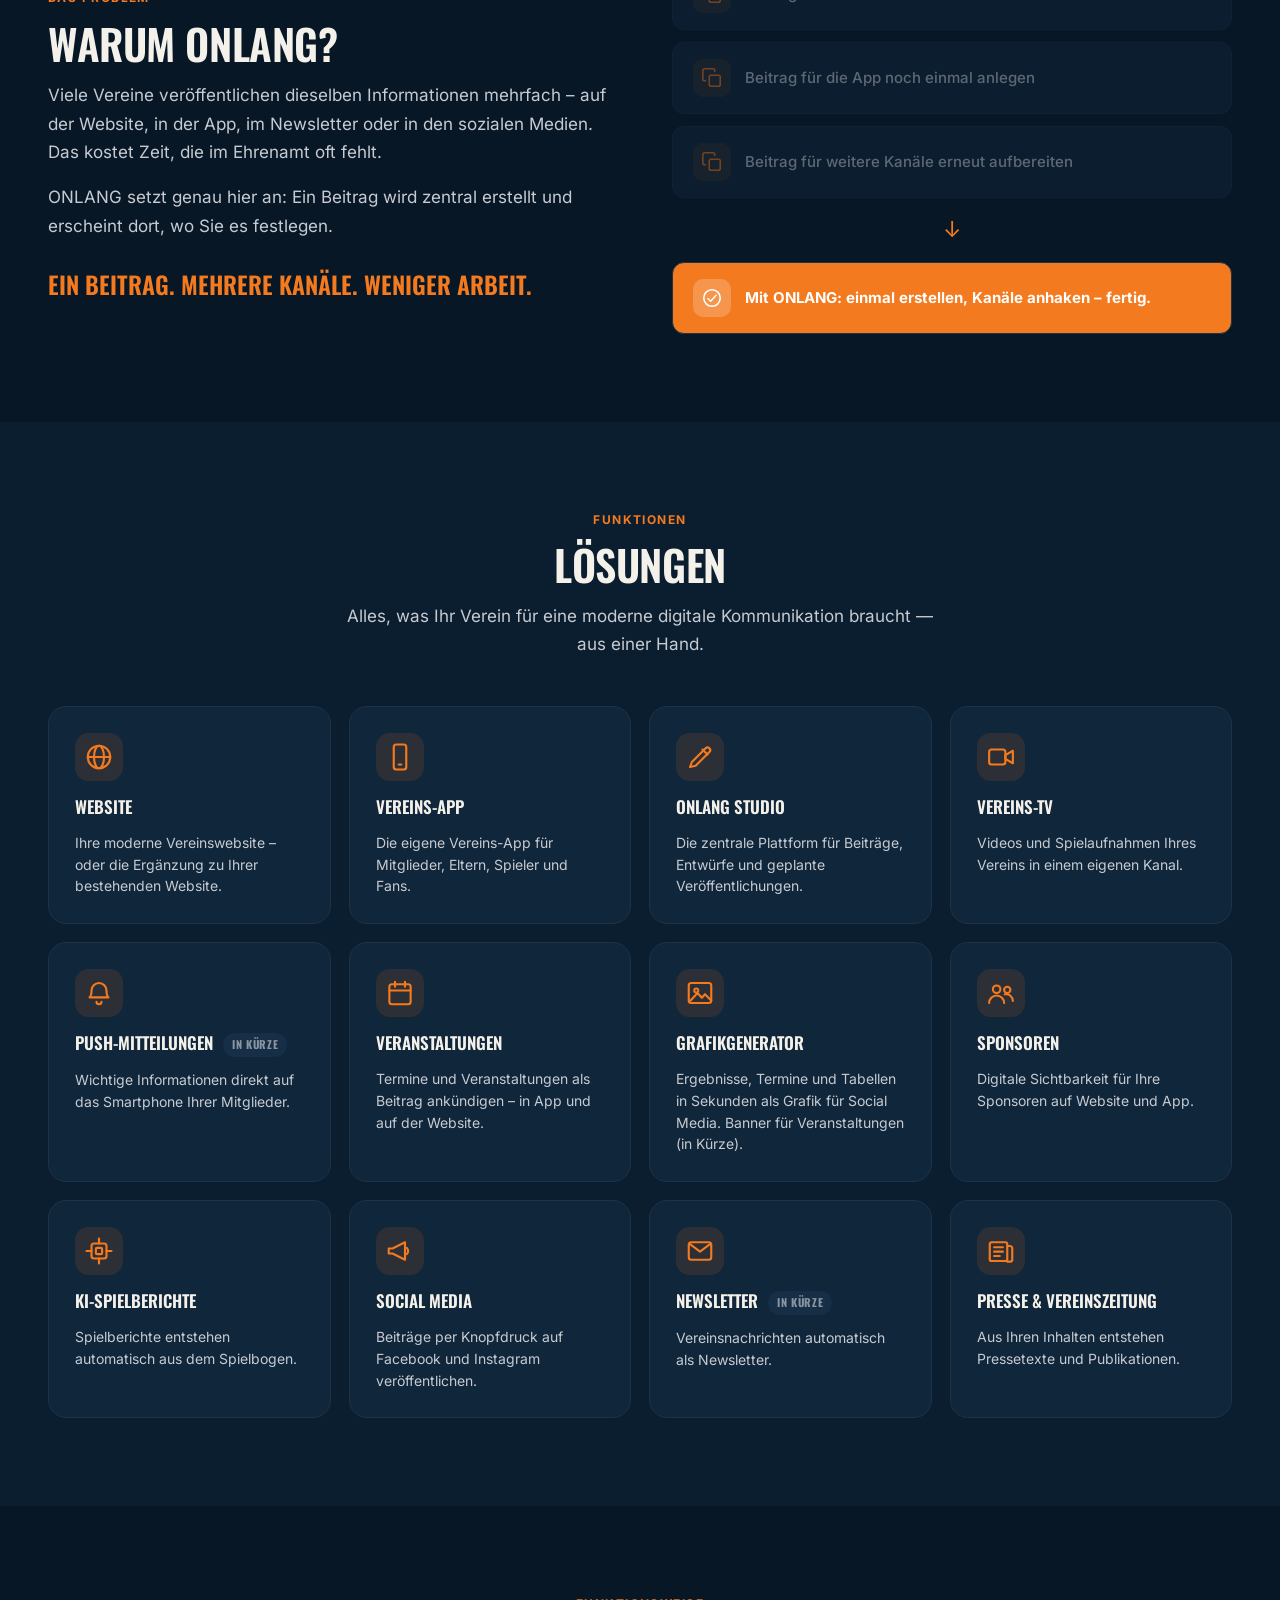
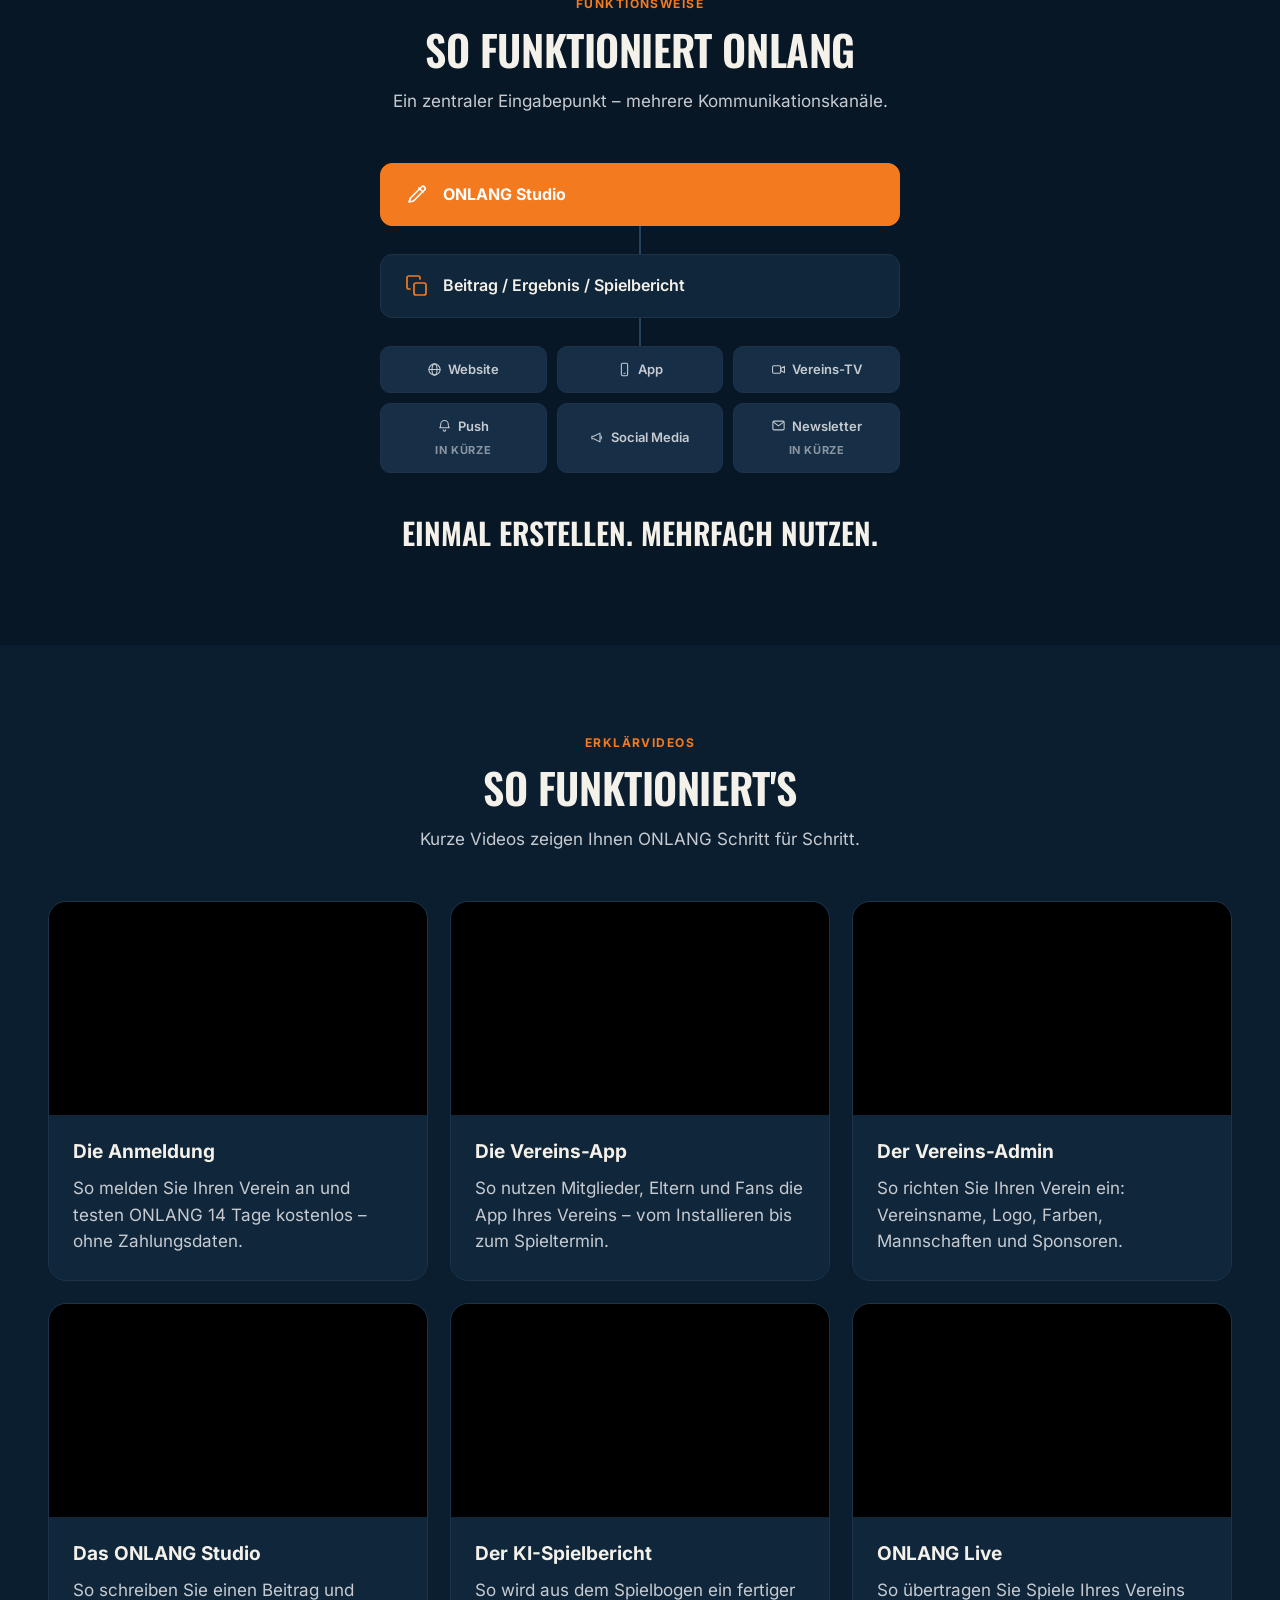
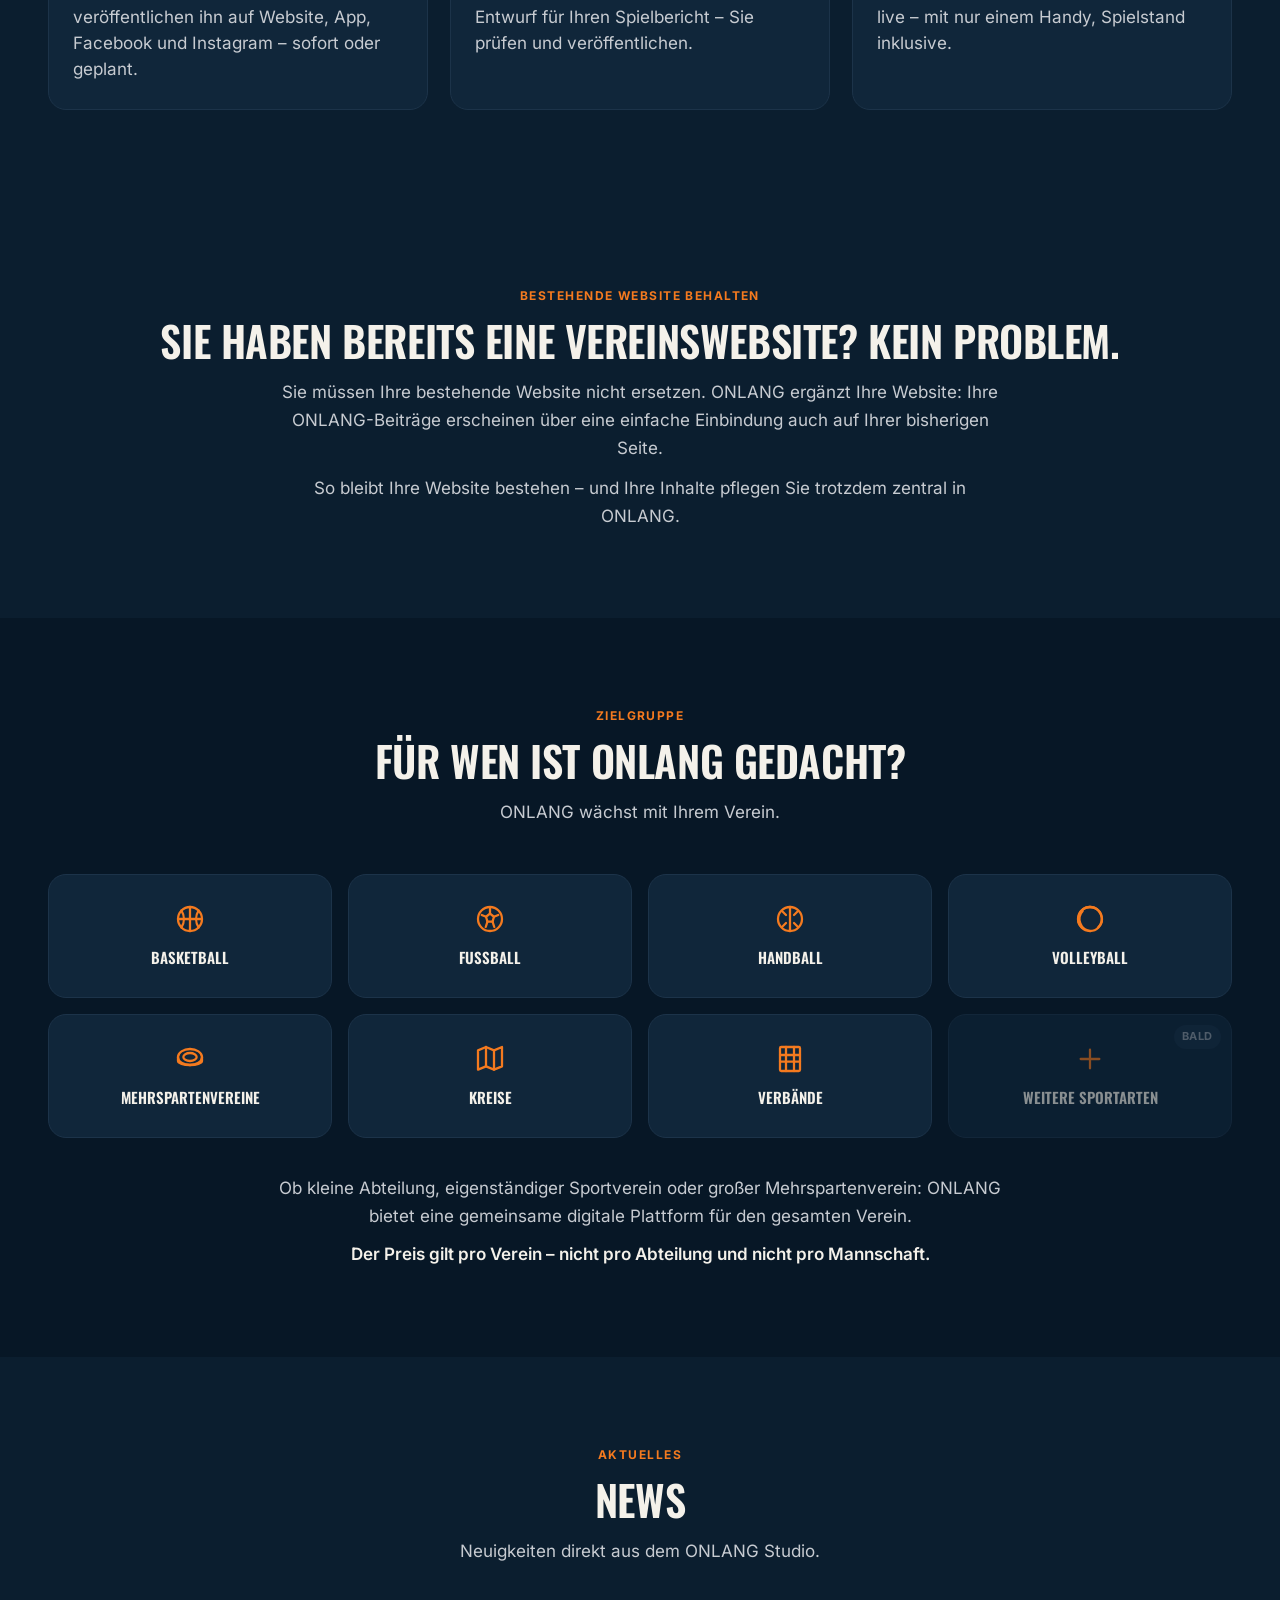
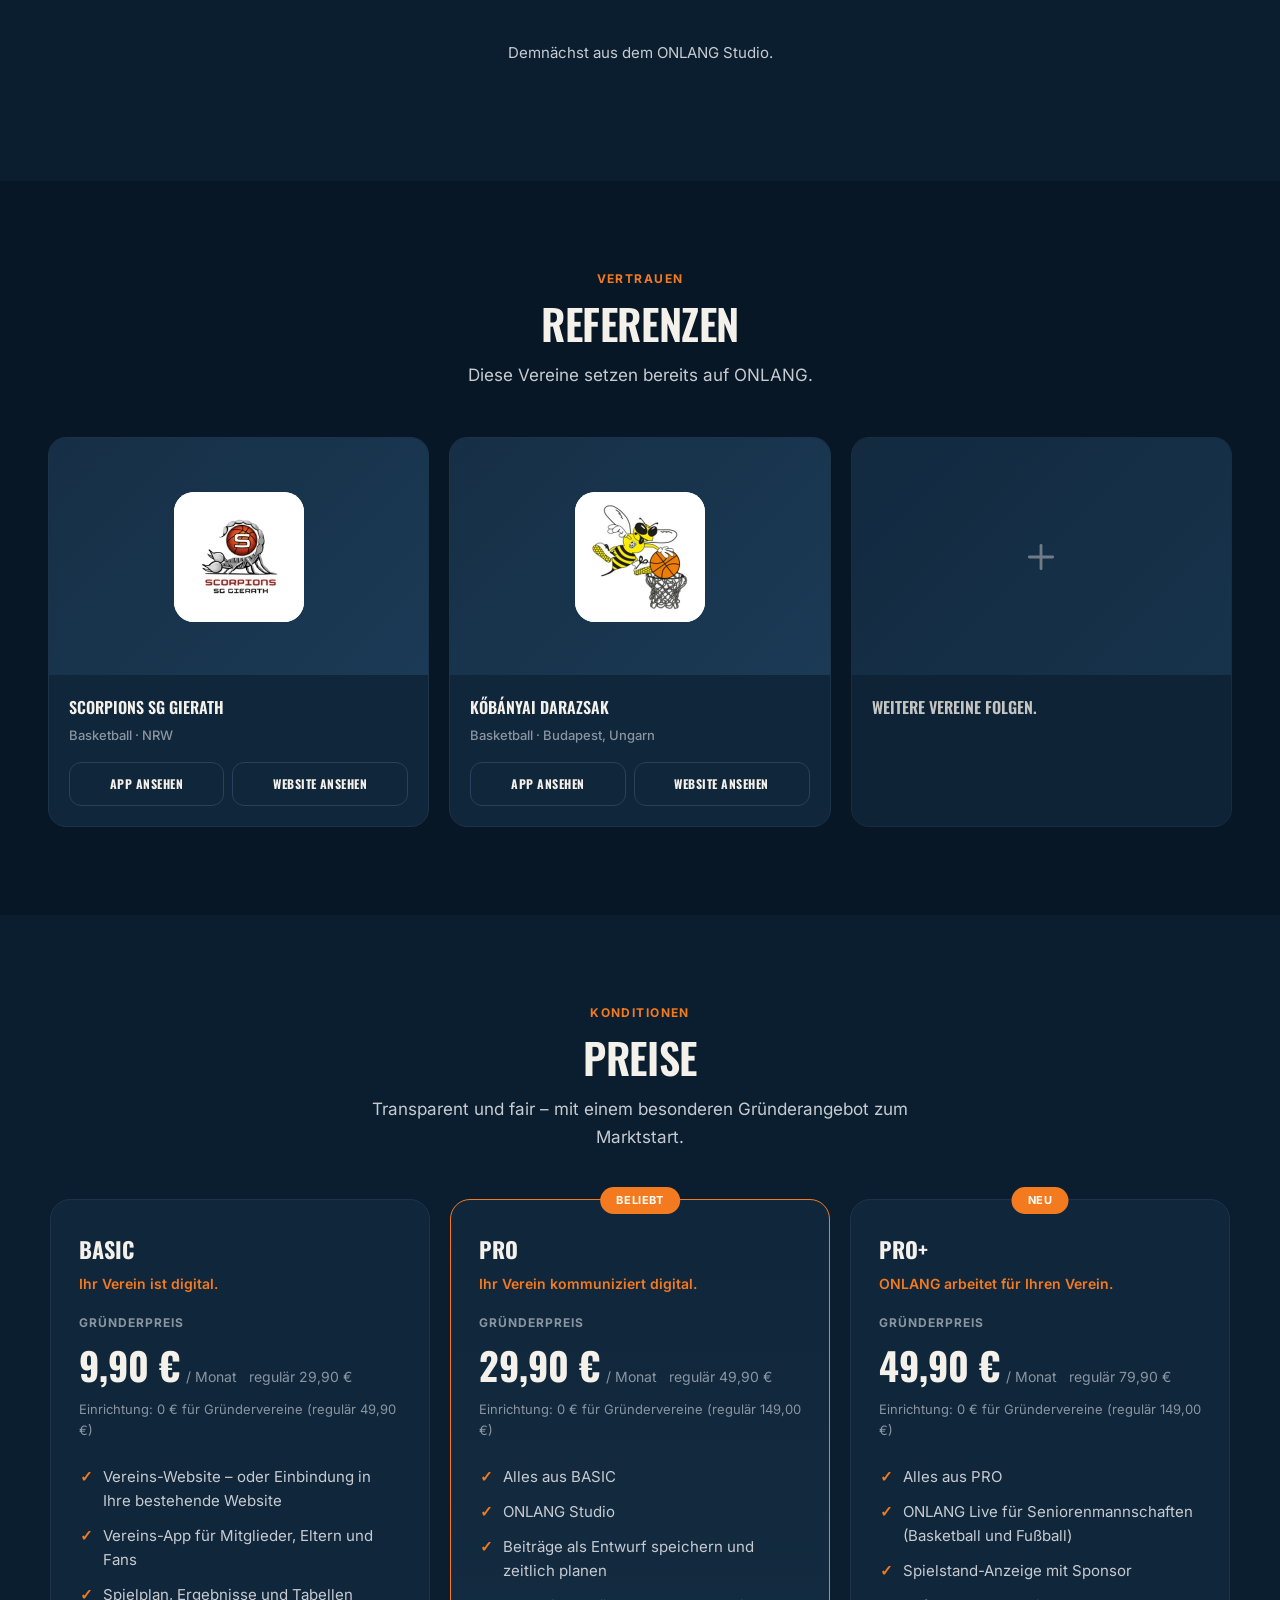
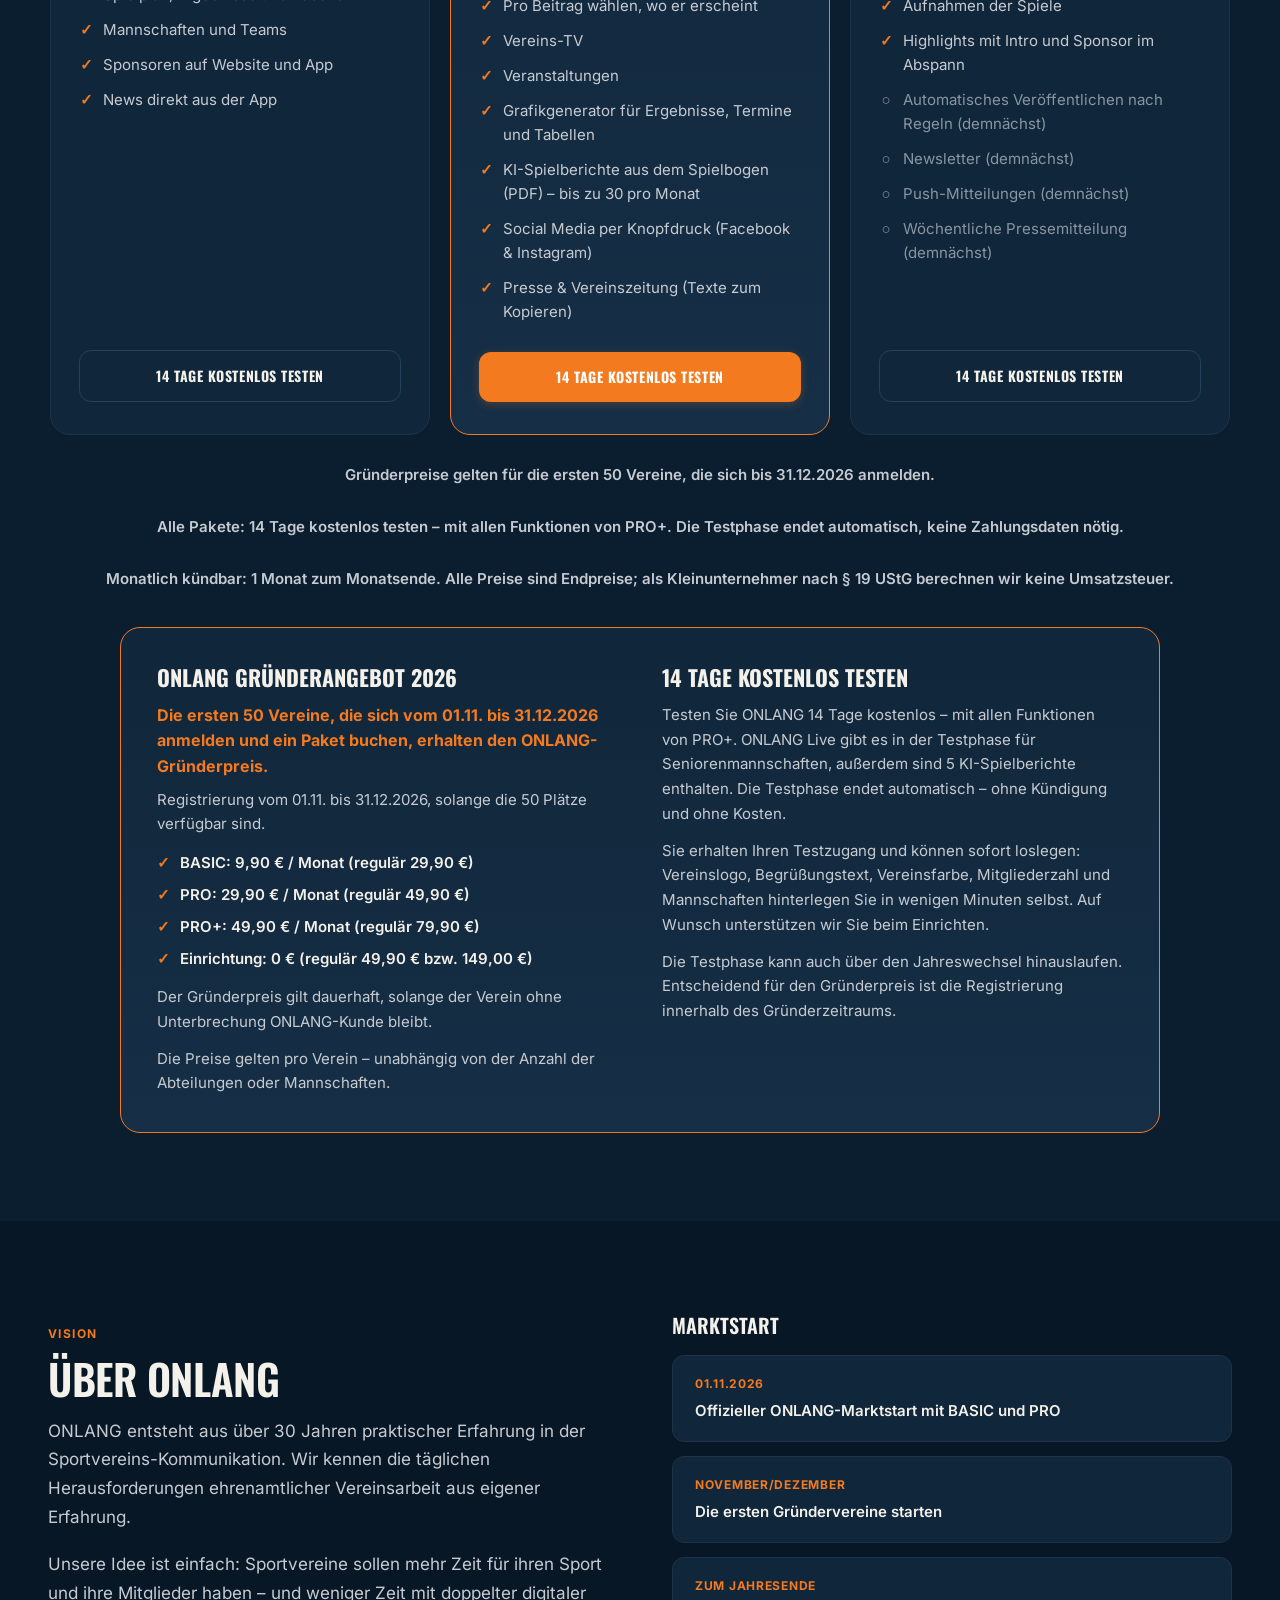
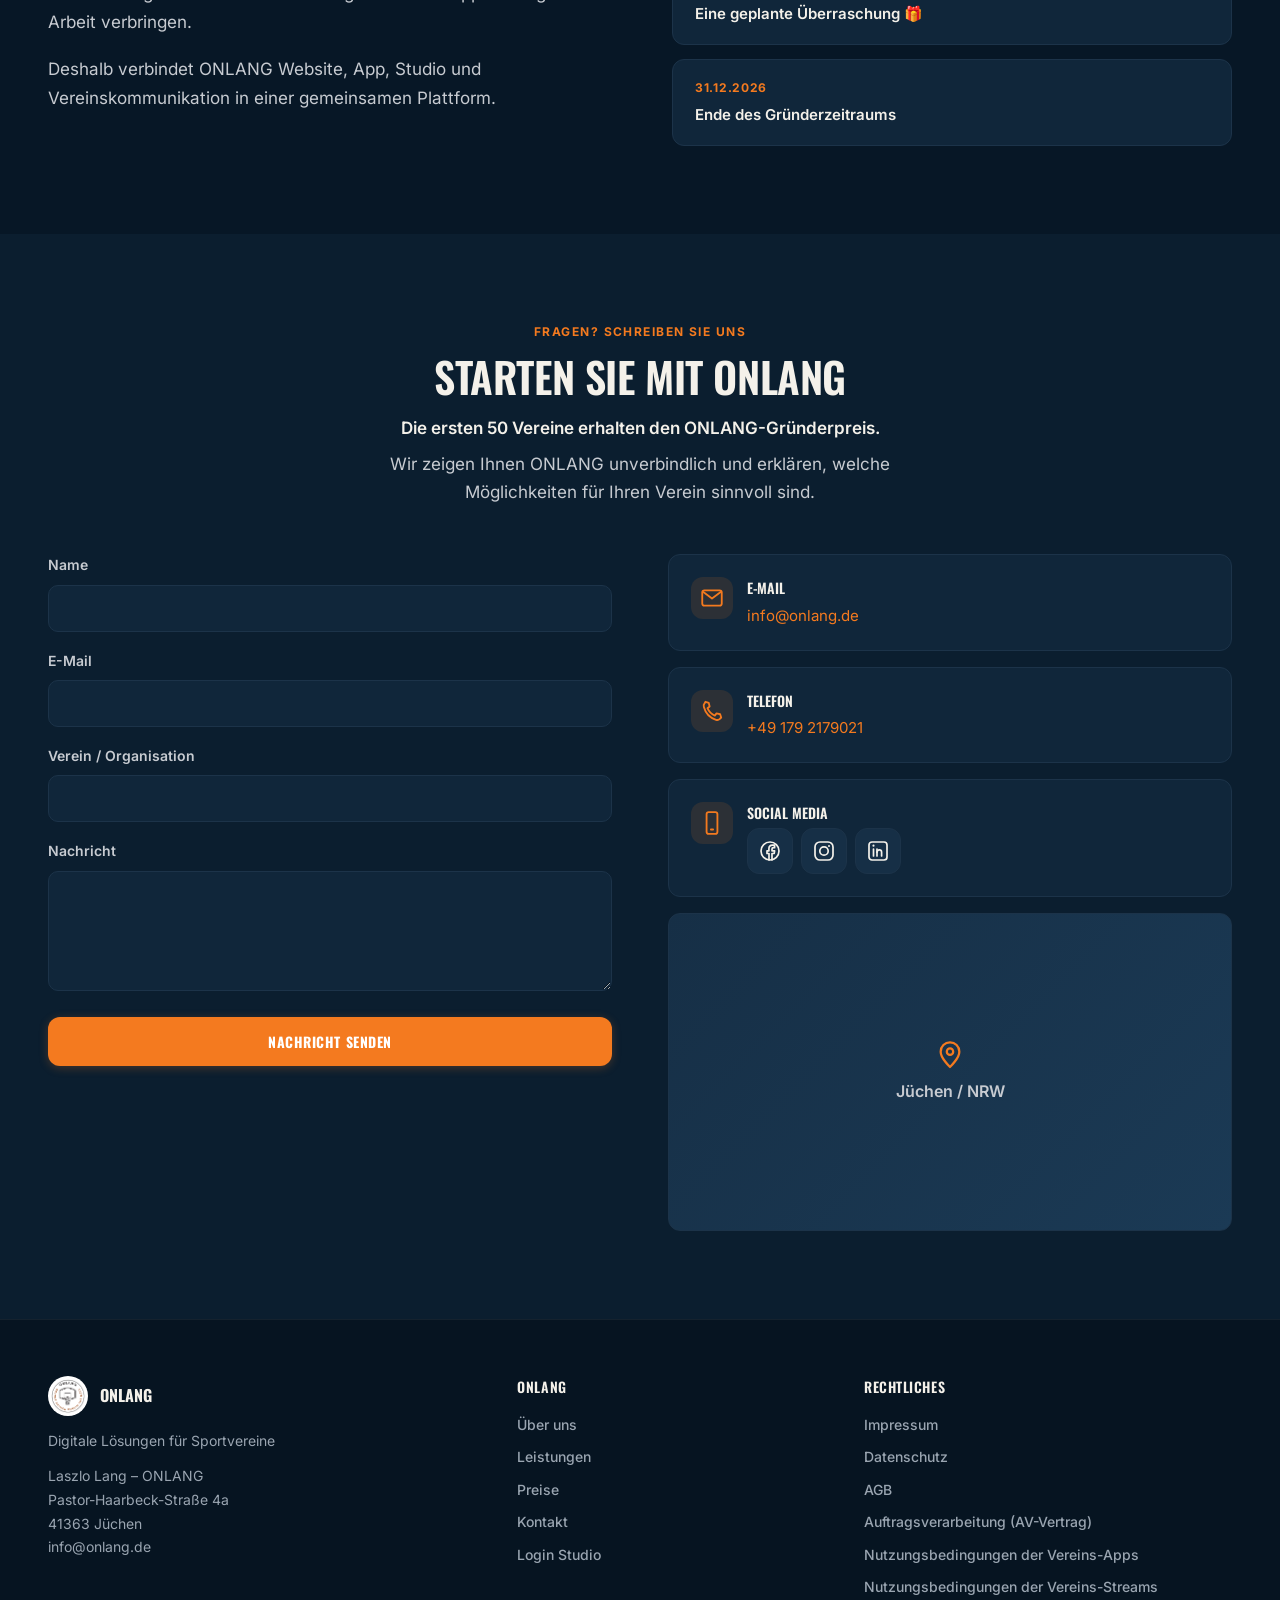
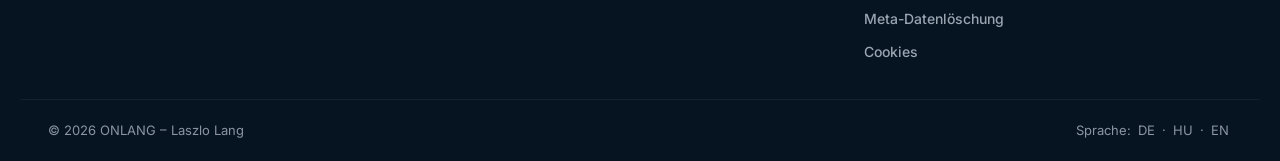
==== commit 6e5adee5: "Werbefilm-Ueberschrift: ONLANG im Ueberblick / Az ONLANG roviden / ONLANG at a glance - nur Vorschau" ====
--- a/index.html
+++ b/index.html
@@ -596,7 +596,7 @@
   </div>
   <!-- Werbefilm (YouTube XGzIj8ZDBL4), eingebettet über youtube-nocookie.com wie die Erklärvideos, ohne Autostart -->
   <div class="hero-film">
-    <h2 class="hero-film-title" data-i18n="web_hero_film_title">ONLANG in 90 Sekunden</h2>
+    <h2 class="hero-film-title" data-i18n="web_hero_film_title">ONLANG im Überblick</h2>
     <div class="hero-film-video"><iframe src="https://www.youtube-nocookie.com/embed/XGzIj8ZDBL4?rel=0" title="ONLANG-Werbefilm" allow="accelerometer; encrypted-media; gyroscope; picture-in-picture" allowfullscreen></iframe></div>
   </div>
 </section>
@@ -1099,7 +1099,7 @@
     web_contact_retry:'Bitte versuchen Sie es später erneut.',
     web_hero_claim:'Einmal erstellen. Überall aktuell.',
     web_hero_claim2:'Ein Beitrag – mehrere Kanäle.',
-    web_hero_film_title:'ONLANG in 90 Sekunden',
+    web_hero_film_title:'ONLANG im Überblick',
     web_hero_button_funktionen:'Funktionen ansehen',
     web_hero_feld_website:'Website',
     web_hero_feld_app:'App',
